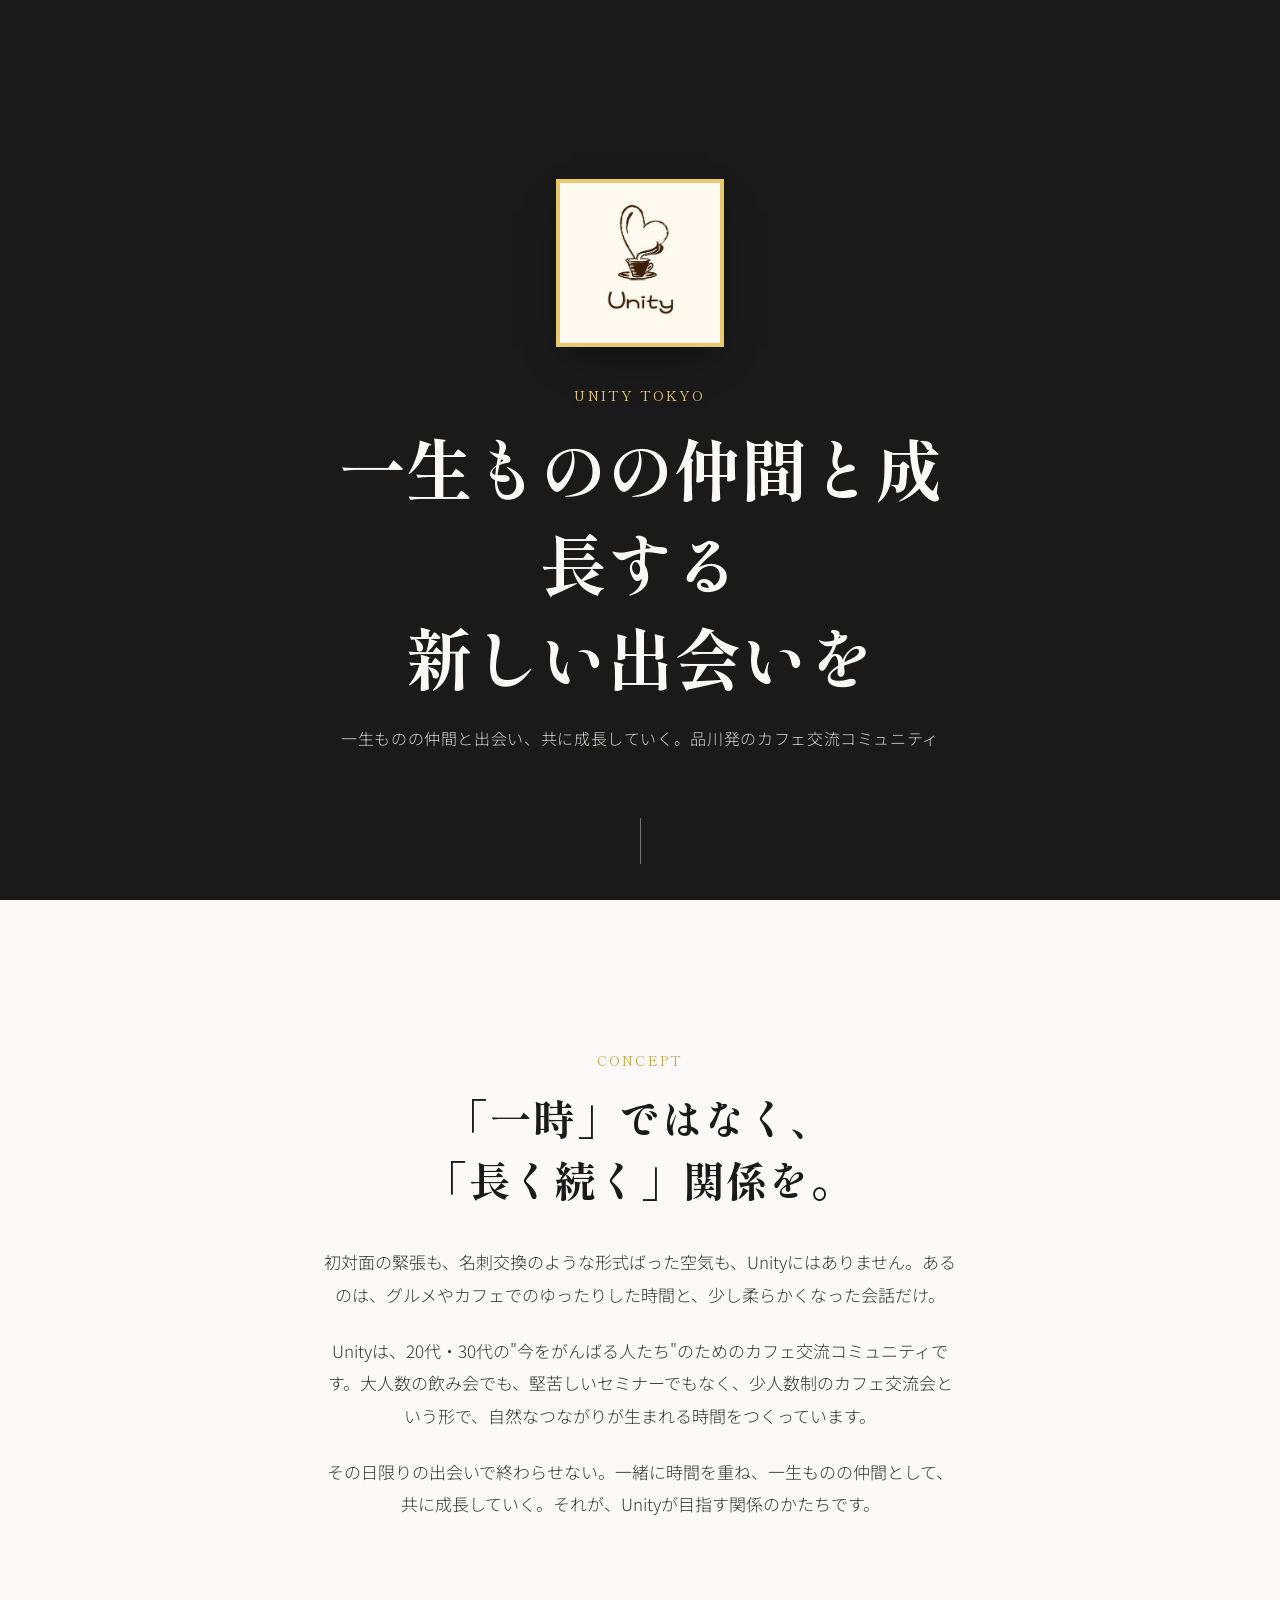
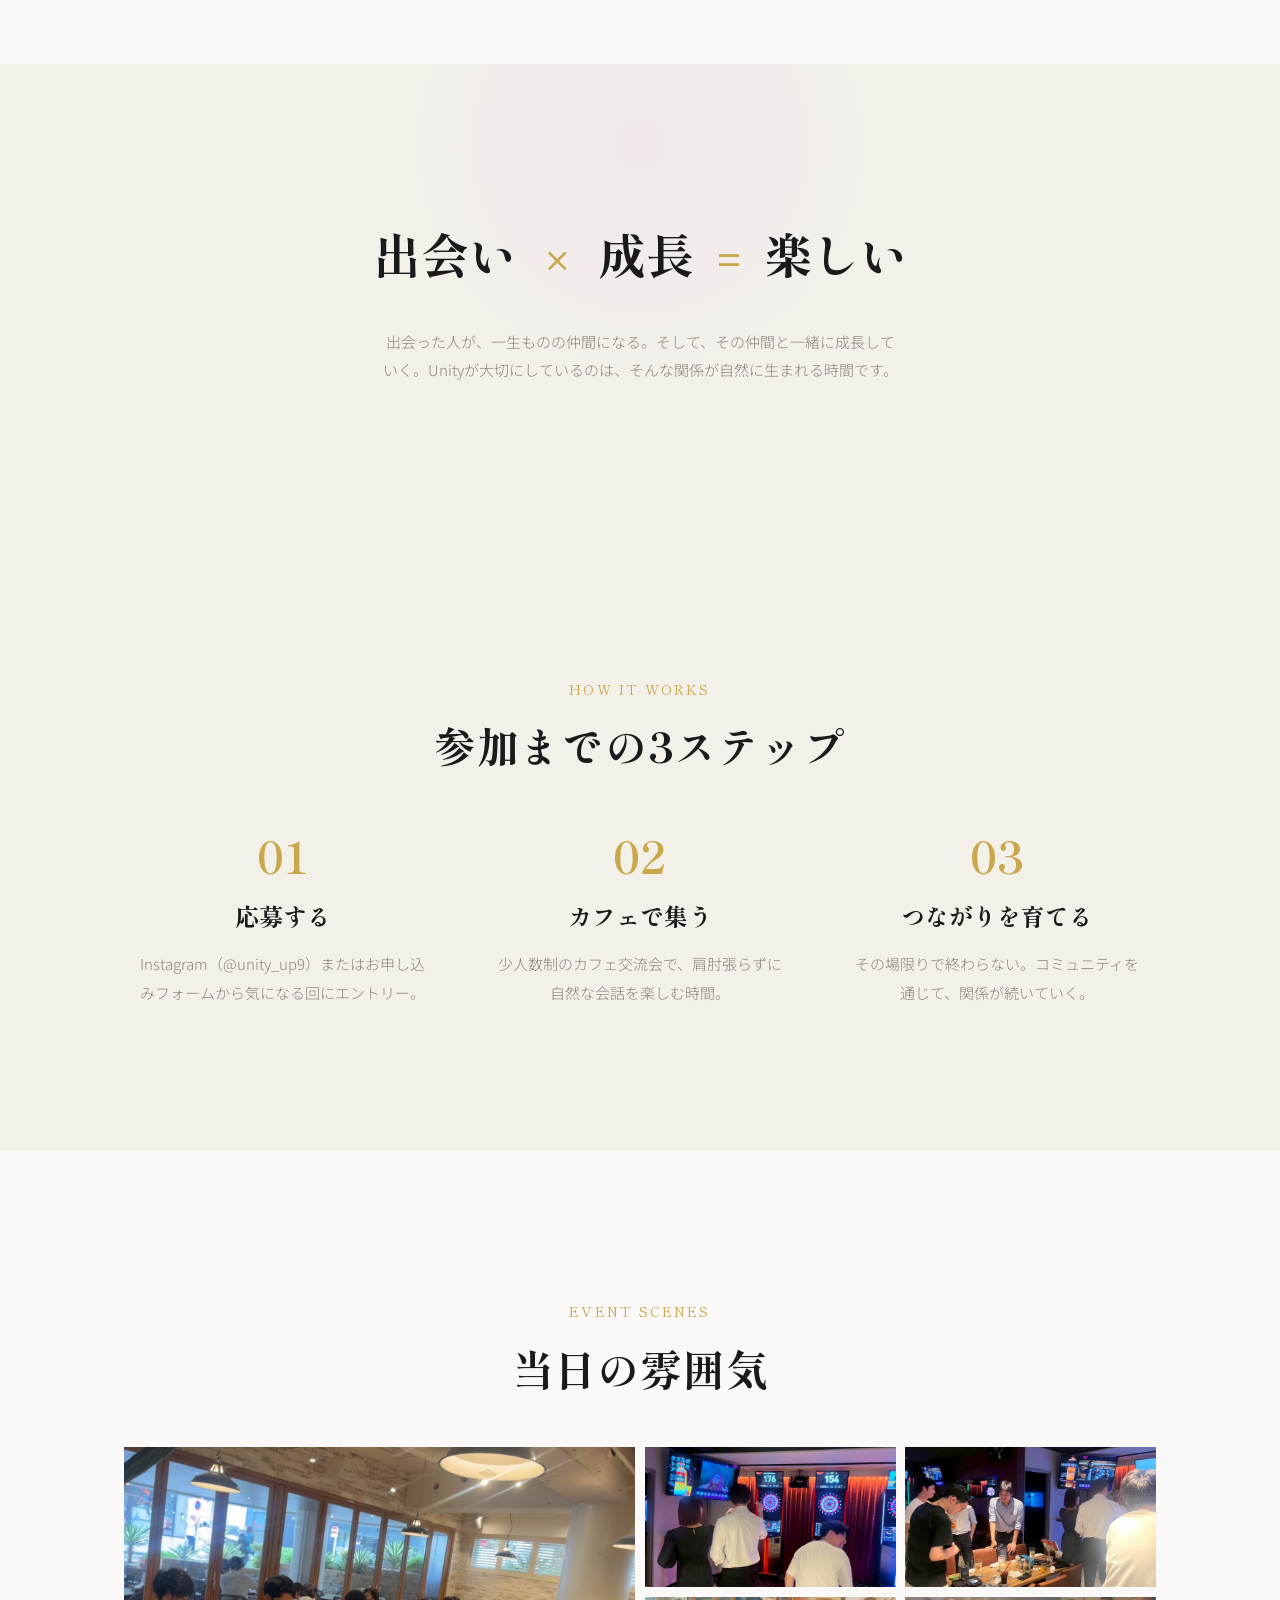
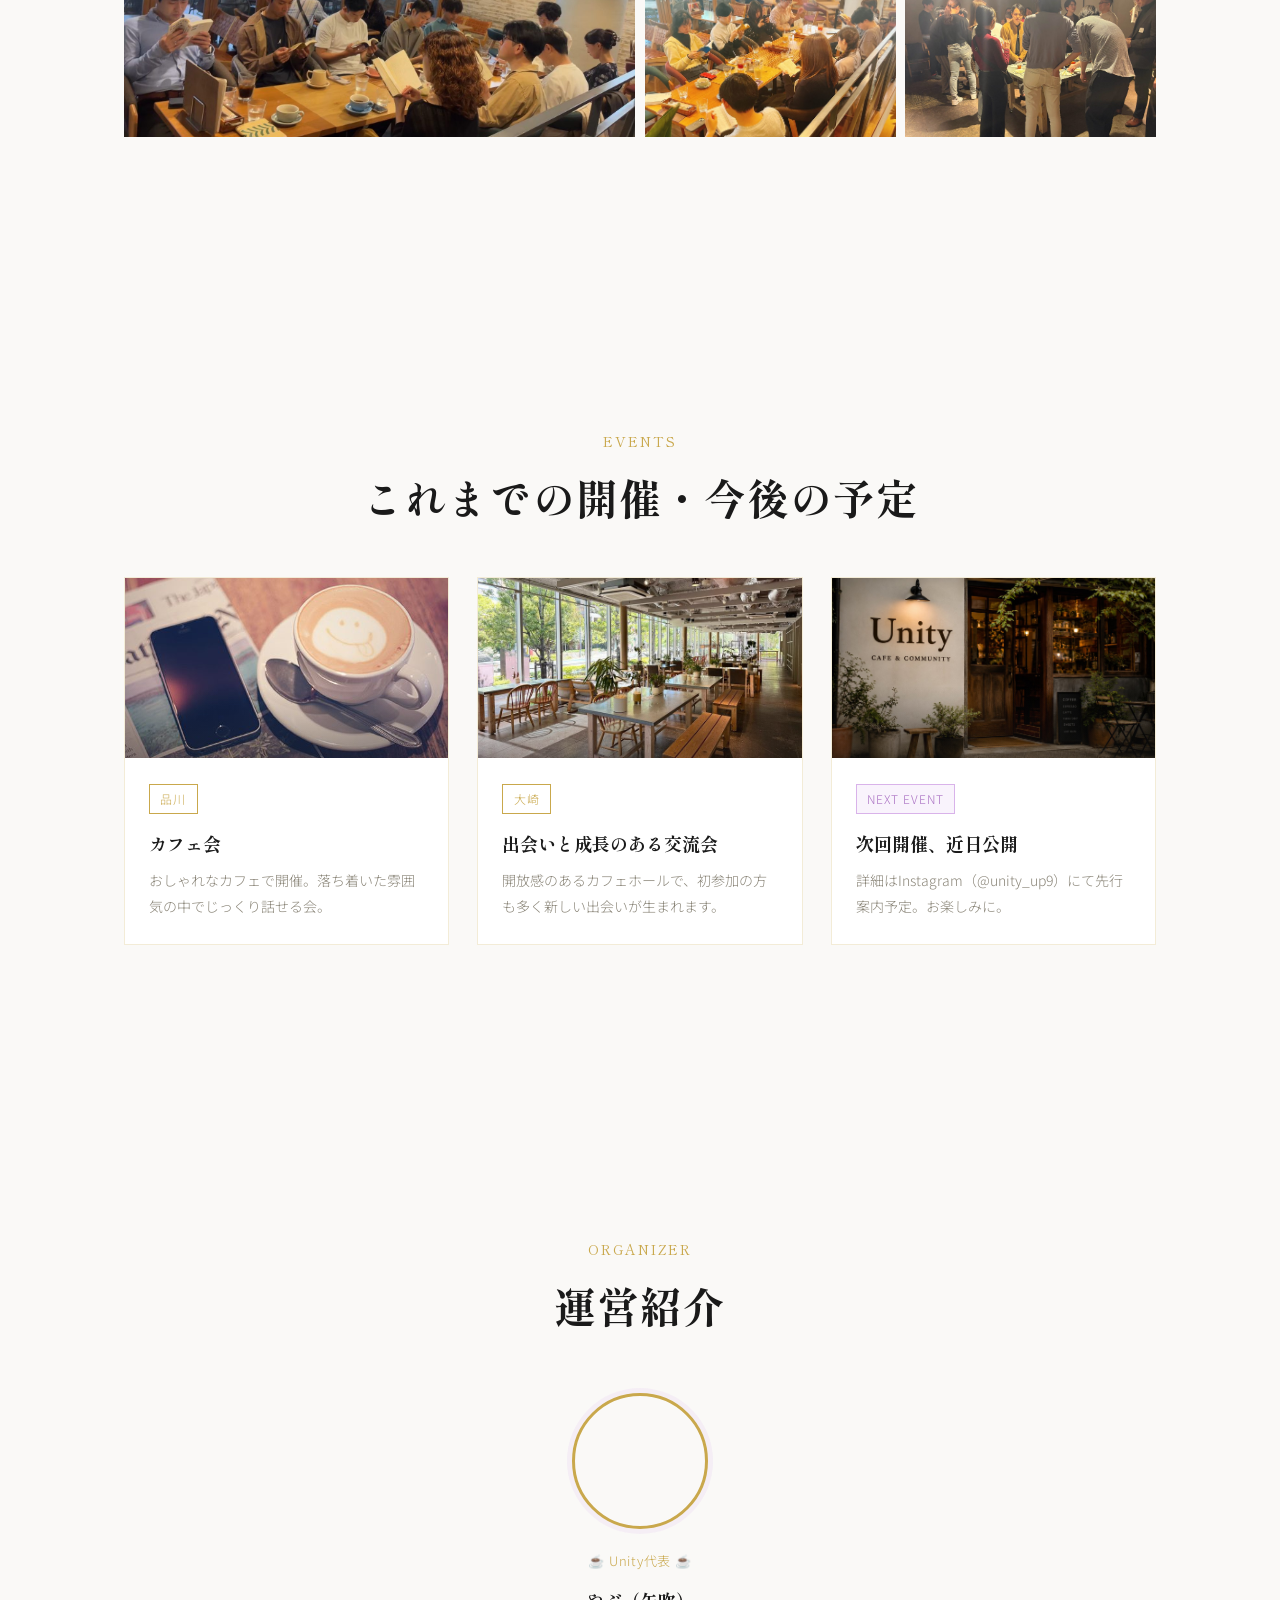
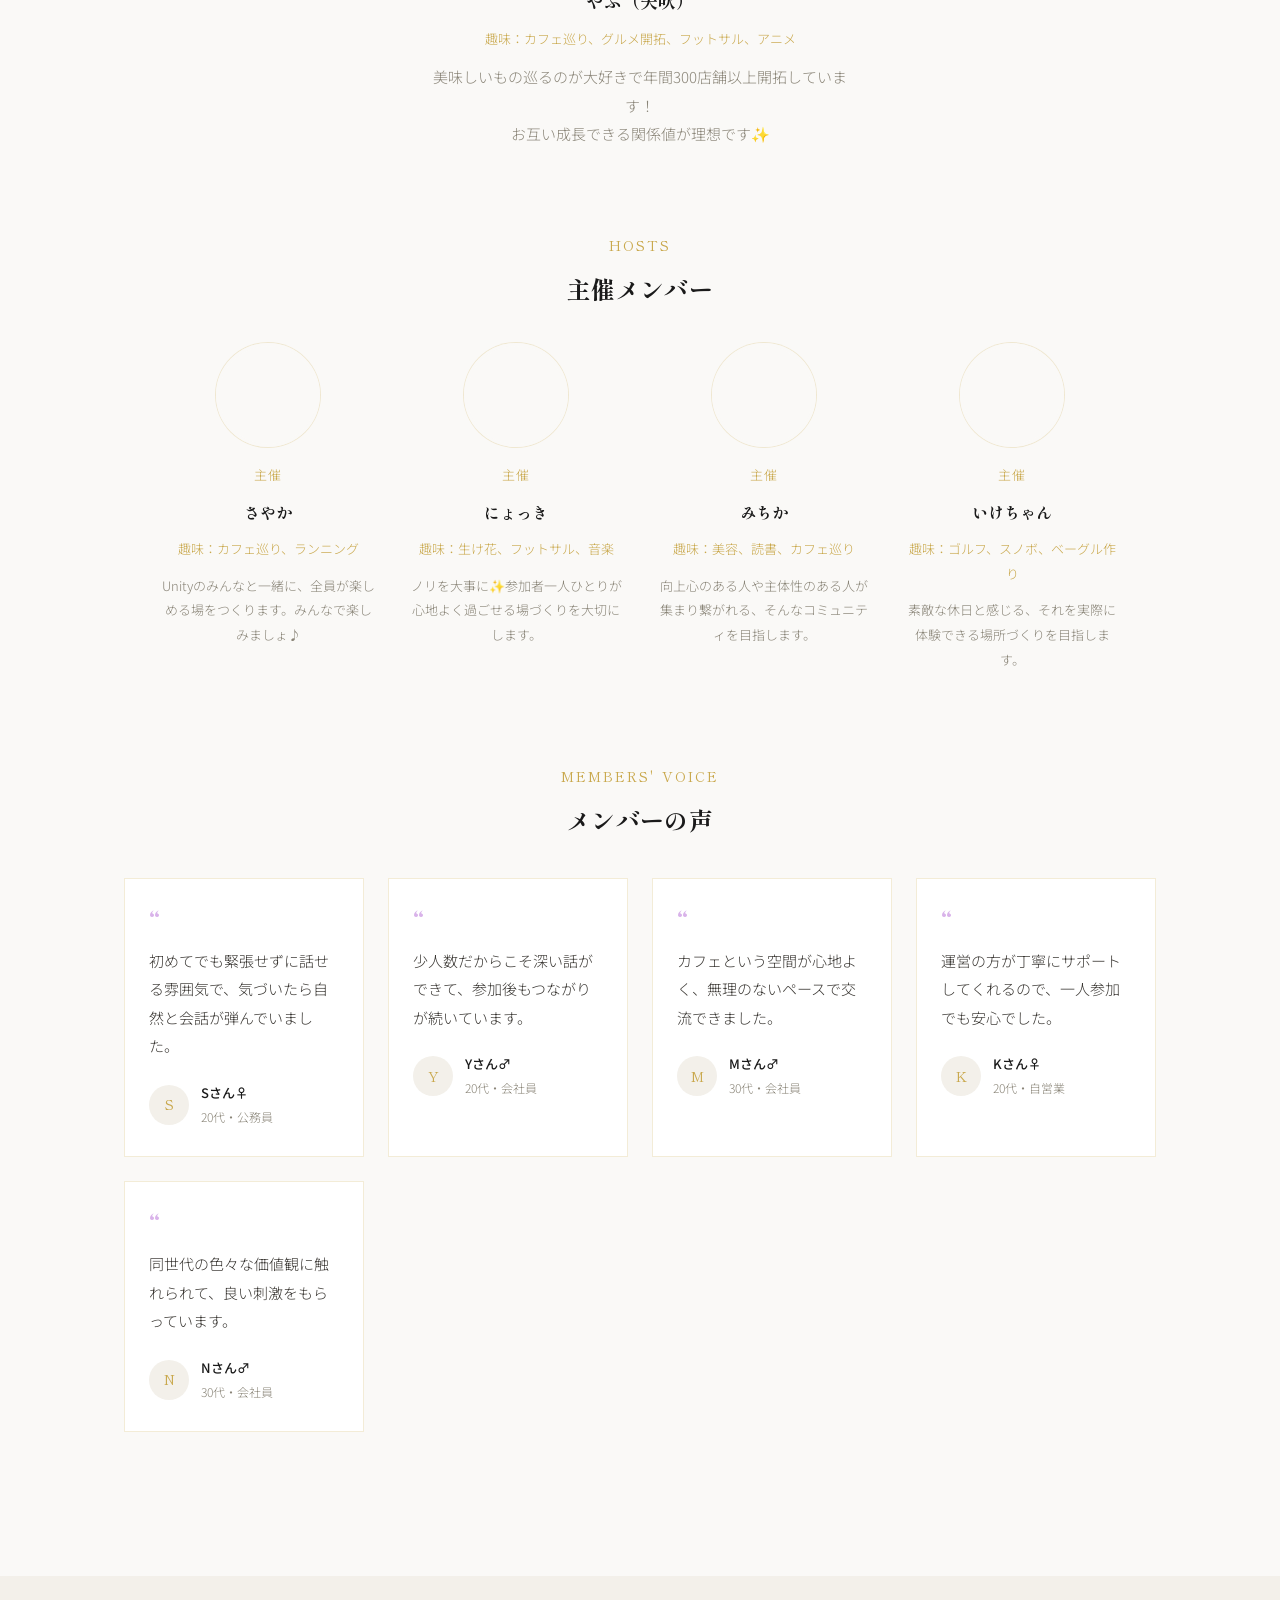
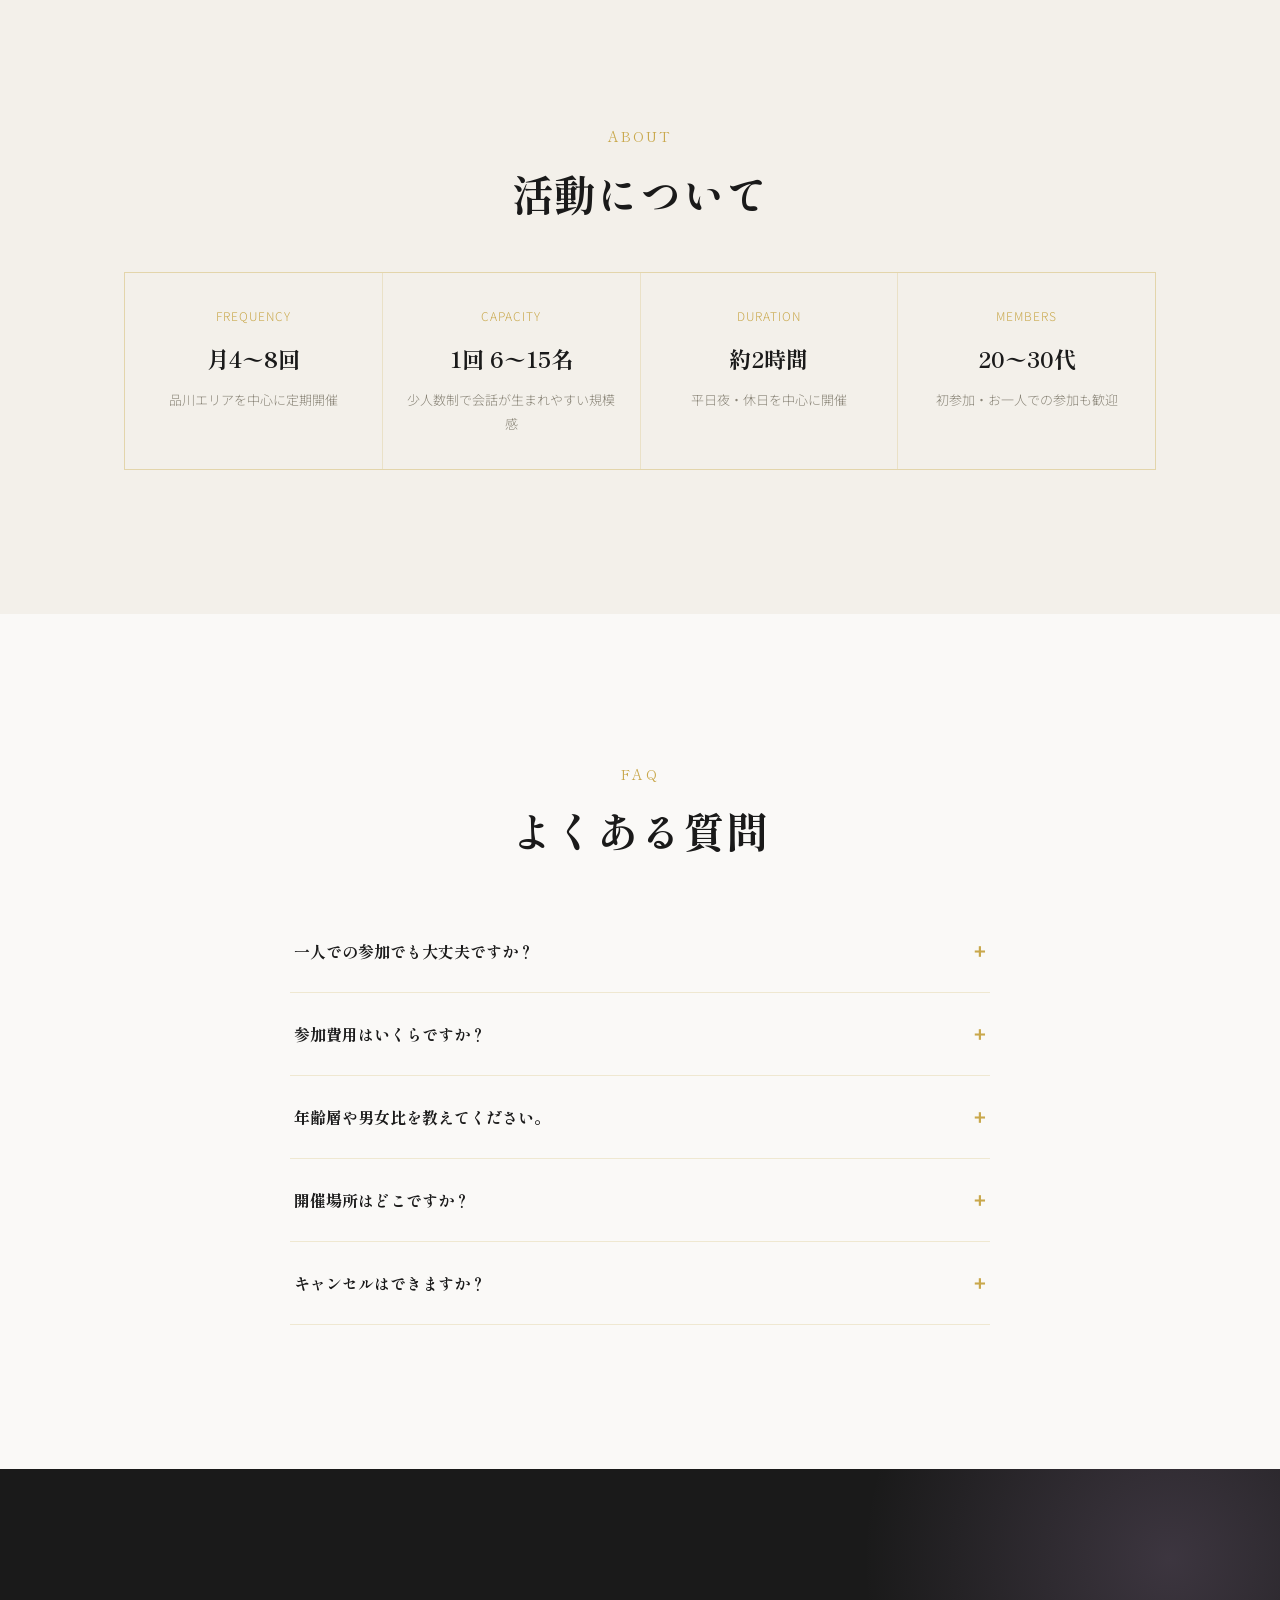
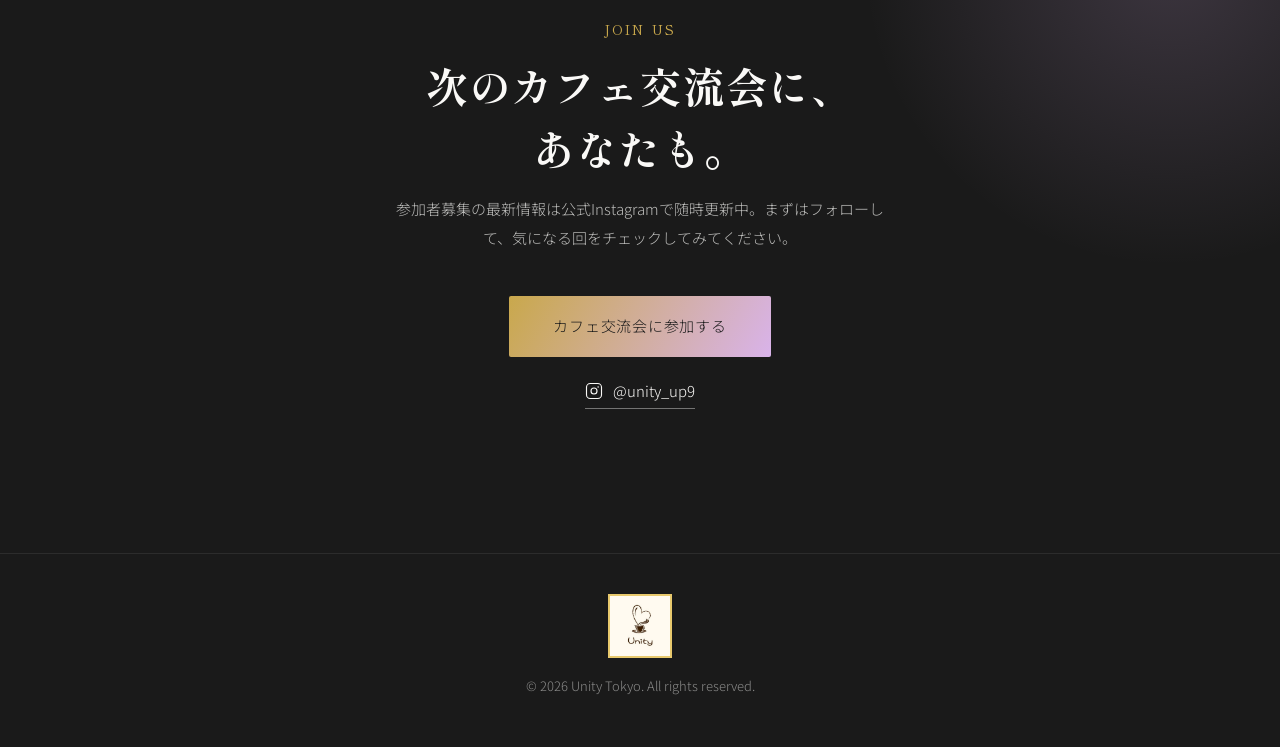
==== index.html @ fd4aeee5 "Update avatar initials in voice comments" ====
<!DOCTYPE html>
<html lang="ja">
<head>
<meta charset="UTF-8" />
<meta name="viewport" content="width=device-width, initial-scale=1.0" />
<title>Unity（カフェコミュニティ） — 一生もののつながりを</title>
<meta name="description" content="Unity（ユニティ）は、20代・30代のためのカフェ交流コミュニティ。品川エリアを中心に、心地よい出会いの場をつくっています。" />

<!-- ============================================================
     フォント読み込み（Google Fonts CDN）
     見出し：Shippori Mincho（上質・カフェらしい落ち着きのある明朝体）
     本文：  Noto Sans JP（可読性の高いゴシック体）
     ============================================================ -->
<link rel="preconnect" href="https://fonts.googleapis.com">
<link rel="preconnect" href="https://fonts.gstatic.com" crossorigin>
<link href="https://fonts.googleapis.com/css2?family=Shippori+Mincho:wght@500;700&family=Noto+Sans+JP:wght@300;400;500;700&display=swap" rel="stylesheet">

<style>

  /* ============================================================
     🎨 デザイントークン（CSS変数）
     ここを書き換えるだけでサイト全体の色・文字サイズを一括変更できます。
     ============================================================ */
  :root {
    /* ---- ベースカラー：温かみのあるオフホワイト × チャコール ---- */
    --color-bg:            #FAF9F7; /* サイト全体の背景色（ベース） */
    --color-bg-soft:       #F3F0EA; /* セクション区切り用のわずかに濃いオフホワイト */
    --color-charcoal:      #1A1A1A; /* メインテキスト・ダーク背景セクション用 */
    --color-charcoal-soft: #2B2A28; /* ダークセクションの背景（純黒より柔らかい） */
    --color-text-muted:    #8A8578; /* 補足テキスト・キャプション用の淡いグレー */

    /* ---- アクセントカラー ---- */
    /* ⚠️ メインアクセント：ボタン・数字・重要アイコンに使用するゴールド */
    --color-gold:        #C9A84C;
    --color-gold-light:  #E8C96D; /* ゴールドの明るいバリエーション（ホバー等） */
    /* ⚠️ サブアクセント：グラデーションやホバーエフェクト、背景の装飾に「さりげなく」使うパープルゴールド */
    --color-purple:       #D9B3EA;
    --color-purple-soft:  rgba(217, 179, 234, 0.16);
    /* メイン×サブの合わせ技グラデーション（CTAボタンやディバイダーに使用） */
    --gradient-accent: linear-gradient(120deg, var(--color-gold) 0%, var(--color-purple) 100%);

    --color-border: rgba(201, 168, 76, 0.22);

    /* ---- タイポグラフィ ---- */
    --font-display: 'Shippori Mincho', serif;   /* 見出し用（上質・カフェらしい雰囲気） */
    --font-body: 'Noto Sans JP', -apple-system, BlinkMacSystemFont, 'Hiragino Kaku Gothic ProN', Meiryo, sans-serif; /* 本文用 */

    /* ⚠️ フォントサイズ：ここを変更すると全ページの見出し・本文サイズが変わります */
    --fs-hero:     clamp(2.4rem, 7vw, 4.2rem);
    --fs-h2:       clamp(1.8rem, 4.5vw, 2.6rem);
    --fs-h3:       clamp(1.2rem, 3vw, 1.5rem);
    --fs-body:     1rem;
    --fs-small:    0.875rem;

    /* ---- レイアウト ---- */
    --max-width: 1080px;
    --space-section: clamp(4rem, 12vw, 9rem); /* セクション間の縦の余白（贅沢に） */
    --radius-soft: 2px; /* 角丸は最小限に留め、上質さを演出 */
  }

  /* ============================================================
     リセット・基本設定
     ============================================================ */
  * { box-sizing: border-box; margin: 0; padding: 0; }
  html { scroll-behavior: smooth; }
  body {
    font-family: var(--font-body);
    font-weight: 300;
    background: var(--color-bg);
    color: var(--color-charcoal);
    line-height: 1.9;
    -webkit-font-smoothing: antialiased;
  }
  img { max-width: 100%; display: block; }
  a { color: inherit; text-decoration: none; }
  ul { list-style: none; }

  /* キーボード操作時のフォーカスを明示（アクセシビリティ配慮） */
  a:focus-visible, button:focus-visible {
    outline: 2px solid var(--color-gold);
    outline-offset: 3px;
  }

  /* 動きを抑えたい設定のユーザーへの配慮 */
  @media (prefers-reduced-motion: reduce) {
    *, *::before, *::after { animation-duration: 0.01ms !important; transition-duration: 0.01ms !important; }
  }

  .wrap {
    max-width: var(--max-width);
    margin: 0 auto;
    padding: 0 1.5rem;
  }

  .section {
    padding: var(--space-section) 0;
  }

  .eyebrow {
    /* ⚠️ セクション上部の小さなラベル文字。色や文字間はここで調整 */
    font-family: var(--font-display);
    font-size: var(--fs-small);
    color: var(--color-gold);
    letter-spacing: 0.15em;
    margin-bottom: 0.75rem;
    display: inline-block;
  }

  .heading {
    font-family: var(--font-display);
    font-weight: 700;
    font-size: var(--fs-h2);
    line-height: 1.5;
    letter-spacing: 0.02em;
  }

  /* ============================================================
     <!-- ここからHeroセクション -->
     画面いっぱいのファーストビュー。カフェ交流会の写真＋キャッチコピー
     ============================================================ */
  #hero {
    position: relative;
    min-height: 100svh;
    display: flex;
    flex-direction: column;
    align-items: center;
    justify-content: center;
    text-align: center;
    padding: 6rem 1.5rem 4rem;
    color: #FAF9F7;
    overflow: hidden;
    background-color: var(--color-charcoal);
  }

  /* ⚠️画像を差し替える場合はここのURLを変更（推奨サイズ：横1600px以上） */
  .hero-bg {
    position: absolute;
    inset: 0;
    background-image:
      linear-gradient(180deg, rgba(26,26,26,0.35) 0%, rgba(26,26,26,0.78) 78%, rgba(26,26,26,0.92) 100%),
      url('https://picsum.photos/1600/2000?grayscale&blur=1');
    background-size: cover;
    background-position: center;
    z-index: 0;
  }

  .hero-content {
    position: relative;
    z-index: 1;
    max-width: 640px;
    /* 段階的なフェードイン用（1回だけの演出） */
    opacity: 0;
    animation: heroReveal 1.4s ease forwards;
    animation-delay: 0.2s;
  }

  @keyframes heroReveal {
    from { opacity: 0; transform: translateY(14px); }
    to   { opacity: 1; transform: translateY(0); }
  }

  .hero-logo {
    /* ⚠️ロゴ画像の表示サイズ。大きく/小さくしたい場合はここの数値を変更 */
    width: 168px;
    height: 168px;
    object-fit: cover;
    margin: 0 auto 2rem;
    /* 縁取り：メインアクセント（ゴールド）の枠でカードのように見せる */
    border: 4px solid var(--color-gold-light);
    box-shadow: 0 16px 40px -16px rgba(0, 0, 0, 0.55);
  }

  .hero-content .eyebrow {
    color: var(--color-gold-light);
  }

  /* ⚠️ここがキャッチコピー（メインの見出し） */
  .hero-title {
    font-family: var(--font-display);
    font-weight: 700;
    font-size: var(--fs-hero);
    line-height: 1.4;
    margin-bottom: 1.25rem;
  }

  /* ⚠️ここがキャッチコピーのサブテキスト */
  .hero-sub {
    font-size: 1rem;
    font-weight: 300;
    color: rgba(250, 249, 247, 0.82);
    letter-spacing: 0.04em;
  }

  .hero-scroll {
    position: absolute;
    bottom: 2.25rem;
    left: 50%;
    transform: translateX(-50%);
    z-index: 1;
    width: 1px;
    height: 46px;
    background: rgba(250, 249, 247, 0.4);
    overflow: hidden;
  }
  .hero-scroll::after {
    content: '';
    position: absolute;
    top: -100%;
    left: 0;
    width: 100%;
    height: 100%;
    background: var(--color-gold-light);
    animation: scrollLine 2.2s ease-in-out infinite;
  }
  @keyframes scrollLine {
    0%   { top: -100%; }
    60%  { top: 100%; }
    100% { top: 100%; }
  }

  /* ============================================================
     <!-- ここからConceptセクション -->
     Unityに込めた想い。中央寄せ・余白を贅沢に使う
     ============================================================ */
  #concept {
    text-align: center;
  }
  #concept .wrap {
    max-width: 680px;
  }
  #concept .heading {
    margin-bottom: 2.25rem;
  }
  /* ⚠️ここがConceptの本文テキスト */
  #concept p {
    font-size: 1.0625rem;
    color: #3A3733;
    margin-bottom: 1.5rem;
  }
  #concept p:last-child { margin-bottom: 0; }

  /* ============================================================
     <!-- ここからFeatures / Systemセクション -->
     参加までの3ステップ（実際に順序のある流れなので数字を使用）
     ============================================================ */
  #features {
    background: var(--color-bg-soft);
  }
  #features .section-head {
    text-align: center;
    margin-bottom: 3.5rem;
  }
  .steps {
    display: grid;
    grid-template-columns: repeat(3, 1fr);
    gap: 2.5rem;
  }
  @media (max-width: 720px) {
    .steps { grid-template-columns: 1fr; gap: 2.75rem; }
  }
  .step {
    text-align: center;
    padding: 0 1rem;
  }
  .step-number {
    /* メインアクセント（ゴールド）を数字に使用 */
    font-family: var(--font-display);
    font-size: 2.75rem;
    font-weight: 700;
    color: var(--color-gold);
    margin-bottom: 1rem;
    line-height: 1;
  }
  .step-title {
    font-family: var(--font-display);
    font-size: var(--fs-h3);
    font-weight: 700;
    margin-bottom: 0.75rem;
  }
  /* ⚠️ここが各ステップの説明文 */
  .step-desc {
    font-size: 0.9375rem;
    color: var(--color-text-muted);
  }

  /* ============================================================
     <!-- ここからEventsセクション -->
     過去の開催実績＋今後の予定
     ============================================================ */
  #events .section-head {
    margin-bottom: 3rem;
  }
  .event-grid {
    display: grid;
    grid-template-columns: repeat(auto-fit, minmax(260px, 1fr));
    gap: 1.75rem;
  }
  .event-card {
    background: #fff;
    border: 1px solid var(--color-border);
    overflow: hidden;
    transition: transform 0.35s ease, box-shadow 0.35s ease;
  }
  /* ホバー：ユーザー操作に応じた変化のみ許可（一律の演出は避ける） */
  .event-card:hover {
    transform: translateY(-4px);
    box-shadow: 0 18px 32px -20px rgba(26, 26, 26, 0.25);
  }
  .event-card-image {
    /* ⚠️画像を差し替える場合はここのURLを変更（イベントごとの写真に置き換え） */
    height: 180px;
    background-size: cover;
    background-position: center;
    position: relative;
  }
  .event-card-image::after {
    content: '';
    position: absolute;
    inset: 0;
    background: linear-gradient(180deg, transparent 60%, rgba(26,26,26,0.35) 100%);
  }
  .event-card-body {
    padding: 1.5rem;
  }
  .event-tag {
    display: inline-block;
    font-size: 0.75rem;
    letter-spacing: 0.08em;
    color: var(--color-gold);
    border: 1px solid var(--color-gold);
    padding: 0.15rem 0.65rem;
    margin-bottom: 0.75rem;
  }
  /* Comingソンカード用：サブアクセント（パープルゴールド）をさりげなく使用 */
  .event-tag.is-upcoming {
    color: #A96FC2;
    border-color: var(--color-purple);
    background: var(--color-purple-soft);
  }
  .event-card-title {
    font-family: var(--font-display);
    font-weight: 700;
    font-size: 1.125rem;
    margin-bottom: 0.4rem;
  }
  /* ⚠️ここが各イベントの一言コメント */
  .event-card-desc {
    font-size: 0.875rem;
    color: var(--color-text-muted);
  }

  /* ============================================================
     <!-- ここからSocial / Joinセクション（CTA） -->
     Instagram導線と参加申し込みボタン
     ============================================================ */
  #join {
    background: var(--color-charcoal);
    color: #FAF9F7;
    text-align: center;
    position: relative;
    overflow: hidden;
  }
  /* サブアクセント（パープルゴールド）の、ごく控えめな背景あしらい */
  #join::before {
    content: '';
    position: absolute;
    width: 620px;
    height: 620px;
    border-radius: 50%;
    background: radial-gradient(circle, var(--color-purple) 0%, transparent 70%);
    opacity: 0.18;
    top: -220px;
    right: -200px;
    pointer-events: none;
  }
  #join .wrap {
    position: relative;
    z-index: 1;
    max-width: 560px;
  }
  #join .heading {
    color: #FAF9F7;
    margin-bottom: 1rem;
  }
  /* ⚠️ここがJoinセクションの説明文 */
  #join p {
    color: rgba(250, 249, 247, 0.72);
    margin-bottom: 2.75rem;
    font-size: 0.9375rem;
  }

  .cta-group {
    display: flex;
    flex-direction: column;
    align-items: center;
    gap: 1.25rem;
  }

  /* 参加申し込みボタン：メインアクセント（ゴールド）＋サブアクセントのグラデーション */
  .btn-primary {
    display: inline-block;
    padding: 1rem 2.75rem;
    font-family: var(--font-body);
    font-size: 0.9375rem;
    letter-spacing: 0.05em;
    color: var(--color-charcoal);
    background: var(--gradient-accent);
    border-radius: var(--radius-soft);
    transition: opacity 0.3s ease, transform 0.3s ease;
  }
  .btn-primary:hover {
    opacity: 0.88;
    transform: translateY(-2px);
  }

  /* Instagramリンク */
  .btn-instagram {
    display: inline-flex;
    align-items: center;
    gap: 0.6rem;
    font-size: 0.9375rem;
    color: #FAF9F7;
    border-bottom: 1px solid rgba(250, 249, 247, 0.4);
    padding-bottom: 0.2rem;
    transition: border-color 0.3s ease, color 0.3s ease;
  }
  .btn-instagram:hover {
    border-color: var(--color-gold-light);
    color: var(--color-gold-light);
  }
  .btn-instagram svg { width: 18px; height: 18px; }

  /* ============================================================
     フッター
     ============================================================ */
  footer {
    background: var(--color-charcoal);
    color: rgba(250, 249, 247, 0.5);
    text-align: center;
    padding: 2.5rem 1.5rem 3rem;
    font-size: 0.8125rem;
    border-top: 1px solid rgba(250, 249, 247, 0.08);
  }
  footer .footer-logo {
    font-family: var(--font-display);
    color: var(--color-gold-light);
    font-size: 1rem;
    margin-bottom: 1rem;
    letter-spacing: 0.08em;
    display: flex;
    align-items: center;
    justify-content: center;
  }
  /* ⚠️フッターのロゴ画像サイズ（画像内に"Unity"の文字も含まれています） */
  footer .footer-logo img {
    width: 64px;
    height: 64px;
    object-fit: cover;
    border: 2px solid var(--color-gold-light);
  }

  /* ============================================================
     <!-- ここからThemeセクション（出会い×成長=楽しい） -->
     コミュニティの合言葉を、ひとつの"式"として大きく見せるセクション
     ============================================================ */
  #theme {
    text-align: center;
    background: var(--color-bg-soft);
    position: relative;
    overflow: hidden;
  }
  /* サブアクセント（パープルゴールド）の、ごく控えめな背景の光 */
  #theme::before {
    content: '';
    position: absolute;
    width: 480px;
    height: 480px;
    border-radius: 50%;
    background: radial-gradient(circle, var(--color-purple) 0%, transparent 70%);
    opacity: 0.14;
    top: -160px;
    left: 50%;
    transform: translateX(-50%);
    pointer-events: none;
  }
  #theme .wrap { position: relative; z-index: 1; }
  /* ⚠️ここが「出会い×成長=楽しい」の式。単語を変える場合はこのspanタグの中身を変更 */
  .theme-equation {
    font-family: var(--font-display);
    font-weight: 700;
    font-size: clamp(1.6rem, 6vw, 3rem);
    display: flex;
    flex-wrap: wrap;
    align-items: baseline;
    justify-content: center;
    gap: 0.5em;
    margin-bottom: 1.75rem;
  }
  .theme-equation .op {
    /* ×・= の記号：メインアクセント（ゴールド）で強調 */
    color: var(--color-gold);
    font-size: 0.75em;
  }
  /* ⚠️ここがテーマの補足説明文 */
  #theme .theme-desc {
    max-width: 520px;
    margin: 0 auto;
    color: var(--color-text-muted);
    font-size: 0.9375rem;
  }

  /* ============================================================
     <!-- ここからイベントシーンセクション（雰囲気が伝わる写真ギャラリー） -->
     ============================================================ */
  #gallery .section-head {
    text-align: center;
    margin-bottom: 3rem;
  }
  .gallery-grid {
    display: grid;
    grid-template-columns: repeat(4, 1fr);
    grid-auto-rows: 140px;
    gap: 0.6rem;
  }
  /* PC表示：一部の写真を大きく見せてリズムをつける */
  .gallery-grid .g-large { grid-column: span 2; grid-row: span 2; }
  @media (max-width: 720px) {
    /* スマホでは2カラムのシンプルなグリッドに切り替え */
    .gallery-grid { grid-template-columns: repeat(2, 1fr); grid-auto-rows: 110px; }
    .gallery-grid .g-large { grid-column: span 2; grid-row: span 1; }
  }
  .gallery-item {
    /* ⚠️画像を差し替える場合はここのURL（style属性内のbackground-image）を変更 */
    background-size: cover;
    background-position: center;
    overflow: hidden;
    position: relative;
  }
  .gallery-item img {
    width: 100%;
    height: 100%;
    object-fit: cover;
    transition: transform 0.5s ease;
  }
  .gallery-item:hover img { transform: scale(1.06); }

  /* ============================================================
     <!-- ここから運営紹介／メンバーの声セクション -->
     ============================================================ */
  #organizer .section-head {
    text-align: center;
    margin-bottom: 3.5rem;
  }

  /* ---- 代表プロフィール（1名・中央に大きめ表示） ---- */
  .organizer-lead {
    text-align: center;
    max-width: 420px;
    margin: 0 auto clamp(3.5rem, 8vw, 5rem);
  }
  .organizer-lead-photo {
    /* ⚠️代表の写真URLはここを変更 */
    width: 136px;
    height: 136px;
    margin: 0 auto 1.25rem;
    border-radius: 50%;
    background-size: cover;
    background-position: center;
    border: 3px solid var(--color-gold);
    box-shadow: 0 0 0 5px var(--color-purple-soft);
  }
  .organizer-role {
    font-size: 0.8125rem;
    color: var(--color-gold);
    letter-spacing: 0.06em;
    margin-bottom: 0.6rem;
    display: block;
  }
  .organizer-name {
    font-family: var(--font-display);
    font-weight: 700;
    font-size: 1.125rem;
    margin-bottom: 0.6rem;
  }
  /* ⚠️ここが趣味の一文 */
  .organizer-hobby {
    font-size: 0.8125rem;
    color: var(--color-gold);
    margin-bottom: 0.75rem;
  }
  /* ⚠️ここが運営メンバーの紹介文（一言コメント） */
  .organizer-bio {
    font-size: 0.9375rem;
    color: var(--color-text-muted);
  }

  /* ---- 主催メンバーの見出し ---- */
  .organizer-sub-heading {
    text-align: center;
    margin-bottom: 2.25rem;
  }
  .organizer-sub-heading .heading { font-size: var(--fs-h3); }

  /* ---- 主催メンバー：カードグリッド（人数が増えたらこのdivを複製） ---- */
  .organizer-grid {
    display: grid;
    grid-template-columns: repeat(auto-fit, minmax(200px, 1fr));
    gap: 2rem;
    max-width: 960px;
    margin: 0 auto clamp(3.5rem, 8vw, 5.5rem);
  }
  .organizer-card {
    text-align: center;
  }
  .organizer-card .organizer-photo {
    /* ⚠️主催メンバーの写真URLはここを変更 */
    width: 104px;
    height: 104px;
    margin: 0 auto 1rem;
    border-radius: 50%;
    background-size: cover;
    background-position: center;
    border: 3px solid var(--color-bg);
    box-shadow: 0 0 0 1px var(--color-border);
  }
  .organizer-card .organizer-name { font-size: 1rem; }
  .organizer-card .organizer-hobby,
  .organizer-card .organizer-bio { font-size: 0.8125rem; }

  /* メンバーの声：カードグリッド（現在5人想定・追加/削除が容易な構造） */
  .voices-heading {
    text-align: center;
    margin-bottom: 2.5rem;
  }
  .voices-heading .heading { font-size: var(--fs-h3); }
  .voice-grid {
    display: grid;
    grid-template-columns: repeat(auto-fit, minmax(240px, 1fr));
    gap: 1.5rem;
  }
  .voice-card {
    background: #fff;
    border: 1px solid var(--color-border);
    padding: 1.75rem 1.5rem;
  }
  .voice-quote-mark {
    font-family: var(--font-display);
    font-size: 2rem;
    color: var(--color-purple);
    line-height: 1;
    margin-bottom: 0.5rem;
    display: block;
  }
  /* ⚠️ここがメンバーのコメント本文 */
  .voice-comment {
    font-size: 0.9375rem;
    color: #3A3733;
    margin-bottom: 1.25rem;
  }
  .voice-person {
    display: flex;
    align-items: center;
    gap: 0.75rem;
  }
  .voice-avatar {
    /* ⚠️メンバー写真のURLはここを変更（用意できない場合はイニシャル表示のままでOK） */
    width: 40px;
    height: 40px;
    border-radius: 50%;
    background: var(--color-bg-soft);
    display: flex;
    align-items: center;
    justify-content: center;
    font-family: var(--font-display);
    font-size: 0.875rem;
    color: var(--color-gold);
    flex-shrink: 0;
  }
  /* ⚠️ここがメンバーの名前・属性 */
  .voice-name { font-size: 0.8125rem; font-weight: 500; }
  .voice-meta { font-size: 0.75rem; color: var(--color-text-muted); }

  /* ============================================================
     <!-- ここから活動についてセクション -->
     ============================================================ */
  #activity {
    background: var(--color-bg-soft);
  }
  #activity .section-head {
    text-align: center;
    margin-bottom: 3rem;
  }
  .activity-list {
    display: grid;
    grid-template-columns: repeat(auto-fit, minmax(220px, 1fr));
    gap: 1px;
    background: var(--color-border);
    border: 1px solid var(--color-border);
  }
  .activity-item {
    background: var(--color-bg-soft);
    padding: 2rem 1.5rem;
    text-align: center;
  }
  .activity-item .activity-label {
    font-size: 0.75rem;
    letter-spacing: 0.08em;
    color: var(--color-gold);
    margin-bottom: 0.6rem;
    display: block;
  }
  /* ⚠️ここが活動内容の数値・見出し（頻度、定員など） */
  .activity-item .activity-value {
    font-family: var(--font-display);
    font-size: 1.375rem;
    font-weight: 700;
    margin-bottom: 0.5rem;
  }
  /* ⚠️ここが活動内容の補足説明 */
  .activity-item .activity-note {
    font-size: 0.8125rem;
    color: var(--color-text-muted);
  }

  /* ============================================================
     <!-- ここからFAQ（よくある質問）セクション -->
     ネイティブの<details>タグを使用（JS不要・アコーディオン開閉） -->
     ============================================================ */
  #faq .section-head {
    text-align: center;
    margin-bottom: 3rem;
  }
  .faq-list {
    max-width: 700px;
    margin: 0 auto;
  }
  .faq-item {
    border-bottom: 1px solid var(--color-border);
  }
  .faq-item summary {
    cursor: pointer;
    padding: 1.375rem 0.25rem;
    font-family: var(--font-display);
    font-weight: 700;
    font-size: 1rem;
    display: flex;
    justify-content: space-between;
    align-items: center;
    list-style: none;
  }
  .faq-item summary::-webkit-details-marker { display: none; }
  /* 「＋」アイコン：開閉状態に応じてメインアクセント色が回転 */
  .faq-item summary::after {
    content: '+';
    color: var(--color-gold);
    font-size: 1.25rem;
    font-family: var(--font-body);
    transition: transform 0.3s ease;
    margin-left: 1rem;
  }
  .faq-item[open] summary::after { transform: rotate(45deg); }
  /* ⚠️ここが回答文 */
  .faq-item .faq-answer {
    padding: 0 0.25rem 1.5rem;
    font-size: 0.9375rem;
    color: var(--color-text-muted);
  }

</style>
</head>
<body>

  <!-- ============================================================
       Hero（ファーストビュー）
       ============================================================ -->
  <section id="hero">
    <div class="hero-bg" aria-hidden="true"></div>
    <div class="hero-content">
      <!-- ⚠️ロゴマーク：添付いただいた画像をそのまま使用（加工なし）。差し替える場合はunity-logo.jpgを変更 -->
      <img class="hero-logo" src="unity-logo.jpg" alt="Unity ロゴ" width="396" height="403" />
      <span class="eyebrow">UNITY TOKYO</span>
      <!-- ⚠️ここがキャッチコピー：メインの見出しテキストを変更する場合はここ -->
      <h1 class="hero-title">一生ものの仲間と成長する<br>新しい出会いを</h1>
      <!-- ⚠️ここがキャッチコピーのサブテキスト -->
      <p class="hero-sub">一生ものの仲間と出会い、共に成長していく。品川発のカフェ交流コミュニティ</p>
    </div>
    <div class="hero-scroll" aria-hidden="true"></div>
  </section>

  <!-- ============================================================
       Concept（想い・価値）
       ============================================================ -->
  <section id="concept" class="section">
    <div class="wrap">
      <span class="eyebrow">CONCEPT</span>
      <h2 class="heading">「一時」ではなく、<br>「長く続く」関係を。</h2>
      <!-- ⚠️ここがConcept本文：Unityの想いを語るテキスト。3〜4段落を想定 -->
      <p>初対面の緊張も、名刺交換のような形式ばった空気も、Unityにはありません。あるのは、グルメやカフェでのゆったりした時間と、少し柔らかくなった会話だけ。</p>
      <p>Unityは、20代・30代の"今をがんばる人たち"のためのカフェ交流コミュニティです。大人数の飲み会でも、堅苦しいセミナーでもなく、少人数制のカフェ交流会という形で、自然なつながりが生まれる時間をつくっています。</p>
      <p>その日限りの出会いで終わらせない。一緒に時間を重ね、一生ものの仲間として、共に成長していく。それが、Unityが目指す関係のかたちです。</p>
    </div>
  </section>

  <!-- ============================================================
       Theme（出会い×成長=楽しい）
       ============================================================ -->
  <section id="theme" class="section">
    <div class="wrap">
      <!-- ⚠️ここが「出会い×成長=楽しい」の式。単語を変える場合はこのspanタグの中身を変更 -->
      <p class="theme-equation">
        <span>出会い</span><span class="op">×</span><span>成長</span><span class="op">=</span><span>楽しい</span>
      </p>
      <!-- ⚠️ここがテーマの補足説明文 -->
      <p class="theme-desc">出会った人が、一生ものの仲間になる。そして、その仲間と一緒に成長していく。Unityが大切にしているのは、そんな関係が自然に生まれる時間です。</p>
    </div>
  </section>

  <!-- ============================================================
       Features / System（参加までのステップ）
       ============================================================ -->
  <section id="features" class="section">
    <div class="wrap">
      <div class="section-head" style="text-align:center;">
        <span class="eyebrow">HOW IT WORKS</span>
        <h2 class="heading">参加までの3ステップ</h2>
      </div>
      <div class="steps">
        <div class="step">
          <div class="step-number">01</div>
          <h3 class="step-title">応募する</h3>
          <!-- ⚠️ここが各ステップの説明文 -->
          <p class="step-desc">Instagram（@unity_up9）またはお申し込みフォームから気になる回にエントリー。</p>
        </div>
        <div class="step">
          <div class="step-number">02</div>
          <h3 class="step-title">カフェで集う</h3>
          <p class="step-desc">少人数制のカフェ交流会で、肩肘張らずに自然な会話を楽しむ時間。</p>
        </div>
        <div class="step">
          <div class="step-number">03</div>
          <h3 class="step-title">つながりを育てる</h3>
          <p class="step-desc">その場限りで終わらない。コミュニティを通じて、関係が続いていく。</p>
        </div>
      </div>
    </div>
  </section>

  <!-- ============================================================
       イベントシーン（雰囲気が伝わる写真ギャラリー）
       ============================================================ -->
  <section id="gallery" class="section">
    <div class="wrap">
      <div class="section-head">
        <span class="eyebrow">EVENT SCENES</span>
        <h2 class="heading">当日の雰囲気</h2>
      </div>
      <div class="gallery-grid">
        <!-- ⚠️画像を差し替える場合は、下の各divのstyle内URLを変更してください -->
        <div class="gallery-item g-large" style="background-image:url('gallery-1.jpg');"></div>
        <div class="gallery-item" style="background-image:url('gallery-2.jpg');"></div>
        <div class="gallery-item" style="background-image:url('gallery-3.jpg');"></div>
        <div class="gallery-item" style="background-image:url('gallery-4.jpg');"></div>
        <div class="gallery-item" style="background-image:url('gallery-5.jpg');"></div>
      </div>
    </div>
  </section>

  <!-- ============================================================
       Events（過去の開催実績・今後の予定）
       ============================================================ -->
  <section id="events" class="section">
    <div class="wrap">
      <div class="section-head" style="text-align:center;">
        <span class="eyebrow">EVENTS</span>
        <h2 class="heading">これまでの開催・今後の予定</h2>
      </div>

      <div class="event-grid">

        <!-- イベントカード：カフェ会 -->
        <div class="event-card">
          <!-- ⚠️画像を差し替える場合はここのURLを変更 -->
          <div class="event-card-image" style="background-image:url('event-cafe-kai.jpg');"></div>
          <div class="event-card-body">
            <span class="event-tag">品川</span>
            <!-- ⚠️ここがイベントタイトル -->
            <h3 class="event-card-title">カフェ会</h3>
            <!-- ⚠️ここがイベントの一言コメント -->
            <p class="event-card-desc">おしゃれなカフェで開催。落ち着いた雰囲気の中でじっくり話せる会。</p>
          </div>
        </div>

        <!-- イベントカード：大崎 -->
        <div class="event-card">
          <!-- ⚠️画像を差し替える場合はここのURLを変更 -->
          <div class="event-card-image" style="background-image:url('event-osaki.jpg');"></div>
          <div class="event-card-body">
            <span class="event-tag">大崎</span>
            <!-- ⚠️ここがイベントタイトル -->
            <h3 class="event-card-title">出会いと成長のある交流会</h3>
            <!-- ⚠️ここがイベントの一言コメント -->
            <p class="event-card-desc">開放感のあるカフェホールで、初参加の方も多く新しい出会いが生まれます。</p>
          </div>
        </div>

        <!-- イベントカード：今後の予定（Coming Soon） -->
        <div class="event-card">
          <!-- ⚠️画像を差し替える場合はここのURLを変更 -->
          <div class="event-card-image" style="background-image:url('event-next.jpg');"></div>
          <div class="event-card-body">
            <span class="event-tag is-upcoming">NEXT EVENT</span>
            <!-- ⚠️ここが次回イベントのタイトル -->
            <h3 class="event-card-title">次回開催、近日公開</h3>
            <!-- ⚠️ここが次回イベントの一言コメント -->
            <p class="event-card-desc">詳細はInstagram（@unity_up9）にて先行案内予定。お楽しみに。</p>
          </div>
        </div>

      </div>
    </div>
  </section>

  <!-- ============================================================
       運営紹介／メンバーの声
       ============================================================ -->
  <section id="organizer" class="section">
    <div class="wrap">
      <div class="section-head">
        <span class="eyebrow">ORGANIZER</span>
        <h2 class="heading">運営紹介</h2>
      </div>

      <!-- 代表プロフィール -->
      <div class="organizer-lead">
        <!-- ⚠️代表の写真URLはここを変更 -->
        <div class="organizer-lead-photo" style="background-image:url('https://images.unsplash.com/photo-1500648767791-00dcc994a43e?w=400&h=400&fit=crop&q=80');"></div>
        <!-- ⚠️ここが肩書き -->
        <span class="organizer-role">☕️ Unity代表 ☕️</span>
        <!-- ⚠️ここが名前 -->
        <h3 class="organizer-name">やぶ（矢吹）</h3>
        <!-- ⚠️ここが趣味 -->
        <p class="organizer-hobby">趣味：カフェ巡り、グルメ開拓、フットサル、アニメ</p>
        <!-- ⚠️ここが一言コメント -->
        <p class="organizer-bio">美味しいもの巡るのが大好きで年間300店舗以上開拓しています！<br>お互い成長できる関係値が理想です✨</p>
      </div>

      <!-- 主催メンバー見出し -->
      <div class="organizer-sub-heading">
        <span class="eyebrow">HOSTS</span>
        <h3 class="heading">主催メンバー</h3>
      </div>

      <!-- 主催メンバー：カードを1つ複製すれば人数を増やせます -->
      <div class="organizer-grid">

        <!-- 主催メンバー：さやか -->
        <div class="organizer-card">
          <!-- ⚠️写真URLはここを変更 -->
          <div class="organizer-photo" style="background-image:url('https://picsum.photos/seed/organizer-sayaka/300/300');"></div>
          <span class="organizer-role">主催</span>
          <h3 class="organizer-name">さやか</h3>
          <p class="organizer-hobby">趣味：カフェ巡り、ランニング</p>
          <p class="organizer-bio">Unityのみんなと一緒に、全員が楽しめる場をつくります。みんなで楽しみましょ♪</p>
        </div>

        <!-- 主催メンバー：にょっき -->
        <div class="organizer-card">
          <!-- ⚠️写真URLはここを変更 -->
          <div class="organizer-photo" style="background-image:url('https://picsum.photos/seed/organizer-nyokki/300/300');"></div>
          <span class="organizer-role">主催</span>
          <h3 class="organizer-name">にょっき</h3>
          <p class="organizer-hobby">趣味：生け花、フットサル、音楽</p>
          <p class="organizer-bio">ノリを大事に✨参加者一人ひとりが心地よく過ごせる場づくりを大切にします。</p>
        </div>

        <!-- 主催メンバー：みちか -->
        <div class="organizer-card">
          <!-- ⚠️写真URLはここを変更 -->
          <div class="organizer-photo" style="background-image:url('https://picsum.photos/seed/organizer-michika/300/300');"></div>
          <span class="organizer-role">主催</span>
          <h3 class="organizer-name">みちか</h3>
          <p class="organizer-hobby">趣味：美容、読書、カフェ巡り</p>
          <p class="organizer-bio">向上心のある人や主体性のある人が集まり繋がれる、そんなコミュニティを目指します。</p>
        </div>

        <!-- 主催メンバー：いけちゃん -->
        <div class="organizer-card">
          <!-- ⚠️写真URLはここを変更 -->
          <div class="organizer-photo" style="background-image:url('https://picsum.photos/seed/organizer-ikechan/300/300');"></div>
          <span class="organizer-role">主催</span>
          <h3 class="organizer-name">いけちゃん</h3>
          <p class="organizer-hobby">趣味：ゴルフ、スノボ、ベーグル作り</p>
          <p class="organizer-bio">素敵な休日と感じる、それを実際に体験できる場所づくりを目指します。</p>
        </div>

      </div>

      <!-- メンバーの声：カードを1つ複製すれば人数を増やせます（現在5人分） -->
      <div class="voices-heading">
        <span class="eyebrow">MEMBERS' VOICE</span>
        <h3 class="heading">メンバーの声</h3>
      </div>
      <div class="voice-grid">

        <!-- ⚠️メンバーの声カード 1人目：このdiv.voice-card全体をコピー＆ペーストすれば人数を追加できます -->
        <div class="voice-card">
          <span class="voice-quote-mark" aria-hidden="true">“</span>
          <!-- ⚠️ここがコメント本文 -->
          <p class="voice-comment">初めてでも緊張せずに話せる雰囲気で、気づいたら自然と会話が弾んでいました。</p>
          <div class="voice-person">
            <!-- ⚠️メンバー写真のURLに差し替え可（未設定ならイニシャルのまま表示） -->
            <div class="voice-avatar">S</div>
            <div>
              <!-- ⚠️ここが名前・属性 -->
              <div class="voice-name">Sさん♀</div>
              <div class="voice-meta">20代・公務員</div>
            </div>
          </div>
        </div>

        <!-- メンバーの声カード 2人目 -->
        <div class="voice-card">
          <span class="voice-quote-mark" aria-hidden="true">“</span>
          <p class="voice-comment">少人数だからこそ深い話ができて、参加後もつながりが続いています。</p>
          <div class="voice-person">
            <div class="voice-avatar">Y</div>
            <div>
              <div class="voice-name">Yさん♂</div>
              <div class="voice-meta">20代・会社員</div>
            </div>
          </div>
        </div>

        <!-- メンバーの声カード 3人目 -->
        <div class="voice-card">
          <span class="voice-quote-mark" aria-hidden="true">“</span>
          <p class="voice-comment">カフェという空間が心地よく、無理のないペースで交流できました。</p>
          <div class="voice-person">
            <div class="voice-avatar">M</div>
            <div>
              <div class="voice-name">Mさん♂</div>
              <div class="voice-meta">30代・会社員</div>
            </div>
          </div>
        </div>

        <!-- メンバーの声カード 4人目 -->
        <div class="voice-card">
          <span class="voice-quote-mark" aria-hidden="true">“</span>
          <p class="voice-comment">運営の方が丁寧にサポートしてくれるので、一人参加でも安心でした。</p>
          <div class="voice-person">
            <div class="voice-avatar">K</div>
            <div>
              <div class="voice-name">Kさん♀</div>
              <div class="voice-meta">20代・自営業</div>
            </div>
          </div>
        </div>

        <!-- メンバーの声カード 5人目 -->
        <div class="voice-card">
          <span class="voice-quote-mark" aria-hidden="true">“</span>
          <p class="voice-comment">同世代の色々な価値観に触れられて、良い刺激をもらっています。</p>
          <div class="voice-person">
            <div class="voice-avatar">N</div>
            <div>
              <div class="voice-name">Nさん♂</div>
              <div class="voice-meta">30代・会社員</div>
            </div>
          </div>
        </div>

      </div>
    </div>
  </section>

  <!-- ============================================================
       活動について
       ============================================================ -->
  <section id="activity" class="section">
    <div class="wrap">
      <div class="section-head">
        <span class="eyebrow">ABOUT</span>
        <h2 class="heading">活動について</h2>
      </div>
      <div class="activity-list">
        <!-- ⚠️各項目の内容はここを変更（頻度・定員・時間・エリアなど自由に増減可） -->
        <div class="activity-item">
          <span class="activity-label">FREQUENCY</span>
          <div class="activity-value">月4〜8回</div>
          <p class="activity-note">品川エリアを中心に定期開催</p>
        </div>
        <div class="activity-item">
          <span class="activity-label">CAPACITY</span>
          <div class="activity-value">1回 6〜15名</div>
          <p class="activity-note">少人数制で会話が生まれやすい規模感</p>
        </div>
        <div class="activity-item">
          <span class="activity-label">DURATION</span>
          <div class="activity-value">約2時間</div>
          <p class="activity-note">平日夜・休日を中心に開催</p>
        </div>
        <div class="activity-item">
          <span class="activity-label">MEMBERS</span>
          <div class="activity-value">20〜30代</div>
          <p class="activity-note">初参加・お一人での参加も歓迎</p>
        </div>
      </div>
    </div>
  </section>

  <!-- ============================================================
       よくある質問（FAQ）
       ============================================================ -->
  <section id="faq" class="section">
    <div class="wrap">
      <div class="section-head">
        <span class="eyebrow">FAQ</span>
        <h2 class="heading">よくある質問</h2>
      </div>
      <div class="faq-list">
        <!-- ⚠️質問・回答を追加する場合は、このdetailsタグごとコピー＆ペーストしてください -->
        <details class="faq-item">
          <summary>一人での参加でも大丈夫ですか？</summary>
          <!-- ⚠️ここが回答文 -->
          <p class="faq-answer">はい、参加者の半数以上が一人参加です。運営が間に入って会話をサポートするので、初めての方でも安心してご参加いただけます。</p>
        </details>
        <details class="faq-item">
          <summary>参加費用はいくらですか？</summary>
          <p class="faq-answer">回によって異なります。詳細は各回の募集案内（Instagram：@unity_up9）に記載しています。</p>
        </details>
        <details class="faq-item">
          <summary>年齢層や男女比を教えてください。</summary>
          <p class="faq-answer">20代〜30代を中心に、男女比はおおよそ半々を目安に調整しています。</p>
        </details>
        <details class="faq-item">
          <summary>開催場所はどこですか？</summary>
          <p class="faq-answer">品川エリアのカフェを中心に、回ごとに会場が変わります。詳細は参加確定後にご案内します。</p>
        </details>
        <details class="faq-item">
          <summary>キャンセルはできますか？</summary>
          <p class="faq-answer">やむを得ない事情の場合はご相談ください。Instagramのメッセージよりご連絡をお願いします。</p>
        </details>
      </div>
    </div>
  </section>

  <!-- ============================================================
       Social / Join（CTA）
       ============================================================ -->
  <section id="join" class="section">
    <div class="wrap">
      <span class="eyebrow">JOIN US</span>
      <!-- ⚠️ここがJoinセクションの見出し -->
      <h2 class="heading">次のカフェ交流会に、<br>あなたも。</h2>
      <!-- ⚠️ここがJoinセクションの説明文 -->
      <p>参加者募集の最新情報は公式Instagramで随時更新中。まずはフォローして、気になる回をチェックしてみてください。</p>
      <div class="cta-group">
        <!-- ⚠️参加申し込みのリンク先URLはここを変更 -->
        <a href="https://nyokki519.github.io/Unity_S/" target="_blank" rel="noopener" class="btn-primary">カフェ交流会に参加する</a>
        <a href="https://www.instagram.com/unity_up9?igsh=MXVzcnlxZWloYmNpZQ%3D%3D&utm_source=qr" target="_blank" rel="noopener" class="btn-instagram">
          <svg viewBox="0 0 24 24" fill="none" stroke="currentColor" stroke-width="1.5" stroke-linecap="round" stroke-linejoin="round" aria-hidden="true">
            <rect x="2" y="2" width="20" height="20" rx="5" ry="5"/>
            <circle cx="12" cy="12" r="4"/>
            <circle cx="17.5" cy="6.5" r="1" fill="currentColor" stroke="none"/>
          </svg>
          @unity_up9
        </a>
      </div>
    </div>
  </section>

  <!-- ============================================================
       フッター
       ============================================================ -->
  <footer>
    <div class="footer-logo">
      <!-- ⚠️ロゴ画像：差し替える場合はunity-logo.jpgを変更（画像内に"Unity"の文字も含まれています） -->
      <img src="unity-logo.jpg" alt="Unity ロゴ" width="396" height="403" />
    </div>
    <p>&copy; 2026 Unity Tokyo. All rights reserved.</p>
  </footer>

</body>
</html>
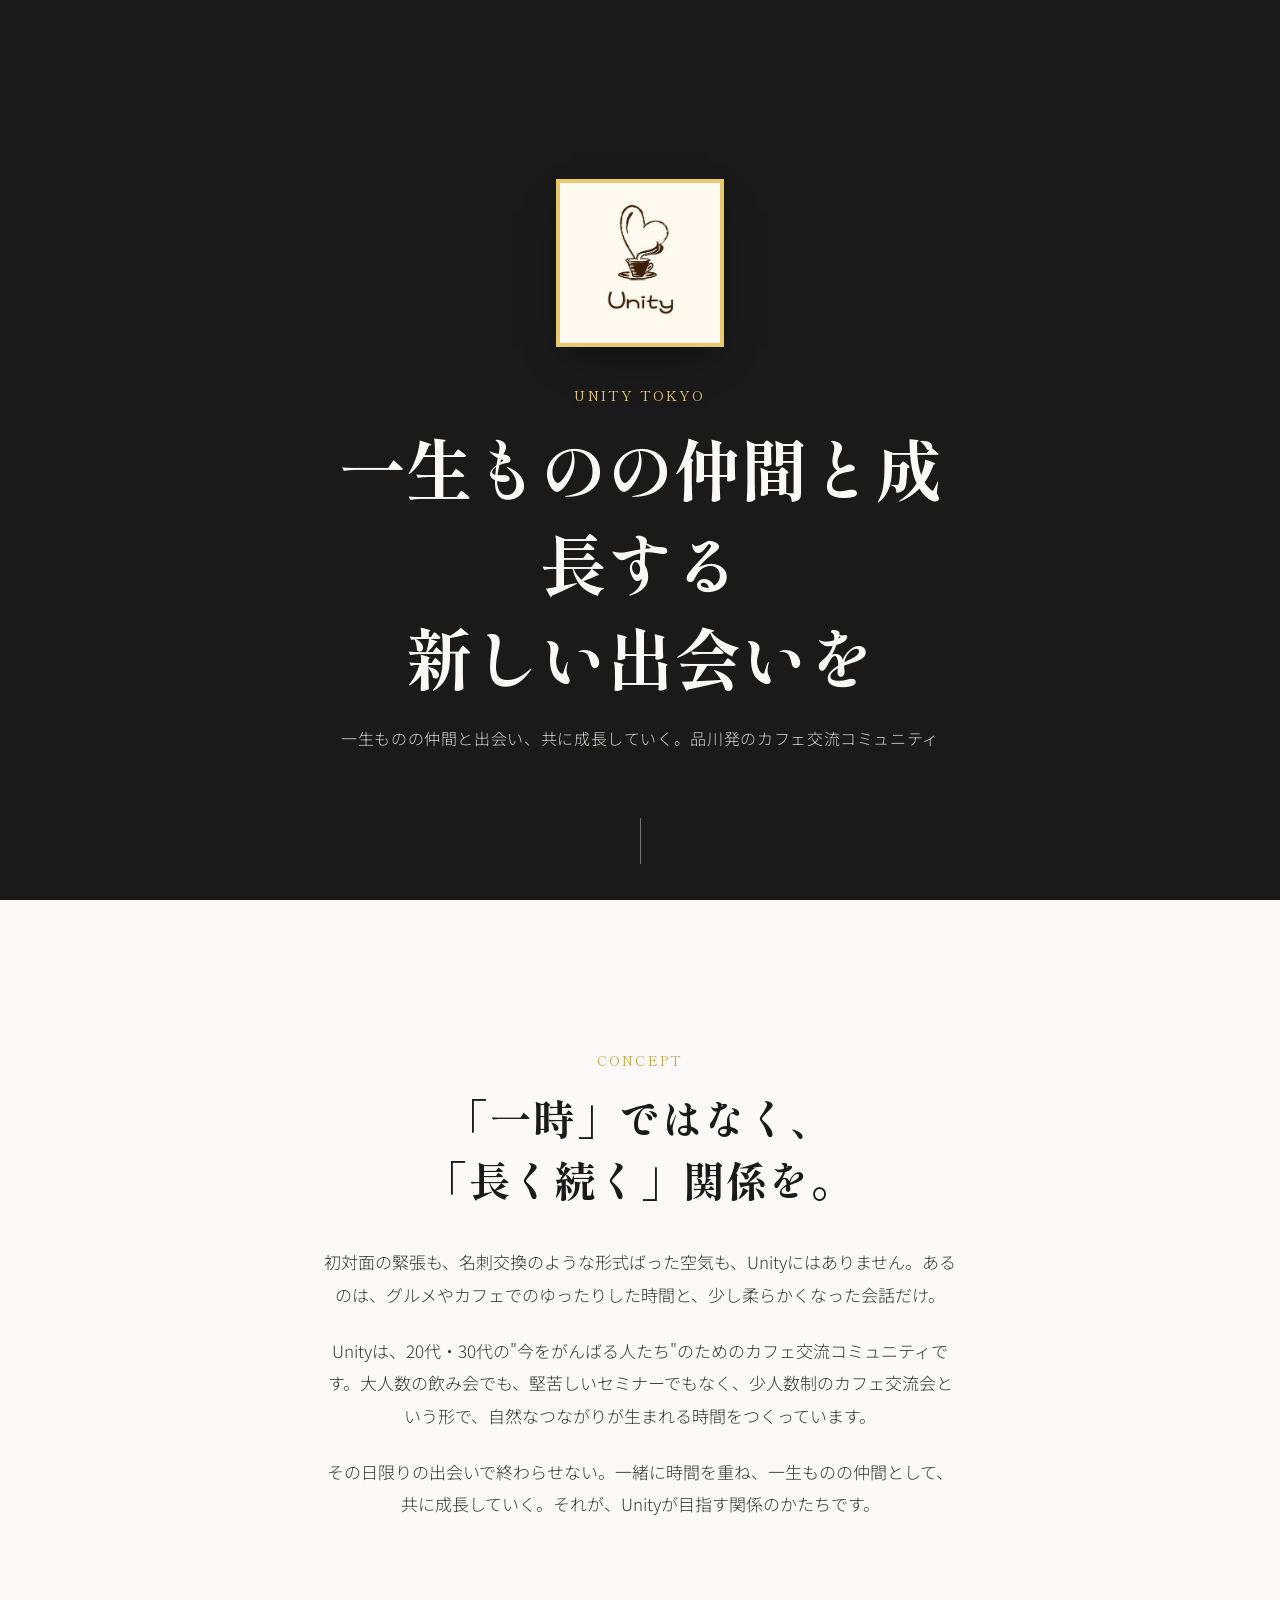
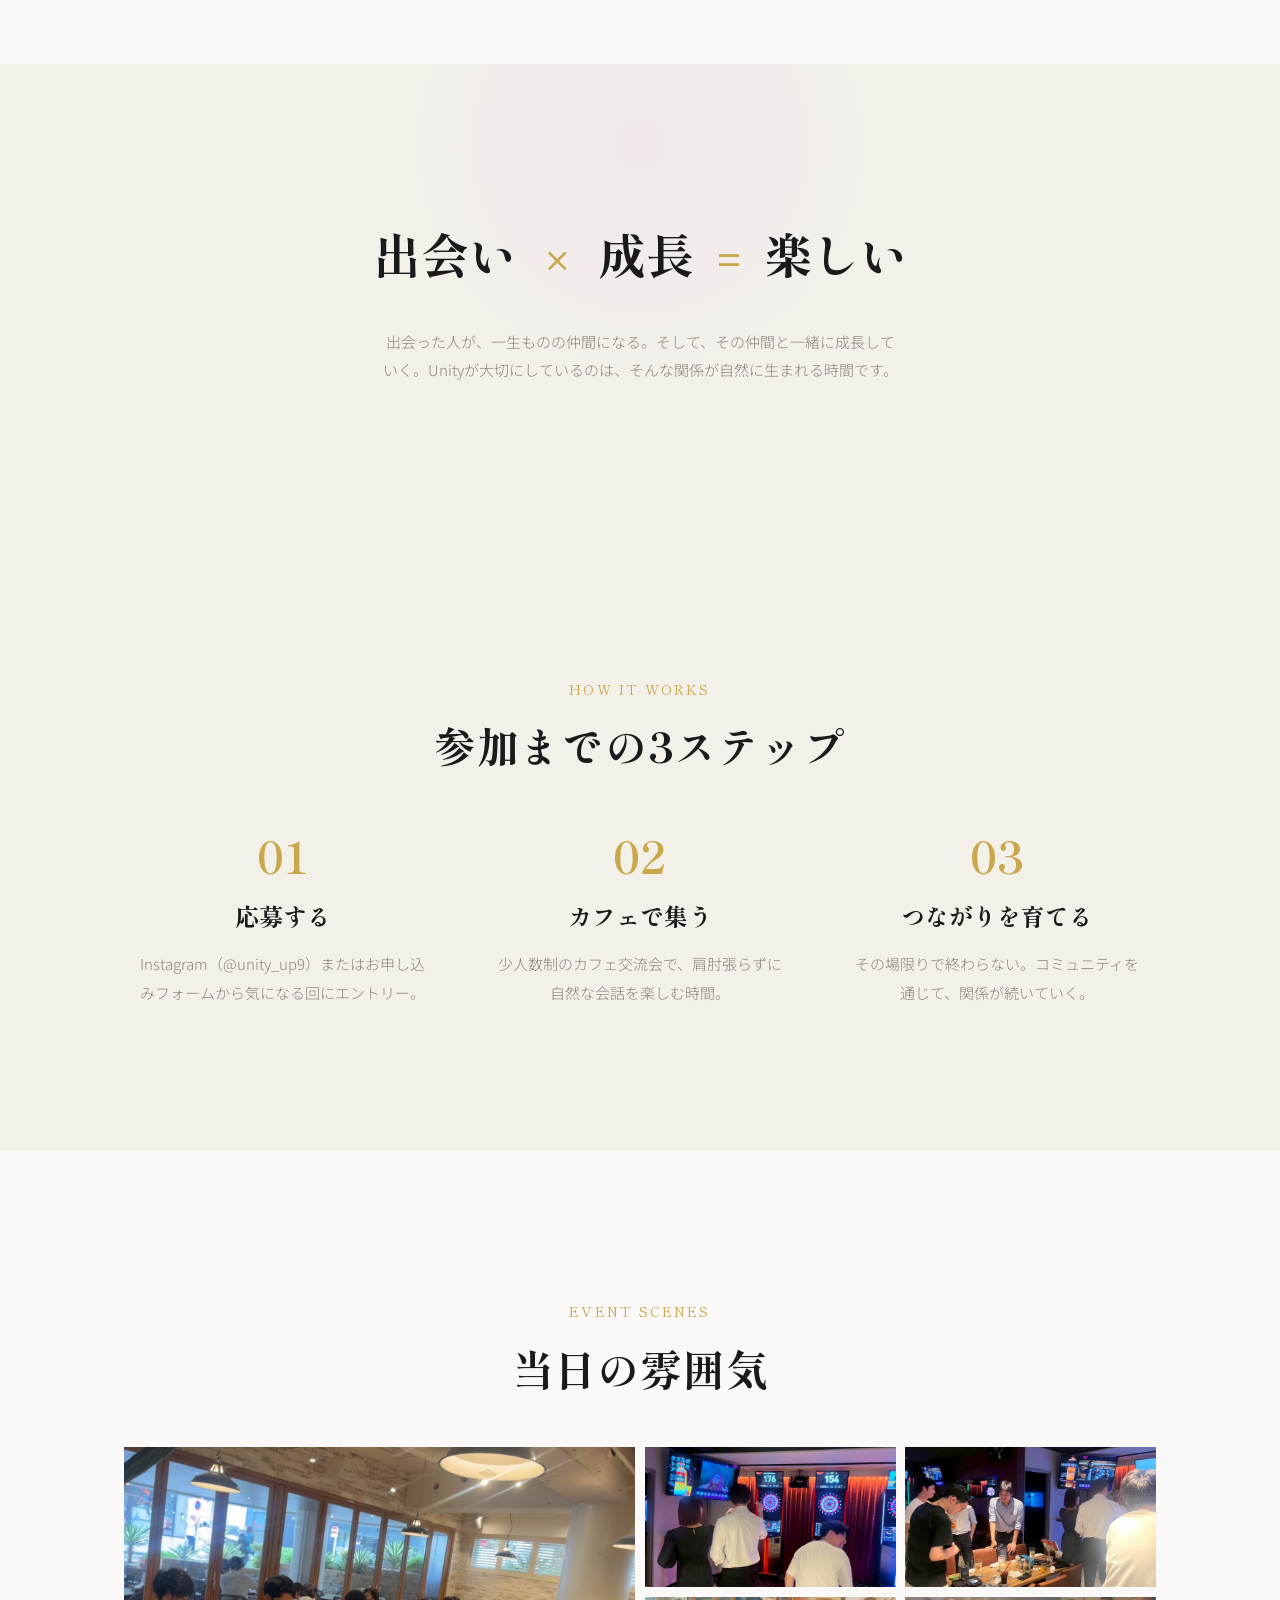
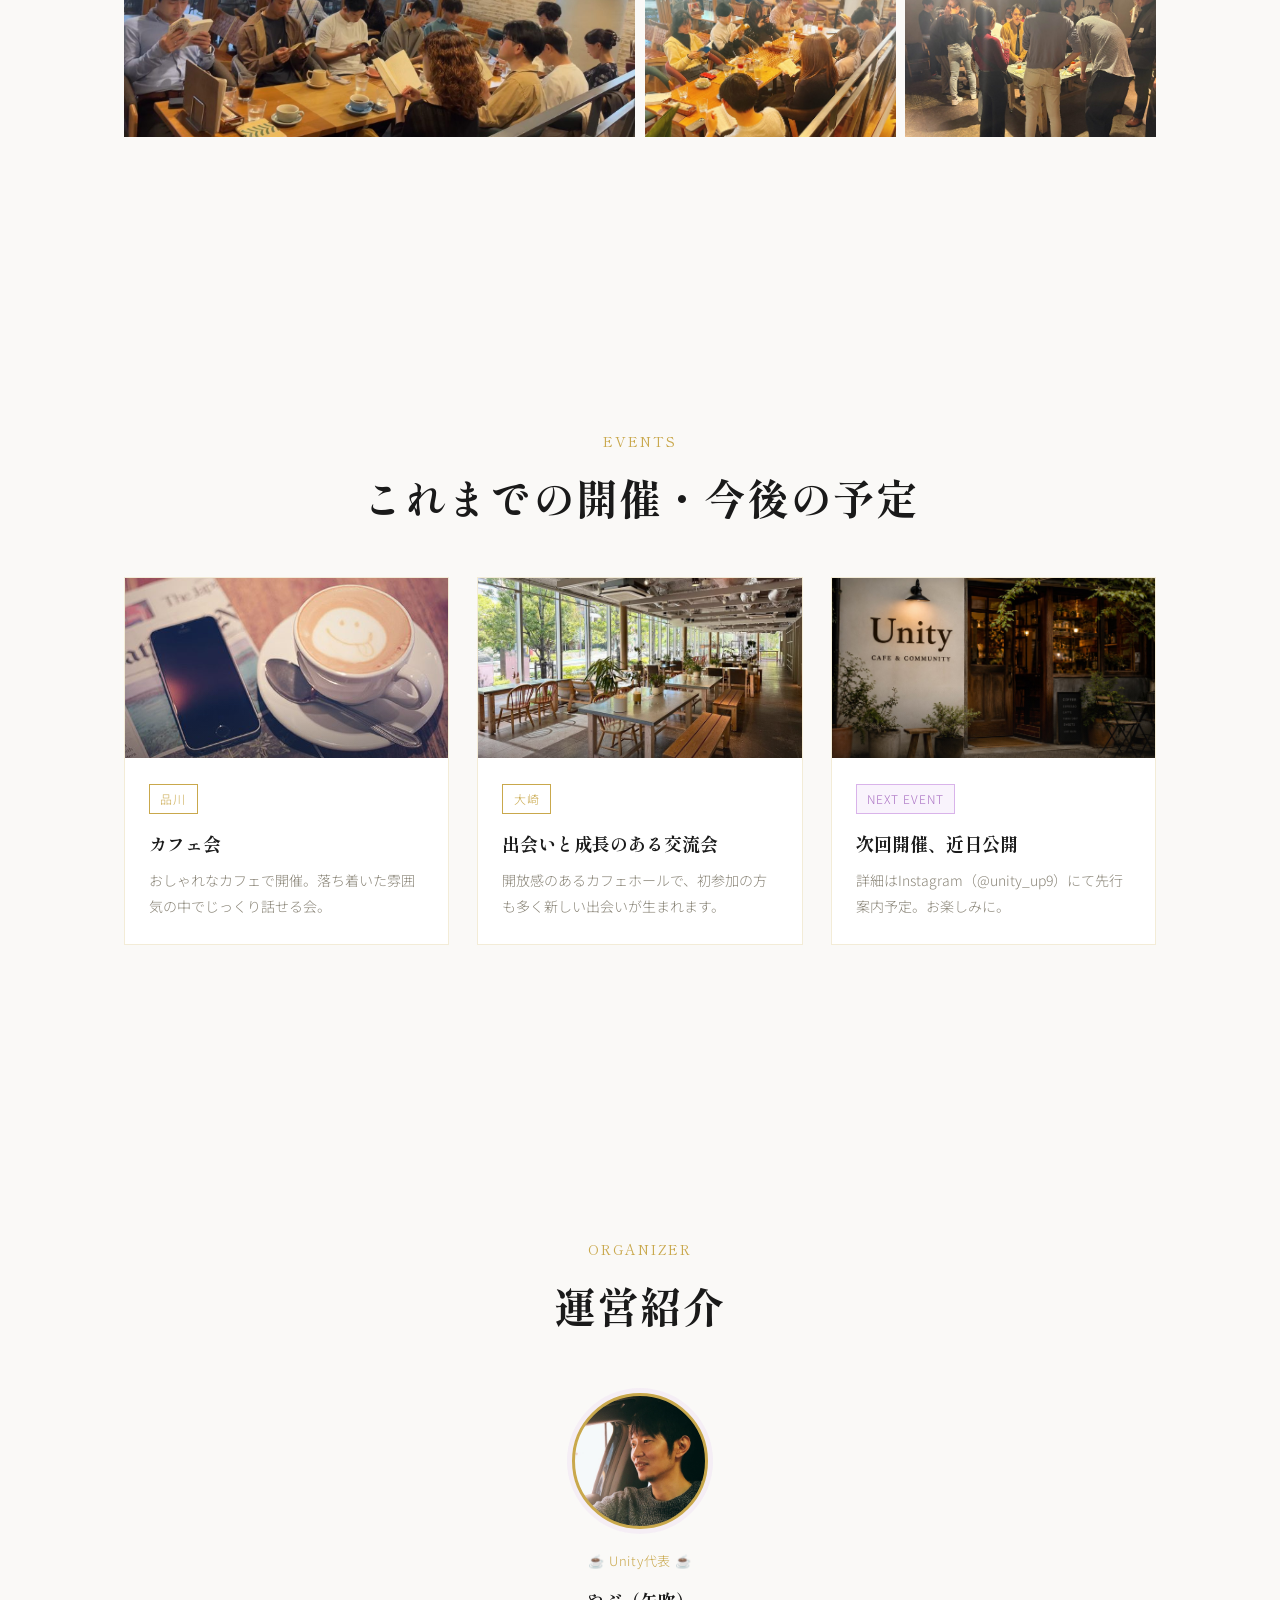
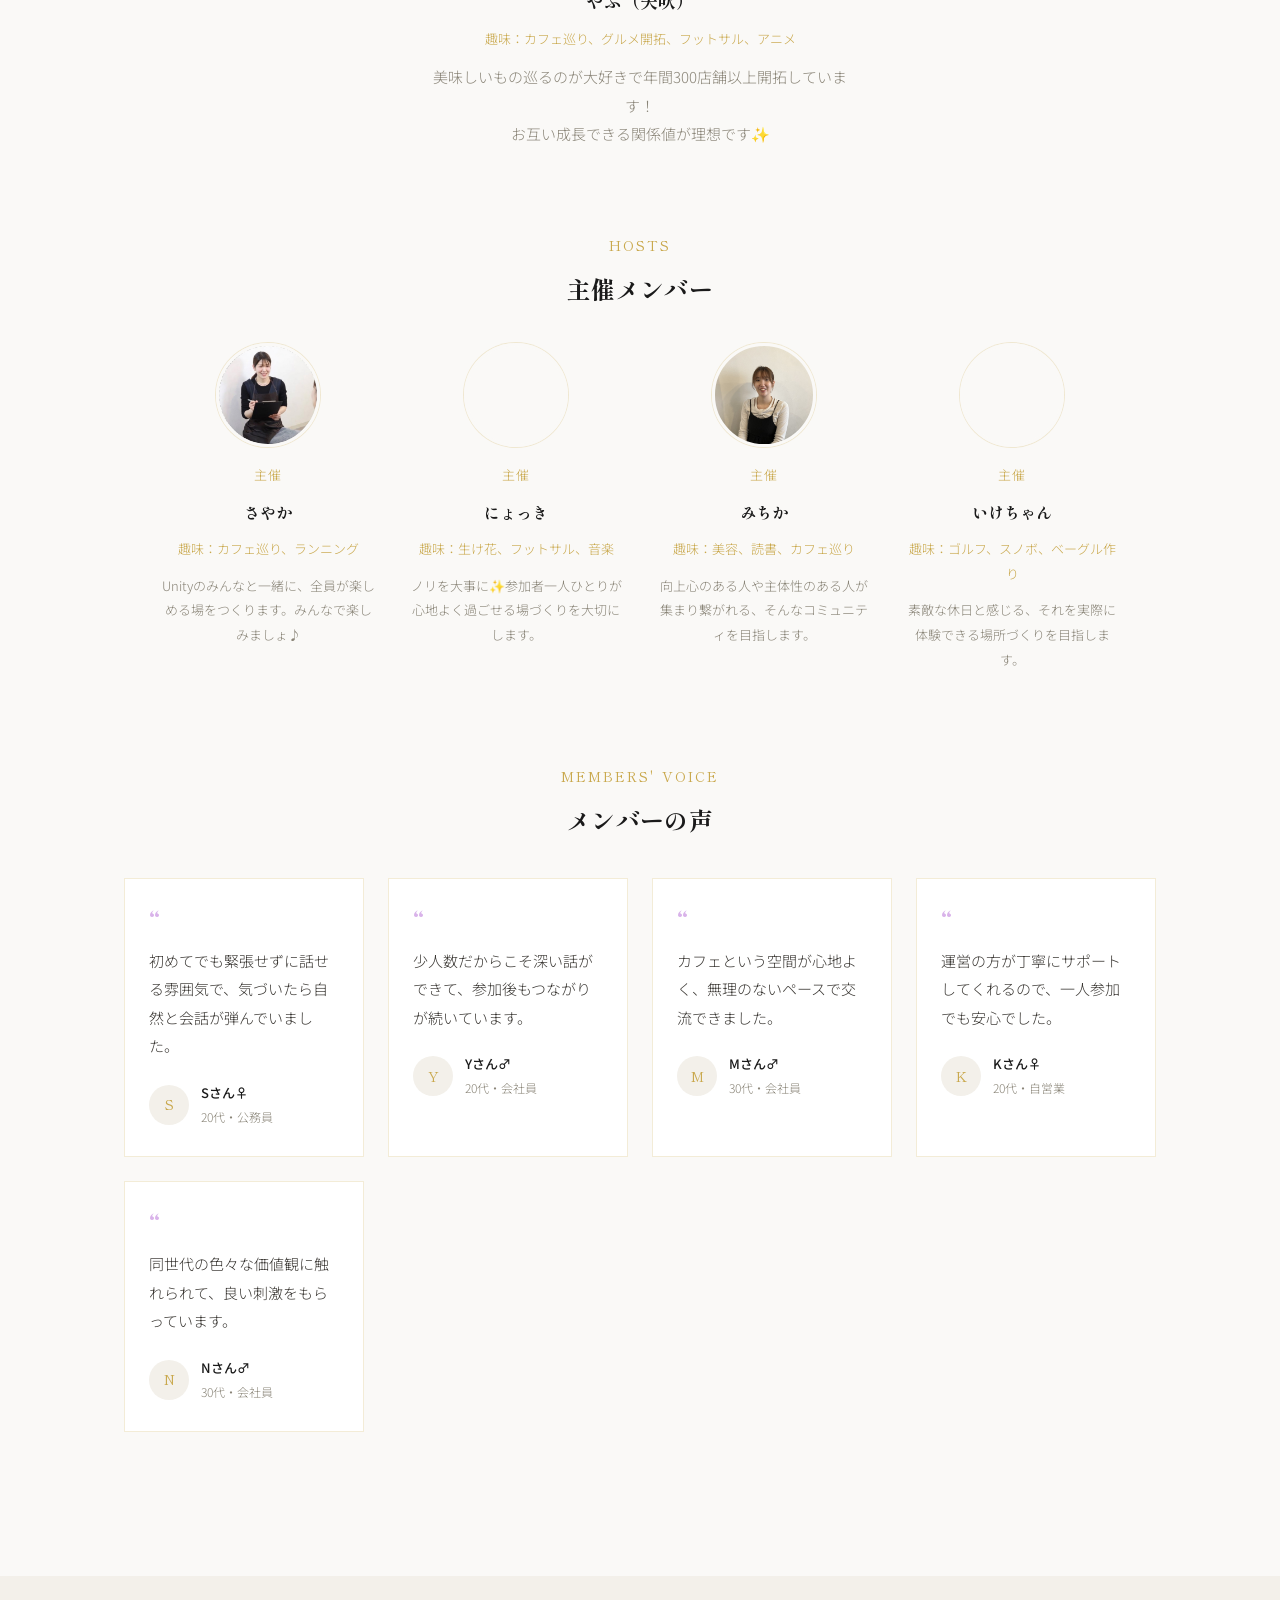
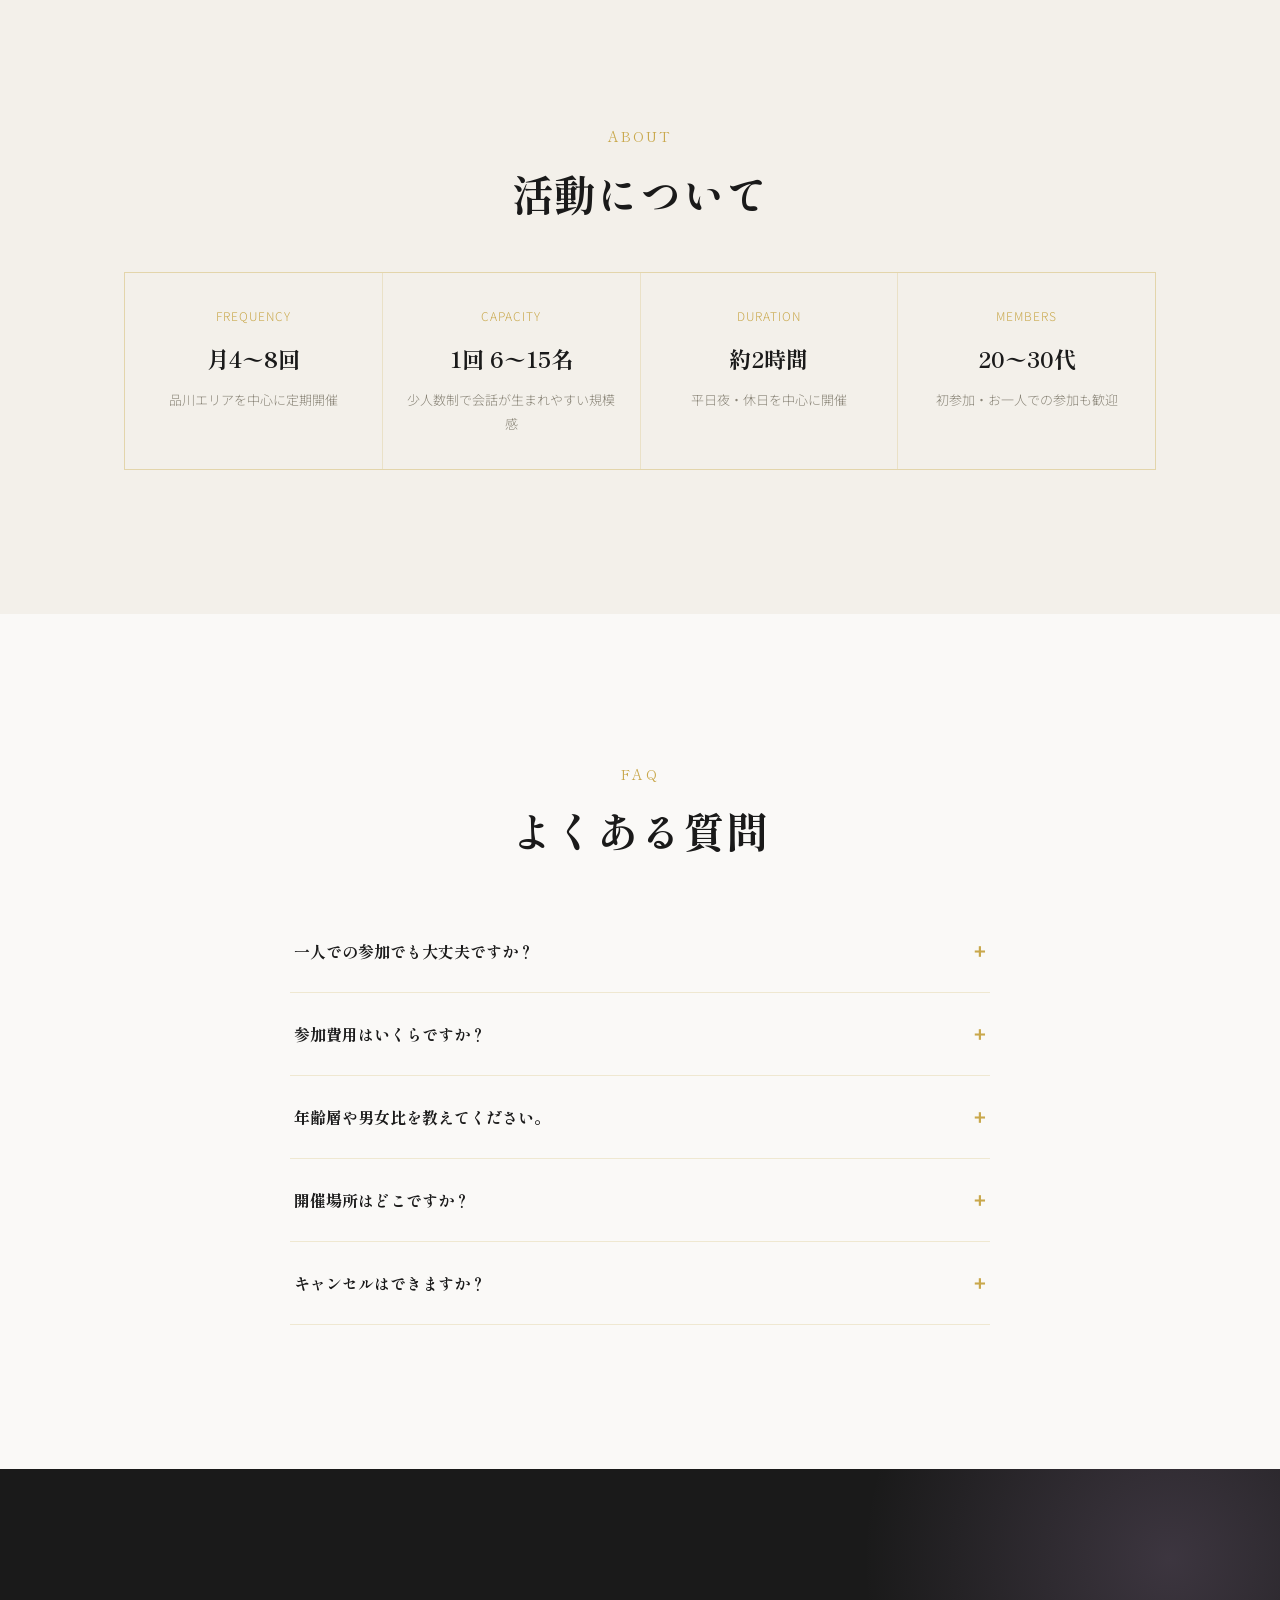
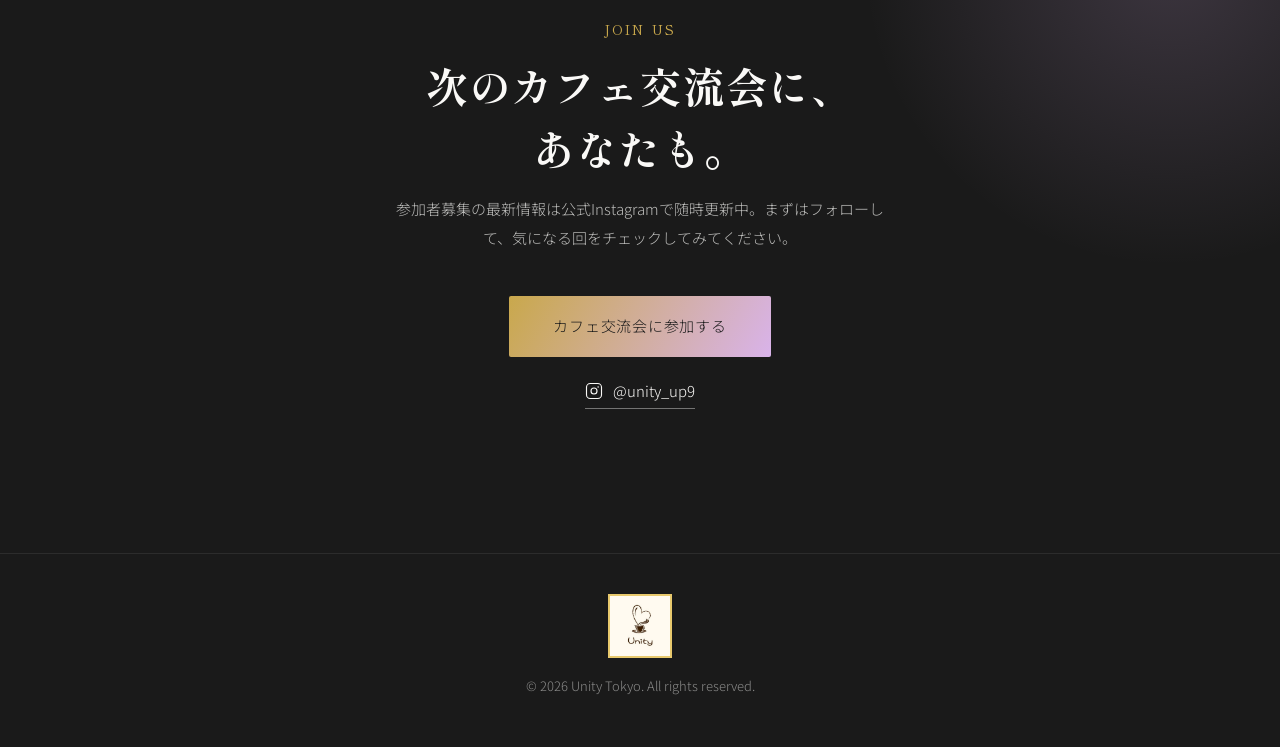
==== commit 17aec3f0: "Add files via upload" ====
--- a/index.html
+++ b/index.html
@@ -933,7 +933,7 @@
       <!-- 代表プロフィール -->
       <div class="organizer-lead">
         <!-- ⚠️代表の写真URLはここを変更 -->
-        <div class="organizer-lead-photo" style="background-image:url('https://images.unsplash.com/photo-1500648767791-00dcc994a43e?w=400&h=400&fit=crop&q=80');"></div>
+        <div class="organizer-lead-photo" style="background-image:url('organizer-yabu.jpg');"></div>
         <!-- ⚠️ここが肩書き -->
         <span class="organizer-role">☕️ Unity代表 ☕️</span>
         <!-- ⚠️ここが名前 -->
@@ -956,7 +956,7 @@
         <!-- 主催メンバー：さやか -->
         <div class="organizer-card">
           <!-- ⚠️写真URLはここを変更 -->
-          <div class="organizer-photo" style="background-image:url('https://picsum.photos/seed/organizer-sayaka/300/300');"></div>
+          <div class="organizer-photo" style="background-image:url('organizer-sayaka.jpg');"></div>
           <span class="organizer-role">主催</span>
           <h3 class="organizer-name">さやか</h3>
           <p class="organizer-hobby">趣味：カフェ巡り、ランニング</p>
@@ -976,7 +976,7 @@
         <!-- 主催メンバー：みちか -->
         <div class="organizer-card">
           <!-- ⚠️写真URLはここを変更 -->
-          <div class="organizer-photo" style="background-image:url('https://picsum.photos/seed/organizer-michika/300/300');"></div>
+          <div class="organizer-photo" style="background-image:url('organizer-michika.jpg');"></div>
           <span class="organizer-role">主催</span>
           <h3 class="organizer-name">みちか</h3>
           <p class="organizer-hobby">趣味：美容、読書、カフェ巡り</p>
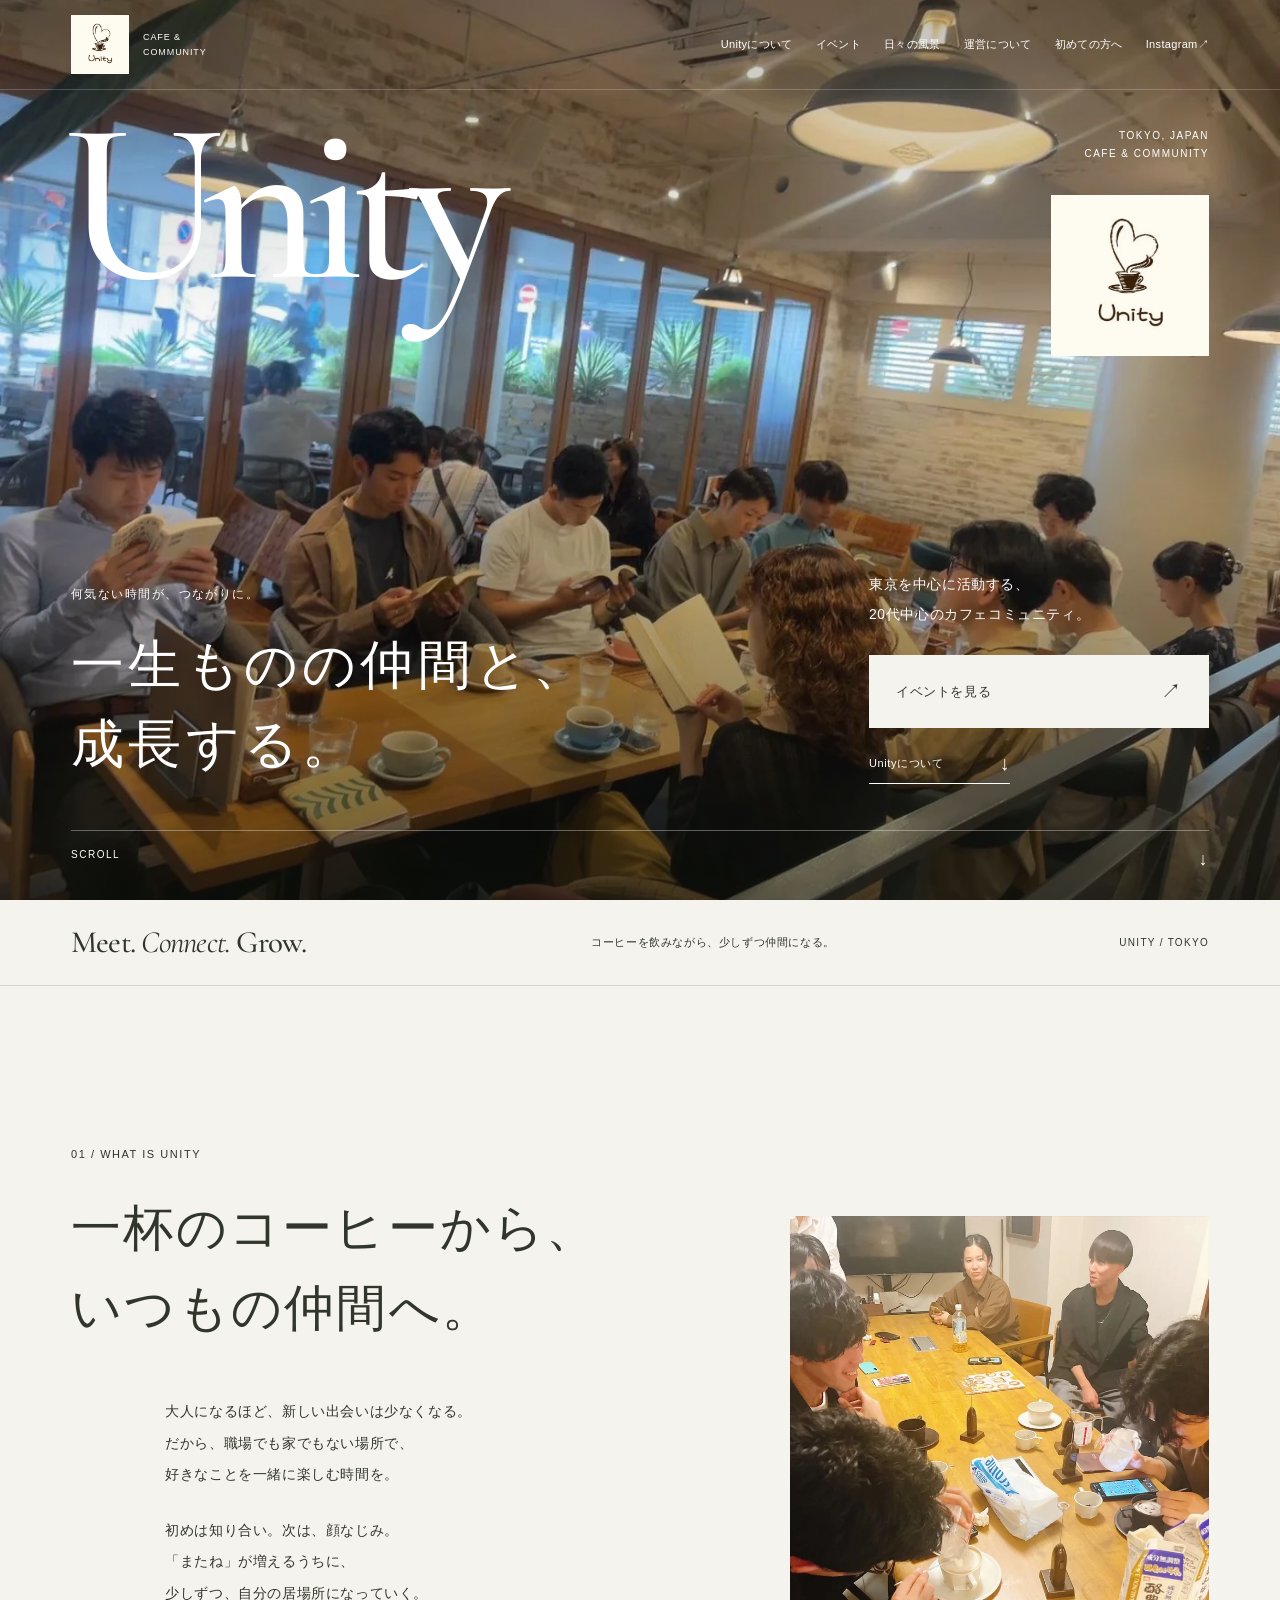
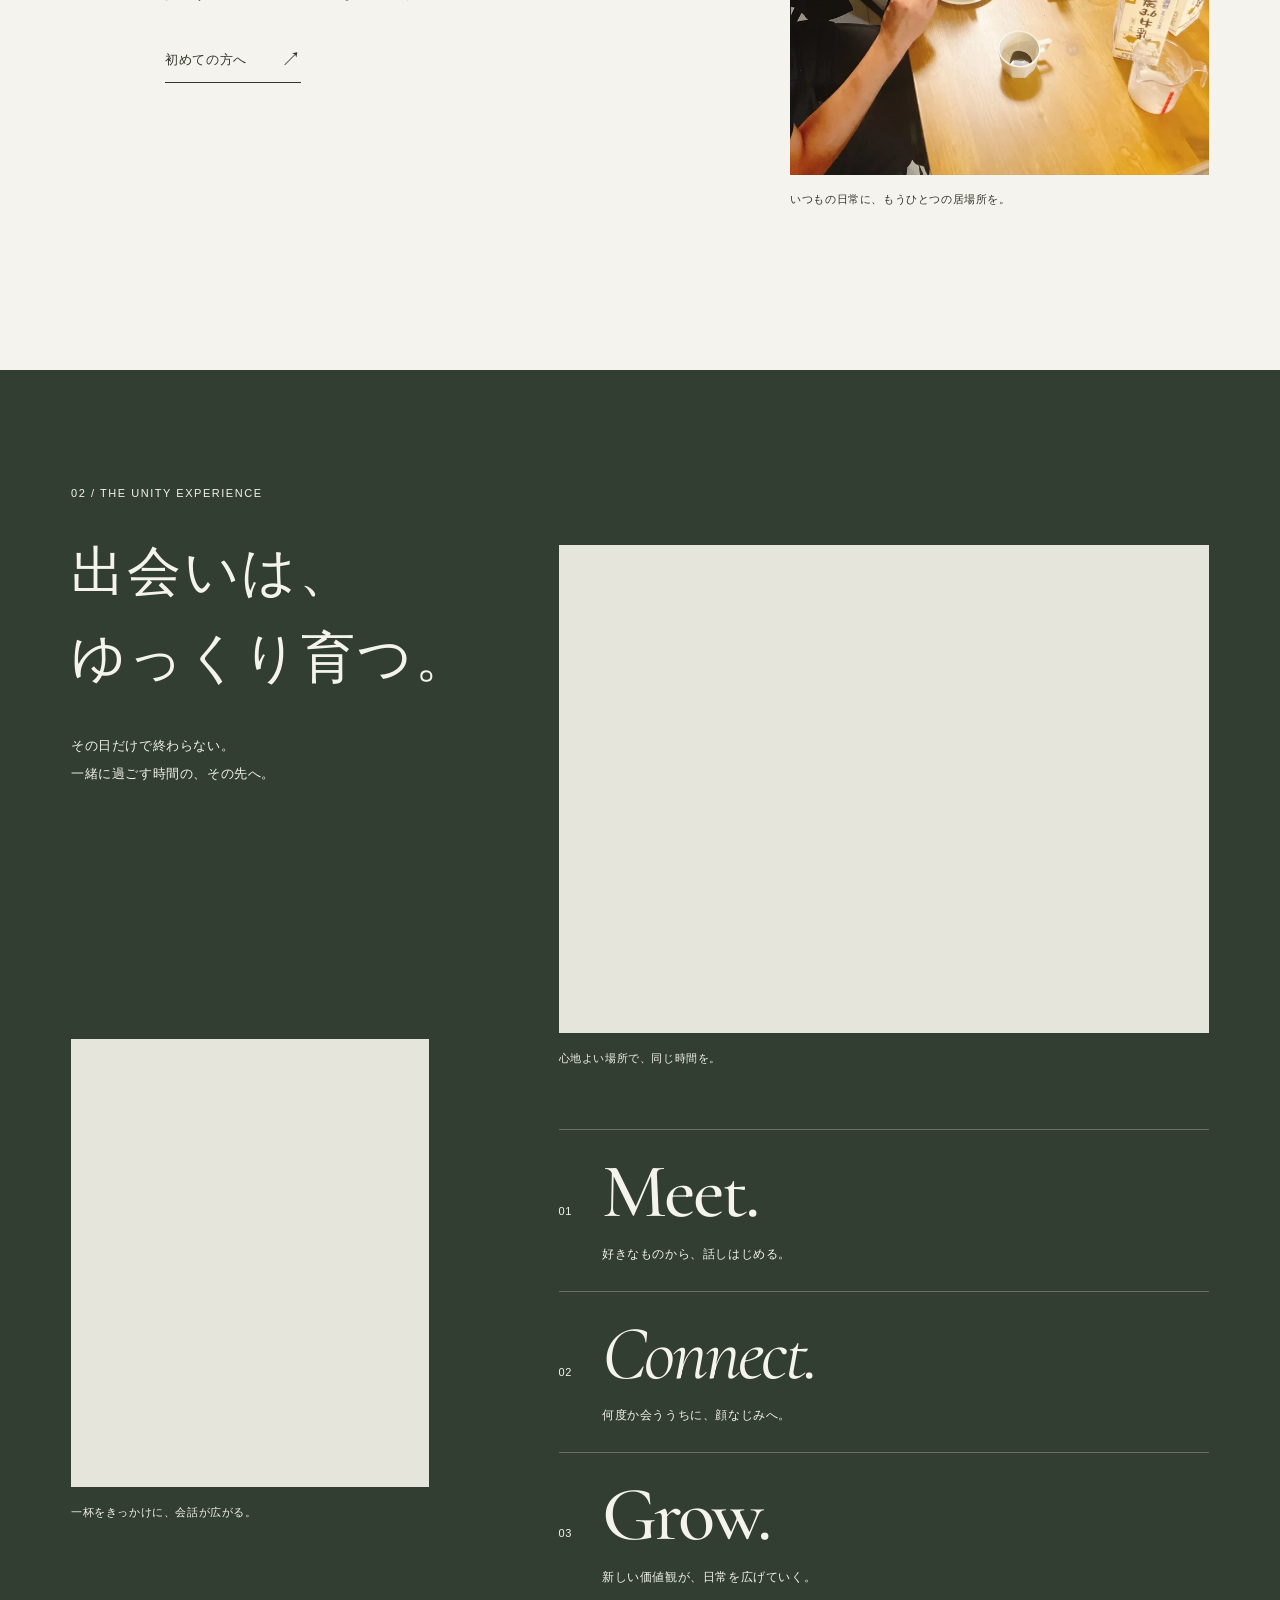
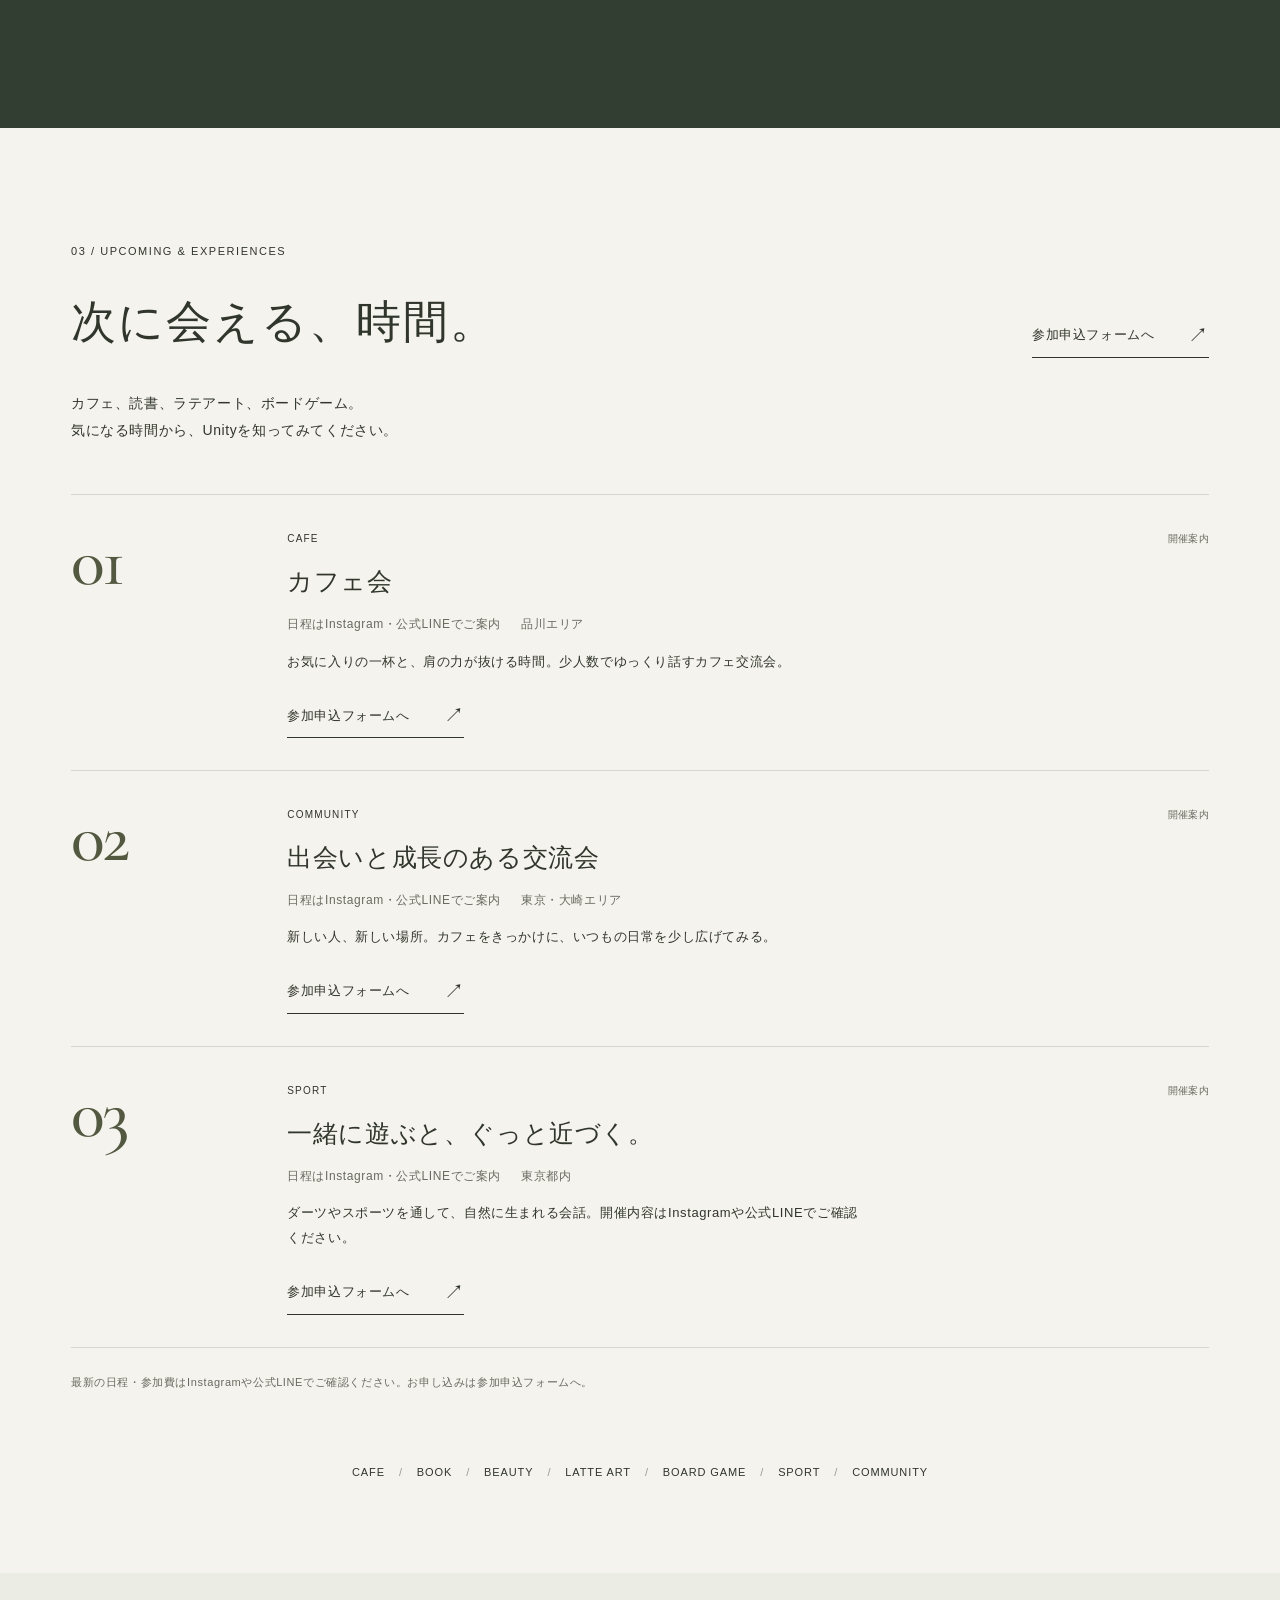
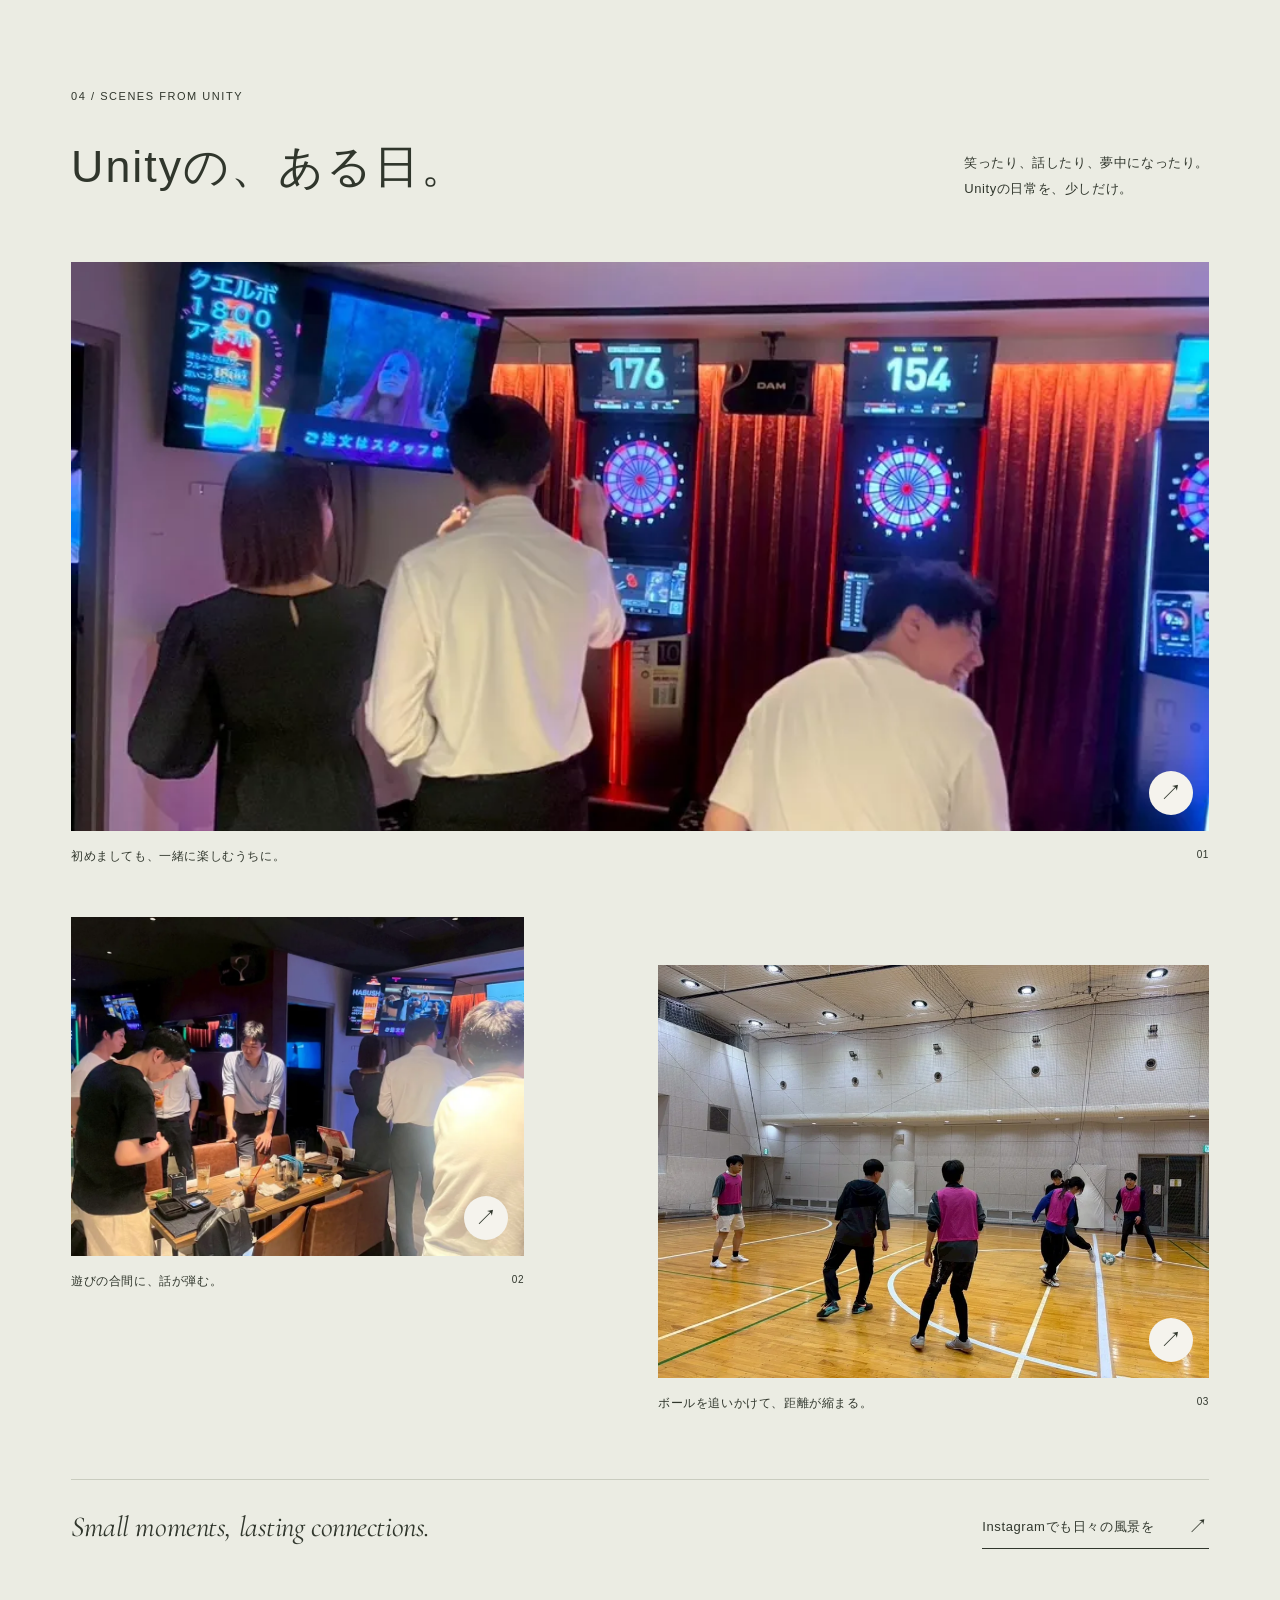
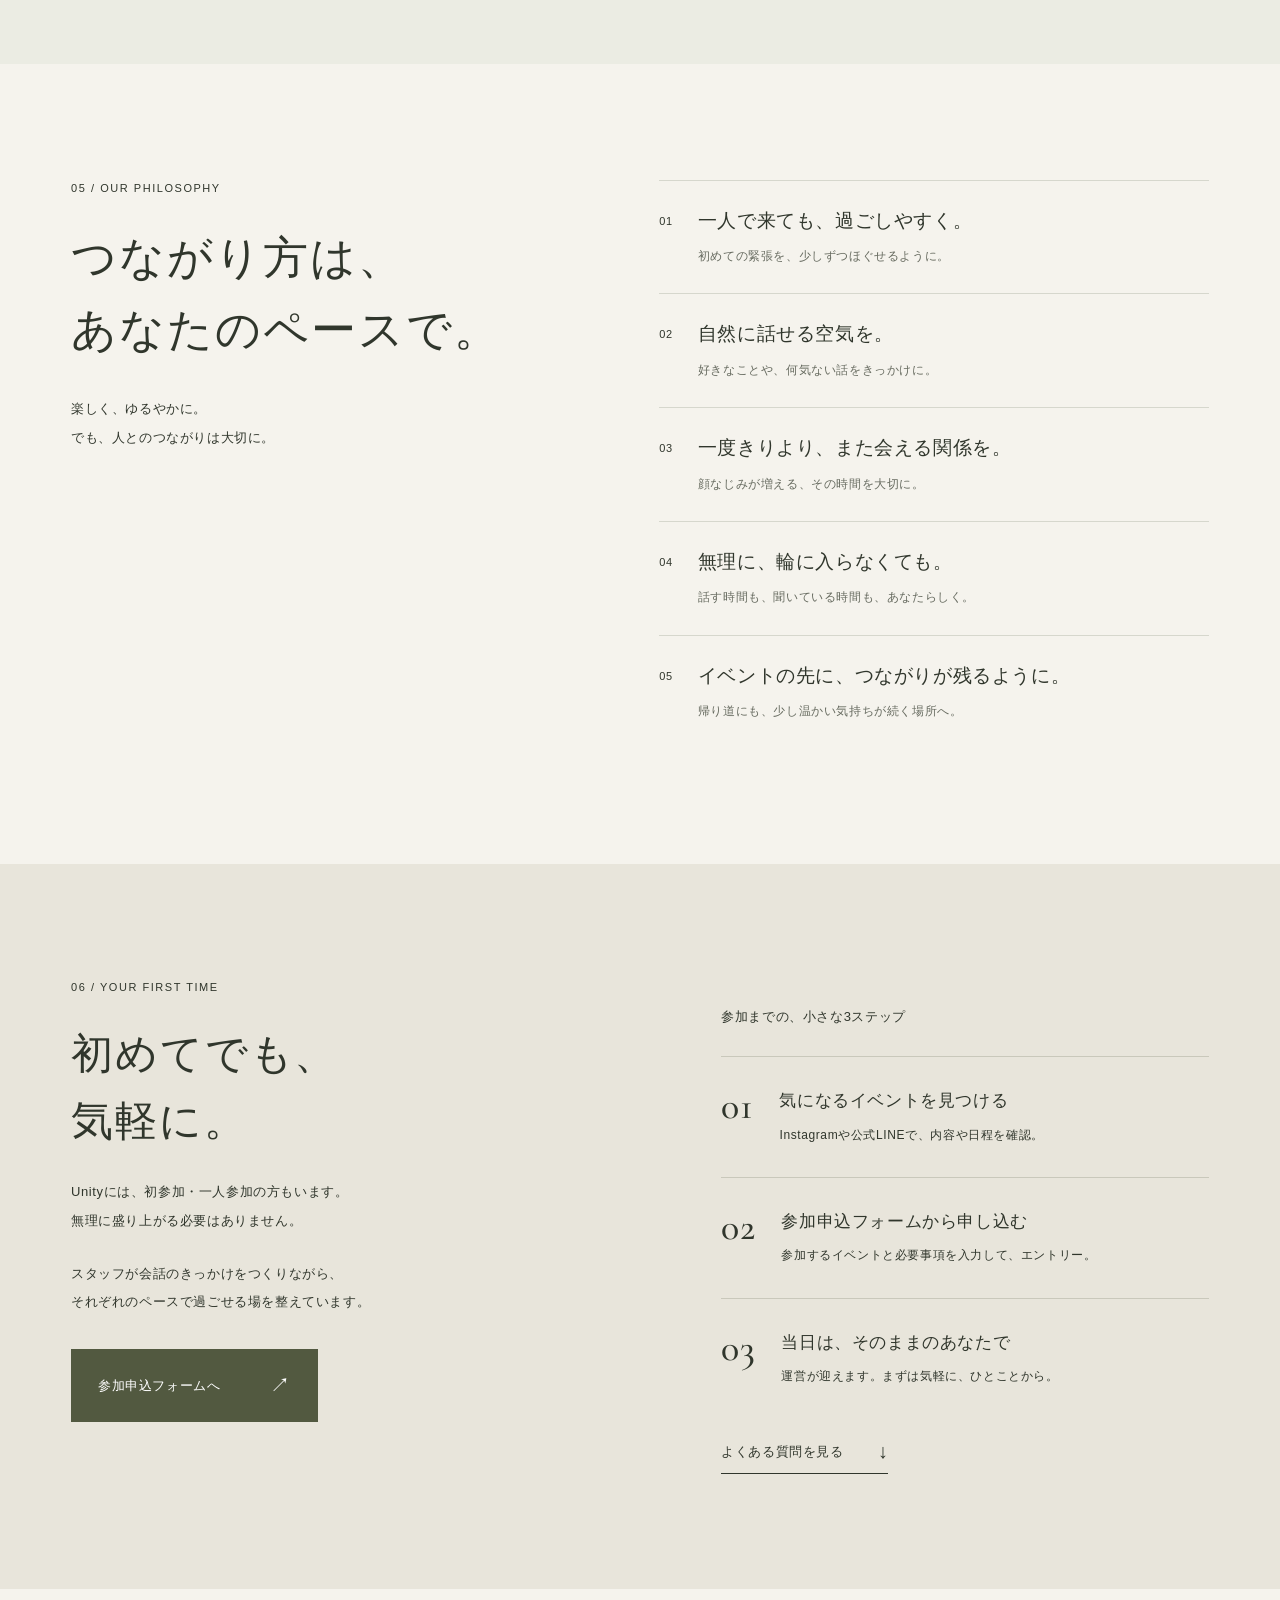
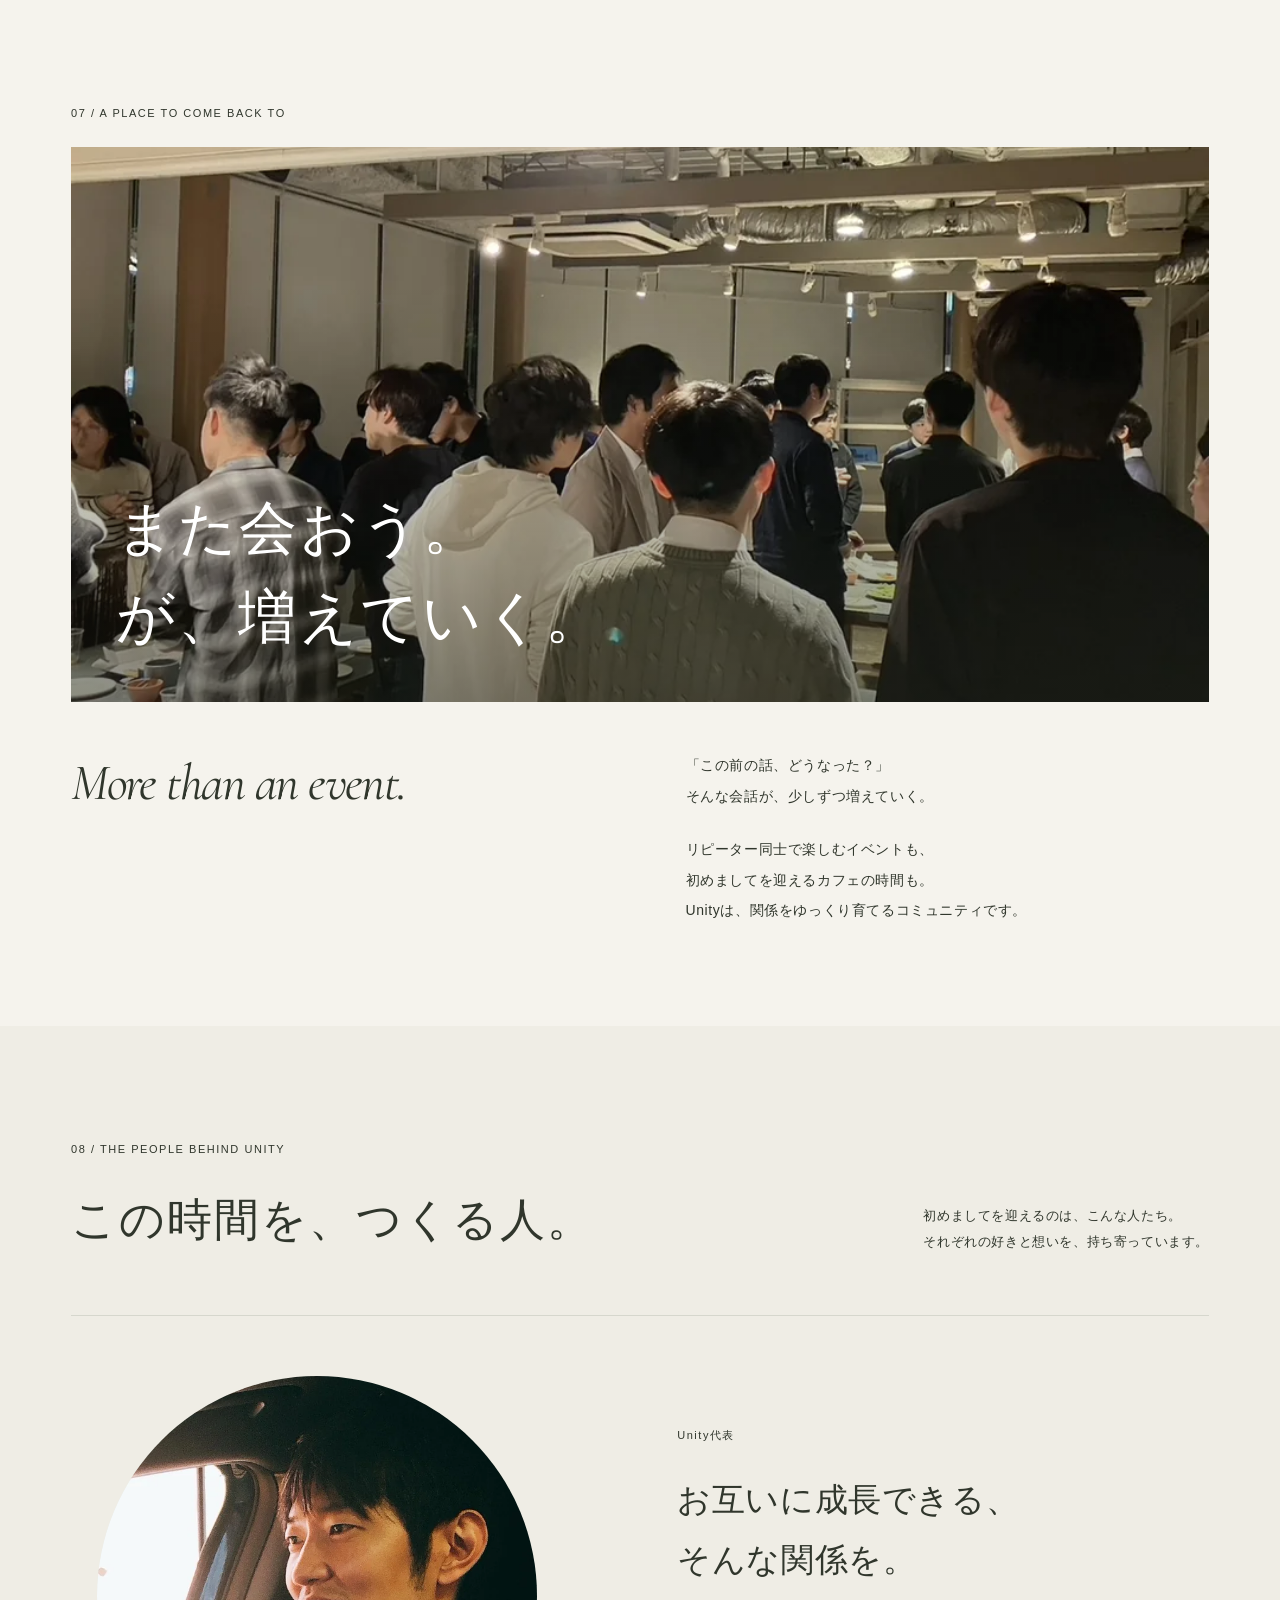
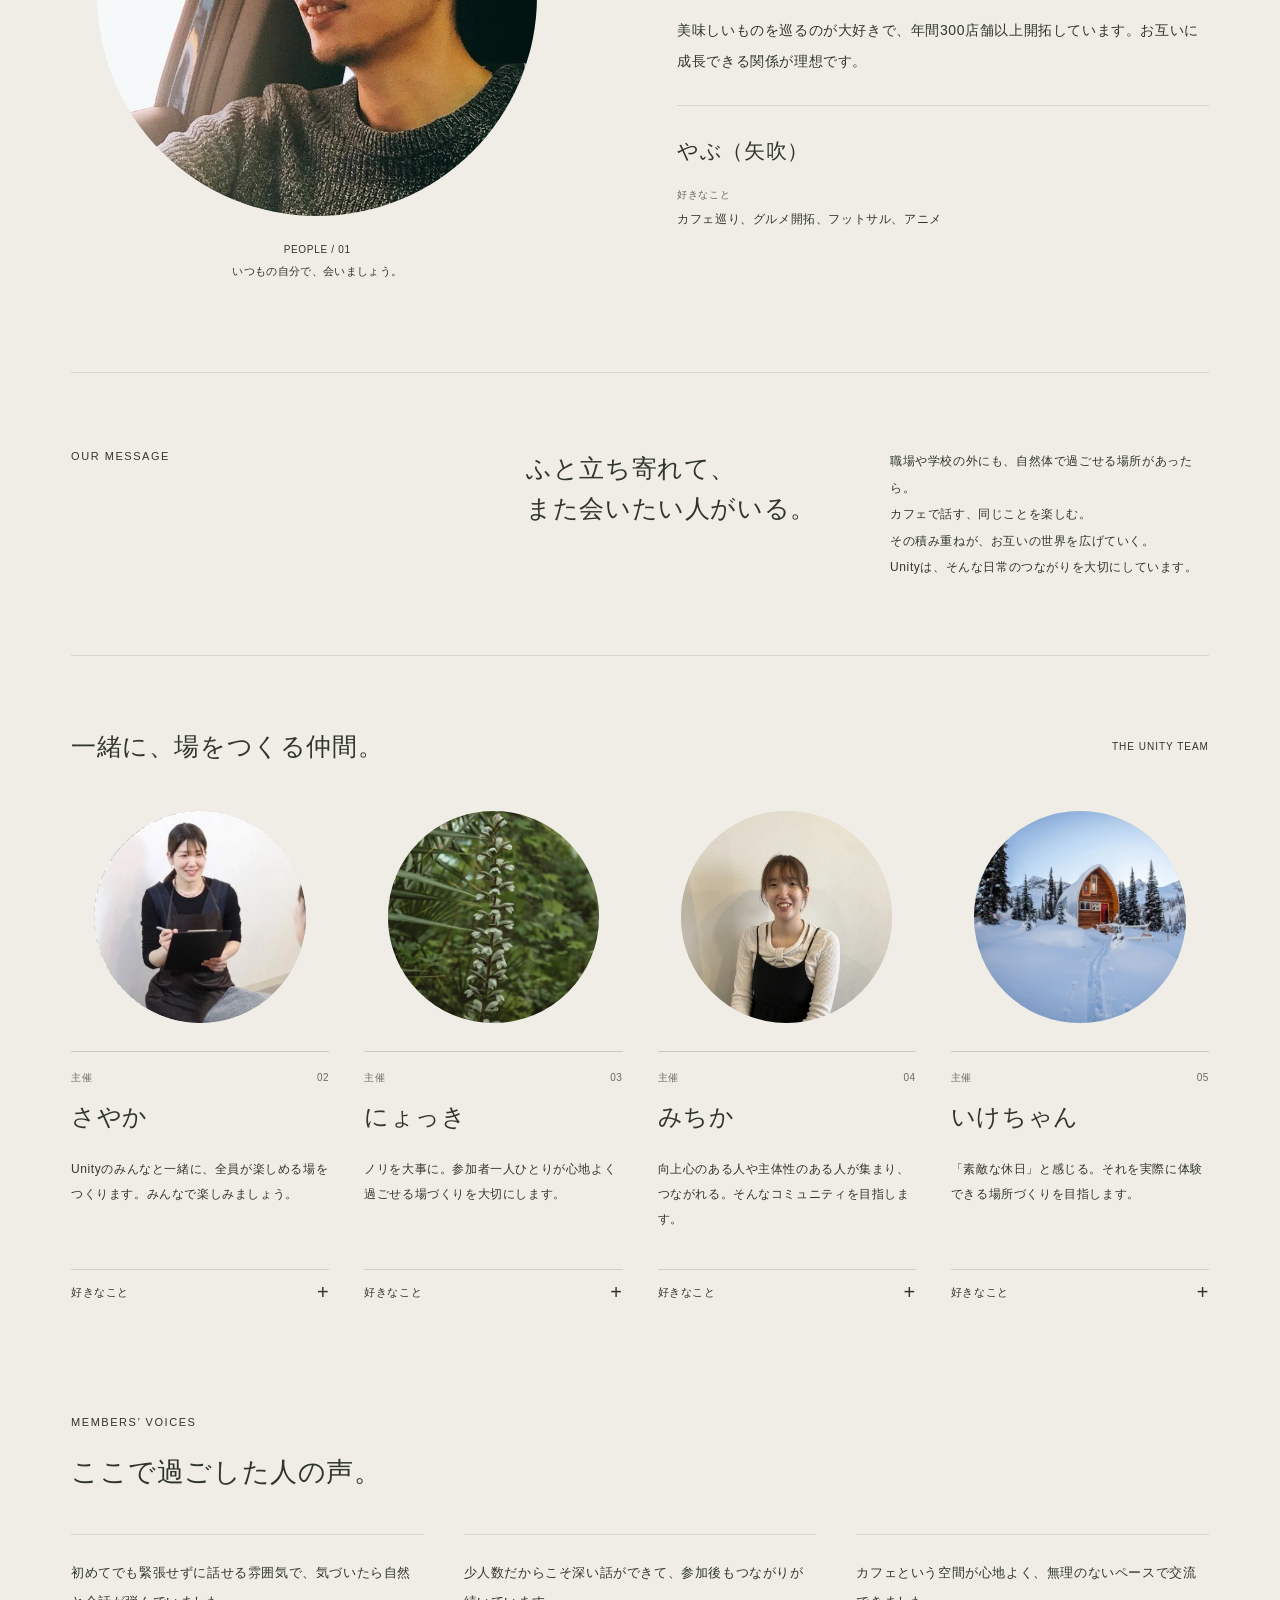
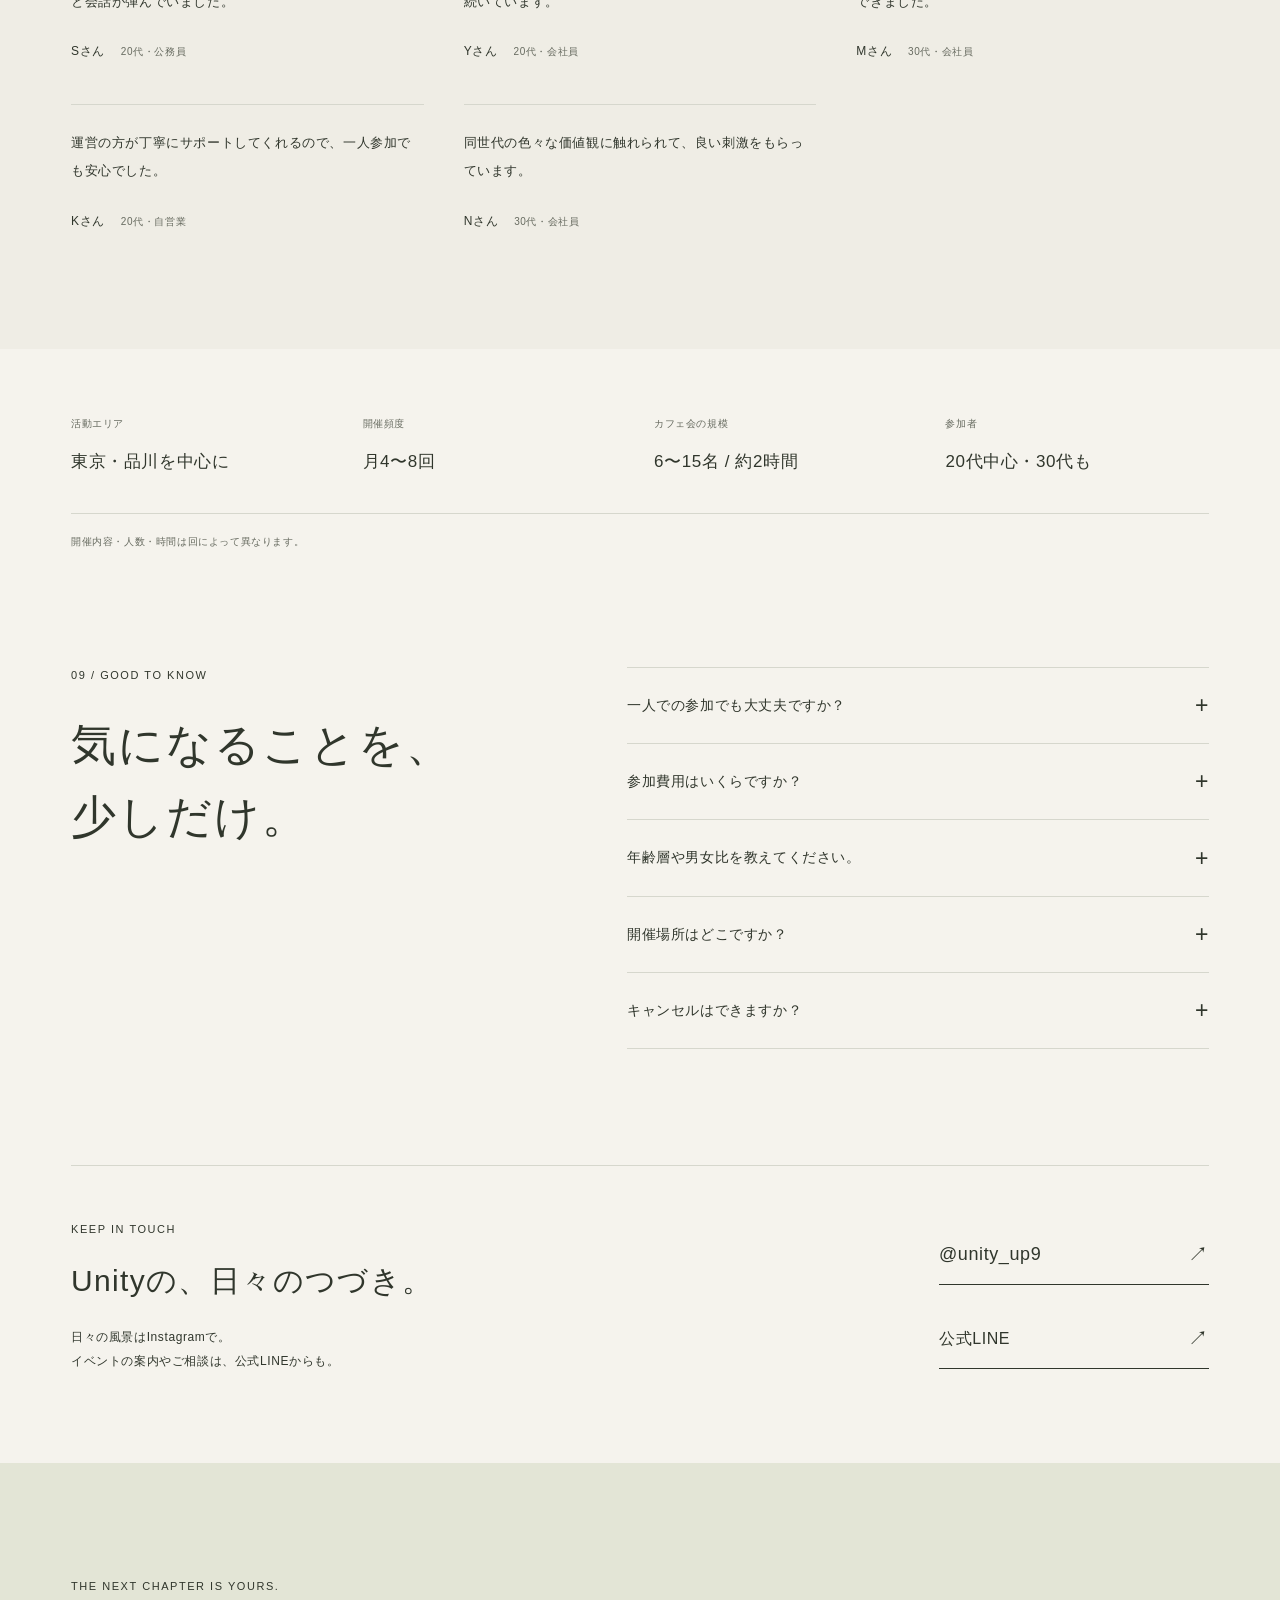
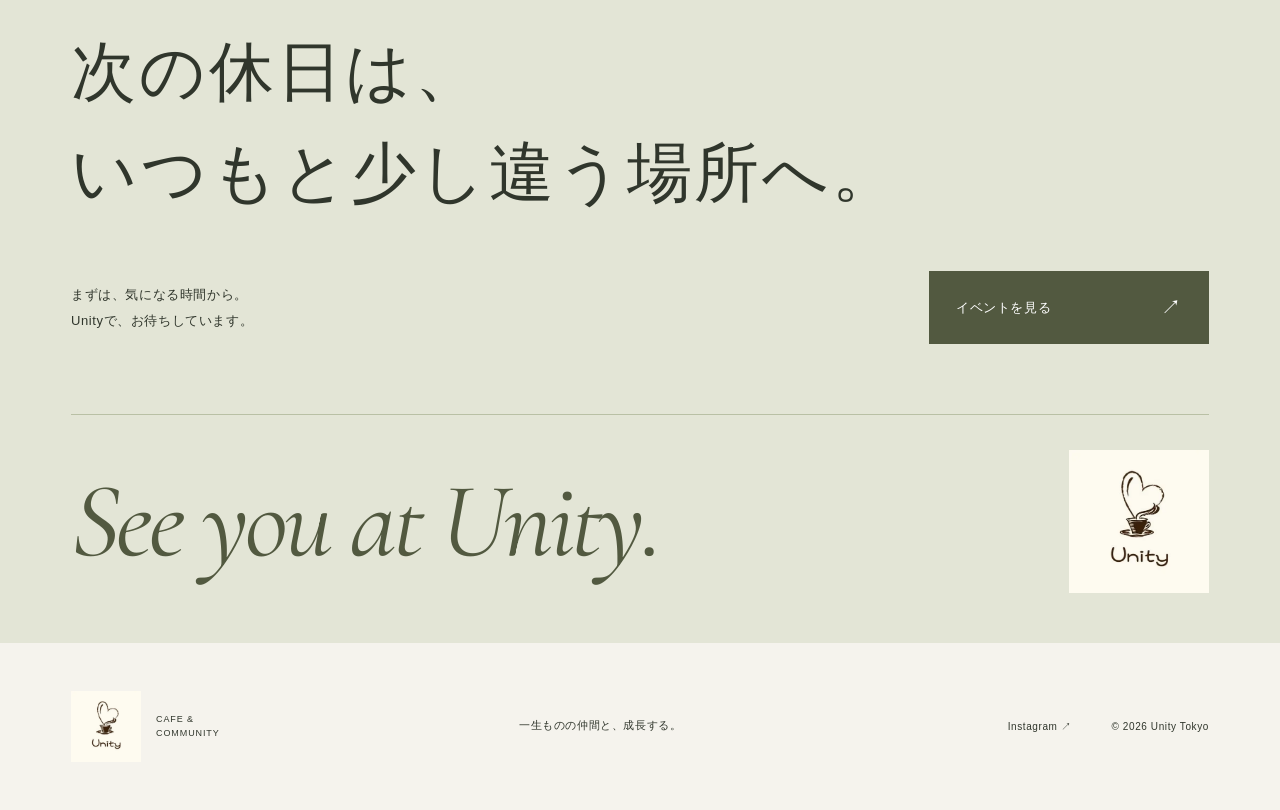
==== commit 744ec17f: "Launch Unity redesign with community photos and mobile refinements" ====
--- a/index.html
+++ b/index.html
@@ -1,1185 +1,632 @@
-<!DOCTYPE html>
+<!doctype html>
 <html lang="ja">
-<head>
-<meta charset="UTF-8" />
-<meta name="viewport" content="width=device-width, initial-scale=1.0" />
-<title>Unity（カフェコミュニティ） — 一生もののつながりを</title>
-<meta name="description" content="Unity（ユニティ）は、20代・30代のためのカフェ交流コミュニティ。品川エリアを中心に、心地よい出会いの場をつくっています。" />
-
-<!-- ============================================================
-     フォント読み込み（Google Fonts CDN）
-     見出し：Shippori Mincho（上質・カフェらしい落ち着きのある明朝体）
-     本文：  Noto Sans JP（可読性の高いゴシック体）
-     ============================================================ -->
-<link rel="preconnect" href="https://fonts.googleapis.com">
-<link rel="preconnect" href="https://fonts.gstatic.com" crossorigin>
-<link href="https://fonts.googleapis.com/css2?family=Shippori+Mincho:wght@500;700&family=Noto+Sans+JP:wght@300;400;500;700&display=swap" rel="stylesheet">
-
-<style>
-
-  /* ============================================================
-     🎨 デザイントークン（CSS変数）
-     ここを書き換えるだけでサイト全体の色・文字サイズを一括変更できます。
-     ============================================================ */
-  :root {
-    /* ---- ベースカラー：温かみのあるオフホワイト × チャコール ---- */
-    --color-bg:            #FAF9F7; /* サイト全体の背景色（ベース） */
-    --color-bg-soft:       #F3F0EA; /* セクション区切り用のわずかに濃いオフホワイト */
-    --color-charcoal:      #1A1A1A; /* メインテキスト・ダーク背景セクション用 */
-    --color-charcoal-soft: #2B2A28; /* ダークセクションの背景（純黒より柔らかい） */
-    --color-text-muted:    #8A8578; /* 補足テキスト・キャプション用の淡いグレー */
-
-    /* ---- アクセントカラー ---- */
-    /* ⚠️ メインアクセント：ボタン・数字・重要アイコンに使用するゴールド */
-    --color-gold:        #C9A84C;
-    --color-gold-light:  #E8C96D; /* ゴールドの明るいバリエーション（ホバー等） */
-    /* ⚠️ サブアクセント：グラデーションやホバーエフェクト、背景の装飾に「さりげなく」使うパープルゴールド */
-    --color-purple:       #D9B3EA;
-    --color-purple-soft:  rgba(217, 179, 234, 0.16);
-    /* メイン×サブの合わせ技グラデーション（CTAボタンやディバイダーに使用） */
-    --gradient-accent: linear-gradient(120deg, var(--color-gold) 0%, var(--color-purple) 100%);
-
-    --color-border: rgba(201, 168, 76, 0.22);
-
-    /* ---- タイポグラフィ ---- */
-    --font-display: 'Shippori Mincho', serif;   /* 見出し用（上質・カフェらしい雰囲気） */
-    --font-body: 'Noto Sans JP', -apple-system, BlinkMacSystemFont, 'Hiragino Kaku Gothic ProN', Meiryo, sans-serif; /* 本文用 */
-
-    /* ⚠️ フォントサイズ：ここを変更すると全ページの見出し・本文サイズが変わります */
-    --fs-hero:     clamp(2.4rem, 7vw, 4.2rem);
-    --fs-h2:       clamp(1.8rem, 4.5vw, 2.6rem);
-    --fs-h3:       clamp(1.2rem, 3vw, 1.5rem);
-    --fs-body:     1rem;
-    --fs-small:    0.875rem;
-
-    /* ---- レイアウト ---- */
-    --max-width: 1080px;
-    --space-section: clamp(4rem, 12vw, 9rem); /* セクション間の縦の余白（贅沢に） */
-    --radius-soft: 2px; /* 角丸は最小限に留め、上質さを演出 */
-  }
-
-  /* ============================================================
-     リセット・基本設定
-     ============================================================ */
-  * { box-sizing: border-box; margin: 0; padding: 0; }
-  html { scroll-behavior: smooth; }
-  body {
-    font-family: var(--font-body);
-    font-weight: 300;
-    background: var(--color-bg);
-    color: var(--color-charcoal);
-    line-height: 1.9;
-    -webkit-font-smoothing: antialiased;
-  }
-  img { max-width: 100%; display: block; }
-  a { color: inherit; text-decoration: none; }
-  ul { list-style: none; }
-
-  /* キーボード操作時のフォーカスを明示（アクセシビリティ配慮） */
-  a:focus-visible, button:focus-visible {
-    outline: 2px solid var(--color-gold);
-    outline-offset: 3px;
-  }
-
-  /* 動きを抑えたい設定のユーザーへの配慮 */
-  @media (prefers-reduced-motion: reduce) {
-    *, *::before, *::after { animation-duration: 0.01ms !important; transition-duration: 0.01ms !important; }
-  }
-
-  .wrap {
-    max-width: var(--max-width);
-    margin: 0 auto;
-    padding: 0 1.5rem;
-  }
-
-  .section {
-    padding: var(--space-section) 0;
-  }
-
-  .eyebrow {
-    /* ⚠️ セクション上部の小さなラベル文字。色や文字間はここで調整 */
-    font-family: var(--font-display);
-    font-size: var(--fs-small);
-    color: var(--color-gold);
-    letter-spacing: 0.15em;
-    margin-bottom: 0.75rem;
-    display: inline-block;
-  }
-
-  .heading {
-    font-family: var(--font-display);
-    font-weight: 700;
-    font-size: var(--fs-h2);
-    line-height: 1.5;
-    letter-spacing: 0.02em;
-  }
-
-  /* ============================================================
-     <!-- ここからHeroセクション -->
-     画面いっぱいのファーストビュー。カフェ交流会の写真＋キャッチコピー
-     ============================================================ */
-  #hero {
-    position: relative;
-    min-height: 100svh;
-    display: flex;
-    flex-direction: column;
-    align-items: center;
-    justify-content: center;
-    text-align: center;
-    padding: 6rem 1.5rem 4rem;
-    color: #FAF9F7;
-    overflow: hidden;
-    background-color: var(--color-charcoal);
-  }
-
-  /* ⚠️画像を差し替える場合はここのURLを変更（推奨サイズ：横1600px以上） */
-  .hero-bg {
-    position: absolute;
-    inset: 0;
-    background-image:
-      linear-gradient(180deg, rgba(26,26,26,0.35) 0%, rgba(26,26,26,0.78) 78%, rgba(26,26,26,0.92) 100%),
-      url('https://picsum.photos/1600/2000?grayscale&blur=1');
-    background-size: cover;
-    background-position: center;
-    z-index: 0;
-  }
-
-  .hero-content {
-    position: relative;
-    z-index: 1;
-    max-width: 640px;
-    /* 段階的なフェードイン用（1回だけの演出） */
-    opacity: 0;
-    animation: heroReveal 1.4s ease forwards;
-    animation-delay: 0.2s;
-  }
-
-  @keyframes heroReveal {
-    from { opacity: 0; transform: translateY(14px); }
-    to   { opacity: 1; transform: translateY(0); }
-  }
-
-  .hero-logo {
-    /* ⚠️ロゴ画像の表示サイズ。大きく/小さくしたい場合はここの数値を変更 */
-    width: 168px;
-    height: 168px;
-    object-fit: cover;
-    margin: 0 auto 2rem;
-    /* 縁取り：メインアクセント（ゴールド）の枠でカードのように見せる */
-    border: 4px solid var(--color-gold-light);
-    box-shadow: 0 16px 40px -16px rgba(0, 0, 0, 0.55);
-  }
-
-  .hero-content .eyebrow {
-    color: var(--color-gold-light);
-  }
-
-  /* ⚠️ここがキャッチコピー（メインの見出し） */
-  .hero-title {
-    font-family: var(--font-display);
-    font-weight: 700;
-    font-size: var(--fs-hero);
-    line-height: 1.4;
-    margin-bottom: 1.25rem;
-  }
-
-  /* ⚠️ここがキャッチコピーのサブテキスト */
-  .hero-sub {
-    font-size: 1rem;
-    font-weight: 300;
-    color: rgba(250, 249, 247, 0.82);
-    letter-spacing: 0.04em;
-  }
-
-  .hero-scroll {
-    position: absolute;
-    bottom: 2.25rem;
-    left: 50%;
-    transform: translateX(-50%);
-    z-index: 1;
-    width: 1px;
-    height: 46px;
-    background: rgba(250, 249, 247, 0.4);
-    overflow: hidden;
-  }
-  .hero-scroll::after {
-    content: '';
-    position: absolute;
-    top: -100%;
-    left: 0;
-    width: 100%;
-    height: 100%;
-    background: var(--color-gold-light);
-    animation: scrollLine 2.2s ease-in-out infinite;
-  }
-  @keyframes scrollLine {
-    0%   { top: -100%; }
-    60%  { top: 100%; }
-    100% { top: 100%; }
-  }
-
-  /* ============================================================
-     <!-- ここからConceptセクション -->
-     Unityに込めた想い。中央寄せ・余白を贅沢に使う
-     ============================================================ */
-  #concept {
-    text-align: center;
-  }
-  #concept .wrap {
-    max-width: 680px;
-  }
-  #concept .heading {
-    margin-bottom: 2.25rem;
-  }
-  /* ⚠️ここがConceptの本文テキスト */
-  #concept p {
-    font-size: 1.0625rem;
-    color: #3A3733;
-    margin-bottom: 1.5rem;
-  }
-  #concept p:last-child { margin-bottom: 0; }
-
-  /* ============================================================
-     <!-- ここからFeatures / Systemセクション -->
-     参加までの3ステップ（実際に順序のある流れなので数字を使用）
-     ============================================================ */
-  #features {
-    background: var(--color-bg-soft);
-  }
-  #features .section-head {
-    text-align: center;
-    margin-bottom: 3.5rem;
-  }
-  .steps {
-    display: grid;
-    grid-template-columns: repeat(3, 1fr);
-    gap: 2.5rem;
-  }
-  @media (max-width: 720px) {
-    .steps { grid-template-columns: 1fr; gap: 2.75rem; }
-  }
-  .step {
-    text-align: center;
-    padding: 0 1rem;
-  }
-  .step-number {
-    /* メインアクセント（ゴールド）を数字に使用 */
-    font-family: var(--font-display);
-    font-size: 2.75rem;
-    font-weight: 700;
-    color: var(--color-gold);
-    margin-bottom: 1rem;
-    line-height: 1;
-  }
-  .step-title {
-    font-family: var(--font-display);
-    font-size: var(--fs-h3);
-    font-weight: 700;
-    margin-bottom: 0.75rem;
-  }
-  /* ⚠️ここが各ステップの説明文 */
-  .step-desc {
-    font-size: 0.9375rem;
-    color: var(--color-text-muted);
-  }
-
-  /* ============================================================
-     <!-- ここからEventsセクション -->
-     過去の開催実績＋今後の予定
-     ============================================================ */
-  #events .section-head {
-    margin-bottom: 3rem;
-  }
-  .event-grid {
-    display: grid;
-    grid-template-columns: repeat(auto-fit, minmax(260px, 1fr));
-    gap: 1.75rem;
-  }
-  .event-card {
-    background: #fff;
-    border: 1px solid var(--color-border);
-    overflow: hidden;
-    transition: transform 0.35s ease, box-shadow 0.35s ease;
-  }
-  /* ホバー：ユーザー操作に応じた変化のみ許可（一律の演出は避ける） */
-  .event-card:hover {
-    transform: translateY(-4px);
-    box-shadow: 0 18px 32px -20px rgba(26, 26, 26, 0.25);
-  }
-  .event-card-image {
-    /* ⚠️画像を差し替える場合はここのURLを変更（イベントごとの写真に置き換え） */
-    height: 180px;
-    background-size: cover;
-    background-position: center;
-    position: relative;
-  }
-  .event-card-image::after {
-    content: '';
-    position: absolute;
-    inset: 0;
-    background: linear-gradient(180deg, transparent 60%, rgba(26,26,26,0.35) 100%);
-  }
-  .event-card-body {
-    padding: 1.5rem;
-  }
-  .event-tag {
-    display: inline-block;
-    font-size: 0.75rem;
-    letter-spacing: 0.08em;
-    color: var(--color-gold);
-    border: 1px solid var(--color-gold);
-    padding: 0.15rem 0.65rem;
-    margin-bottom: 0.75rem;
-  }
-  /* Comingソンカード用：サブアクセント（パープルゴールド）をさりげなく使用 */
-  .event-tag.is-upcoming {
-    color: #A96FC2;
-    border-color: var(--color-purple);
-    background: var(--color-purple-soft);
-  }
-  .event-card-title {
-    font-family: var(--font-display);
-    font-weight: 700;
-    font-size: 1.125rem;
-    margin-bottom: 0.4rem;
-  }
-  /* ⚠️ここが各イベントの一言コメント */
-  .event-card-desc {
-    font-size: 0.875rem;
-    color: var(--color-text-muted);
-  }
-
-  /* ============================================================
-     <!-- ここからSocial / Joinセクション（CTA） -->
-     Instagram導線と参加申し込みボタン
-     ============================================================ */
-  #join {
-    background: var(--color-charcoal);
-    color: #FAF9F7;
-    text-align: center;
-    position: relative;
-    overflow: hidden;
-  }
-  /* サブアクセント（パープルゴールド）の、ごく控えめな背景あしらい */
-  #join::before {
-    content: '';
-    position: absolute;
-    width: 620px;
-    height: 620px;
-    border-radius: 50%;
-    background: radial-gradient(circle, var(--color-purple) 0%, transparent 70%);
-    opacity: 0.18;
-    top: -220px;
-    right: -200px;
-    pointer-events: none;
-  }
-  #join .wrap {
-    position: relative;
-    z-index: 1;
-    max-width: 560px;
-  }
-  #join .heading {
-    color: #FAF9F7;
-    margin-bottom: 1rem;
-  }
-  /* ⚠️ここがJoinセクションの説明文 */
-  #join p {
-    color: rgba(250, 249, 247, 0.72);
-    margin-bottom: 2.75rem;
-    font-size: 0.9375rem;
-  }
-
-  .cta-group {
-    display: flex;
-    flex-direction: column;
-    align-items: center;
-    gap: 1.25rem;
-  }
-
-  /* 参加申し込みボタン：メインアクセント（ゴールド）＋サブアクセントのグラデーション */
-  .btn-primary {
-    display: inline-block;
-    padding: 1rem 2.75rem;
-    font-family: var(--font-body);
-    font-size: 0.9375rem;
-    letter-spacing: 0.05em;
-    color: var(--color-charcoal);
-    background: var(--gradient-accent);
-    border-radius: var(--radius-soft);
-    transition: opacity 0.3s ease, transform 0.3s ease;
-  }
-  .btn-primary:hover {
-    opacity: 0.88;
-    transform: translateY(-2px);
-  }
-
-  /* Instagramリンク */
-  .btn-instagram {
-    display: inline-flex;
-    align-items: center;
-    gap: 0.6rem;
-    font-size: 0.9375rem;
-    color: #FAF9F7;
-    border-bottom: 1px solid rgba(250, 249, 247, 0.4);
-    padding-bottom: 0.2rem;
-    transition: border-color 0.3s ease, color 0.3s ease;
-  }
-  .btn-instagram:hover {
-    border-color: var(--color-gold-light);
-    color: var(--color-gold-light);
-  }
-  .btn-instagram svg { width: 18px; height: 18px; }
-
-  /* ============================================================
-     フッター
-     ============================================================ */
-  footer {
-    background: var(--color-charcoal);
-    color: rgba(250, 249, 247, 0.5);
-    text-align: center;
-    padding: 2.5rem 1.5rem 3rem;
-    font-size: 0.8125rem;
-    border-top: 1px solid rgba(250, 249, 247, 0.08);
-  }
-  footer .footer-logo {
-    font-family: var(--font-display);
-    color: var(--color-gold-light);
-    font-size: 1rem;
-    margin-bottom: 1rem;
-    letter-spacing: 0.08em;
-    display: flex;
-    align-items: center;
-    justify-content: center;
-  }
-  /* ⚠️フッターのロゴ画像サイズ（画像内に"Unity"の文字も含まれています） */
-  footer .footer-logo img {
-    width: 64px;
-    height: 64px;
-    object-fit: cover;
-    border: 2px solid var(--color-gold-light);
-  }
-
-  /* ============================================================
-     <!-- ここからThemeセクション（出会い×成長=楽しい） -->
-     コミュニティの合言葉を、ひとつの"式"として大きく見せるセクション
-     ============================================================ */
-  #theme {
-    text-align: center;
-    background: var(--color-bg-soft);
-    position: relative;
-    overflow: hidden;
-  }
-  /* サブアクセント（パープルゴールド）の、ごく控えめな背景の光 */
-  #theme::before {
-    content: '';
-    position: absolute;
-    width: 480px;
-    height: 480px;
-    border-radius: 50%;
-    background: radial-gradient(circle, var(--color-purple) 0%, transparent 70%);
-    opacity: 0.14;
-    top: -160px;
-    left: 50%;
-    transform: translateX(-50%);
-    pointer-events: none;
-  }
-  #theme .wrap { position: relative; z-index: 1; }
-  /* ⚠️ここが「出会い×成長=楽しい」の式。単語を変える場合はこのspanタグの中身を変更 */
-  .theme-equation {
-    font-family: var(--font-display);
-    font-weight: 700;
-    font-size: clamp(1.6rem, 6vw, 3rem);
-    display: flex;
-    flex-wrap: wrap;
-    align-items: baseline;
-    justify-content: center;
-    gap: 0.5em;
-    margin-bottom: 1.75rem;
-  }
-  .theme-equation .op {
-    /* ×・= の記号：メインアクセント（ゴールド）で強調 */
-    color: var(--color-gold);
-    font-size: 0.75em;
-  }
-  /* ⚠️ここがテーマの補足説明文 */
-  #theme .theme-desc {
-    max-width: 520px;
-    margin: 0 auto;
-    color: var(--color-text-muted);
-    font-size: 0.9375rem;
-  }
-
-  /* ============================================================
-     <!-- ここからイベントシーンセクション（雰囲気が伝わる写真ギャラリー） -->
-     ============================================================ */
-  #gallery .section-head {
-    text-align: center;
-    margin-bottom: 3rem;
-  }
-  .gallery-grid {
-    display: grid;
-    grid-template-columns: repeat(4, 1fr);
-    grid-auto-rows: 140px;
-    gap: 0.6rem;
-  }
-  /* PC表示：一部の写真を大きく見せてリズムをつける */
-  .gallery-grid .g-large { grid-column: span 2; grid-row: span 2; }
-  @media (max-width: 720px) {
-    /* スマホでは2カラムのシンプルなグリッドに切り替え */
-    .gallery-grid { grid-template-columns: repeat(2, 1fr); grid-auto-rows: 110px; }
-    .gallery-grid .g-large { grid-column: span 2; grid-row: span 1; }
-  }
-  .gallery-item {
-    /* ⚠️画像を差し替える場合はここのURL（style属性内のbackground-image）を変更 */
-    background-size: cover;
-    background-position: center;
-    overflow: hidden;
-    position: relative;
-  }
-  .gallery-item img {
-    width: 100%;
-    height: 100%;
-    object-fit: cover;
-    transition: transform 0.5s ease;
-  }
-  .gallery-item:hover img { transform: scale(1.06); }
-
-  /* ============================================================
-     <!-- ここから運営紹介／メンバーの声セクション -->
-     ============================================================ */
-  #organizer .section-head {
-    text-align: center;
-    margin-bottom: 3.5rem;
-  }
-
-  /* ---- 代表プロフィール（1名・中央に大きめ表示） ---- */
-  .organizer-lead {
-    text-align: center;
-    max-width: 420px;
-    margin: 0 auto clamp(3.5rem, 8vw, 5rem);
-  }
-  .organizer-lead-photo {
-    /* ⚠️代表の写真URLはここを変更 */
-    width: 136px;
-    height: 136px;
-    margin: 0 auto 1.25rem;
-    border-radius: 50%;
-    background-size: cover;
-    background-position: center;
-    border: 3px solid var(--color-gold);
-    box-shadow: 0 0 0 5px var(--color-purple-soft);
-  }
-  .organizer-role {
-    font-size: 0.8125rem;
-    color: var(--color-gold);
-    letter-spacing: 0.06em;
-    margin-bottom: 0.6rem;
-    display: block;
-  }
-  .organizer-name {
-    font-family: var(--font-display);
-    font-weight: 700;
-    font-size: 1.125rem;
-    margin-bottom: 0.6rem;
-  }
-  /* ⚠️ここが趣味の一文 */
-  .organizer-hobby {
-    font-size: 0.8125rem;
-    color: var(--color-gold);
-    margin-bottom: 0.75rem;
-  }
-  /* ⚠️ここが運営メンバーの紹介文（一言コメント） */
-  .organizer-bio {
-    font-size: 0.9375rem;
-    color: var(--color-text-muted);
-  }
-
-  /* ---- 主催メンバーの見出し ---- */
-  .organizer-sub-heading {
-    text-align: center;
-    margin-bottom: 2.25rem;
-  }
-  .organizer-sub-heading .heading { font-size: var(--fs-h3); }
-
-  /* ---- 主催メンバー：カードグリッド（人数が増えたらこのdivを複製） ---- */
-  .organizer-grid {
-    display: grid;
-    grid-template-columns: repeat(auto-fit, minmax(200px, 1fr));
-    gap: 2rem;
-    max-width: 960px;
-    margin: 0 auto clamp(3.5rem, 8vw, 5.5rem);
-  }
-  .organizer-card {
-    text-align: center;
-  }
-  .organizer-card .organizer-photo {
-    /* ⚠️主催メンバーの写真URLはここを変更 */
-    width: 104px;
-    height: 104px;
-    margin: 0 auto 1rem;
-    border-radius: 50%;
-    background-size: cover;
-    background-position: center;
-    border: 3px solid var(--color-bg);
-    box-shadow: 0 0 0 1px var(--color-border);
-  }
-  .organizer-card .organizer-name { font-size: 1rem; }
-  .organizer-card .organizer-hobby,
-  .organizer-card .organizer-bio { font-size: 0.8125rem; }
-
-  /* メンバーの声：カードグリッド（現在5人想定・追加/削除が容易な構造） */
-  .voices-heading {
-    text-align: center;
-    margin-bottom: 2.5rem;
-  }
-  .voices-heading .heading { font-size: var(--fs-h3); }
-  .voice-grid {
-    display: grid;
-    grid-template-columns: repeat(auto-fit, minmax(240px, 1fr));
-    gap: 1.5rem;
-  }
-  .voice-card {
-    background: #fff;
-    border: 1px solid var(--color-border);
-    padding: 1.75rem 1.5rem;
-  }
-  .voice-quote-mark {
-    font-family: var(--font-display);
-    font-size: 2rem;
-    color: var(--color-purple);
-    line-height: 1;
-    margin-bottom: 0.5rem;
-    display: block;
-  }
-  /* ⚠️ここがメンバーのコメント本文 */
-  .voice-comment {
-    font-size: 0.9375rem;
-    color: #3A3733;
-    margin-bottom: 1.25rem;
-  }
-  .voice-person {
-    display: flex;
-    align-items: center;
-    gap: 0.75rem;
-  }
-  .voice-avatar {
-    /* ⚠️メンバー写真のURLはここを変更（用意できない場合はイニシャル表示のままでOK） */
-    width: 40px;
-    height: 40px;
-    border-radius: 50%;
-    background: var(--color-bg-soft);
-    display: flex;
-    align-items: center;
-    justify-content: center;
-    font-family: var(--font-display);
-    font-size: 0.875rem;
-    color: var(--color-gold);
-    flex-shrink: 0;
-  }
-  /* ⚠️ここがメンバーの名前・属性 */
-  .voice-name { font-size: 0.8125rem; font-weight: 500; }
-  .voice-meta { font-size: 0.75rem; color: var(--color-text-muted); }
-
-  /* ============================================================
-     <!-- ここから活動についてセクション -->
-     ============================================================ */
-  #activity {
-    background: var(--color-bg-soft);
-  }
-  #activity .section-head {
-    text-align: center;
-    margin-bottom: 3rem;
-  }
-  .activity-list {
-    display: grid;
-    grid-template-columns: repeat(auto-fit, minmax(220px, 1fr));
-    gap: 1px;
-    background: var(--color-border);
-    border: 1px solid var(--color-border);
-  }
-  .activity-item {
-    background: var(--color-bg-soft);
-    padding: 2rem 1.5rem;
-    text-align: center;
-  }
-  .activity-item .activity-label {
-    font-size: 0.75rem;
-    letter-spacing: 0.08em;
-    color: var(--color-gold);
-    margin-bottom: 0.6rem;
-    display: block;
-  }
-  /* ⚠️ここが活動内容の数値・見出し（頻度、定員など） */
-  .activity-item .activity-value {
-    font-family: var(--font-display);
-    font-size: 1.375rem;
-    font-weight: 700;
-    margin-bottom: 0.5rem;
-  }
-  /* ⚠️ここが活動内容の補足説明 */
-  .activity-item .activity-note {
-    font-size: 0.8125rem;
-    color: var(--color-text-muted);
-  }
-
-  /* ============================================================
-     <!-- ここからFAQ（よくある質問）セクション -->
-     ネイティブの<details>タグを使用（JS不要・アコーディオン開閉） -->
-     ============================================================ */
-  #faq .section-head {
-    text-align: center;
-    margin-bottom: 3rem;
-  }
-  .faq-list {
-    max-width: 700px;
-    margin: 0 auto;
-  }
-  .faq-item {
-    border-bottom: 1px solid var(--color-border);
-  }
-  .faq-item summary {
-    cursor: pointer;
-    padding: 1.375rem 0.25rem;
-    font-family: var(--font-display);
-    font-weight: 700;
-    font-size: 1rem;
-    display: flex;
-    justify-content: space-between;
-    align-items: center;
-    list-style: none;
-  }
-  .faq-item summary::-webkit-details-marker { display: none; }
-  /* 「＋」アイコン：開閉状態に応じてメインアクセント色が回転 */
-  .faq-item summary::after {
-    content: '+';
-    color: var(--color-gold);
-    font-size: 1.25rem;
-    font-family: var(--font-body);
-    transition: transform 0.3s ease;
-    margin-left: 1rem;
-  }
-  .faq-item[open] summary::after { transform: rotate(45deg); }
-  /* ⚠️ここが回答文 */
-  .faq-item .faq-answer {
-    padding: 0 0.25rem 1.5rem;
-    font-size: 0.9375rem;
-    color: var(--color-text-muted);
-  }
-
-</style>
-</head>
-<body>
-
-  <!-- ============================================================
-       Hero（ファーストビュー）
-       ============================================================ -->
-  <section id="hero">
-    <div class="hero-bg" aria-hidden="true"></div>
-    <div class="hero-content">
-      <!-- ⚠️ロゴマーク：添付いただいた画像をそのまま使用（加工なし）。差し替える場合はunity-logo.jpgを変更 -->
-      <img class="hero-logo" src="unity-logo.jpg" alt="Unity ロゴ" width="396" height="403" />
-      <span class="eyebrow">UNITY TOKYO</span>
-      <!-- ⚠️ここがキャッチコピー：メインの見出しテキストを変更する場合はここ -->
-      <h1 class="hero-title">一生ものの仲間と成長する<br>新しい出会いを</h1>
-      <!-- ⚠️ここがキャッチコピーのサブテキスト -->
-      <p class="hero-sub">一生ものの仲間と出会い、共に成長していく。品川発のカフェ交流コミュニティ</p>
-    </div>
-    <div class="hero-scroll" aria-hidden="true"></div>
-  </section>
-
-  <!-- ============================================================
-       Concept（想い・価値）
-       ============================================================ -->
-  <section id="concept" class="section">
-    <div class="wrap">
-      <span class="eyebrow">CONCEPT</span>
-      <h2 class="heading">「一時」ではなく、<br>「長く続く」関係を。</h2>
-      <!-- ⚠️ここがConcept本文：Unityの想いを語るテキスト。3〜4段落を想定 -->
-      <p>初対面の緊張も、名刺交換のような形式ばった空気も、Unityにはありません。あるのは、グルメやカフェでのゆったりした時間と、少し柔らかくなった会話だけ。</p>
-      <p>Unityは、20代・30代の"今をがんばる人たち"のためのカフェ交流コミュニティです。大人数の飲み会でも、堅苦しいセミナーでもなく、少人数制のカフェ交流会という形で、自然なつながりが生まれる時間をつくっています。</p>
-      <p>その日限りの出会いで終わらせない。一緒に時間を重ね、一生ものの仲間として、共に成長していく。それが、Unityが目指す関係のかたちです。</p>
-    </div>
-  </section>
-
-  <!-- ============================================================
-       Theme（出会い×成長=楽しい）
-       ============================================================ -->
-  <section id="theme" class="section">
-    <div class="wrap">
-      <!-- ⚠️ここが「出会い×成長=楽しい」の式。単語を変える場合はこのspanタグの中身を変更 -->
-      <p class="theme-equation">
-        <span>出会い</span><span class="op">×</span><span>成長</span><span class="op">=</span><span>楽しい</span>
-      </p>
-      <!-- ⚠️ここがテーマの補足説明文 -->
-      <p class="theme-desc">出会った人が、一生ものの仲間になる。そして、その仲間と一緒に成長していく。Unityが大切にしているのは、そんな関係が自然に生まれる時間です。</p>
-    </div>
-  </section>
-
-  <!-- ============================================================
-       Features / System（参加までのステップ）
-       ============================================================ -->
-  <section id="features" class="section">
-    <div class="wrap">
-      <div class="section-head" style="text-align:center;">
-        <span class="eyebrow">HOW IT WORKS</span>
-        <h2 class="heading">参加までの3ステップ</h2>
-      </div>
-      <div class="steps">
-        <div class="step">
-          <div class="step-number">01</div>
-          <h3 class="step-title">応募する</h3>
-          <!-- ⚠️ここが各ステップの説明文 -->
-          <p class="step-desc">Instagram（@unity_up9）またはお申し込みフォームから気になる回にエントリー。</p>
-        </div>
-        <div class="step">
-          <div class="step-number">02</div>
-          <h3 class="step-title">カフェで集う</h3>
-          <p class="step-desc">少人数制のカフェ交流会で、肩肘張らずに自然な会話を楽しむ時間。</p>
-        </div>
-        <div class="step">
-          <div class="step-number">03</div>
-          <h3 class="step-title">つながりを育てる</h3>
-          <p class="step-desc">その場限りで終わらない。コミュニティを通じて、関係が続いていく。</p>
-        </div>
+  <head>
+    <meta charset="UTF-8" />
+    <meta name="viewport" content="width=device-width, initial-scale=1" />
+    <meta name="theme-color" content="#f5f3ed" />
+    <title>Unity | 東京の20代カフェコミュニティ</title>
+    <meta
+      name="description"
+      content="一生ものの仲間と、成長する。Unityは東京を中心に活動する20代中心のカフェコミュニティ。カフェ会・読書・ボードゲーム・ラテアート・スポーツを通じて、自然なつながりが育つ時間をつくっています。"
+    />
+    <link rel="canonical" href="https://nyokki519.github.io/unityHP/" />
+    <meta property="og:type" content="website" />
+    <meta property="og:locale" content="ja_JP" />
+    <meta property="og:site_name" content="Unity" />
+    <meta property="og:title" content="Unity — 一生ものの仲間と、成長する。" />
+    <meta
+      property="og:description"
+      content="コーヒーを飲みながら、少しずつ仲間になる。東京の20代中心のカフェコミュニティ。"
+    />
+    <meta property="og:url" content="https://nyokki519.github.io/unityHP/" />
+    <meta
+      property="og:image"
+      content="https://nyokki519.github.io/unityHP/assets/images/ogp.jpg"
+    />
+    <meta property="og:image:width" content="1200" />
+    <meta property="og:image:height" content="630" />
+    <meta
+      property="og:image:alt"
+      content="Unity — 一生ものの仲間と、成長する。カフェで過ごす参加者たち"
+    />
+    <meta name="twitter:card" content="summary_large_image" />
+    <meta name="twitter:title" content="Unity — 一生ものの仲間と、成長する。" />
+    <meta
+      name="twitter:description"
+      content="東京の20代中心のカフェコミュニティ。自然なつながりが育つ時間を。"
+    />
+    <meta
+      name="twitter:image"
+      content="https://nyokki519.github.io/unityHP/assets/images/ogp.jpg"
+    />
+    <link
+      rel="icon"
+      href="assets/images/unity-logo-396.webp"
+      type="image/webp"
+    />
+    <script>
+      // The cover is decorative. A failed script must never hide the site.
+      if (
+        !matchMedia("(prefers-reduced-motion: reduce)").matches &&
+        !location.hash
+      ) {
+        document.documentElement.classList.add("intro-pending");
+        window.unityIntroFallback = setTimeout(() => {
+          document.documentElement.classList.remove(
+            "intro-pending",
+            "intro-revealing",
+          );
+          document.querySelector(".intro-screen")?.remove();
+          document.querySelectorAll("[data-intro-inert]").forEach((node) => {
+            node.inert = false;
+            delete node.dataset.introInert;
+          });
+        }, 4000);
+      }
+    </script>
+    <link rel="stylesheet" href="style.css" />
+    <script src="content.js" defer></script>
+    <script src="event-feed.js" defer></script>
+    <script src="script.js" defer></script>
+    <script src="intro.js" defer></script>
+  </head>
+  <body>
+    <div class="intro-screen" aria-hidden="true">
+      <div class="intro-identity">
+        <img
+          class="intro-mark"
+          src="assets/images/unity-logo-396.webp"
+          width="396"
+          height="403"
+          alt=""
+          decoding="async"
+        />
+        <p class="intro-caption">CAFE &amp; COMMUNITY</p>
       </div>
     </div>
-  </section>
-
-  <!-- ============================================================
-       イベントシーン（雰囲気が伝わる写真ギャラリー）
-       ============================================================ -->
-  <section id="gallery" class="section">
-    <div class="wrap">
-      <div class="section-head">
-        <span class="eyebrow">EVENT SCENES</span>
-        <h2 class="heading">当日の雰囲気</h2>
+    <a class="skip-link" href="#main">本文へ移動</a>
+    <header class="site-header">
+      <a class="wordmark" href="#hero" aria-label="Unity トップへ"
+        ><img
+          class="brand-logo"
+          src="assets/images/unity-logo-396.webp"
+          width="396"
+          height="403"
+          alt=""
+          loading="lazy"
+        /><span class="wordmark-label">Unity</span
+        ><span class="wordmark-note">CAFE & COMMUNITY</span></a
+      >
+      <button
+        class="menu-toggle"
+        type="button"
+        aria-expanded="false"
+        aria-controls="navigation"
+        aria-label="メニューを開く"
+      >
+        <span></span><span></span>
+      </button>
+      <nav id="navigation" aria-label="メインナビゲーション">
+        <a href="#concept">Unityについて</a><a href="#events">イベント</a
+        ><a href="#gallery">日々の風景</a><a href="#organizer">運営について</a
+        ><a href="#first-time">初めての方へ</a
+        ><a data-link="instagram" target="_blank" rel="noopener noreferrer"
+          >Instagram <span aria-hidden="true">↗</span></a
+        >
+        <a class="button nav-cta" href="#events"
+          >イベントを見る <span aria-hidden="true">↗</span></a
+        >
+      </nav>
+    </header>
+    <main id="main">
+      <section class="hero" id="hero" aria-labelledby="hero-title">
+        <div class="hero-visual">
+          <div class="hero-photo" data-featured="hero"></div>
+        </div>
+        <div class="hero-masthead" aria-hidden="true">Unity</div>
+        <img
+          class="hero-brand"
+          src="assets/images/unity-logo-396.webp"
+          width="396"
+          height="403"
+          alt="コーヒーカップとハートを描いたUnityのトレードマーク"
+          loading="lazy"
+        />
+        <p class="hero-kicker">TOKYO, JAPAN <span>CAFE & COMMUNITY</span></p>
+        <div class="hero-copy">
+          <div>
+            <p class="eyebrow">何気ない時間が、つながりに。</p>
+            <h1 id="hero-title">
+              <span>一生ものの仲間と、</span><span>成長する。</span>
+            </h1>
+          </div>
+          <div class="hero-invitation">
+            <p class="hero-description">
+              東京を中心に活動する、<br />20代中心のカフェコミュニティ。
+            </p>
+            <div class="hero-actions">
+              <a class="button" href="#events"
+                >イベントを見る <span aria-hidden="true">↗</span></a
+              ><a class="text-link" href="#concept"
+                >Unityについて <span aria-hidden="true">↓</span></a
+              >
+            </div>
+          </div>
+        </div>
+        <a class="hero-scroll" href="#concept" aria-label="Unityについて読む"
+          >SCROLL <span aria-hidden="true">↓</span></a
+        >
+      </section>
+      <div class="brand-strip">
+        <p>Meet. <span>Connect.</span> Grow.</p>
+        <span>コーヒーを飲みながら、少しずつ仲間になる。</span
+        ><span class="strip-location">UNITY / TOKYO</span>
       </div>
-      <div class="gallery-grid">
-        <!-- ⚠️画像を差し替える場合は、下の各divのstyle内URLを変更してください -->
-        <div class="gallery-item g-large" style="background-image:url('gallery-1.jpg');"></div>
-        <div class="gallery-item" style="background-image:url('gallery-2.jpg');"></div>
-        <div class="gallery-item" style="background-image:url('gallery-3.jpg');"></div>
-        <div class="gallery-item" style="background-image:url('gallery-4.jpg');"></div>
-        <div class="gallery-item" style="background-image:url('gallery-5.jpg');"></div>
-      </div>
-    </div>
-  </section>
-
-  <!-- ============================================================
-       Events（過去の開催実績・今後の予定）
-       ============================================================ -->
-  <section id="events" class="section">
-    <div class="wrap">
-      <div class="section-head" style="text-align:center;">
-        <span class="eyebrow">EVENTS</span>
-        <h2 class="heading">これまでの開催・今後の予定</h2>
-      </div>
-
-      <div class="event-grid">
-
-        <!-- イベントカード：カフェ会 -->
-        <div class="event-card">
-          <!-- ⚠️画像を差し替える場合はここのURLを変更 -->
-          <div class="event-card-image" style="background-image:url('event-cafe-kai.jpg');"></div>
-          <div class="event-card-body">
-            <span class="event-tag">品川</span>
-            <!-- ⚠️ここがイベントタイトル -->
-            <h3 class="event-card-title">カフェ会</h3>
-            <!-- ⚠️ここがイベントの一言コメント -->
-            <p class="event-card-desc">おしゃれなカフェで開催。落ち着いた雰囲気の中でじっくり話せる会。</p>
-          </div>
-        </div>
-
-        <!-- イベントカード：大崎 -->
-        <div class="event-card">
-          <!-- ⚠️画像を差し替える場合はここのURLを変更 -->
-          <div class="event-card-image" style="background-image:url('event-osaki.jpg');"></div>
-          <div class="event-card-body">
-            <span class="event-tag">大崎</span>
-            <!-- ⚠️ここがイベントタイトル -->
-            <h3 class="event-card-title">出会いと成長のある交流会</h3>
-            <!-- ⚠️ここがイベントの一言コメント -->
-            <p class="event-card-desc">開放感のあるカフェホールで、初参加の方も多く新しい出会いが生まれます。</p>
-          </div>
-        </div>
-
-        <!-- イベントカード：今後の予定（Coming Soon） -->
-        <div class="event-card">
-          <!-- ⚠️画像を差し替える場合はここのURLを変更 -->
-          <div class="event-card-image" style="background-image:url('event-next.jpg');"></div>
-          <div class="event-card-body">
-            <span class="event-tag is-upcoming">NEXT EVENT</span>
-            <!-- ⚠️ここが次回イベントのタイトル -->
-            <h3 class="event-card-title">次回開催、近日公開</h3>
-            <!-- ⚠️ここが次回イベントの一言コメント -->
-            <p class="event-card-desc">詳細はInstagram（@unity_up9）にて先行案内予定。お楽しみに。</p>
-          </div>
-        </div>
-
-      </div>
-    </div>
-  </section>
-
-  <!-- ============================================================
-       運営紹介／メンバーの声
-       ============================================================ -->
-  <section id="organizer" class="section">
-    <div class="wrap">
-      <div class="section-head">
-        <span class="eyebrow">ORGANIZER</span>
-        <h2 class="heading">運営紹介</h2>
-      </div>
-
-      <!-- 代表プロフィール -->
-      <div class="organizer-lead">
-        <!-- ⚠️代表の写真URLはここを変更 -->
-        <div class="organizer-lead-photo" style="background-image:url('organizer-yabu.jpg');"></div>
-        <!-- ⚠️ここが肩書き -->
-        <span class="organizer-role">☕️ Unity代表 ☕️</span>
-        <!-- ⚠️ここが名前 -->
-        <h3 class="organizer-name">やぶ（矢吹）</h3>
-        <!-- ⚠️ここが趣味 -->
-        <p class="organizer-hobby">趣味：カフェ巡り、グルメ開拓、フットサル、アニメ</p>
-        <!-- ⚠️ここが一言コメント -->
-        <p class="organizer-bio">美味しいもの巡るのが大好きで年間300店舗以上開拓しています！<br>お互い成長できる関係値が理想です✨</p>
-      </div>
-
-      <!-- 主催メンバー見出し -->
-      <div class="organizer-sub-heading">
-        <span class="eyebrow">HOSTS</span>
-        <h3 class="heading">主催メンバー</h3>
-      </div>
-
-      <!-- 主催メンバー：カードを1つ複製すれば人数を増やせます -->
-      <div class="organizer-grid">
-
-        <!-- 主催メンバー：さやか -->
-        <div class="organizer-card">
-          <!-- ⚠️写真URLはここを変更 -->
-          <div class="organizer-photo" style="background-image:url('organizer-sayaka.jpg');"></div>
-          <span class="organizer-role">主催</span>
-          <h3 class="organizer-name">さやか</h3>
-          <p class="organizer-hobby">趣味：カフェ巡り、ランニング</p>
-          <p class="organizer-bio">Unityのみんなと一緒に、全員が楽しめる場をつくります。みんなで楽しみましょ♪</p>
-        </div>
-
-        <!-- 主催メンバー：にょっき -->
-        <div class="organizer-card">
-          <!-- ⚠️写真URLはここを変更 -->
-          <div class="organizer-photo" style="background-image:url('https://picsum.photos/seed/organizer-nyokki/300/300');"></div>
-          <span class="organizer-role">主催</span>
-          <h3 class="organizer-name">にょっき</h3>
-          <p class="organizer-hobby">趣味：生け花、フットサル、音楽</p>
-          <p class="organizer-bio">ノリを大事に✨参加者一人ひとりが心地よく過ごせる場づくりを大切にします。</p>
-        </div>
-
-        <!-- 主催メンバー：みちか -->
-        <div class="organizer-card">
-          <!-- ⚠️写真URLはここを変更 -->
-          <div class="organizer-photo" style="background-image:url('organizer-michika.jpg');"></div>
-          <span class="organizer-role">主催</span>
-          <h3 class="organizer-name">みちか</h3>
-          <p class="organizer-hobby">趣味：美容、読書、カフェ巡り</p>
-          <p class="organizer-bio">向上心のある人や主体性のある人が集まり繋がれる、そんなコミュニティを目指します。</p>
-        </div>
-
-        <!-- 主催メンバー：いけちゃん -->
-        <div class="organizer-card">
-          <!-- ⚠️写真URLはここを変更 -->
-          <div class="organizer-photo" style="background-image:url('https://picsum.photos/seed/organizer-ikechan/300/300');"></div>
-          <span class="organizer-role">主催</span>
-          <h3 class="organizer-name">いけちゃん</h3>
-          <p class="organizer-hobby">趣味：ゴルフ、スノボ、ベーグル作り</p>
-          <p class="organizer-bio">素敵な休日と感じる、それを実際に体験できる場所づくりを目指します。</p>
-        </div>
-
-      </div>
-
-      <!-- メンバーの声：カードを1つ複製すれば人数を増やせます（現在5人分） -->
-      <div class="voices-heading">
-        <span class="eyebrow">MEMBERS' VOICE</span>
-        <h3 class="heading">メンバーの声</h3>
-      </div>
-      <div class="voice-grid">
-
-        <!-- ⚠️メンバーの声カード 1人目：このdiv.voice-card全体をコピー＆ペーストすれば人数を追加できます -->
-        <div class="voice-card">
-          <span class="voice-quote-mark" aria-hidden="true">“</span>
-          <!-- ⚠️ここがコメント本文 -->
-          <p class="voice-comment">初めてでも緊張せずに話せる雰囲気で、気づいたら自然と会話が弾んでいました。</p>
-          <div class="voice-person">
-            <!-- ⚠️メンバー写真のURLに差し替え可（未設定ならイニシャルのまま表示） -->
-            <div class="voice-avatar">S</div>
-            <div>
-              <!-- ⚠️ここが名前・属性 -->
-              <div class="voice-name">Sさん♀</div>
-              <div class="voice-meta">20代・公務員</div>
-            </div>
-          </div>
-        </div>
-
-        <!-- メンバーの声カード 2人目 -->
-        <div class="voice-card">
-          <span class="voice-quote-mark" aria-hidden="true">“</span>
-          <p class="voice-comment">少人数だからこそ深い話ができて、参加後もつながりが続いています。</p>
-          <div class="voice-person">
-            <div class="voice-avatar">Y</div>
-            <div>
-              <div class="voice-name">Yさん♂</div>
-              <div class="voice-meta">20代・会社員</div>
-            </div>
-          </div>
-        </div>
-
-        <!-- メンバーの声カード 3人目 -->
-        <div class="voice-card">
-          <span class="voice-quote-mark" aria-hidden="true">“</span>
-          <p class="voice-comment">カフェという空間が心地よく、無理のないペースで交流できました。</p>
-          <div class="voice-person">
-            <div class="voice-avatar">M</div>
-            <div>
-              <div class="voice-name">Mさん♂</div>
-              <div class="voice-meta">30代・会社員</div>
-            </div>
-          </div>
-        </div>
-
-        <!-- メンバーの声カード 4人目 -->
-        <div class="voice-card">
-          <span class="voice-quote-mark" aria-hidden="true">“</span>
-          <p class="voice-comment">運営の方が丁寧にサポートしてくれるので、一人参加でも安心でした。</p>
-          <div class="voice-person">
-            <div class="voice-avatar">K</div>
-            <div>
-              <div class="voice-name">Kさん♀</div>
-              <div class="voice-meta">20代・自営業</div>
-            </div>
-          </div>
-        </div>
-
-        <!-- メンバーの声カード 5人目 -->
-        <div class="voice-card">
-          <span class="voice-quote-mark" aria-hidden="true">“</span>
-          <p class="voice-comment">同世代の色々な価値観に触れられて、良い刺激をもらっています。</p>
-          <div class="voice-person">
-            <div class="voice-avatar">N</div>
-            <div>
-              <div class="voice-name">Nさん♂</div>
-              <div class="voice-meta">30代・会社員</div>
-            </div>
-          </div>
-        </div>
-
-      </div>
-    </div>
-  </section>
-
-  <!-- ============================================================
-       活動について
-       ============================================================ -->
-  <section id="activity" class="section">
-    <div class="wrap">
-      <div class="section-head">
-        <span class="eyebrow">ABOUT</span>
-        <h2 class="heading">活動について</h2>
-      </div>
-      <div class="activity-list">
-        <!-- ⚠️各項目の内容はここを変更（頻度・定員・時間・エリアなど自由に増減可） -->
-        <div class="activity-item">
-          <span class="activity-label">FREQUENCY</span>
-          <div class="activity-value">月4〜8回</div>
-          <p class="activity-note">品川エリアを中心に定期開催</p>
-        </div>
-        <div class="activity-item">
-          <span class="activity-label">CAPACITY</span>
-          <div class="activity-value">1回 6〜15名</div>
-          <p class="activity-note">少人数制で会話が生まれやすい規模感</p>
-        </div>
-        <div class="activity-item">
-          <span class="activity-label">DURATION</span>
-          <div class="activity-value">約2時間</div>
-          <p class="activity-note">平日夜・休日を中心に開催</p>
-        </div>
-        <div class="activity-item">
-          <span class="activity-label">MEMBERS</span>
-          <div class="activity-value">20〜30代</div>
-          <p class="activity-note">初参加・お一人での参加も歓迎</p>
-        </div>
-      </div>
-    </div>
-  </section>
-
-  <!-- ============================================================
-       よくある質問（FAQ）
-       ============================================================ -->
-  <section id="faq" class="section">
-    <div class="wrap">
-      <div class="section-head">
-        <span class="eyebrow">FAQ</span>
-        <h2 class="heading">よくある質問</h2>
-      </div>
-      <div class="faq-list">
-        <!-- ⚠️質問・回答を追加する場合は、このdetailsタグごとコピー＆ペーストしてください -->
-        <details class="faq-item">
-          <summary>一人での参加でも大丈夫ですか？</summary>
-          <!-- ⚠️ここが回答文 -->
-          <p class="faq-answer">はい、参加者の半数以上が一人参加です。運営が間に入って会話をサポートするので、初めての方でも安心してご参加いただけます。</p>
-        </details>
-        <details class="faq-item">
-          <summary>参加費用はいくらですか？</summary>
-          <p class="faq-answer">回によって異なります。詳細は各回の募集案内（Instagram：@unity_up9）に記載しています。</p>
-        </details>
-        <details class="faq-item">
-          <summary>年齢層や男女比を教えてください。</summary>
-          <p class="faq-answer">20代〜30代を中心に、男女比はおおよそ半々を目安に調整しています。</p>
-        </details>
-        <details class="faq-item">
-          <summary>開催場所はどこですか？</summary>
-          <p class="faq-answer">品川エリアのカフェを中心に、回ごとに会場が変わります。詳細は参加確定後にご案内します。</p>
-        </details>
-        <details class="faq-item">
-          <summary>キャンセルはできますか？</summary>
-          <p class="faq-answer">やむを得ない事情の場合はご相談ください。Instagramのメッセージよりご連絡をお願いします。</p>
-        </details>
-      </div>
-    </div>
-  </section>
-
-  <!-- ============================================================
-       Social / Join（CTA）
-       ============================================================ -->
-  <section id="join" class="section">
-    <div class="wrap">
-      <span class="eyebrow">JOIN US</span>
-      <!-- ⚠️ここがJoinセクションの見出し -->
-      <h2 class="heading">次のカフェ交流会に、<br>あなたも。</h2>
-      <!-- ⚠️ここがJoinセクションの説明文 -->
-      <p>参加者募集の最新情報は公式Instagramで随時更新中。まずはフォローして、気になる回をチェックしてみてください。</p>
-      <div class="cta-group">
-        <!-- ⚠️参加申し込みのリンク先URLはここを変更 -->
-        <a href="https://nyokki519.github.io/Unity_S/" target="_blank" rel="noopener" class="btn-primary">カフェ交流会に参加する</a>
-        <a href="https://www.instagram.com/unity_up9?igsh=MXVzcnlxZWloYmNpZQ%3D%3D&utm_source=qr" target="_blank" rel="noopener" class="btn-instagram">
-          <svg viewBox="0 0 24 24" fill="none" stroke="currentColor" stroke-width="1.5" stroke-linecap="round" stroke-linejoin="round" aria-hidden="true">
-            <rect x="2" y="2" width="20" height="20" rx="5" ry="5"/>
-            <circle cx="12" cy="12" r="4"/>
-            <circle cx="17.5" cy="6.5" r="1" fill="currentColor" stroke="none"/>
-          </svg>
-          @unity_up9
-        </a>
-      </div>
-    </div>
-  </section>
-
-  <!-- ============================================================
-       フッター
-       ============================================================ -->
-  <footer>
-    <div class="footer-logo">
-      <!-- ⚠️ロゴ画像：差し替える場合はunity-logo.jpgを変更（画像内に"Unity"の文字も含まれています） -->
-      <img src="unity-logo.jpg" alt="Unity ロゴ" width="396" height="403" />
-    </div>
-    <p>&copy; 2026 Unity Tokyo. All rights reserved.</p>
-  </footer>
-
-</body>
+      <section
+        class="intro section container"
+        id="concept"
+        aria-labelledby="intro-title"
+      >
+        <div class="intro-copy">
+          <p class="eyebrow">01 / WHAT IS UNITY</p>
+          <h2 id="intro-title">一杯のコーヒーから、<br />いつもの仲間へ。</h2>
+          <div class="intro-story">
+            <p>
+              大人になるほど、新しい出会いは少なくなる。<br />だから、職場でも家でもない場所で、<br />好きなことを一緒に楽しむ時間を。
+            </p>
+            <p>
+              初めは知り合い。次は、顔なじみ。<br />「またね」が増えるうちに、<br />少しずつ、自分の居場所になっていく。
+            </p>
+            <a class="text-link" href="#first-time"
+              >初めての方へ <span aria-hidden="true">↗</span></a
+            >
+          </div>
+        </div>
+        <figure class="intro-visual">
+          <div class="intro-photo" data-featured="introduction"></div>
+          <figcaption>いつもの日常に、もうひとつの居場所を。</figcaption>
+        </figure>
+      </section>
+      <section
+        class="experience section"
+        id="features"
+        aria-labelledby="experience-title"
+      >
+        <div class="container experience-editorial">
+          <div class="experience-heading">
+            <p class="eyebrow">02 / THE UNITY EXPERIENCE</p>
+            <h2 id="experience-title">出会いは、<br />ゆっくり育つ。</h2>
+            <p>その日だけで終わらない。<br />一緒に過ごす時間の、その先へ。</p>
+          </div>
+          <div class="experience-image-main">
+            <div class="experience-photo" data-photo="venue"></div>
+            <p>心地よい場所で、同じ時間を。</p>
+          </div>
+          <div class="experience-image-small">
+            <div class="experience-photo" data-photo="coffee"></div>
+            <p>一杯をきっかけに、会話が広がる。</p>
+          </div>
+          <div class="experience-chapters">
+            <article>
+              <span>01</span>
+              <div>
+                <h3>Meet.</h3>
+                <p>好きなものから、話しはじめる。</p>
+              </div>
+            </article>
+            <article>
+              <span>02</span>
+              <div>
+                <h3>Connect.</h3>
+                <p>何度か会ううちに、顔なじみへ。</p>
+              </div>
+            </article>
+            <article>
+              <span>03</span>
+              <div>
+                <h3>Grow.</h3>
+                <p>新しい価値観が、日常を広げていく。</p>
+              </div>
+            </article>
+          </div>
+        </div>
+      </section>
+      <section
+        class="events section container"
+        id="events"
+        aria-labelledby="events-title"
+      >
+        <div class="section-heading">
+          <div>
+            <p class="eyebrow">03 / UPCOMING & EXPERIENCES</p>
+            <h2 id="events-title">次に会える、時間。</h2>
+          </div>
+          <a
+            class="text-link"
+            data-link="registration"
+            target="_blank"
+            rel="noopener noreferrer"
+            >参加申込フォームへ <span aria-hidden="true">↗</span></a
+          >
+        </div>
+        <p class="section-lead">
+          カフェ、読書、ラテアート、ボードゲーム。<br />気になる時間から、Unityを知ってみてください。
+        </p>
+        <div class="event-grid" id="event-list"></div>
+        <p
+          class="event-note"
+          id="event-feed-status"
+          role="status"
+          aria-live="polite"
+        >
+          日程・参加費はInstagramや公式LINEでご確認のうえ、参加申込フォームからお申し込みください。
+        </p>
+        <div class="event-types" aria-label="Unityの活動">
+          CAFE <span>/</span> BOOK <span>/</span> BEAUTY <span>/</span> LATTE
+          ART <span>/</span> BOARD GAME <span>/</span> SPORT
+          <span>/</span> COMMUNITY
+        </div>
+      </section>
+      <section
+        class="scenes section"
+        id="gallery"
+        aria-labelledby="scenes-title"
+      >
+        <div class="container">
+          <div class="section-heading">
+            <div>
+              <p class="eyebrow">04 / SCENES FROM UNITY</p>
+              <h2 id="scenes-title">Unityの、ある日。</h2>
+            </div>
+            <p>
+              笑ったり、話したり、夢中になったり。<br />Unityの日常を、少しだけ。
+            </p>
+          </div>
+          <div id="gallery-list" class="gallery-grid"></div>
+          <div class="scenes-footer">
+            <span>Small moments, lasting connections.</span
+            ><a
+              class="text-link"
+              data-link="instagram"
+              target="_blank"
+              rel="noopener noreferrer"
+              >Instagramでも日々の風景を <span aria-hidden="true">↗</span></a
+            >
+          </div>
+        </div>
+      </section>
+      <section
+        class="values section container"
+        id="theme"
+        aria-labelledby="values-title"
+      >
+        <div class="values-title">
+          <p class="eyebrow">05 / OUR PHILOSOPHY</p>
+          <h2 id="values-title">つながり方は、<br />あなたのペースで。</h2>
+          <p>楽しく、ゆるやかに。<br />でも、人とのつながりは大切に。</p>
+        </div>
+        <ol class="values-list">
+          <li>
+            <span>01</span>
+            <div>
+              <h3>一人で来ても、過ごしやすく。</h3>
+              <p>初めての緊張を、少しずつほぐせるように。</p>
+            </div>
+          </li>
+          <li>
+            <span>02</span>
+            <div>
+              <h3>自然に話せる空気を。</h3>
+              <p>好きなことや、何気ない話をきっかけに。</p>
+            </div>
+          </li>
+          <li>
+            <span>03</span>
+            <div>
+              <h3>一度きりより、また会える関係を。</h3>
+              <p>顔なじみが増える、その時間を大切に。</p>
+            </div>
+          </li>
+          <li>
+            <span>04</span>
+            <div>
+              <h3>無理に、輪に入らなくても。</h3>
+              <p>話す時間も、聞いている時間も、あなたらしく。</p>
+            </div>
+          </li>
+          <li>
+            <span>05</span>
+            <div>
+              <h3>イベントの先に、つながりが残るように。</h3>
+              <p>帰り道にも、少し温かい気持ちが続く場所へ。</p>
+            </div>
+          </li>
+        </ol>
+      </section>
+      <section
+        class="first-time section"
+        id="first-time"
+        aria-labelledby="first-title"
+      >
+        <div class="container first-grid">
+          <div>
+            <p class="eyebrow">06 / YOUR FIRST TIME</p>
+            <h2 id="first-title">初めてでも、<br />気軽に。</h2>
+            <p>
+              Unityには、初参加・一人参加の方もいます。<br />無理に盛り上がる必要はありません。
+            </p>
+            <p>
+              スタッフが会話のきっかけをつくりながら、<br
+                class="desktop-break"
+              />それぞれのペースで過ごせる場を整えています。
+            </p>
+            <a
+              class="button"
+              data-link="registration"
+              target="_blank"
+              rel="noopener noreferrer"
+              >参加申込フォームへ <span aria-hidden="true">↗</span></a
+            >
+          </div>
+          <div class="first-guide">
+            <p class="guide-heading">参加までの、小さな3ステップ</p>
+            <ol>
+              <li>
+                <span>01</span>
+                <div>
+                  <h3>気になるイベントを見つける</h3>
+                  <p>Instagramや公式LINEで、内容や日程を確認。</p>
+                </div>
+              </li>
+              <li>
+                <span>02</span>
+                <div>
+                  <h3>参加申込フォームから申し込む</h3>
+                  <p>参加するイベントと必要事項を入力して、エントリー。</p>
+                </div>
+              </li>
+              <li>
+                <span>03</span>
+                <div>
+                  <h3>当日は、そのままのあなたで</h3>
+                  <p>運営が迎えます。まずは気軽に、ひとことから。</p>
+                </div>
+              </li>
+            </ol>
+            <a class="text-link" href="#faq"
+              >よくある質問を見る <span aria-hidden="true">↓</span></a
+            >
+          </div>
+        </div>
+      </section>
+      <section
+        class="community section"
+        id="community"
+        aria-labelledby="community-title"
+      >
+        <div class="container">
+          <p class="eyebrow">07 / A PLACE TO COME BACK TO</p>
+          <div class="community-stage">
+            <div class="community-visual" data-featured="community"></div>
+            <h2 id="community-title">また会おう。<br />が、増えていく。</h2>
+          </div>
+          <div class="community-story">
+            <p class="serif-note">More than an event.</p>
+            <div>
+              <p>
+                「この前の話、どうなった？」<br />そんな会話が、少しずつ増えていく。
+              </p>
+              <p>
+                リピーター同士で楽しむイベントも、<br />初めましてを迎えるカフェの時間も。<br />Unityは、関係をゆっくり育てるコミュニティです。
+              </p>
+            </div>
+          </div>
+        </div>
+      </section>
+      <section
+        class="people section"
+        id="organizer"
+        aria-labelledby="people-title"
+      >
+        <div class="container">
+          <div class="section-heading people-heading">
+            <div>
+              <p class="eyebrow">08 / THE PEOPLE BEHIND UNITY</p>
+              <h2 id="people-title">この時間を、つくる人。</h2>
+            </div>
+            <p>
+              初めましてを迎えるのは、こんな人たち。<br />それぞれの好きと想いを、持ち寄っています。
+            </p>
+          </div>
+          <article class="message-grid" aria-labelledby="representative-name">
+            <figure class="representative-visual">
+              <div class="representative-photo" id="representative-photo"></div>
+              <figcaption>
+                PEOPLE / 01 <span>いつもの自分で、会いましょう。</span>
+              </figcaption>
+            </figure>
+            <div class="representative-copy">
+              <p class="eyebrow" id="representative-role"></p>
+              <h3
+                class="representative-heading"
+                id="representative-heading"
+              ></h3>
+              <p class="representative-message" id="representative-message"></p>
+              <div class="representative-profile">
+                <p class="representative-name" id="representative-name"></p>
+                <p class="profile-label">好きなこと</p>
+                <p class="representative-hobby" id="representative-hobby"></p>
+              </div>
+            </div>
+          </article>
+          <div class="people-message">
+            <p class="eyebrow">OUR MESSAGE</p>
+            <div>
+              <h3>ふと立ち寄れて、<br />また会いたい人がいる。</h3>
+              <p>
+                職場や学校の外にも、自然体で過ごせる場所があったら。<br />カフェで話す、同じことを楽しむ。<br />その積み重ねが、お互いの世界を広げていく。<br />Unityは、そんな日常のつながりを大切にしています。
+              </p>
+            </div>
+          </div>
+          <div class="hosts-heading">
+            <h3>一緒に、場をつくる仲間。</h3>
+            <span>THE UNITY TEAM</span>
+          </div>
+          <div class="hosts-grid" id="host-list"></div>
+          <div class="voices-heading">
+            <p class="eyebrow">MEMBERS’ VOICES</p>
+            <h3>ここで過ごした人の声。</h3>
+          </div>
+          <div class="voice-grid" id="voice-list"></div>
+        </div>
+      </section>
+      <section
+        class="activity container"
+        id="activity"
+        aria-label="Unityの活動について"
+      >
+        <dl>
+          <div>
+            <dt>活動エリア</dt>
+            <dd>東京・品川を中心に</dd>
+          </div>
+          <div>
+            <dt>開催頻度</dt>
+            <dd>月4〜8回</dd>
+          </div>
+          <div>
+            <dt>カフェ会の規模</dt>
+            <dd>6〜15名 / 約2時間</dd>
+          </div>
+          <div>
+            <dt>参加者</dt>
+            <dd>20代中心・30代も</dd>
+          </div>
+        </dl>
+        <p class="small">開催内容・人数・時間は回によって異なります。</p>
+      </section>
+      <section
+        class="faq section container"
+        id="faq"
+        aria-labelledby="faq-title"
+      >
+        <div>
+          <p class="eyebrow">09 / GOOD TO KNOW</p>
+          <h2 id="faq-title">気になることを、<br />少しだけ。</h2>
+        </div>
+        <div class="faq-list">
+          <details>
+            <summary>一人での参加でも大丈夫ですか？</summary>
+            <p>
+              はい。一人で参加される方もいます。運営が会話のきっかけをサポートしますので、ご自身のペースで過ごしてください。
+            </p>
+          </details>
+          <details>
+            <summary>参加費用はいくらですか？</summary>
+            <p>
+              イベントによって異なります。Instagram（@unity_up9）の各回の案内、または公式LINEでご確認ください。
+            </p>
+          </details>
+          <details>
+            <summary>年齢層や男女比を教えてください。</summary>
+            <p>
+              20代を中心に、30代の方も参加されています。男女比はおおよそ半々を目安に調整しています。各回の募集条件をご確認ください。
+            </p>
+          </details>
+          <details>
+            <summary>開催場所はどこですか？</summary>
+            <p>
+              品川エリアのカフェを中心に、回ごとに会場が変わります。詳細は参加確定後にご案内します。
+            </p>
+          </details>
+          <details>
+            <summary>キャンセルはできますか？</summary>
+            <p>
+              各回の募集案内をご確認ください。やむを得ない事情がある場合は、公式Instagramのメッセージから運営へご相談ください。
+            </p>
+          </details>
+        </div>
+      </section>
+      <section
+        class="instagram container"
+        id="instagram"
+        aria-labelledby="social-title"
+      >
+        <div>
+          <p class="eyebrow">KEEP IN TOUCH</p>
+          <h2 id="social-title">Unityの、日々のつづき。</h2>
+          <p>
+            日々の風景はInstagramで。<br />イベントの案内やご相談は、公式LINEからも。
+          </p>
+        </div>
+        <div class="social-links">
+          <a
+            class="text-link"
+            data-link="instagram"
+            target="_blank"
+            rel="noopener noreferrer"
+            >@unity_up9 <span aria-hidden="true">↗</span></a
+          ><a
+            class="text-link line-link"
+            data-link="line"
+            target="_blank"
+            rel="noopener noreferrer"
+            hidden
+            >公式LINE <span aria-hidden="true">↗</span></a
+          >
+        </div>
+      </section>
+      <section class="join section" id="join" aria-labelledby="join-title">
+        <div class="container">
+          <p class="eyebrow">THE NEXT CHAPTER IS YOURS.</p>
+          <h2 id="join-title">次の休日は、<br />いつもと少し違う場所へ。</h2>
+          <div class="join-bottom">
+            <p>まずは、気になる時間から。<br />Unityで、お待ちしています。</p>
+            <a class="button" href="#events"
+              >イベントを見る <span aria-hidden="true">↗</span></a
+            >
+          </div>
+          <div class="join-signoff">
+            <p class="join-signature" aria-hidden="true">See you at Unity.</p>
+            <img
+              class="closing-brand"
+              src="assets/images/unity-logo-396.webp"
+              width="396"
+              height="403"
+              alt="Unity"
+              loading="lazy"
+            />
+          </div>
+        </div>
+      </section>
+    </main>
+    <footer class="site-footer container">
+      <a class="wordmark" href="#hero" aria-label="Unity トップへ"
+        ><img
+          class="brand-logo"
+          src="assets/images/unity-logo-396.webp"
+          width="396"
+          height="403"
+          alt=""
+          loading="lazy"
+        /><span class="wordmark-label">Unity</span
+        ><span class="wordmark-note">CAFE & COMMUNITY</span></a
+      >
+      <p>一生ものの仲間と、成長する。</p>
+      <a data-link="instagram" target="_blank" rel="noopener noreferrer"
+        >Instagram ↗</a
+      ><small>© 2026 Unity Tokyo</small>
+    </footer>
+    <noscript
+      ><div class="noscript-note">
+        写真とイベント一覧を表示するにはJavaScriptを有効にしてください。参加のお申し込みは<a
+          href="https://nyokki519.github.io/Unity_S/"
+          >参加申込フォーム</a
+        >、お問い合わせは<a href="https://lin.ee/vRZi9Rf">公式LINE</a>または<a
+          href="https://www.instagram.com/unity_up9/"
+          >Instagram</a
+        >をご覧ください。
+      </div></noscript
+    >
+  </body>
 </html>
--- a/style.css
+++ b/style.css
@@ -0,0 +1,2391 @@
+@font-face {
+  font-family: Unity Serif;
+  src: url("assets/fonts/cormorant-garamond-latin-500-normal.woff2")
+    format("woff2");
+  font-weight: 500;
+  font-style: normal;
+  font-display: swap;
+}
+@font-face {
+  font-family: Unity Serif;
+  src: url("assets/fonts/cormorant-garamond-latin-400-italic.woff2")
+    format("woff2");
+  font-weight: 400;
+  font-style: italic;
+  font-display: swap;
+}
+:root {
+  --paper: #f5f3ed;
+  --ink: #30362c;
+  --olive: #525940;
+  --muted: #676b60;
+  --line: #d6d7cd;
+  --serif: "Unity Serif", Georgia, serif;
+  --space: clamp(80px, 9vw, 144px);
+  --gutter: clamp(24px, 5.55vw, 80px);
+}
+* {
+  box-sizing: border-box;
+}
+html {
+  scroll-behavior: smooth;
+  scroll-padding-top: 100px;
+}
+body {
+  margin: 0;
+  background: var(--paper);
+  color: var(--ink);
+  font-family:
+    "Noto Sans JP", "Hiragino Kaku Gothic ProN", "Yu Gothic", Meiryo, sans-serif;
+  font-size: 15px;
+  line-height: 1.95;
+  letter-spacing: 0.04em;
+  -webkit-font-smoothing: antialiased;
+}
+body.lightbox-open {
+  overflow: hidden;
+}
+h1,
+h2,
+h3,
+h4,
+p,
+figure,
+blockquote,
+dl,
+dd {
+  margin: 0;
+}
+h1,
+h2,
+h3,
+h4 {
+  font-weight: 500;
+}
+h2 {
+  font-size: clamp(30px, 3.5vw, 50px);
+  line-height: 1.6;
+  letter-spacing: 0.045em;
+}
+h3 {
+  line-height: 1.6;
+}
+a {
+  color: inherit;
+  text-decoration: none;
+}
+a,
+button,
+summary {
+  -webkit-tap-highlight-color: transparent;
+}
+button {
+  font: inherit;
+  color: inherit;
+}
+button,
+summary {
+  cursor: pointer;
+}
+img {
+  display: block;
+  width: 100%;
+  height: 100%;
+  object-fit: cover;
+  object-position: var(--photo-position, 50% 50%);
+}
+[hidden] {
+  display: none !important;
+}
+:focus-visible {
+  outline: 2px solid #8e7754;
+  outline-offset: 6px;
+}
+::selection {
+  background: #d6ddbd;
+  color: var(--ink);
+}
+.container {
+  width: calc(100% - var(--gutter) * 2);
+  max-width: 1280px;
+  margin-inline: auto;
+}
+.section {
+  padding-block: var(--space);
+}
+.eyebrow {
+  font-family: Arial, sans-serif;
+  font-size: 11px;
+  font-weight: 500;
+  line-height: 1.5;
+  letter-spacing: 0.14em;
+  margin-bottom: 26px;
+}
+.section-heading {
+  display: flex;
+  align-items: flex-end;
+  justify-content: space-between;
+  gap: 40px;
+  margin-bottom: 32px;
+}
+.section-heading > p {
+  font-size: 13px;
+  line-height: 2;
+}
+.section-lead {
+  font-size: 14px;
+  margin-bottom: 50px;
+}
+.photo-frame {
+  position: relative;
+  overflow: hidden;
+  background: #e5e5dc;
+}
+.photo-missing {
+  display: grid;
+  place-items: center;
+  height: 100%;
+  font-family: var(--serif);
+  font-size: clamp(50px, 8vw, 110px);
+  color: var(--olive);
+}
+.text-link {
+  display: inline-flex;
+  justify-content: space-between;
+  align-items: center;
+  gap: 34px;
+  min-height: 44px;
+  border-bottom: 1px solid currentColor;
+  font-size: 13px;
+  transition: opacity 0.2s;
+}
+.text-link:hover {
+  opacity: 0.65;
+}
+.text-link span,
+.button span {
+  font-family: Arial, sans-serif;
+  font-size: 20px;
+}
+.button {
+  display: inline-flex;
+  align-items: center;
+  justify-content: space-between;
+  gap: 50px;
+  min-height: 60px;
+  padding: 16px 26px;
+  background: var(--olive);
+  color: white;
+  border: 1px solid var(--olive);
+  font-size: 13px;
+  transition:
+    background 0.2s,
+    color 0.2s;
+}
+.button:hover {
+  background: var(--ink);
+  border-color: var(--ink);
+}
+.skip-link {
+  position: fixed;
+  top: 0;
+  left: 20px;
+  z-index: 100;
+  background: var(--paper);
+  padding: 12px 18px;
+  transform: translateY(-130%);
+}
+.skip-link:focus {
+  transform: none;
+}
+/* A photographic cover, followed by quiet editorial pages. */
+.site-header {
+  position: fixed;
+  inset: 0 0 auto;
+  z-index: 30;
+  display: flex;
+  align-items: center;
+  justify-content: space-between;
+  padding: 20px var(--gutter);
+  height: 90px;
+  color: white;
+  border-bottom: 1px solid #ffffff35;
+  transition:
+    background 0.25s,
+    color 0.25s,
+    height 0.25s;
+}
+.site-header.scrolled {
+  background: var(--paper);
+  color: var(--ink);
+  height: 76px;
+  border-color: var(--line);
+}
+.wordmark {
+  display: flex;
+  align-items: center;
+  gap: 18px;
+  font-family: var(--serif);
+  font-size: 44px;
+  letter-spacing: -0.06em;
+  line-height: 1;
+}
+.wordmark-note {
+  font-family: Arial, sans-serif;
+  font-size: 9px;
+  letter-spacing: 0.1em;
+  line-height: 1.6;
+  max-width: 90px;
+}
+.site-header #navigation {
+  display: flex;
+  align-items: center;
+  gap: 23px;
+  font-size: 11px;
+  letter-spacing: 0.03em;
+}
+.site-header #navigation > a:not(.button) {
+  display: flex;
+  align-items: center;
+  min-height: 44px;
+}
+.site-header #navigation > a:hover {
+  text-decoration: underline;
+  text-underline-offset: 6px;
+}
+.nav-cta {
+  display: none;
+}
+.menu-toggle {
+  display: none;
+}
+.hero {
+  height: min(950px, 100svh);
+  min-height: 760px;
+  position: relative;
+  color: white;
+  isolation: isolate;
+}
+.hero-visual,
+.hero-photo {
+  position: absolute;
+  inset: 0;
+}
+.hero-visual {
+  z-index: -2;
+}
+.hero-photo:after {
+  content: "";
+  position: absolute;
+  inset: 0;
+  background: linear-gradient(
+    180deg,
+    #10150e40 0%,
+    transparent 40%,
+    #10150e99 100%
+  );
+}
+.hero-photo img {
+  object-position: 50% 52%;
+}
+.hero-masthead {
+  position: absolute;
+  left: calc(var(--gutter) - 8px);
+  top: 104px;
+  font-family: var(--serif);
+  font-size: clamp(150px, 18vw, 270px);
+  line-height: 0.87;
+  letter-spacing: -0.075em;
+}
+.hero-kicker {
+  position: absolute;
+  right: var(--gutter);
+  top: 127px;
+  font:
+    10px/1.8 Arial,
+    sans-serif;
+  letter-spacing: 0.15em;
+  text-align: right;
+}
+.hero-kicker span {
+  display: block;
+}
+.hero-copy {
+  position: absolute;
+  inset: auto var(--gutter) 116px;
+  display: grid;
+  grid-template-columns: 1fr 340px;
+  gap: 40px;
+  align-items: end;
+}
+.hero-copy .eyebrow {
+  font-family: inherit;
+  font-size: 12px;
+  letter-spacing: 0.12em;
+  margin-bottom: 22px;
+}
+.hero h1 {
+  font-size: clamp(36px, 4.15vw, 60px);
+  line-height: 1.5;
+  letter-spacing: 0.08em;
+}
+.hero h1 span {
+  display: block;
+}
+.hero-description {
+  font-size: 14px;
+  line-height: 2.1;
+}
+.hero-actions {
+  display: flex;
+  flex-direction: column;
+  align-items: stretch;
+  gap: 16px;
+  margin-top: 26px;
+}
+.hero-actions .button {
+  background: var(--paper);
+  border-color: var(--paper);
+  color: var(--ink);
+}
+.hero-actions .button:hover {
+  background: #dddccf;
+}
+.hero-actions .text-link {
+  align-self: flex-start;
+  min-height: 36px;
+  font-size: 11px;
+  gap: 56px;
+}
+.hero-scroll {
+  position: absolute;
+  bottom: 30px;
+  left: var(--gutter);
+  right: var(--gutter);
+  display: flex;
+  justify-content: space-between;
+  border-top: 1px solid #ffffff55;
+  padding-top: 18px;
+  font:
+    10px Arial,
+    sans-serif;
+  letter-spacing: 0.15em;
+}
+.hero-scroll span {
+  font-size: 18px;
+}
+.brand-strip {
+  padding: 24px var(--gutter);
+  display: flex;
+  align-items: center;
+  justify-content: space-between;
+  gap: 24px;
+  border-bottom: 1px solid var(--line);
+}
+.brand-strip p {
+  font-family: var(--serif);
+  font-size: 31px;
+  letter-spacing: -0.025em;
+  line-height: 1.2;
+}
+.brand-strip p span {
+  font-style: italic;
+}
+.brand-strip > span {
+  font-size: 11px;
+}
+.brand-strip .strip-location {
+  font:
+    10px Arial,
+    sans-serif;
+  letter-spacing: 0.13em;
+}
+.intro {
+  display: grid;
+  grid-template-columns: 1.2fr 0.8fr;
+  gap: 8%;
+  padding-block: 160px;
+}
+.intro h2 {
+  font-size: clamp(32px, 3.9vw, 56px);
+}
+.intro-story {
+  margin-top: 48px;
+  margin-left: 15%;
+  font-size: 14px;
+  line-height: 2.25;
+}
+.intro-story p + p {
+  margin-top: 24px;
+}
+.intro-story .text-link {
+  margin-top: 28px;
+}
+.intro-visual {
+  padding-top: 70px;
+}
+.intro-photo {
+  aspect-ratio: 3/4;
+}
+.intro-visual figcaption {
+  font-size: 11px;
+  margin-top: 14px;
+}
+.experience {
+  background: #333e32;
+  color: var(--paper);
+}
+.experience-editorial {
+  display: grid;
+  grid-template-columns: repeat(12, minmax(0, 1fr));
+  column-gap: 32px;
+  row-gap: 70px;
+}
+.experience-heading {
+  grid-column: 1/6;
+  grid-row: 1;
+}
+.experience-heading h2 {
+  font-size: clamp(36px, 4.2vw, 60px);
+}
+.experience-heading > p:last-child {
+  margin-top: 32px;
+  font-size: 13px;
+  line-height: 2.2;
+}
+.experience-image-main {
+  grid-column: 6/13;
+  grid-row: 1;
+  align-self: start;
+  margin-top: 60px;
+}
+.experience-image-main .experience-photo {
+  aspect-ratio: 4/3;
+}
+.experience-image-main > p,
+.experience-image-small > p {
+  font-size: 11px;
+  margin-top: 15px;
+}
+.experience-image-small {
+  grid-column: 1/5;
+  grid-row: 2;
+  margin-top: -100px;
+  align-self: start;
+}
+.experience-image-small .experience-photo {
+  aspect-ratio: 4/5;
+}
+.experience-chapters {
+  grid-column: 6/13;
+  grid-row: 2;
+  margin-top: -10px;
+}
+.experience-chapters article {
+  display: flex;
+  align-items: center;
+  gap: 30px;
+  border-top: 1px solid #f5f3ed44;
+  padding: 24px 0;
+}
+.experience-chapters article > span {
+  font:
+    11px Arial,
+    sans-serif;
+}
+.experience-chapters h3 {
+  font-family: var(--serif);
+  font-size: clamp(54px, 6vw, 86px);
+  line-height: 1;
+  letter-spacing: -0.04em;
+}
+.experience-chapters article:nth-child(2) h3 {
+  font-style: italic;
+  font-weight: 400;
+}
+.experience-chapters p {
+  font-size: 12px;
+  margin-top: 12px;
+}
+.events {
+  padding-bottom: 90px;
+}
+.event-grid {
+  counter-reset: events;
+}
+.event-card {
+  position: relative;
+  display: grid;
+  grid-template-columns: 32% 1fr;
+  grid-template-rows: auto auto auto auto 1fr;
+  column-gap: 7%;
+  border-top: 1px solid var(--line);
+  padding: 32px 0;
+}
+.event-photo {
+  grid-row: 1/6;
+  grid-column: 1;
+  aspect-ratio: 4/3;
+}
+.event-category {
+  grid-column: 2;
+  display: flex;
+  align-items: center;
+  justify-content: space-between;
+  font:
+    10px/1.5 Arial,
+    sans-serif;
+  letter-spacing: 0.12em;
+  padding-top: 4px;
+}
+.event-category span:last-child {
+  font-family: inherit;
+  color: var(--muted);
+  letter-spacing: 0.03em;
+}
+.event-card h3 {
+  grid-column: 2;
+  font-size: 25px;
+  margin-top: 15px;
+}
+.event-meta {
+  grid-column: 2;
+  display: flex;
+  flex-wrap: wrap;
+  gap: 5px 20px;
+  font-size: 12px;
+  margin-top: 12px;
+  color: var(--muted);
+}
+.event-card > p {
+  grid-column: 2;
+  font-size: 13px;
+  margin-top: 12px;
+  max-width: 580px;
+}
+.event-card > .text-link {
+  grid-column: 2;
+  justify-self: start;
+  align-self: end;
+  margin-top: 20px;
+}
+.event-note {
+  border-top: 1px solid var(--line);
+  padding-top: 24px;
+  font-size: 11px;
+  color: var(--muted);
+}
+.event-types {
+  display: flex;
+  flex-wrap: wrap;
+  justify-content: center;
+  gap: 14px;
+  margin-top: 70px;
+  font:
+    11px/1.8 Arial,
+    sans-serif;
+  letter-spacing: 0.08em;
+}
+.event-types span {
+  color: #999d90;
+}
+.scenes {
+  background: #ebece3;
+}
+.gallery-grid {
+  display: grid;
+  grid-template-columns: repeat(12, minmax(0, 1fr));
+  gap: 48px 36px;
+  margin-top: 60px;
+}
+.gallery-item {
+  grid-column: span 6;
+  min-width: 0;
+}
+.gallery-item:first-child {
+  grid-column: 1/13;
+}
+.gallery-item:nth-child(2) {
+  grid-column: 1/6;
+}
+.gallery-item:nth-child(3) {
+  grid-column: 7/13;
+  margin-top: 48px;
+}
+.gallery-photo {
+  aspect-ratio: 4/3;
+}
+.gallery-item:first-child .gallery-photo {
+  aspect-ratio: 2/1;
+}
+.gallery-item.portrait .gallery-photo {
+  aspect-ratio: 3/4;
+}
+.gallery-open {
+  display: block;
+  position: relative;
+  width: 100%;
+  padding: 0;
+  border: 0;
+  background: none;
+  text-align: left;
+}
+.gallery-open:after {
+  content: "↗";
+  position: absolute;
+  right: 16px;
+  bottom: 16px;
+  display: grid;
+  place-items: center;
+  width: 44px;
+  height: 44px;
+  background: var(--paper);
+  color: var(--ink);
+  font:
+    22px Arial,
+    sans-serif;
+  border-radius: 50%;
+  transition: transform 0.25s;
+}
+.gallery-open:hover:after {
+  transform: rotate(45deg);
+}
+.gallery-open img {
+  transition: transform 0.5s;
+}
+.gallery-open:hover img {
+  transform: scale(1.025);
+}
+.gallery-item figcaption {
+  display: flex;
+  justify-content: space-between;
+  gap: 20px;
+  padding-top: 14px;
+  font-size: 12px;
+}
+.gallery-item figcaption > span {
+  font:
+    10px/2 Arial,
+    sans-serif;
+}
+.scenes-footer {
+  display: flex;
+  align-items: center;
+  justify-content: space-between;
+  gap: 24px;
+  border-top: 1px solid #c9ccbf;
+  margin-top: 64px;
+  padding-top: 25px;
+}
+.scenes-footer > span {
+  font: italic 400 29px/1.3 var(--serif);
+  letter-spacing: -0.015em;
+}
+.gallery-dialog {
+  width: 100%;
+  max-width: none;
+  height: 100%;
+  max-height: none;
+  inset: 0;
+  margin: 0;
+  padding: 32px;
+  background: #20271ffc;
+  color: var(--paper);
+  border: 0;
+}
+.gallery-dialog::backdrop {
+  background: #20271f;
+}
+.lightbox-bar {
+  display: flex;
+  justify-content: space-between;
+  align-items: center;
+  height: 44px;
+  font:
+    12px Arial,
+    sans-serif;
+  letter-spacing: 0.08em;
+}
+.lightbox-close,
+.lightbox-arrow {
+  border: 1px solid #f5f3ed66;
+  background: transparent;
+  color: var(--paper);
+  min-width: 48px;
+  min-height: 48px;
+  font-size: 24px;
+  display: grid;
+  place-items: center;
+}
+.lightbox-layout {
+  display: grid;
+  grid-template-columns: 48px minmax(0, 1fr) 48px;
+  gap: 24px;
+  align-items: center;
+  height: calc(100% - 100px);
+  margin-top: 20px;
+}
+.lightbox-image {
+  width: 100%;
+  height: 100%;
+  object-fit: contain;
+  min-height: 0;
+}
+.lightbox-caption {
+  font-size: 13px;
+  text-align: center;
+  margin-top: 16px;
+}
+.values {
+  display: grid;
+  grid-template-columns: 0.95fr 1.05fr;
+  gap: 8%;
+}
+.values-title > p:last-child {
+  font-size: 13px;
+  line-height: 2.2;
+  margin-top: 30px;
+}
+.values-list,
+.first-guide ol {
+  list-style: none;
+  margin: 0;
+  padding: 0;
+}
+.values-list li {
+  display: flex;
+  gap: 25px;
+  padding: 25px 0;
+  border-top: 1px solid var(--line);
+}
+.values-list li > span {
+  font:
+    11px/2 Arial,
+    sans-serif;
+  padding-top: 4px;
+}
+.values-list h3 {
+  font-size: 19px;
+}
+.values-list p {
+  font-size: 12px;
+  color: var(--muted);
+  margin-top: 9px;
+}
+.first-time {
+  background: #e8e5db;
+}
+.first-grid {
+  display: grid;
+  grid-template-columns: 1.1fr 1fr;
+  gap: 10%;
+}
+.first-grid h2 {
+  font-size: clamp(30px, 3.25vw, 46px);
+}
+.first-grid > div > p:not(.eyebrow) {
+  font-size: 13px;
+  margin-top: 24px;
+  line-height: 2.2;
+}
+.first-grid .button {
+  margin-top: 32px;
+}
+.guide-heading {
+  font-size: 14px;
+  margin-bottom: 24px;
+}
+.first-guide ol {
+  margin-top: 25px;
+}
+.first-guide li {
+  display: flex;
+  gap: 26px;
+  border-top: 1px solid #c9c8bb;
+  padding: 30px 0;
+}
+.first-guide li > span {
+  font-family: var(--serif);
+  font-size: 38px;
+  line-height: 1;
+}
+.first-guide h3 {
+  font-size: 17px;
+}
+.first-guide li p {
+  font-size: 12px;
+  margin-top: 9px;
+}
+.first-guide > .text-link {
+  margin-top: 12px;
+}
+.community {
+  padding-bottom: 100px;
+}
+.community-stage {
+  position: relative;
+  isolation: isolate;
+}
+.community-visual {
+  aspect-ratio: 2.05/1;
+}
+.community-visual:after {
+  content: "";
+  position: absolute;
+  inset: 0;
+  background: linear-gradient(transparent 25%, #161c1480);
+}
+.community-stage h2 {
+  position: absolute;
+  bottom: 40px;
+  left: 45px;
+  color: white;
+  font-size: clamp(32px, 4.5vw, 64px);
+  line-height: 1.55;
+}
+.community-story {
+  display: grid;
+  grid-template-columns: 1fr 1fr;
+  gap: 8%;
+  padding: 48px 0 0;
+}
+.serif-note {
+  font: italic 400 clamp(34px, 4vw, 55px)/1.3 var(--serif);
+  letter-spacing: -0.03em;
+}
+.community-story > div {
+  font-size: 14px;
+  line-height: 2.2;
+}
+.community-story > div p + p {
+  margin-top: 22px;
+}
+/* Every member portrait uses its original circular presentation. */
+.people {
+  background: #efede5;
+}
+.people-heading {
+  padding-bottom: 60px;
+  margin-bottom: 60px;
+  border-bottom: 1px solid var(--line);
+}
+.message-grid {
+  display: grid;
+  grid-template-columns: 1fr 1.08fr;
+  gap: 10%;
+  align-items: center;
+}
+.representative-visual {
+  width: 100%;
+  max-width: 440px;
+  justify-self: center;
+}
+.representative-photo {
+  aspect-ratio: 1;
+  border-radius: 50%;
+  width: 100%;
+}
+.representative-visual figcaption {
+  margin-top: 24px;
+  text-align: center;
+  font:
+    10px/2 Arial,
+    sans-serif;
+  letter-spacing: 0.07em;
+}
+.representative-visual figcaption span {
+  display: block;
+  font-family: inherit;
+  font-size: 11px;
+  letter-spacing: 0.03em;
+}
+.representative-heading {
+  white-space: pre-line;
+  font-size: clamp(25px, 2.6vw, 38px);
+  line-height: 1.8;
+}
+.representative-message {
+  font-size: 14px;
+  margin-top: 26px;
+  line-height: 2.2;
+}
+.representative-profile {
+  border-top: 1px solid var(--line);
+  padding-top: 25px;
+  margin-top: 28px;
+}
+.representative-name {
+  font-size: 21px;
+}
+.profile-label {
+  font-size: 10px;
+  color: var(--muted);
+  margin-top: 13px;
+}
+.representative-hobby {
+  font-size: 12px;
+  margin-top: 4px;
+}
+.people-message {
+  display: grid;
+  grid-template-columns: 1fr 2fr;
+  gap: 10%;
+  padding: 75px 0;
+  border-top: 1px solid var(--line);
+  border-bottom: 1px solid var(--line);
+  margin-top: 90px;
+}
+.people-message > div {
+  display: grid;
+  grid-template-columns: 1fr 1fr;
+  gap: 45px;
+}
+.people-message h3 {
+  font-size: 25px;
+}
+.people-message > div > p {
+  font-size: 12px;
+  line-height: 2.2;
+}
+.hosts-heading {
+  display: flex;
+  justify-content: space-between;
+  align-items: center;
+  gap: 20px;
+  margin: 70px 0 45px;
+}
+.hosts-heading h3 {
+  font-size: 25px;
+}
+.hosts-heading > span {
+  font:
+    10px Arial,
+    sans-serif;
+  letter-spacing: 0.1em;
+}
+.hosts-grid {
+  display: grid;
+  grid-template-columns: repeat(4, minmax(0, 1fr));
+  gap: 35px;
+}
+.host {
+  min-width: 0;
+}
+.host-photo {
+  aspect-ratio: 1;
+  border-radius: 50%;
+  width: 82%;
+  margin: auto;
+  background: #deded0;
+}
+.host-role {
+  display: flex;
+  justify-content: space-between;
+  border-top: 1px solid #c9cabd;
+  padding-top: 16px;
+  margin-top: 28px;
+  font-size: 10px;
+  color: var(--muted);
+}
+.host-role > span {
+  font-family: Arial, sans-serif;
+}
+.host-name {
+  font-size: 24px;
+  margin-top: 6px;
+}
+.host-message {
+  font-size: 12px;
+  margin-top: 17px;
+  line-height: 2.05;
+  min-height: 100px;
+}
+.host-details {
+  margin-top: 12px;
+  border-top: 1px solid #d1d2c7;
+}
+.host-details summary {
+  min-height: 44px;
+  display: flex;
+  align-items: center;
+  justify-content: space-between;
+  font-size: 11px;
+  list-style: none;
+}
+.host-details summary:after {
+  content: "+";
+  font:
+    20px Arial,
+    sans-serif;
+}
+.host-details[open] summary:after {
+  content: "−";
+}
+.host-details summary::-webkit-details-marker {
+  display: none;
+}
+.host-hobby {
+  font-size: 12px;
+  padding: 0 0 15px;
+}
+.voices-heading {
+  margin-top: 100px;
+}
+.voices-heading h3 {
+  font-size: 27px;
+}
+.voices-heading .eyebrow {
+  margin-bottom: 20px;
+}
+.voice-grid {
+  display: grid;
+  grid-template-columns: repeat(3, minmax(0, 1fr));
+  gap: 40px;
+  margin-top: 40px;
+}
+.voice-grid figure {
+  padding-top: 24px;
+  border-top: 1px solid var(--line);
+}
+.voice-grid blockquote {
+  font-size: 13px;
+  line-height: 2.2;
+}
+.voice-grid figcaption {
+  display: flex;
+  gap: 16px;
+  align-items: center;
+  margin-top: 24px;
+  font-size: 12px;
+}
+.voice-grid figcaption span {
+  font-size: 10px;
+  color: var(--muted);
+}
+.activity {
+  padding-top: 65px;
+}
+.activity dl {
+  display: grid;
+  grid-template-columns: repeat(4, 1fr);
+  gap: 28px;
+  padding-bottom: 35px;
+  border-bottom: 1px solid var(--line);
+}
+.activity dt {
+  font-size: 10px;
+  color: var(--muted);
+  margin-bottom: 12px;
+}
+.activity dd {
+  font-size: 17px;
+}
+.small {
+  font-size: 10px;
+  color: var(--muted);
+  margin-top: 18px;
+}
+.faq {
+  display: grid;
+  grid-template-columns: 0.9fr 1.1fr;
+  gap: 7%;
+}
+.faq-list details {
+  border-top: 1px solid var(--line);
+}
+.faq-list details:last-child {
+  border-bottom: 1px solid var(--line);
+}
+.faq-list summary {
+  display: flex;
+  align-items: center;
+  justify-content: space-between;
+  gap: 24px;
+  padding: 24px 0;
+  min-height: 70px;
+  font-size: 14px;
+  list-style: none;
+}
+.faq-list summary:after {
+  content: "+";
+  font:
+    23px Arial,
+    sans-serif;
+  flex-shrink: 0;
+}
+.faq-list details[open] summary:after {
+  content: "−";
+}
+.faq-list summary::-webkit-details-marker {
+  display: none;
+}
+.faq-list details > p {
+  font-size: 13px;
+  padding: 0 35px 26px 0;
+  line-height: 2.2;
+}
+.instagram {
+  display: flex;
+  justify-content: space-between;
+  gap: 40px;
+  align-items: center;
+  border-top: 1px solid var(--line);
+  padding-block: 55px 90px;
+}
+.instagram h2 {
+  font-size: 30px;
+}
+.instagram p:not(.eyebrow) {
+  font-size: 12px;
+  line-height: 2;
+  margin-top: 20px;
+}
+.instagram .eyebrow {
+  margin-bottom: 20px;
+}
+.social-links {
+  display: flex;
+  flex-direction: column;
+  min-width: 270px;
+  gap: 24px;
+}
+.social-links a {
+  font-size: 18px;
+  min-height: 60px;
+}
+.social-links .line-link {
+  font-size: 16px;
+}
+.join {
+  background: #e3e5d6;
+  padding-bottom: 50px;
+}
+.join h2 {
+  font-size: clamp(32px, 5.1vw, 73px);
+  line-height: 1.55;
+}
+.join-bottom {
+  display: flex;
+  align-items: center;
+  justify-content: space-between;
+  gap: 40px;
+  margin-top: 48px;
+}
+.join-bottom p {
+  font-size: 13px;
+}
+.join-bottom .button {
+  min-width: 280px;
+}
+.join-signature {
+  font: italic 400 clamp(65px, 10.6vw, 152px)/1.1 var(--serif);
+  letter-spacing: -0.035em;
+  color: var(--olive);
+  border-top: 1px solid #b9c0a5;
+  margin-top: 70px;
+  padding-top: 35px;
+}
+.site-footer {
+  display: grid;
+  grid-template-columns: 1fr 1.1fr auto auto;
+  gap: 40px;
+  align-items: center;
+  padding-block: 48px;
+}
+.site-footer .wordmark {
+  font-size: 45px;
+}
+.site-footer > p {
+  font-size: 11px;
+}
+.site-footer > a:not(.wordmark),
+.site-footer small {
+  font:
+    10px/1.5 Arial,
+    sans-serif;
+}
+noscript {
+  display: block;
+  padding: 40px var(--gutter);
+  font-size: 14px;
+}
+@media (min-width: 1600px) {
+  .hero-copy,
+  .hero-scroll {
+    max-width: 1280px;
+    margin-inline: auto;
+  }
+  .hero-masthead {
+    left: calc((100% - 1280px) / 2 - 8px);
+  }
+}
+@media (max-width: 1100px) {
+  .site-header #navigation {
+    gap: 14px;
+    font-size: 10px;
+  }
+  .wordmark-note {
+    display: none;
+  }
+  .hero-copy {
+    grid-template-columns: 1fr 280px;
+  }
+  .intro {
+    padding-block: 115px;
+  }
+  .people-message {
+    grid-template-columns: 1fr 3fr;
+    gap: 5%;
+  }
+  .people-message > div {
+    gap: 24px;
+  }
+  .hosts-grid {
+    gap: 24px;
+  }
+  .host-photo {
+    width: 90%;
+  }
+  .host-message {
+    min-height: 125px;
+  }
+  .site-footer {
+    gap: 24px;
+  }
+}
+@media (max-width: 900px) {
+  .site-header {
+    height: 78px;
+    padding-block: 16px;
+  }
+  .site-header.scrolled {
+    height: 70px;
+  }
+  .wordmark {
+    font-size: 40px;
+  }
+  .wordmark-note {
+    display: block;
+    font-size: 8px;
+  }
+  .menu-toggle {
+    display: flex;
+    flex-direction: column;
+    justify-content: center;
+    gap: 7px;
+    width: 48px;
+    height: 48px;
+    padding: 10px;
+    border: 0;
+    background: transparent;
+    color: inherit;
+    z-index: 2;
+  }
+  .menu-toggle span {
+    display: block;
+    width: 28px;
+    height: 1px;
+    background: currentColor;
+    transition: transform 0.2s;
+  }
+  .menu-toggle[aria-expanded="true"] span:first-child {
+    transform: translateY(4px) rotate(45deg);
+  }
+  .menu-toggle[aria-expanded="true"] span:last-child {
+    transform: translateY(-4px) rotate(-45deg);
+  }
+  .site-header:has(.open) {
+    background: var(--paper);
+    color: var(--ink);
+  }
+  .site-header #navigation {
+    display: none;
+    position: absolute;
+    top: 100%;
+    left: 0;
+    right: 0;
+    background: var(--paper);
+    color: var(--ink);
+    padding: 22px var(--gutter) 36px;
+    border-bottom: 1px solid var(--line);
+    font-size: 14px;
+    gap: 0;
+    max-height: calc(100svh - 78px);
+    overflow: auto;
+  }
+  .site-header #navigation.open {
+    display: flex;
+    flex-direction: column;
+    align-items: stretch;
+  }
+  .site-header #navigation > a:not(.button) {
+    padding: 10px 0;
+    min-height: 53px;
+    border-top: 1px solid var(--line);
+  }
+  .site-header #navigation .nav-cta {
+    display: flex;
+    margin-top: 20px;
+  }
+  .hero {
+    height: 90svh;
+    min-height: 730px;
+  }
+  .hero-masthead {
+    font-size: 180px;
+    top: 120px;
+  }
+  .hero-copy {
+    grid-template-columns: 1fr 240px;
+    gap: 24px;
+    bottom: 110px;
+  }
+  .hero h1 {
+    font-size: 36px;
+  }
+  .hero-description {
+    font-size: 12px;
+  }
+  .hero-actions .button {
+    gap: 24px;
+  }
+  .hero-kicker {
+    top: 126px;
+  }
+  .brand-strip .strip-location {
+    display: none;
+  }
+  .brand-strip > span {
+    font-size: 10px;
+  }
+  .intro {
+    gap: 6%;
+    grid-template-columns: 1.12fr 0.88fr;
+  }
+  .intro h2 {
+    font-size: 32px;
+  }
+  .intro-story {
+    margin-left: 0;
+    font-size: 14px;
+  }
+  .experience-editorial {
+    column-gap: 22px;
+  }
+  .experience-heading h2 {
+    font-size: 36px;
+  }
+  .experience-image-main {
+    margin-top: 45px;
+  }
+  .experience-image-small {
+    margin-top: -10px;
+  }
+  .experience-chapters h3 {
+    font-size: 62px;
+  }
+  .experience-chapters article {
+    gap: 20px;
+  }
+  .event-card {
+    column-gap: 5%;
+    grid-template-columns: 36% 1fr;
+  }
+  .event-card h3 {
+    font-size: 21px;
+  }
+  .event-photo {
+    height: 100%;
+    min-height: 240px;
+  }
+  .event-card > p {
+    font-size: 12px;
+  }
+  .section-heading {
+    gap: 25px;
+  }
+  .section-heading > p {
+    font-size: 11px;
+  }
+  .gallery-grid {
+    gap: 45px 25px;
+  }
+  .gallery-item:nth-child(3) {
+    margin-top: 90px;
+  }
+  .scenes-footer > span {
+    font-size: 23px;
+  }
+  .scenes-footer .text-link {
+    font-size: 11px;
+    gap: 15px;
+  }
+  .values,
+  .first-grid {
+    gap: 6%;
+    grid-template-columns: 1fr 1fr;
+  }
+  .values-title h2 {
+    font-size: 29px;
+  }
+  .values-list h3 {
+    font-size: 16px;
+  }
+  .values-list li {
+    gap: 18px;
+  }
+  .first-grid h2 {
+    font-size: 28px;
+  }
+  .first-guide h3 {
+    font-size: 15px;
+  }
+  .first-guide li {
+    gap: 17px;
+  }
+  .community-stage h2 {
+    left: 30px;
+    bottom: 28px;
+    font-size: 40px;
+  }
+  .community-story {
+    gap: 6%;
+  }
+  .community-story > div {
+    font-size: 12px;
+  }
+  .message-grid {
+    gap: 7%;
+  }
+  .representative-heading {
+    font-size: 25px;
+  }
+  .representative-message {
+    font-size: 13px;
+  }
+  .people-heading {
+    padding-bottom: 40px;
+    margin-bottom: 45px;
+  }
+  .people-message {
+    grid-template-columns: 1fr;
+    gap: 20px;
+    padding-block: 45px;
+    margin-top: 60px;
+  }
+  .people-message .eyebrow {
+    margin: 0;
+  }
+  .people-message > div {
+    gap: 40px;
+  }
+  .hosts-grid {
+    grid-template-columns: repeat(2, minmax(0, 1fr));
+    gap: 55px 50px;
+  }
+  .host-photo {
+    width: 72%;
+  }
+  .host-message {
+    min-height: 0;
+  }
+  .voice-grid {
+    grid-template-columns: repeat(2, minmax(0, 1fr));
+    gap: 36px;
+  }
+  .activity dl {
+    grid-template-columns: repeat(2, 1fr);
+    gap: 30px;
+  }
+  .faq {
+    gap: 6%;
+  }
+  .faq-list summary {
+    font-size: 13px;
+  }
+  .instagram h2 {
+    font-size: 26px;
+  }
+  .social-links {
+    min-width: 230px;
+  }
+  .site-footer {
+    grid-template-columns: 1fr auto;
+  }
+  .site-footer > p {
+    grid-column: 1;
+    grid-row: 2;
+  }
+  .site-footer small {
+    text-align: right;
+  }
+}
+@media (max-width: 600px) {
+  :root {
+    --gutter: 24px;
+    --space: 80px;
+  }
+  body {
+    font-size: 14px;
+  }
+  html {
+    scroll-padding-top: 85px;
+  }
+  h2 {
+    font-size: 29px;
+    line-height: 1.65;
+  }
+  .eyebrow {
+    font-size: 10px;
+    margin-bottom: 22px;
+  }
+  .section-heading {
+    display: block;
+    margin-bottom: 28px;
+  }
+  .section-heading > p {
+    margin-top: 23px;
+    font-size: 12px;
+  }
+  .section-heading > .text-link {
+    margin-top: 23px;
+  }
+  .hero {
+    height: 94svh;
+    min-height: 760px;
+    max-height: 1000px;
+  }
+  .hero-masthead {
+    top: 132px;
+    left: 20px;
+    font-size: 158px;
+  }
+  .hero-kicker {
+    top: 97px;
+    font-size: 8px;
+    left: var(--gutter);
+    right: var(--gutter);
+    display: flex;
+    justify-content: space-between;
+    text-align: left;
+  }
+  .hero-copy {
+    bottom: 88px;
+    display: block;
+    inset-inline: var(--gutter);
+  }
+  .hero h1 {
+    font-size: 33px;
+    line-height: 1.6;
+    letter-spacing: 0.06em;
+  }
+  .hero-copy .eyebrow {
+    font-size: 10px;
+    margin-bottom: 16px;
+  }
+  .hero-invitation {
+    margin-top: 26px;
+  }
+  .hero-description {
+    font-size: 12px;
+    line-height: 1.9;
+  }
+  .hero-actions {
+    margin-top: 22px;
+    flex-direction: row;
+    align-items: center;
+    gap: 22px;
+  }
+  .hero-actions .button {
+    padding: 13px 18px;
+    min-height: 56px;
+    gap: 27px;
+    font-size: 12px;
+  }
+  .hero-actions .text-link {
+    font-size: 10px;
+    gap: 12px;
+    align-self: center;
+    min-height: 44px;
+  }
+  .hero-scroll {
+    bottom: 24px;
+    padding-top: 15px;
+    font-size: 9px;
+  }
+  .hero-photo img {
+    object-position: var(--photo-mobile-position, 47% 50%);
+  }
+  .brand-strip {
+    display: block;
+    padding-block: 23px;
+  }
+  .brand-strip p {
+    font-size: 31px;
+  }
+  .brand-strip > span {
+    display: block;
+    font-size: 10px;
+    margin-top: 12px;
+  }
+  .brand-strip .strip-location {
+    display: none;
+  }
+  .intro {
+    grid-template-columns: 1fr;
+    gap: 44px;
+    padding-block: 90px;
+  }
+  .intro h2 {
+    font-size: 31px;
+  }
+  .intro-story {
+    margin: 30px 0 0 25px;
+    font-size: 13px;
+    line-height: 2.2;
+  }
+  .intro-story p + p {
+    margin-top: 24px;
+  }
+  .intro-story .text-link {
+    margin-top: 18px;
+  }
+  .intro-visual {
+    padding: 0;
+    margin-left: 24px;
+  }
+  .intro-photo {
+    aspect-ratio: 4/5;
+  }
+  .intro-visual figcaption {
+    font-size: 10px;
+  }
+  .experience-editorial {
+    display: flex;
+    flex-direction: column;
+    gap: 38px;
+  }
+  .experience-heading h2 {
+    font-size: 35px;
+  }
+  .experience-heading > p:last-child {
+    font-size: 12px;
+    margin-top: 23px;
+  }
+  .experience-image-main {
+    margin: 0;
+  }
+  .experience-image-main .experience-photo {
+    aspect-ratio: 4/3;
+  }
+  .experience-image-main > p,
+  .experience-image-small > p {
+    font-size: 10px;
+    margin-top: 12px;
+  }
+  .experience-chapters {
+    margin: 0;
+    order: 2;
+  }
+  .experience-chapters article {
+    padding: 21px 0;
+    gap: 22px;
+  }
+  .experience-chapters h3 {
+    font-size: 67px;
+  }
+  .experience-chapters p {
+    font-size: 11px;
+    margin-top: 10px;
+  }
+  .experience-image-small {
+    margin: 0 0 0 12%;
+    order: 3;
+  }
+  .experience-image-small .experience-photo {
+    aspect-ratio: 4/5;
+  }
+  .events {
+    padding-bottom: 70px;
+  }
+  .section-lead {
+    font-size: 12px;
+    line-height: 2.1;
+    margin-bottom: 30px;
+  }
+  .event-card {
+    grid-template-columns: 1fr;
+    gap: 0;
+    padding: 25px 0 35px;
+  }
+  .event-photo {
+    grid-row: 1;
+    grid-column: 1;
+    height: auto;
+    min-height: 0;
+    aspect-ratio: 16/10;
+  }
+  .event-category {
+    grid-column: 1;
+    margin-top: 21px;
+    padding: 0;
+  }
+  .event-card h3 {
+    grid-column: 1;
+    font-size: 22px;
+    margin-top: 13px;
+  }
+  .event-meta {
+    grid-column: 1;
+    font-size: 11px;
+    margin-top: 12px;
+  }
+  .event-card > p {
+    grid-column: 1;
+    font-size: 12px;
+    margin-top: 13px;
+    line-height: 2;
+  }
+  .event-card > .text-link {
+    grid-column: 1;
+    margin-top: 17px;
+    font-size: 12px;
+  }
+  .event-note {
+    font-size: 10px;
+    line-height: 2;
+  }
+  .event-types {
+    font-size: 9px;
+    gap: 8px;
+    margin-top: 40px;
+  }
+  .gallery-grid {
+    grid-template-columns: repeat(2, minmax(0, 1fr));
+    gap: 38px 16px;
+    margin-top: 40px;
+  }
+  .gallery-item,
+  .gallery-item:first-child,
+  .gallery-item:nth-child(2),
+  .gallery-item:nth-child(3) {
+    grid-column: 1/3;
+    margin: 0;
+  }
+  .gallery-item:first-child .gallery-photo {
+    aspect-ratio: 4/3;
+  }
+  .gallery-item:nth-child(2) {
+    grid-column: 1/3;
+    margin-right: 0;
+  }
+  .gallery-item:nth-child(3) {
+    grid-column: 1/3;
+    margin-left: 0;
+  }
+  .gallery-item:nth-child(4),
+  .gallery-item:nth-child(5) {
+    grid-column: 1/3;
+  }
+  .gallery-item.portrait .gallery-photo {
+    aspect-ratio: 3/4;
+  }
+  .gallery-item figcaption {
+    font-size: 11px;
+    gap: 12px;
+    padding-top: 12px;
+    line-height: 1.8;
+  }
+  .gallery-open:after {
+    width: 36px;
+    height: 36px;
+    right: 12px;
+    bottom: 12px;
+    font-size: 18px;
+  }
+  .scenes-footer {
+    display: block;
+    margin-top: 40px;
+    padding-top: 24px;
+  }
+  .scenes-footer > span {
+    font-size: 25px;
+  }
+  .scenes-footer > .text-link {
+    margin-top: 20px;
+    font-size: 12px;
+  }
+  .gallery-dialog {
+    padding: 18px;
+  }
+  .lightbox-layout {
+    gap: 8px;
+    grid-template-columns: 40px minmax(0, 1fr) 40px;
+    height: calc(100% - 140px);
+  }
+  .lightbox-arrow,
+  .lightbox-close {
+    min-width: 44px;
+    min-height: 44px;
+  }
+  .lightbox-caption {
+    font-size: 11px;
+    line-height: 1.8;
+  }
+  .values,
+  .first-grid,
+  .community-story,
+  .message-grid,
+  .faq {
+    grid-template-columns: 1fr;
+    gap: 40px;
+  }
+  .values-title h2 {
+    font-size: 30px;
+  }
+  .values-title > p:last-child {
+    margin-top: 23px;
+    font-size: 12px;
+  }
+  .values-list li {
+    padding: 23px 0;
+    gap: 20px;
+  }
+  .values-list h3 {
+    font-size: 16px;
+  }
+  .values-list p {
+    font-size: 11px;
+    margin-top: 8px;
+  }
+  .first-grid h2 {
+    font-size: 28px;
+  }
+  .first-grid > div > p:not(.eyebrow) {
+    font-size: 12px;
+    margin-top: 22px;
+  }
+  .first-grid .button {
+    margin-top: 27px;
+    padding-inline: 23px;
+    font-size: 12px;
+  }
+  .first-guide .guide-heading {
+    margin-top: 0;
+  }
+  .first-guide li {
+    padding-block: 24px;
+    gap: 22px;
+  }
+  .first-guide h3 {
+    font-size: 15px;
+  }
+  .first-guide li p {
+    font-size: 11px;
+  }
+  .community {
+    padding-block: 80px;
+  }
+  .community-visual {
+    aspect-ratio: 1;
+  }
+  .community-stage h2 {
+    font-size: 35px;
+    left: 24px;
+    bottom: 24px;
+  }
+  .community-story {
+    padding-top: 30px;
+    gap: 25px;
+  }
+  .community-story .serif-note {
+    font-size: 38px;
+  }
+  .community-story > div {
+    font-size: 13px;
+  }
+  .people-heading {
+    padding-bottom: 35px;
+    margin-bottom: 42px;
+  }
+  .message-grid {
+    gap: 32px;
+  }
+  .representative-visual {
+    max-width: 285px;
+  }
+  .representative-visual figcaption {
+    font-size: 9px;
+    margin-top: 18px;
+  }
+  .representative-visual figcaption span {
+    font-size: 10px;
+  }
+  .representative-copy .eyebrow {
+    margin-bottom: 17px;
+  }
+  .representative-heading {
+    font-size: 26px;
+    line-height: 1.7;
+  }
+  .representative-message {
+    margin-top: 22px;
+    font-size: 13px;
+  }
+  .representative-profile {
+    margin-top: 24px;
+    padding-top: 22px;
+  }
+  .representative-name {
+    font-size: 20px;
+  }
+  .people-message {
+    padding-block: 40px;
+    margin-top: 45px;
+    gap: 22px;
+  }
+  .people-message > div {
+    grid-template-columns: 1fr;
+    gap: 22px;
+  }
+  .people-message h3 {
+    font-size: 25px;
+  }
+  .people-message > div > p {
+    font-size: 12px;
+    line-height: 2.2;
+  }
+  .hosts-heading {
+    display: block;
+    margin: 45px 0 35px;
+  }
+  .hosts-heading h3 {
+    font-size: 23px;
+  }
+  .hosts-heading > span {
+    display: block;
+    margin-top: 13px;
+    font-size: 9px;
+  }
+  .hosts-grid {
+    gap: 38px 22px;
+  }
+  .host-photo {
+    width: 100%;
+    max-width: 180px;
+  }
+  .host-role {
+    margin-top: 19px;
+    padding-top: 12px;
+    font-size: 9px;
+  }
+  .host-name {
+    font-size: 21px;
+  }
+  .host-message {
+    font-size: 13px;
+    margin-top: 12px;
+    line-height: 2;
+  }
+  .host-details {
+    margin-top: 13px;
+  }
+  .host-details summary {
+    font-size: 10px;
+  }
+  .host-hobby {
+    font-size: 13px;
+  }
+  .voices-heading {
+    margin-top: 65px;
+  }
+  .voices-heading h3 {
+    font-size: 25px;
+  }
+  .voice-grid {
+    grid-template-columns: 1fr;
+    gap: 26px;
+    margin-top: 30px;
+  }
+  .voice-grid figure {
+    padding-top: 20px;
+  }
+  .voice-grid blockquote {
+    font-size: 12px;
+  }
+  .voice-grid figcaption {
+    margin-top: 15px;
+    font-size: 11px;
+  }
+  .activity {
+    padding-top: 45px;
+  }
+  .activity dl {
+    gap: 27px 20px;
+  }
+  .activity dd {
+    font-size: 14px;
+  }
+  .activity dt {
+    font-size: 10px;
+    margin-bottom: 8px;
+  }
+  .small {
+    font-size: 9px;
+  }
+  .faq {
+    gap: 30px;
+  }
+  .faq-list summary {
+    padding: 22px 0;
+    font-size: 14px;
+    min-height: 70px;
+    gap: 14px;
+  }
+  .faq-list details > p {
+    font-size: 14px;
+    padding-right: 20px;
+  }
+  .instagram {
+    display: block;
+    padding-block: 40px 65px;
+  }
+  .instagram h2 {
+    font-size: 25px;
+  }
+  .instagram p:not(.eyebrow) {
+    font-size: 12px;
+  }
+  .social-links {
+    margin-top: 30px;
+    gap: 18px;
+  }
+  .social-links a {
+    min-height: 55px;
+    font-size: 19px;
+  }
+  .join {
+    padding-bottom: 35px;
+  }
+  .join h2 {
+    font-size: 29px;
+    letter-spacing: 0.01em;
+    line-height: 1.7;
+  }
+  .join-bottom {
+    display: block;
+    margin-top: 30px;
+  }
+  .join-bottom p {
+    font-size: 12px;
+  }
+  .join-bottom .button {
+    margin-top: 25px;
+    min-width: 0;
+    width: 100%;
+    font-size: 13px;
+  }
+  .join-signature {
+    font-size: clamp(54px, 14.5vw, 87px);
+    margin-top: 45px;
+    padding-top: 28px;
+    white-space: nowrap;
+  }
+  .site-footer {
+    gap: 25px 12px;
+    padding-block: 35px;
+  }
+  .site-footer .wordmark {
+    font-size: 40px;
+    gap: 12px;
+  }
+  .site-footer .wordmark-note {
+    font-size: 7px;
+  }
+  .site-footer > p {
+    font-size: 10px;
+  }
+  .site-footer > a:not(.wordmark),
+  .site-footer small {
+    font-size: 9px;
+  }
+  .desktop-break {
+    display: none;
+  }
+}
+@media (prefers-reduced-motion: reduce) {
+  html {
+    scroll-behavior: auto;
+  }
+  *,
+  *:before,
+  *:after {
+    animation: none !important;
+    transition: none !important;
+  }
+}
+/* The supplied coffee-and-heart trademark stays intact, including its lettering. */
+.brand-logo {
+  width: 58px;
+  height: 59px;
+  object-fit: contain;
+  flex-shrink: 0;
+}
+.site-header .wordmark {
+  gap: 14px;
+}
+.site-header .wordmark-label {
+  display: none;
+}
+.site-header .wordmark-note {
+  max-width: 80px;
+}
+.hero-brand {
+  position: absolute;
+  width: 158px;
+  height: auto;
+  right: var(--gutter);
+  top: 195px;
+  object-fit: contain;
+}
+.join-signoff {
+  display: flex;
+  align-items: center;
+  justify-content: space-between;
+  border-top: 1px solid #b9c0a5;
+  margin-top: 70px;
+  padding-top: 35px;
+  gap: 35px;
+}
+.join-signature {
+  border: 0;
+  margin: 0;
+  padding: 0;
+  font-size: clamp(64px, 8.3vw, 120px);
+}
+.closing-brand {
+  width: 140px;
+  height: auto;
+  object-fit: contain;
+}
+.site-footer .brand-logo {
+  width: 70px;
+  height: auto;
+}
+.site-footer .wordmark-label {
+  display: none;
+}
+.site-footer .wordmark {
+  gap: 15px;
+}
+@media (max-width: 900px) {
+  .brand-logo {
+    width: 49px;
+    height: 50px;
+  }
+  .hero-brand {
+    width: 115px;
+    top: 203px;
+  }
+  .closing-brand {
+    width: 105px;
+  }
+  .join-signature {
+    font-size: 8.5vw;
+  }
+  .site-header .wordmark-note {
+    display: block;
+  }
+}
+@media (max-width: 600px) {
+  .hero-brand {
+    width: 83px;
+    right: 24px;
+    top: 285px;
+  }
+  .join-signoff {
+    margin-top: 45px;
+    padding-top: 26px;
+    gap: 18px;
+  }
+  .join-signature {
+    font-size: 12vw;
+    white-space: normal;
+    max-width: 72%;
+    line-height: 1.1;
+  }
+  .closing-brand {
+    width: 78px;
+  }
+  .site-footer .brand-logo {
+    width: 55px;
+  }
+  .site-footer .wordmark {
+    gap: 11px;
+  }
+  .brand-logo {
+    width: 49px;
+    height: 50px;
+  }
+}
+.gallery-dialog[open] {
+  display: flex;
+  flex-direction: column;
+}
+.lightbox-bar {
+  flex: 0 0 48px;
+}
+.lightbox-layout {
+  flex: 1;
+  min-height: 0;
+  height: auto;
+}
+.lightbox-caption {
+  flex-shrink: 0;
+}
+/* Opening trademark: fade in, a brief pause, then reveal the photographic cover. */
+.intro-screen {
+  display: none;
+  position: fixed;
+  inset: 0;
+  width: 100vw;
+  height: 100dvh;
+  z-index: 1000;
+  background: #fefaf1;
+  align-items: center;
+  justify-content: center;
+  opacity: 1;
+  transition: opacity 900ms cubic-bezier(0.2, 0.65, 0.25, 1);
+}
+.intro-pending .intro-screen {
+  display: flex;
+}
+.intro-identity {
+  text-align: center;
+  padding: 24px;
+}
+.intro-mark {
+  width: clamp(165px, 21vw, 240px);
+  height: auto;
+  object-fit: contain;
+  opacity: 0;
+  transform: translateY(9px) scale(0.965);
+  transition:
+    opacity 850ms ease,
+    transform 1200ms cubic-bezier(0.16, 0.75, 0.3, 1);
+}
+.intro-caption {
+  margin-top: 28px;
+  color: #5e4935;
+  font:
+    9px/1.5 Arial,
+    sans-serif;
+  letter-spacing: 0.21em;
+  opacity: 0;
+  transition: opacity 650ms ease 250ms;
+}
+.intro-screen.is-ready .intro-mark {
+  opacity: 1;
+  transform: none;
+}
+.intro-screen.is-ready .intro-caption {
+  opacity: 1;
+}
+.intro-screen.is-leaving {
+  opacity: 0;
+  pointer-events: none;
+}
+.intro-pending .site-header,
+.intro-pending main,
+.intro-pending .site-footer {
+  opacity: 0;
+  transform: translateY(6px);
+  transition:
+    opacity 750ms ease 100ms,
+    transform 850ms ease;
+}
+.intro-pending .hero {
+  filter: blur(3px);
+  transition: filter 850ms ease;
+}
+.intro-revealing .site-header,
+.intro-revealing main,
+.intro-revealing .site-footer {
+  opacity: 1;
+  transform: none;
+}
+.intro-revealing .hero {
+  filter: none;
+}
+@media (prefers-reduced-motion: reduce) {
+  .intro-screen {
+    display: none !important;
+  }
+  .intro-pending .site-header,
+  .intro-pending main,
+  .intro-pending .site-footer {
+    opacity: 1;
+    filter: none;
+    transform: none;
+  }
+  .intro-pending .hero {
+    filter: none;
+  }
+}
+/* Give each activity photo one place in the story; the event list uses type. */
+.event-card {
+  grid-template-columns: 14% 1fr;
+  column-gap: 5%;
+}
+.event-index {
+  grid-column: 1;
+  grid-row: 1/6;
+  align-self: start;
+  font: 500 clamp(48px, 5.5vw, 76px)/1 var(--serif);
+  color: var(--olive);
+  letter-spacing: -0.045em;
+}
+.gallery-grid.compact-gallery {
+  grid-template-columns: repeat(2, minmax(0, 1fr));
+}
+.compact-gallery .gallery-item,
+.compact-gallery .gallery-item:first-child,
+.compact-gallery .gallery-item:nth-child(2) {
+  grid-column: auto;
+  margin: 0;
+}
+.compact-gallery .gallery-photo,
+.compact-gallery .gallery-item:first-child .gallery-photo {
+  aspect-ratio: 4/3;
+}
+.host-role {
+  margin-top: 28px;
+}
+@media (max-width: 600px) {
+  .event-card {
+    grid-template-columns: 38px minmax(0, 1fr);
+    column-gap: 18px;
+  }
+  .event-index {
+    font-size: 37px;
+  }
+  .event-category {
+    grid-column: 2;
+    margin-top: 0;
+  }
+  .event-card h3,
+  .event-meta,
+  .event-card > p,
+  .event-card > .text-link {
+    grid-column: 2;
+  }
+  .event-card h3 {
+    font-size: 20px;
+  }
+  .gallery-grid.compact-gallery {
+    grid-template-columns: 1fr;
+  }
+  .host-role {
+    margin-top: 19px;
+  }
+}
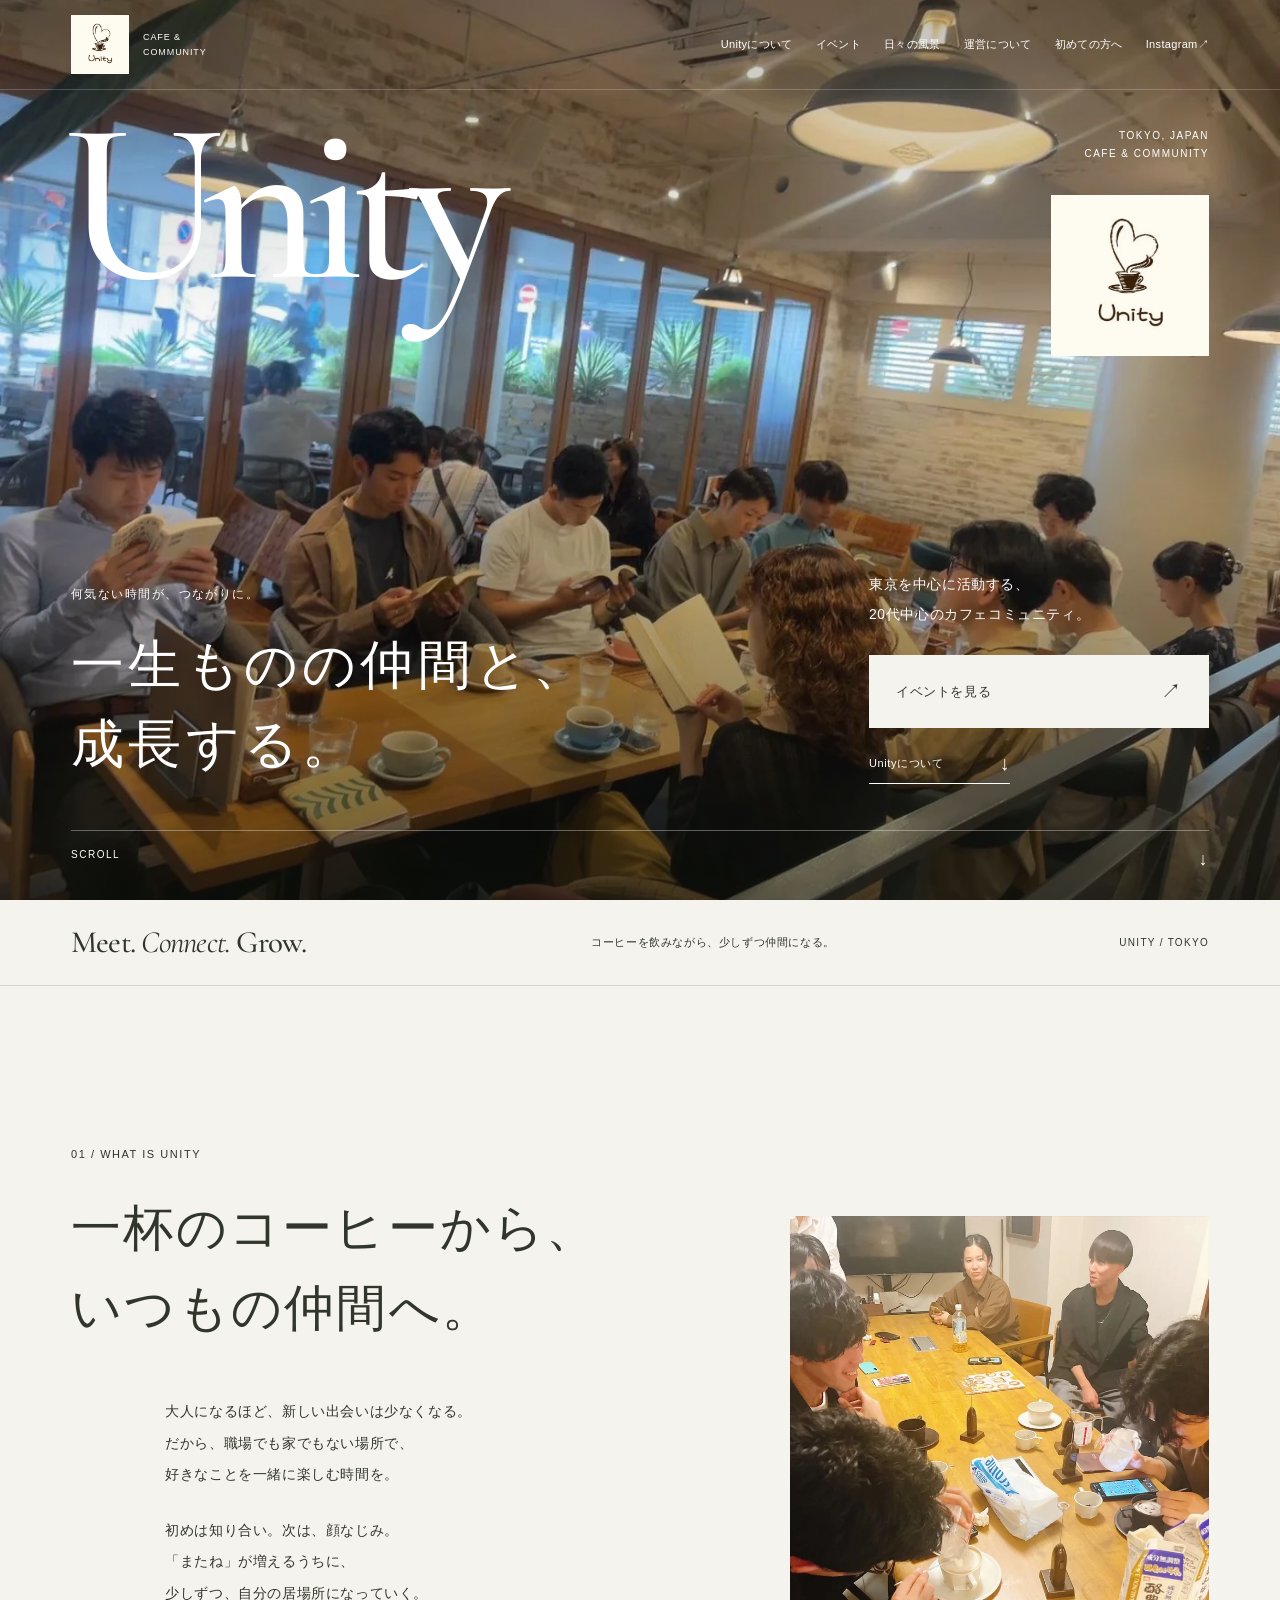
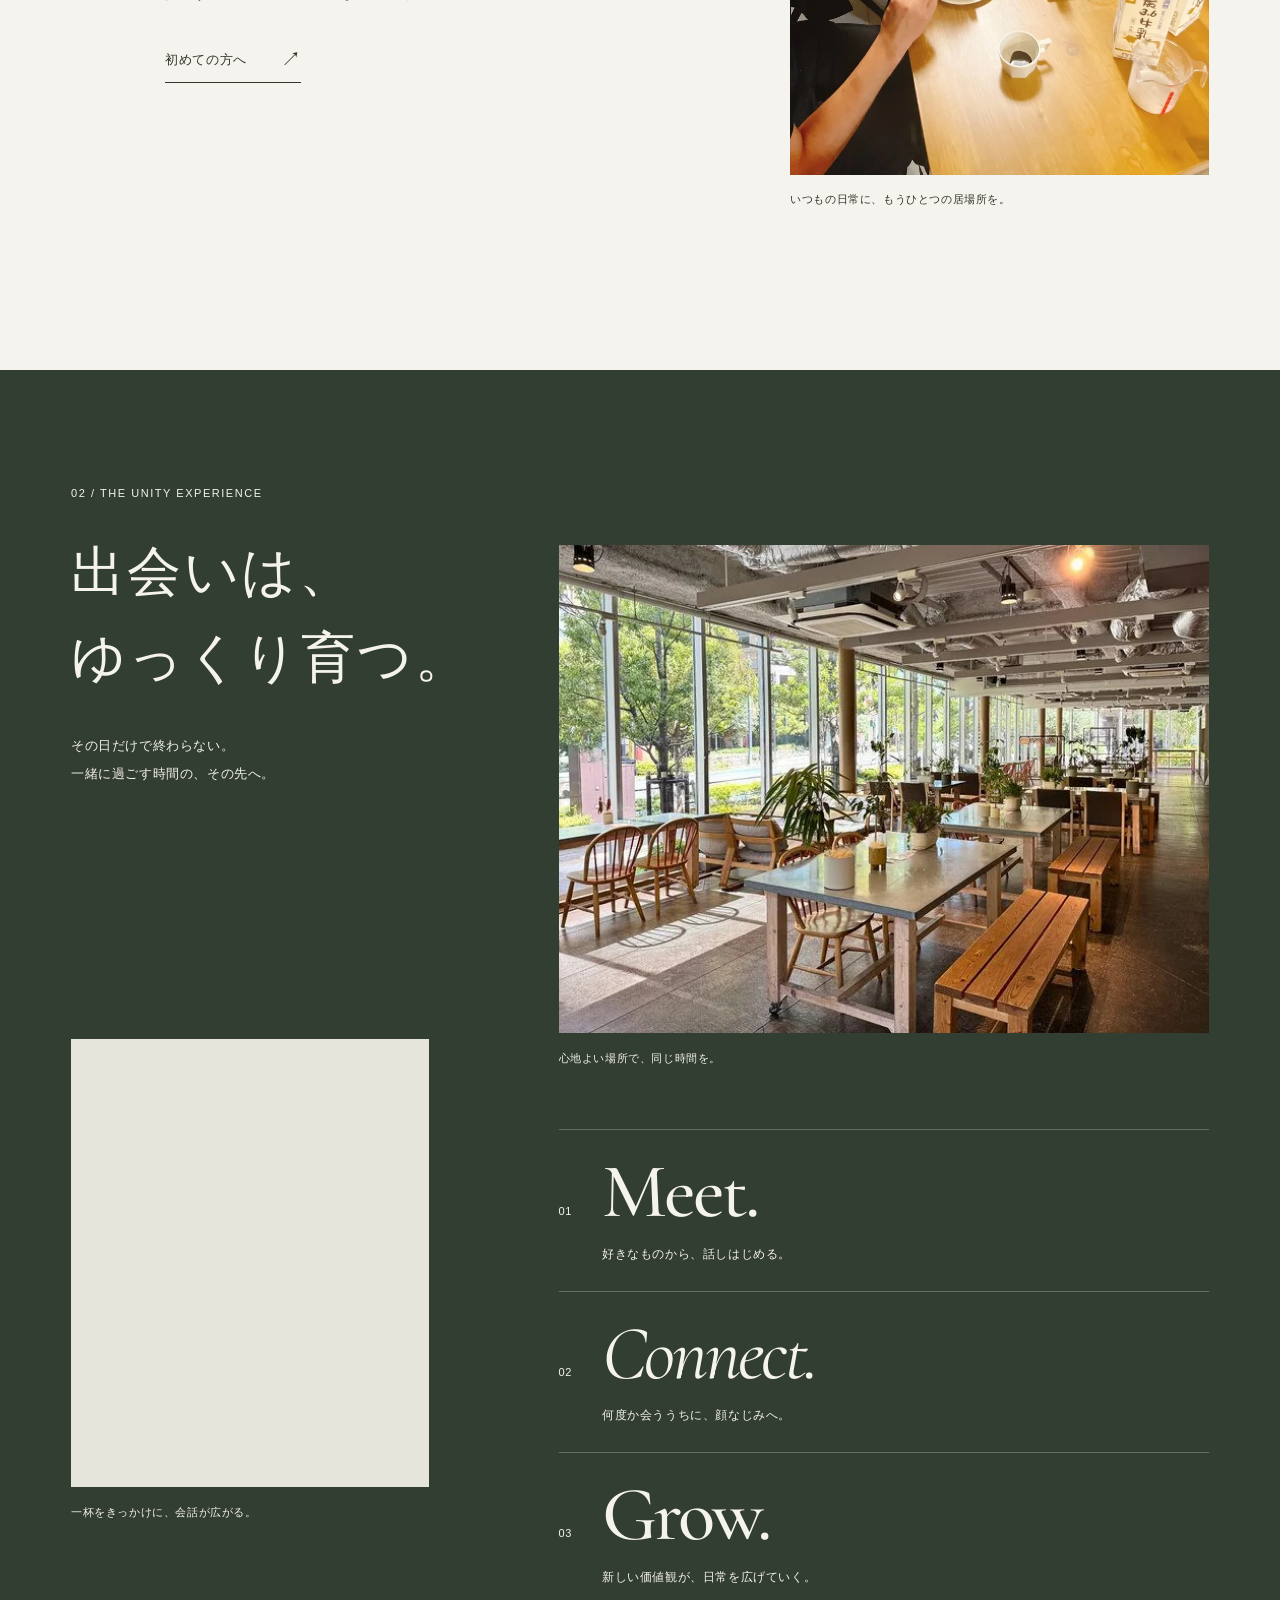
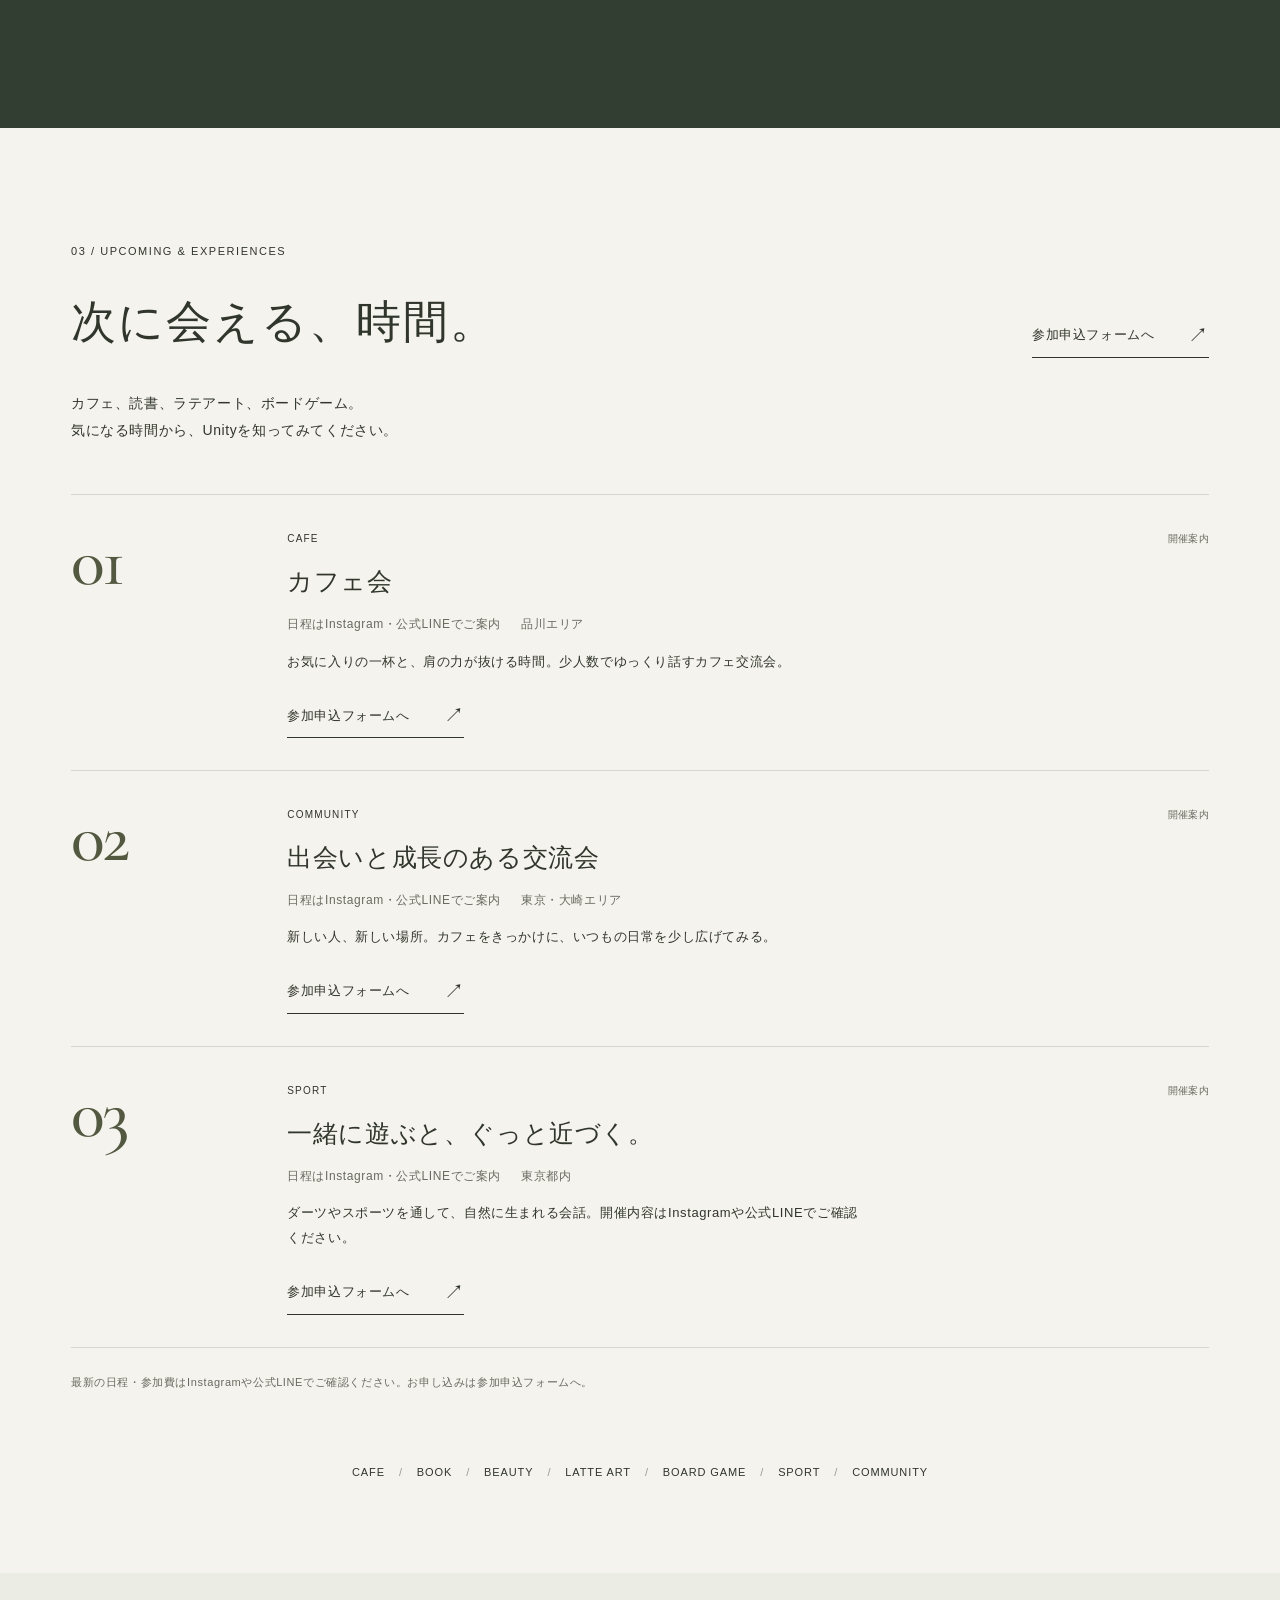
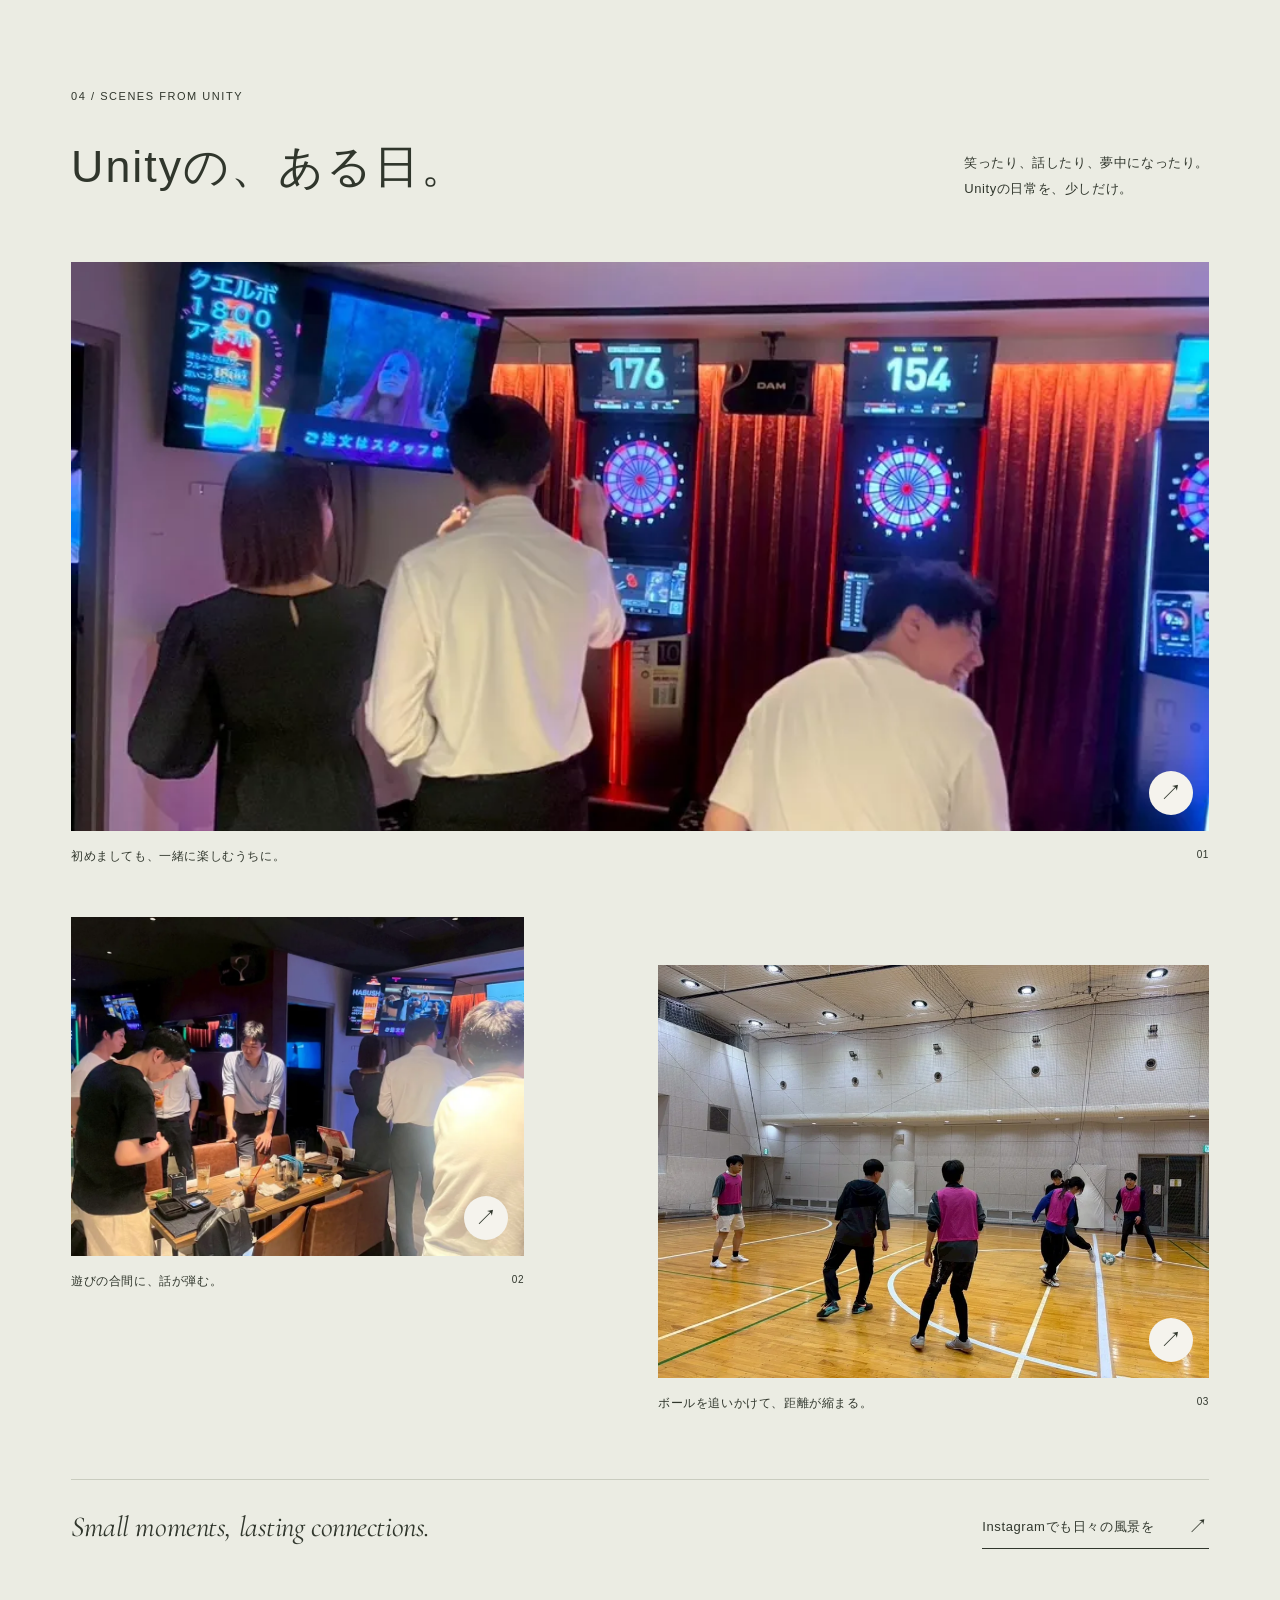
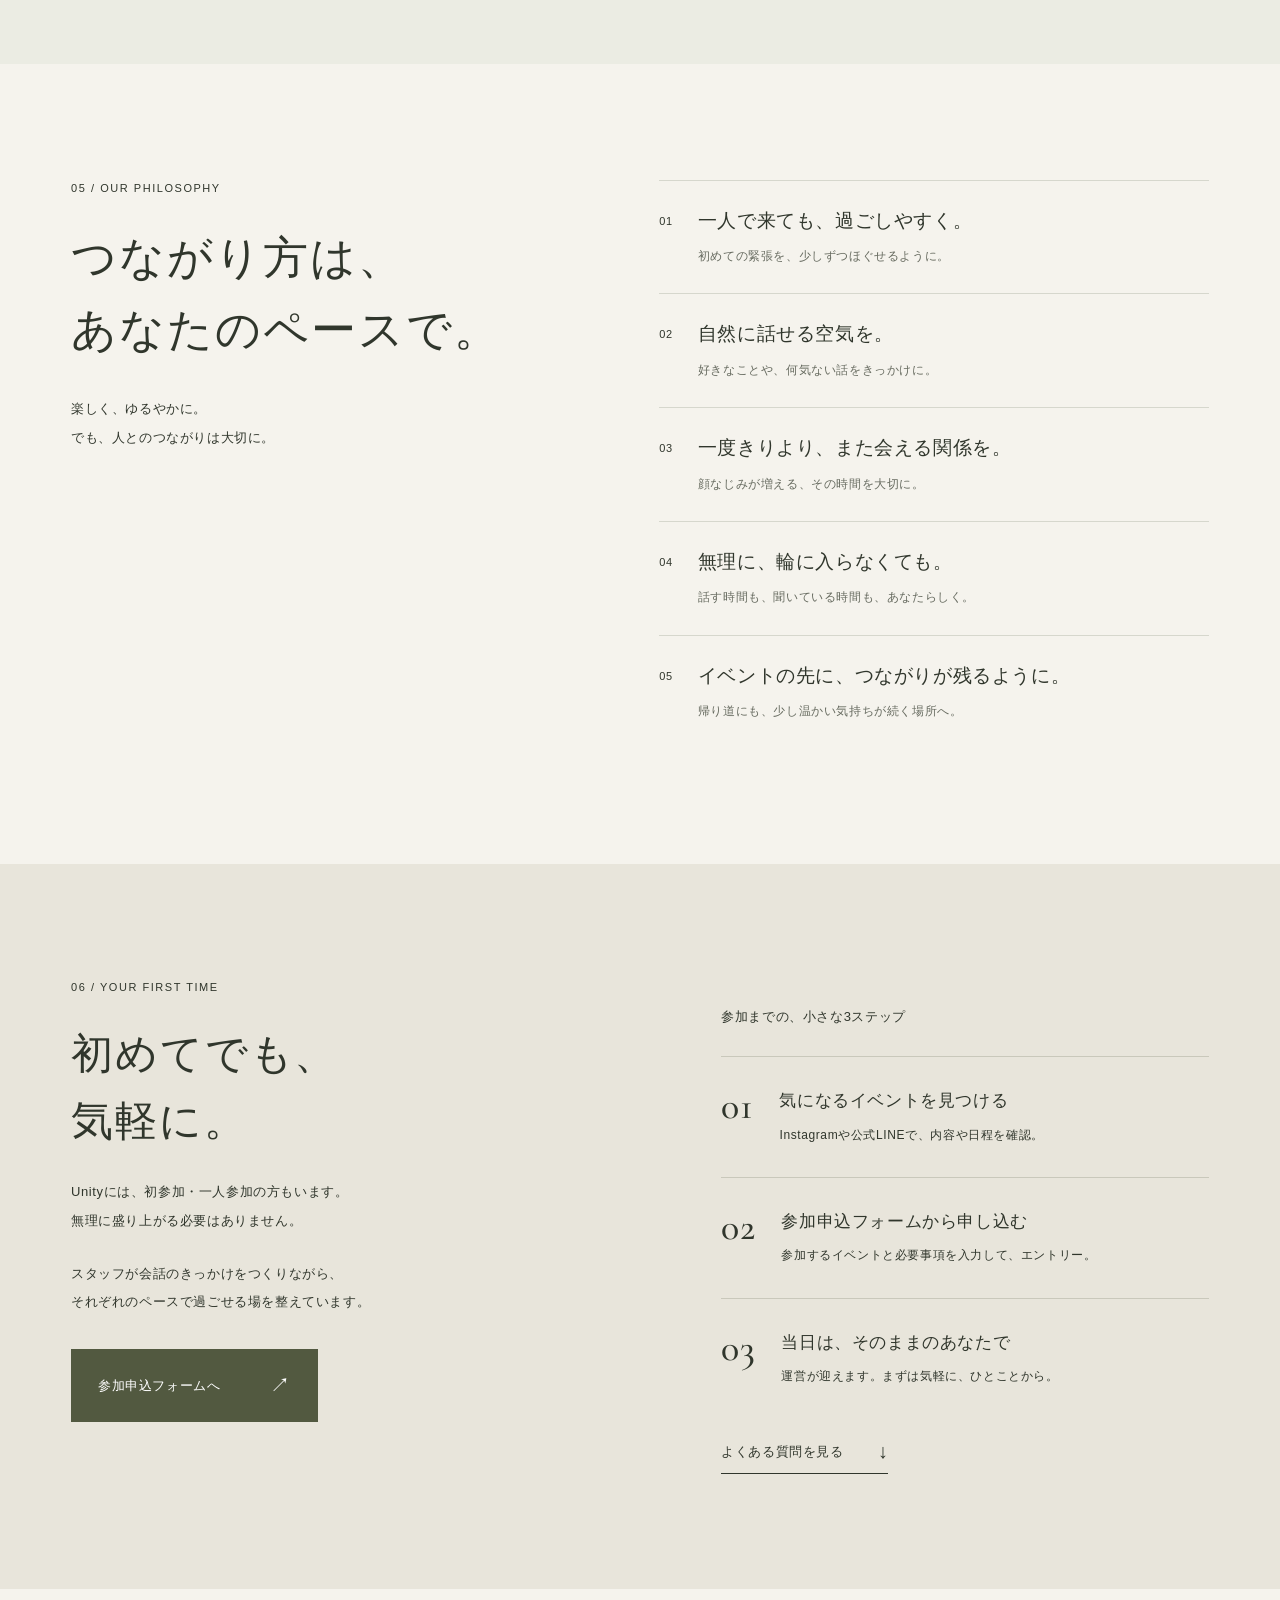
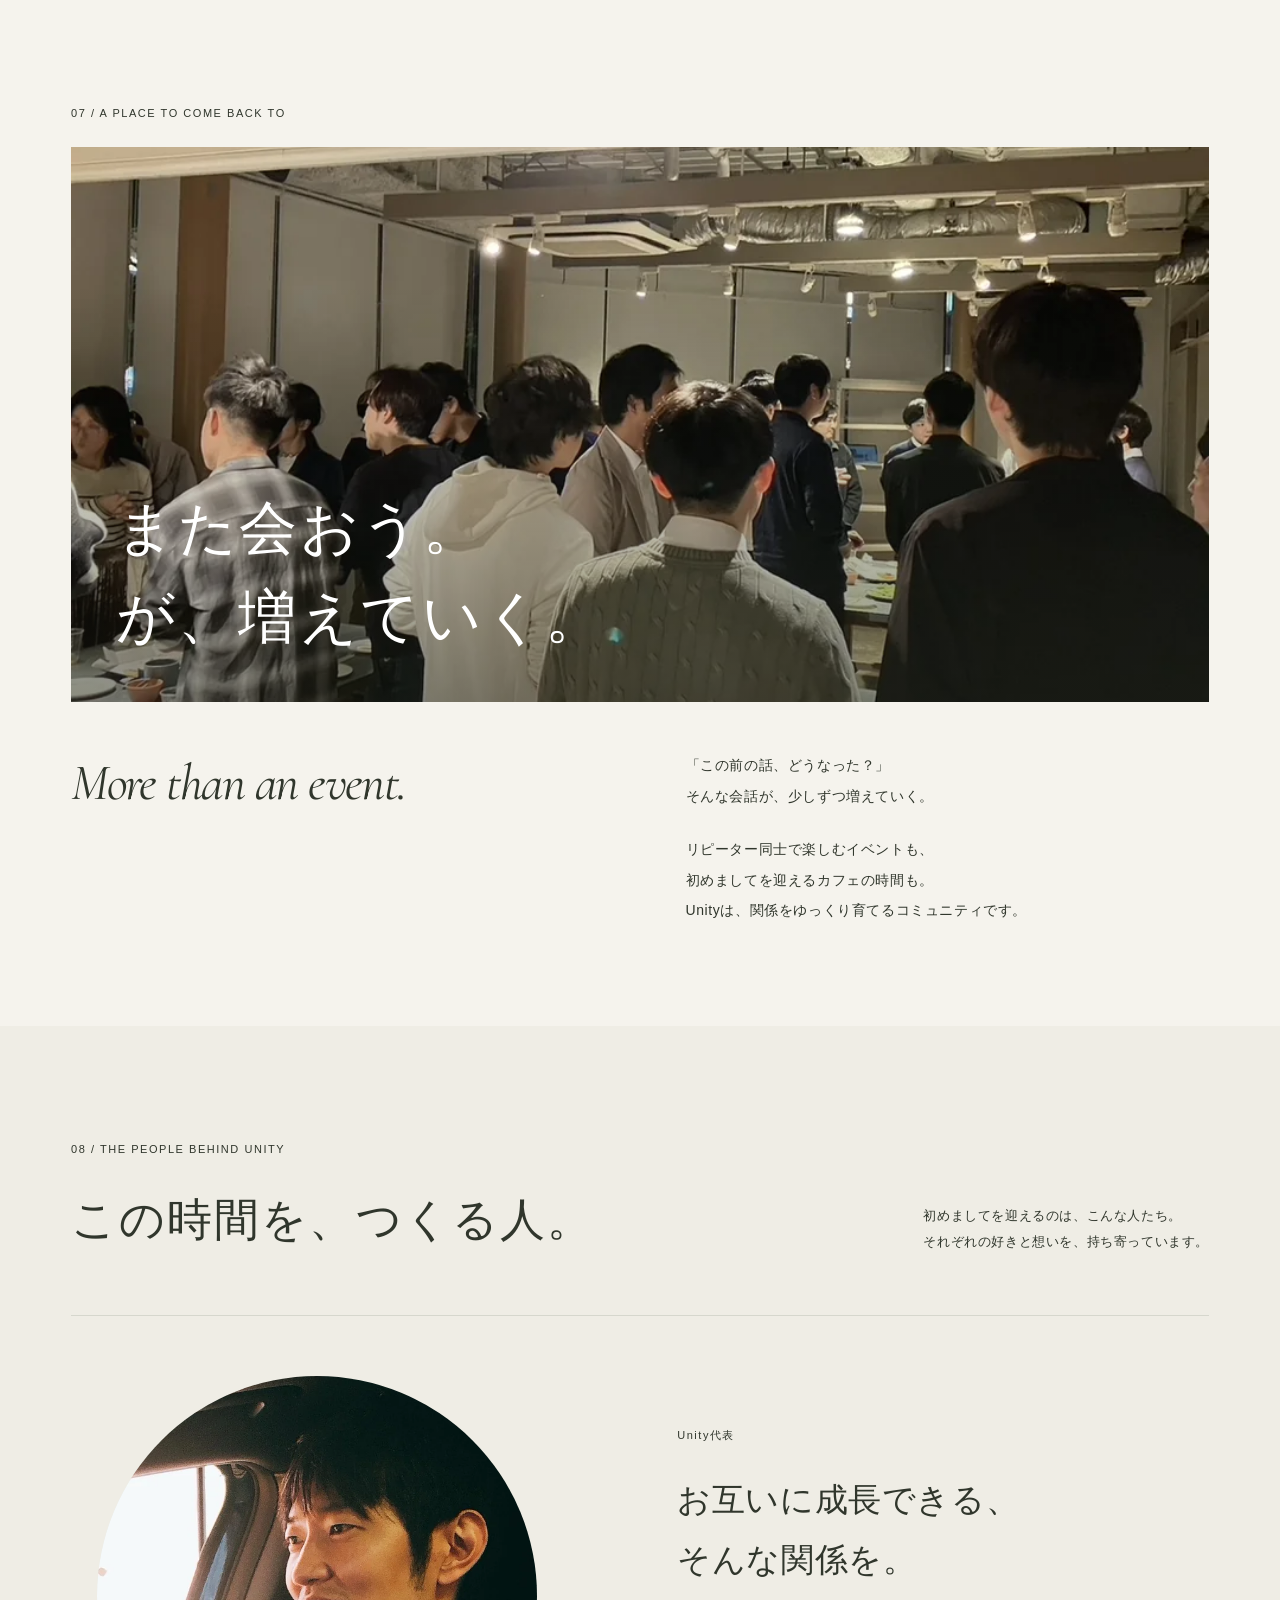
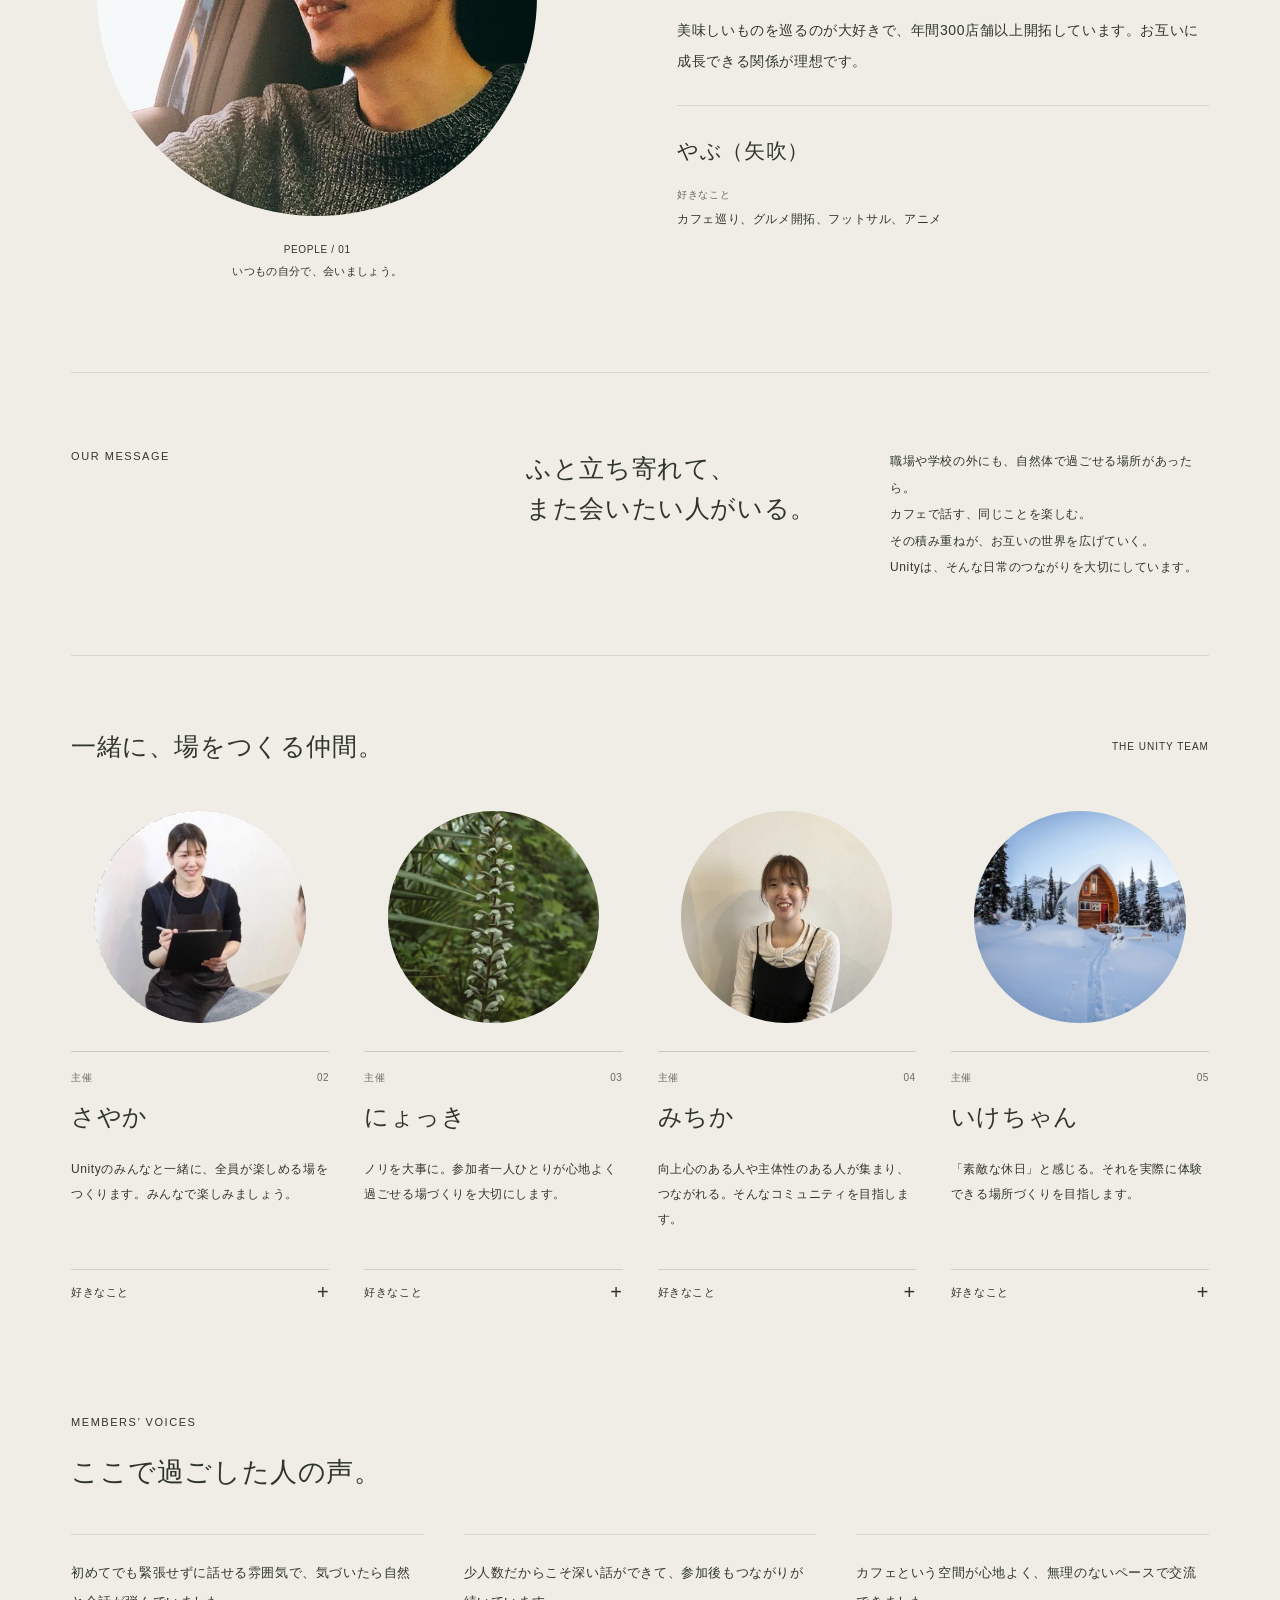
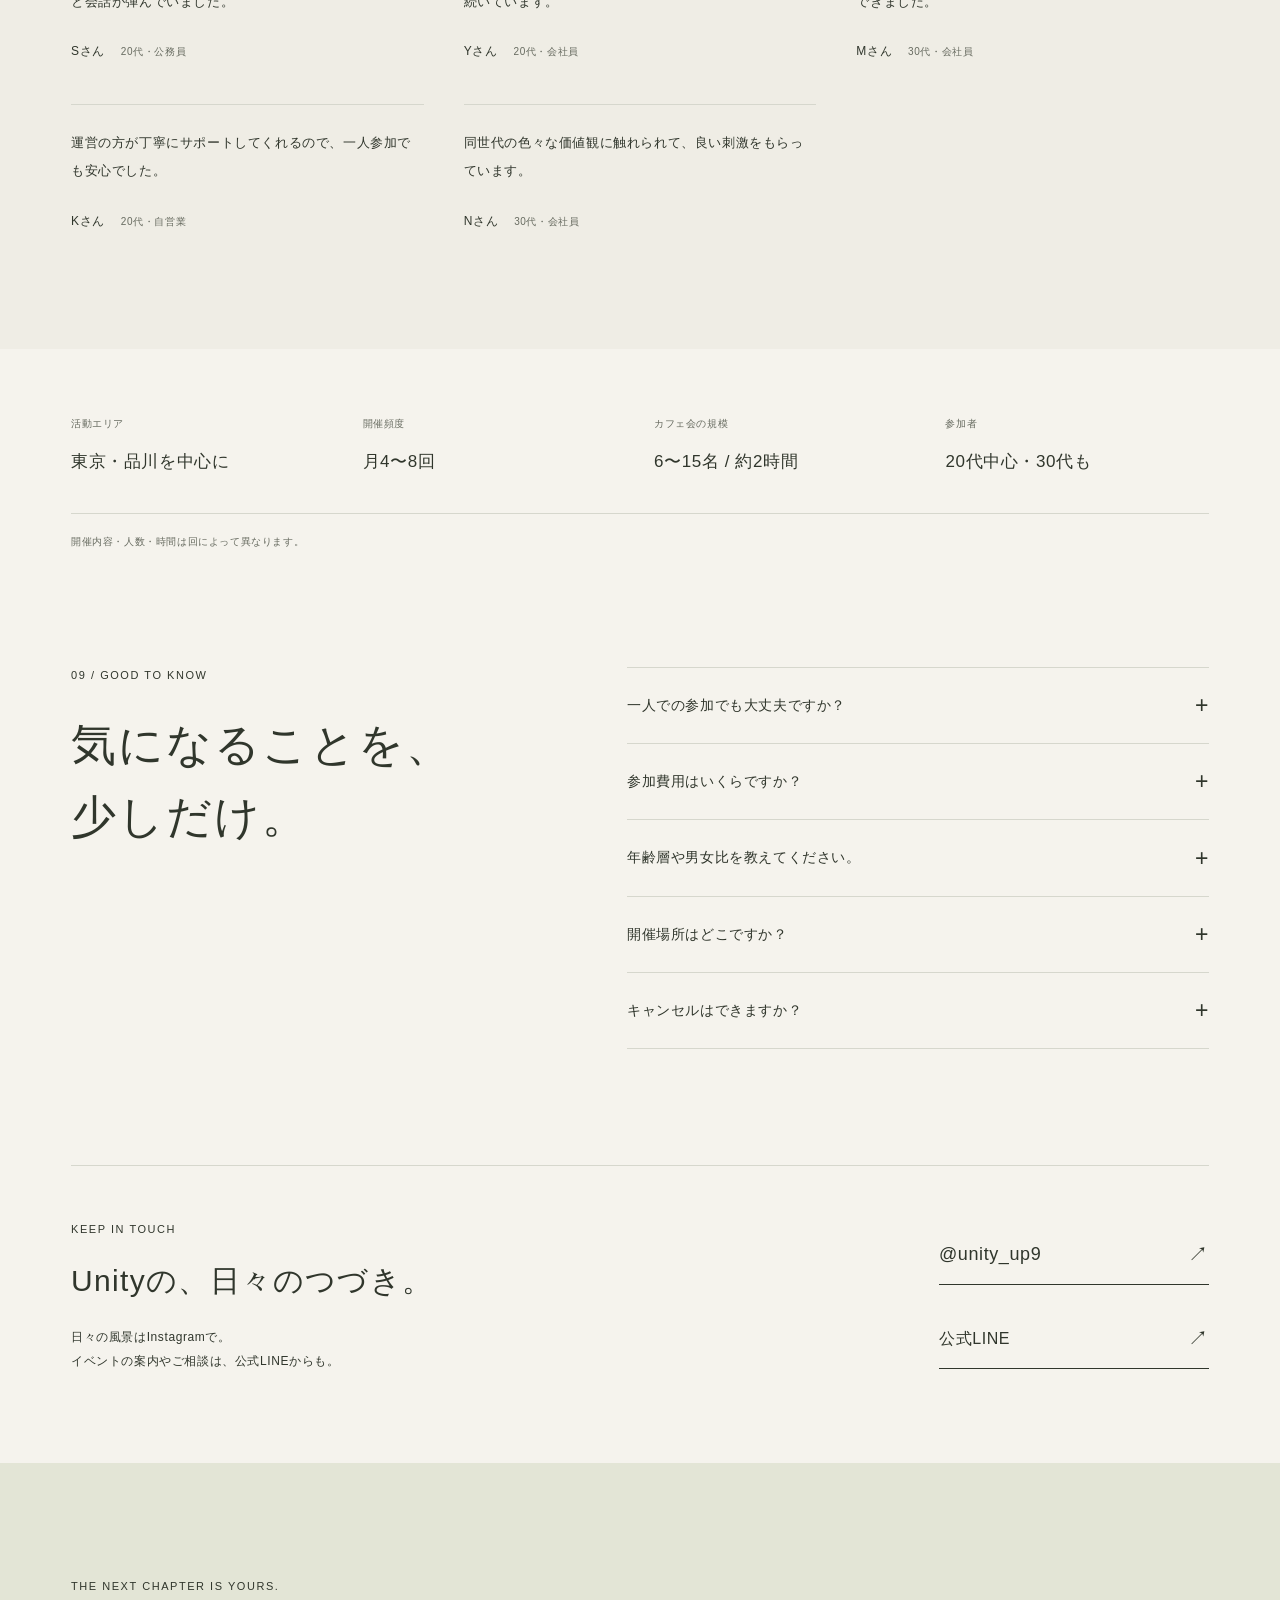
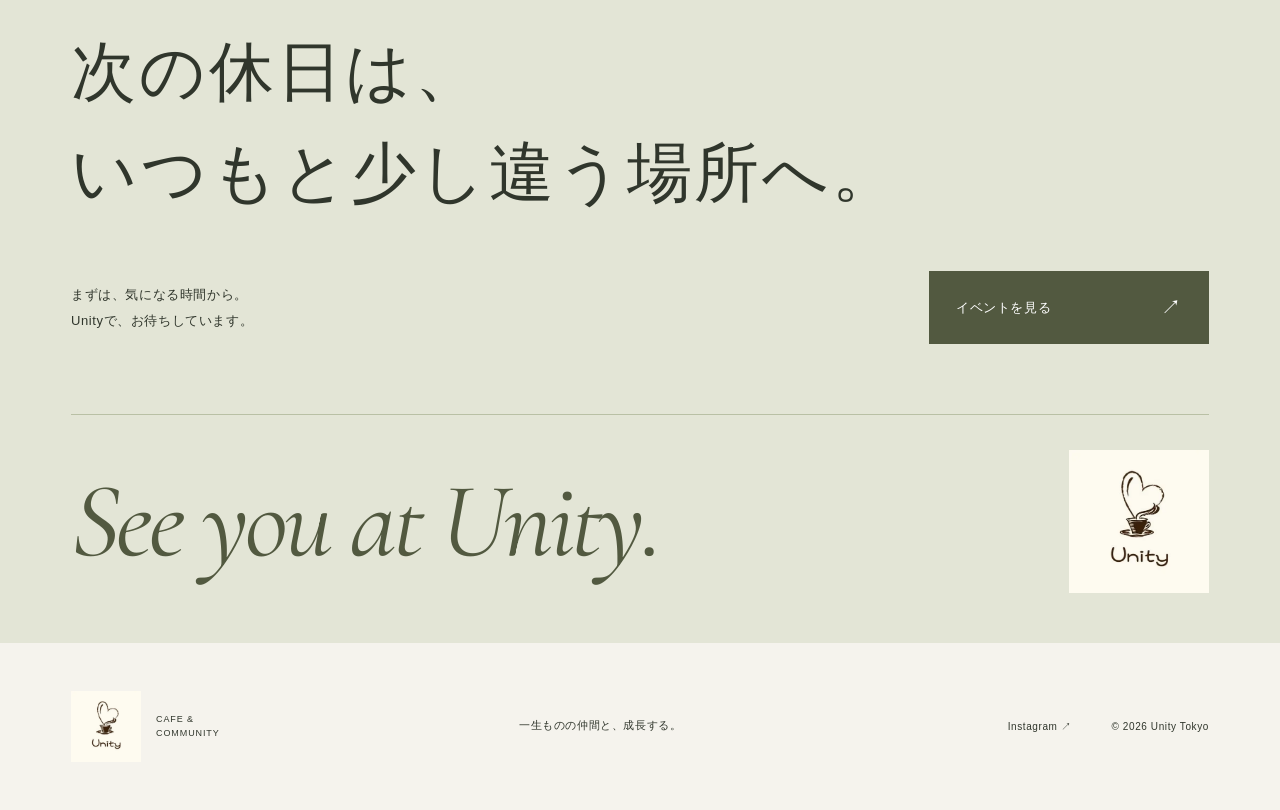
==== commit 0212b55e: "Fix mobile opening startup under slow loading and reduced motion" ====
--- a/index.html
+++ b/index.html
@@ -45,30 +45,40 @@
       type="image/webp"
     />
     <script>
-      // The cover is decorative. A failed script must never hide the site.
-      if (
-        !matchMedia("(prefers-reduced-motion: reduce)").matches &&
-        !location.hash
-      ) {
+      // Start the safety timeout after CSS can show the cover, not during download.
+      if (!location.hash) {
         document.documentElement.classList.add("intro-pending");
-        window.unityIntroFallback = setTimeout(() => {
-          document.documentElement.classList.remove(
-            "intro-pending",
-            "intro-revealing",
-          );
-          document.querySelector(".intro-screen")?.remove();
-          document.querySelectorAll("[data-intro-inert]").forEach((node) => {
-            node.inert = false;
-            delete node.dataset.introInert;
-          });
-        }, 4000);
+        window.unityStartIntroFallback = () => {
+          if (window.unityIntroFallback) return;
+          window.unityIntroFallback = setTimeout(() => {
+            document.documentElement.classList.remove(
+              "intro-pending",
+              "intro-revealing",
+            );
+            document.querySelector(".intro-screen")?.remove();
+            document.querySelectorAll("[data-intro-inert]").forEach((node) => {
+              node.inert = false;
+              delete node.dataset.introInert;
+            });
+          }, 4000);
+        };
+        document.addEventListener(
+          "load",
+          function stylesheetReady(event) {
+            if (event.target.matches?.('link[rel="stylesheet"]')) {
+              window.unityStartIntroFallback();
+              document.removeEventListener("load", stylesheetReady, true);
+            }
+          },
+          true,
+        );
       }
     </script>
-    <link rel="stylesheet" href="style.css" />
+    <link rel="preload" href="assets/images/unity-logo-396.webp" as="image" />
+    <link rel="stylesheet" href="style.css?v=mobile-opening-2" />
     <script src="content.js" defer></script>
     <script src="event-feed.js" defer></script>
     <script src="script.js" defer></script>
-    <script src="intro.js" defer></script>
   </head>
   <body>
     <div class="intro-screen" aria-hidden="true">
@@ -80,6 +90,7 @@
           height="403"
           alt=""
           decoding="async"
+          fetchpriority="high"
         />
         <p class="intro-caption">CAFE &amp; COMMUNITY</p>
       </div>
@@ -628,5 +639,6 @@
         >をご覧ください。
       </div></noscript
     >
+    <script src="intro.js?v=mobile-opening-2" async></script>
   </body>
 </html>
--- a/style.css
+++ b/style.css
@@ -2249,6 +2249,7 @@
   position: fixed;
   inset: 0;
   width: 100vw;
+  height: 100vh;
   height: 100dvh;
   z-index: 1000;
   background: #fefaf1;
@@ -2318,12 +2319,19 @@
   filter: none;
 }
 @media (prefers-reduced-motion: reduce) {
-  .intro-screen {
-    display: none !important;
-  }
-  .intro-pending .site-header,
-  .intro-pending main,
-  .intro-pending .site-footer {
+  .intro-screen,
+  .intro-mark,
+  .intro-caption {
+    transition: none;
+  }
+  .intro-screen.is-ready .intro-mark,
+  .intro-screen.is-ready .intro-caption {
+    opacity: 1;
+    transform: none;
+  }
+  .intro-revealing .site-header,
+  .intro-revealing main,
+  .intro-revealing .site-footer {
     opacity: 1;
     filter: none;
     transform: none;
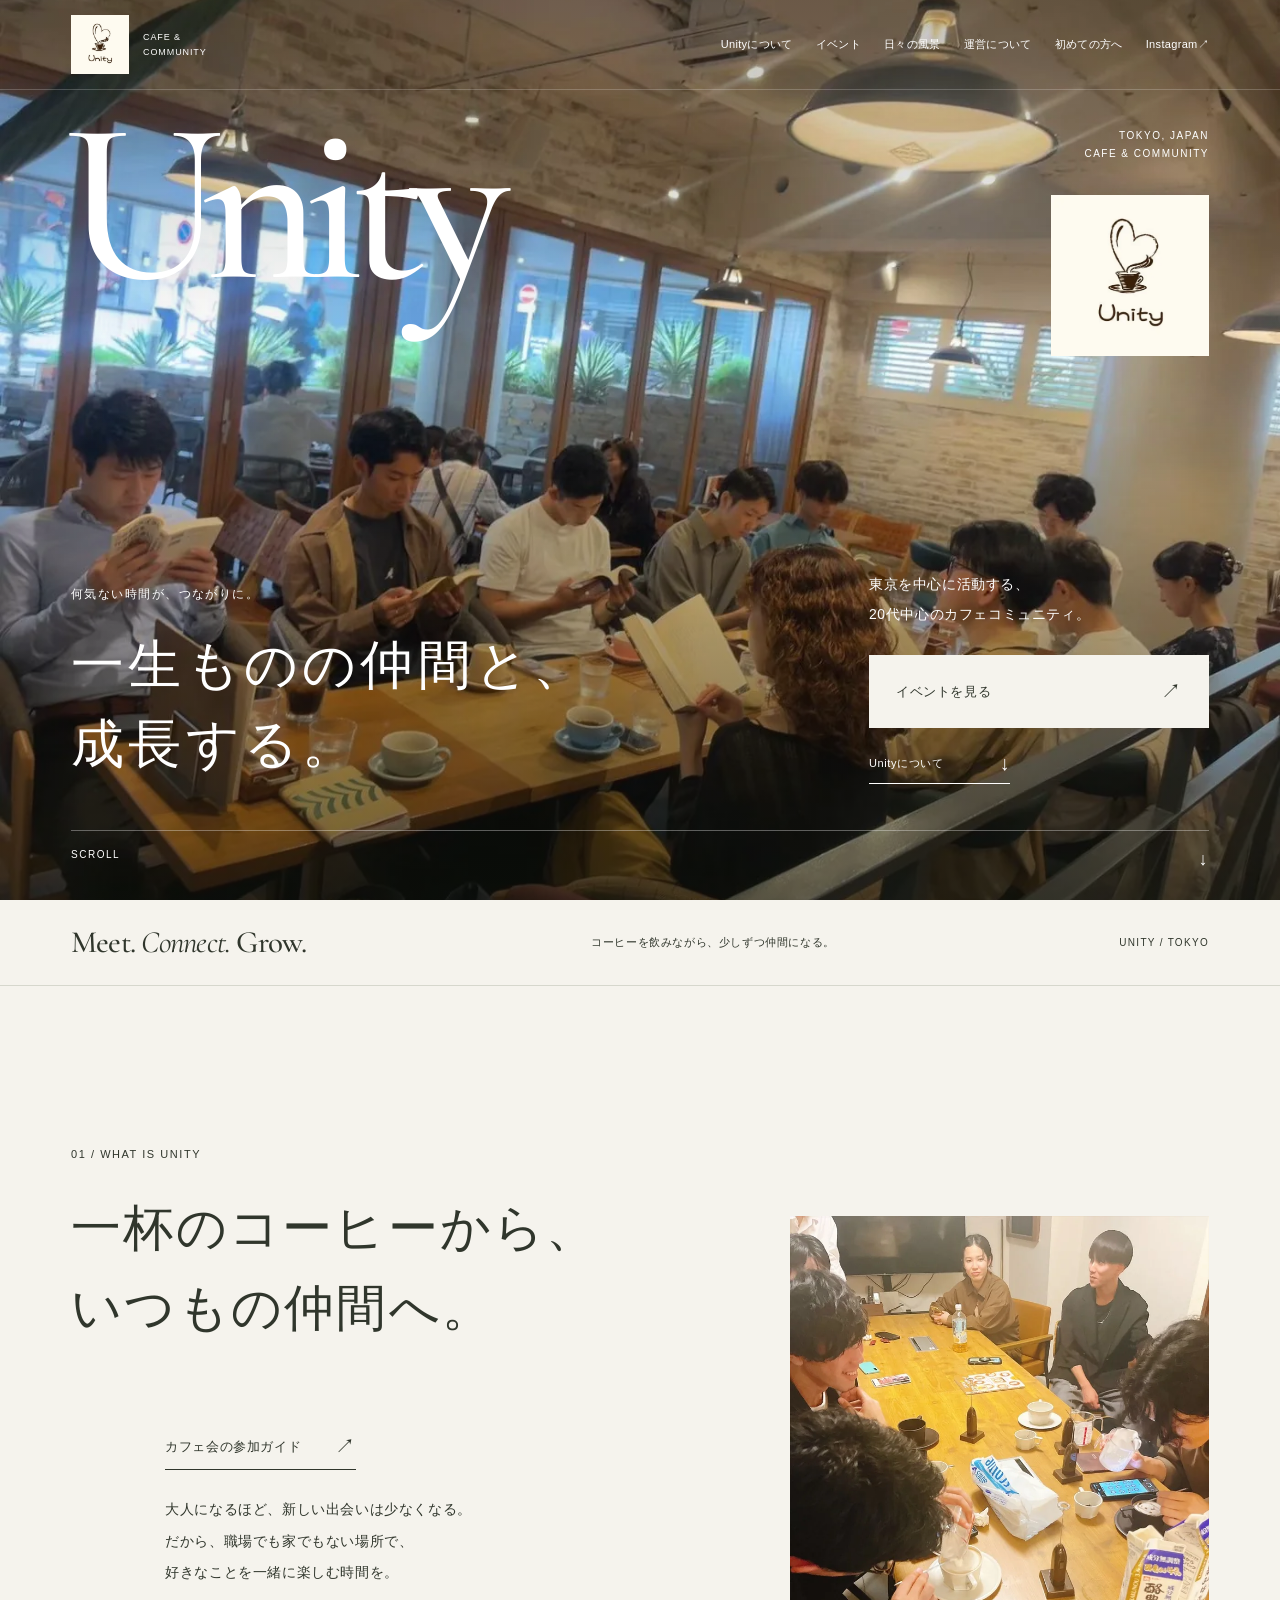
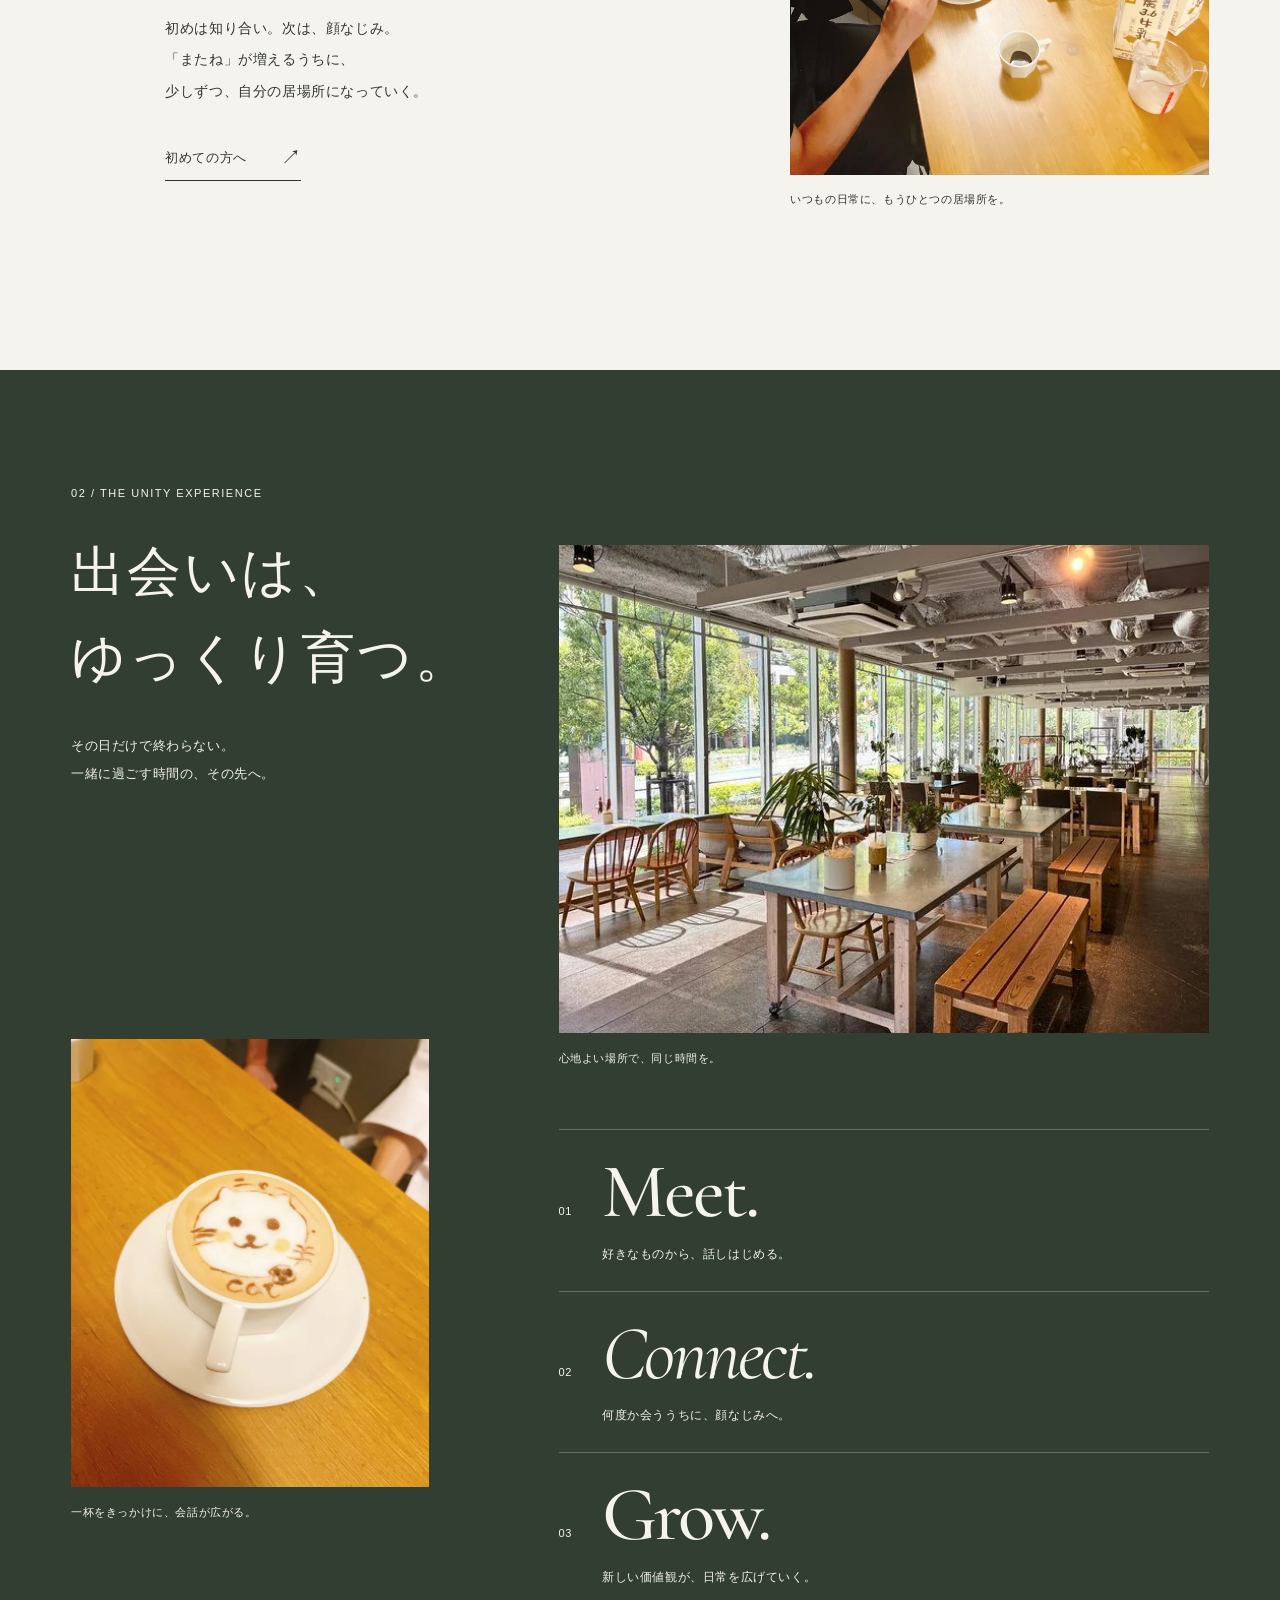
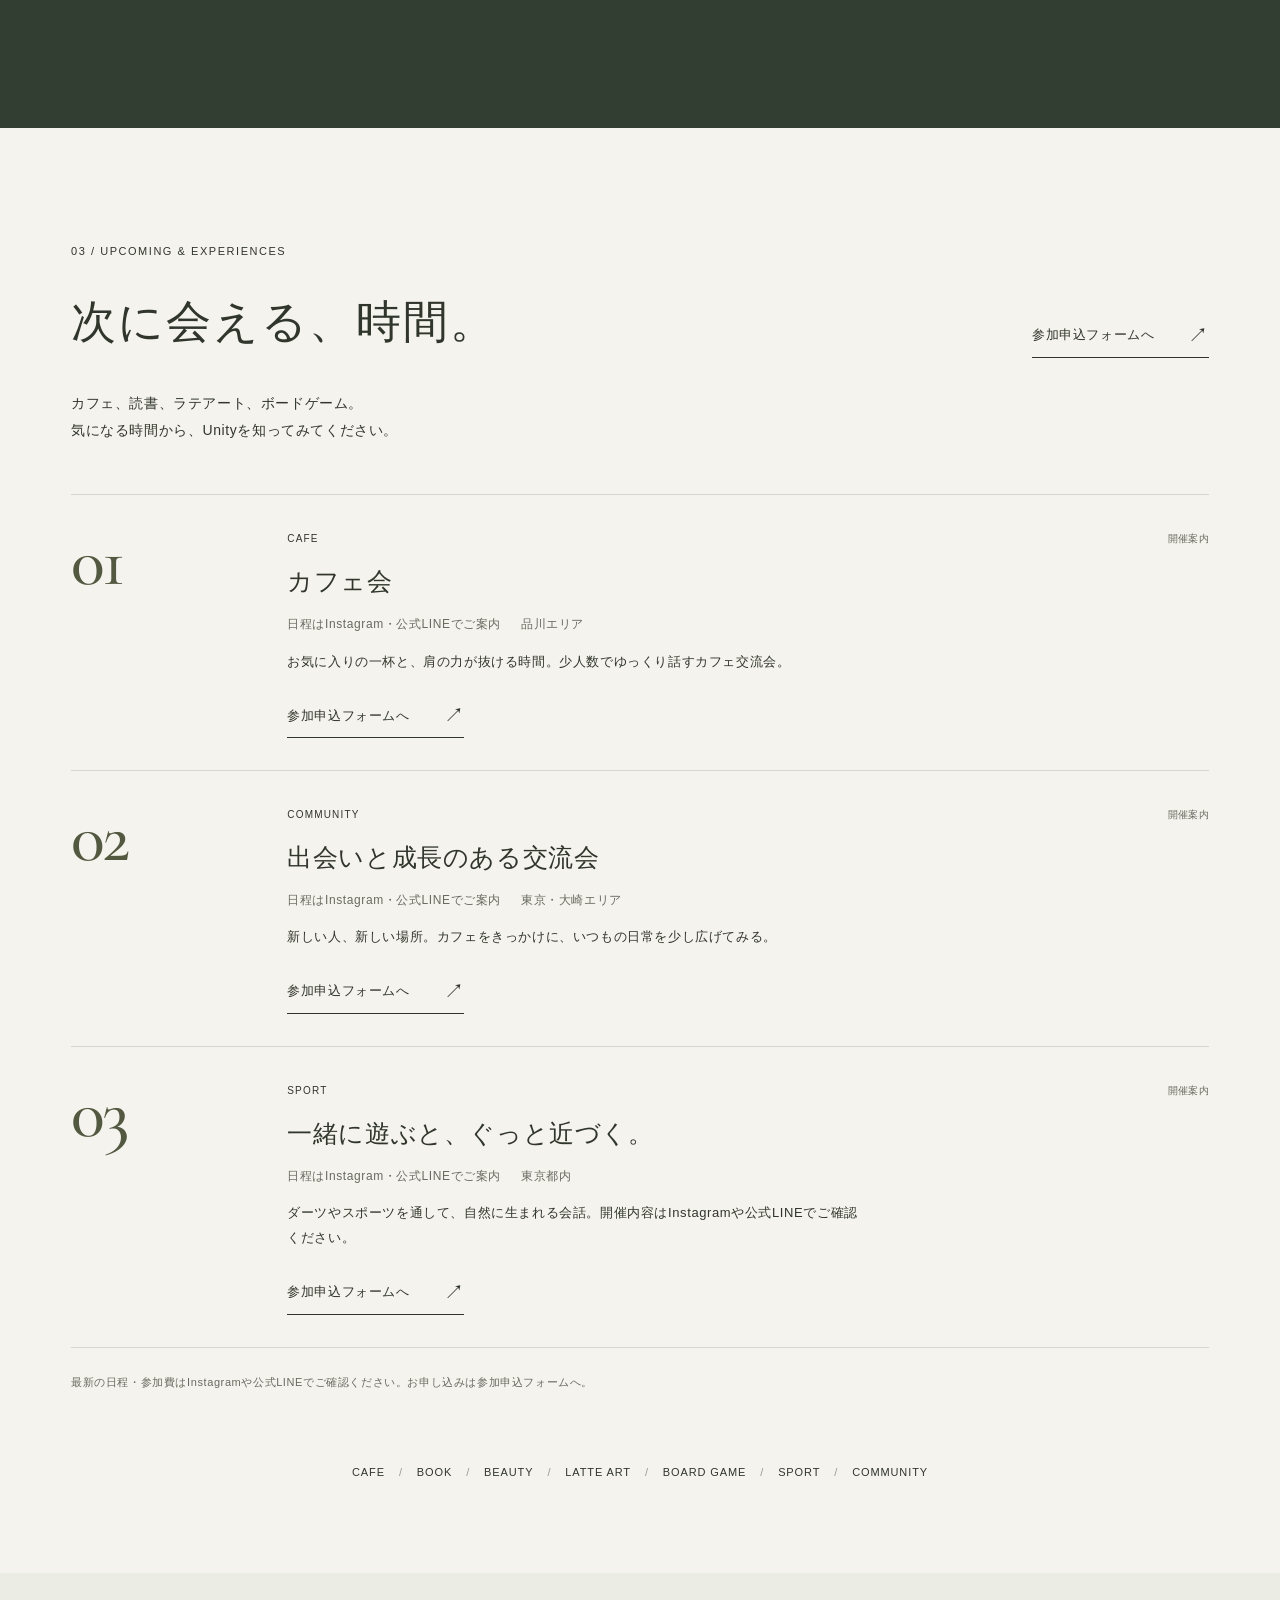
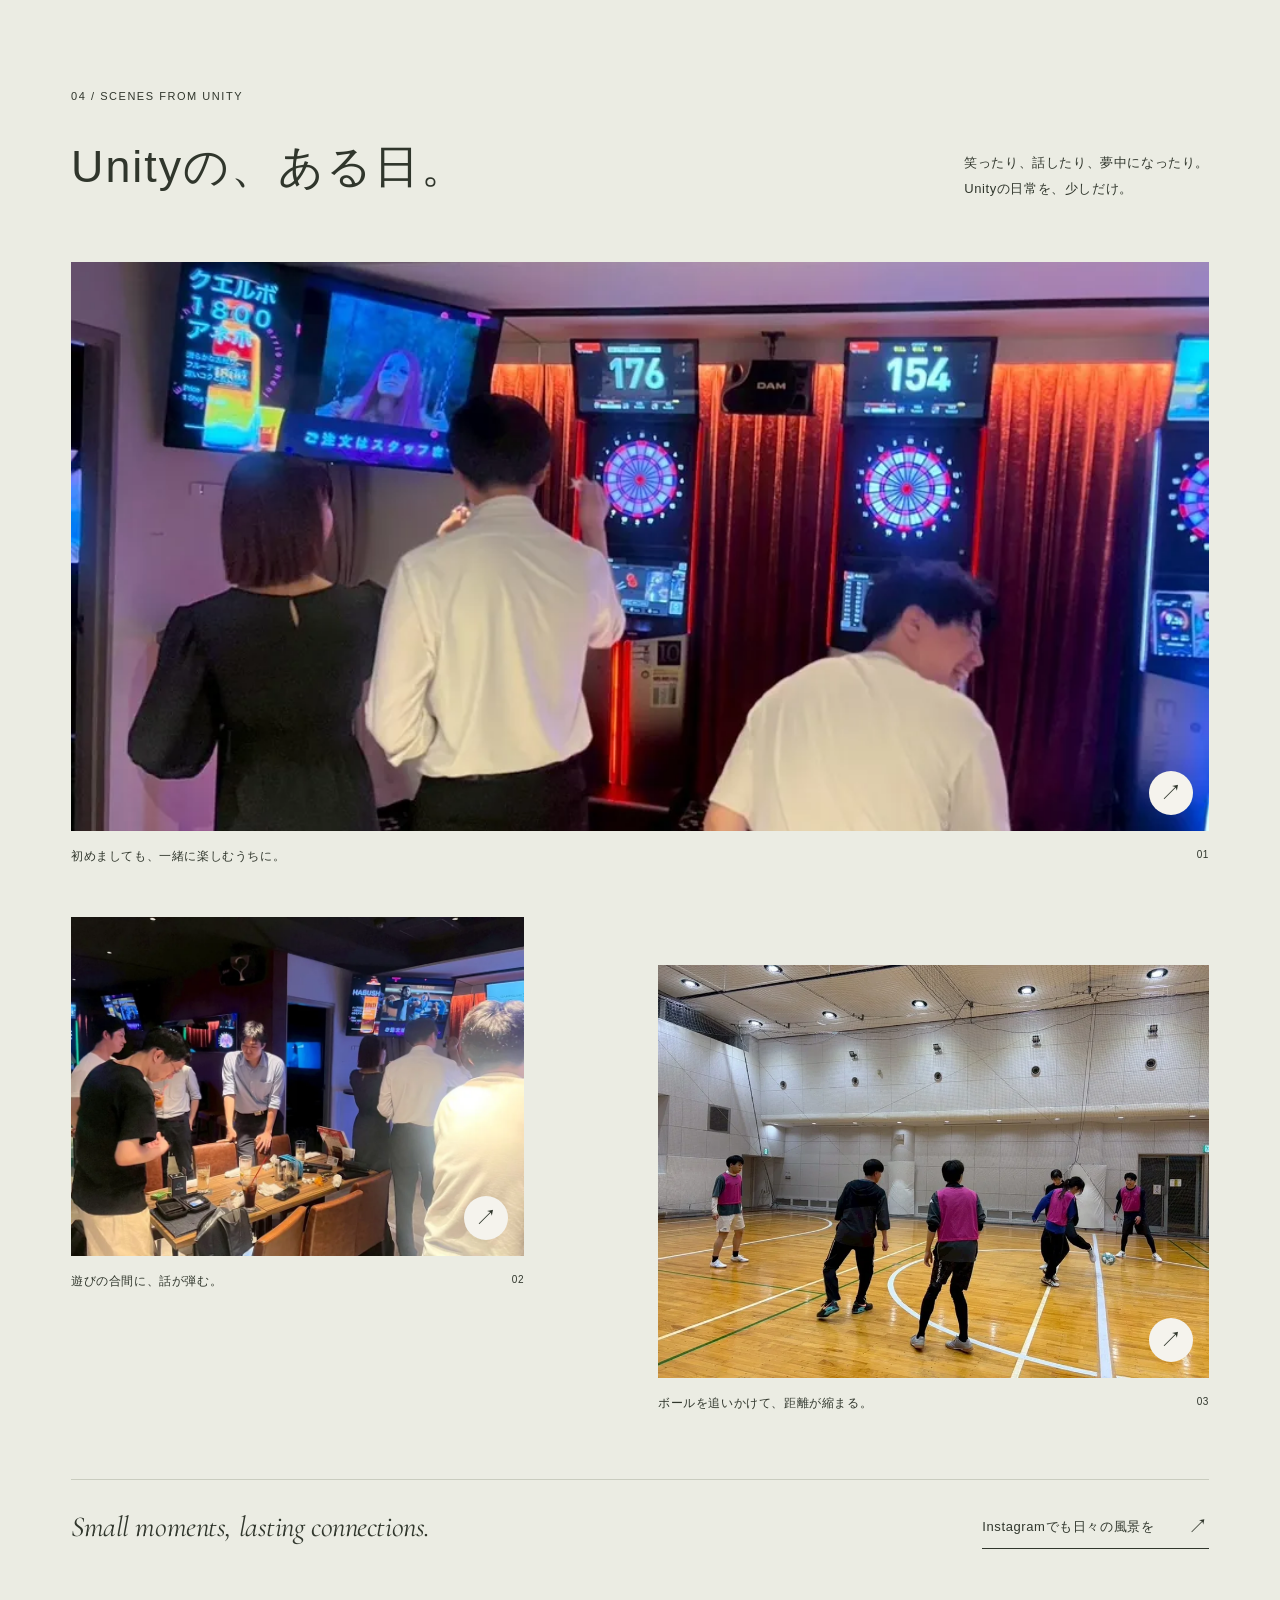
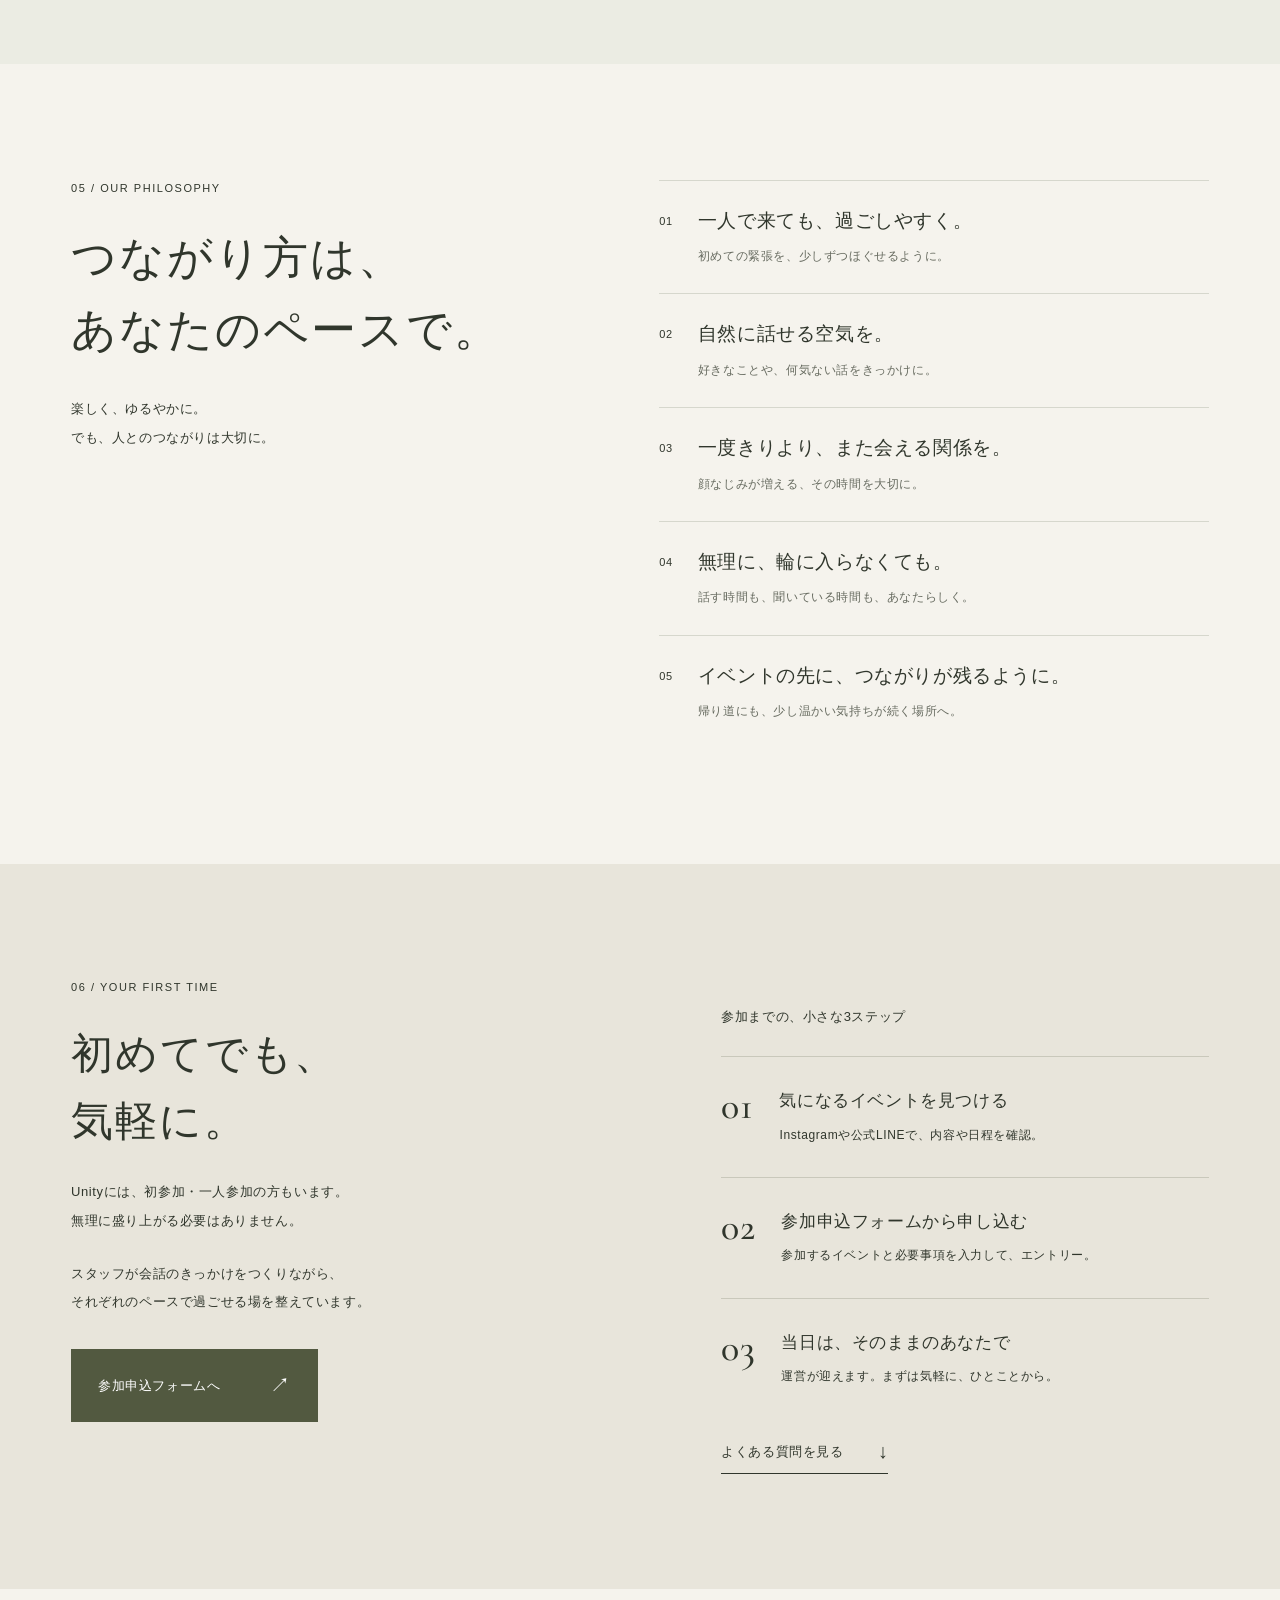
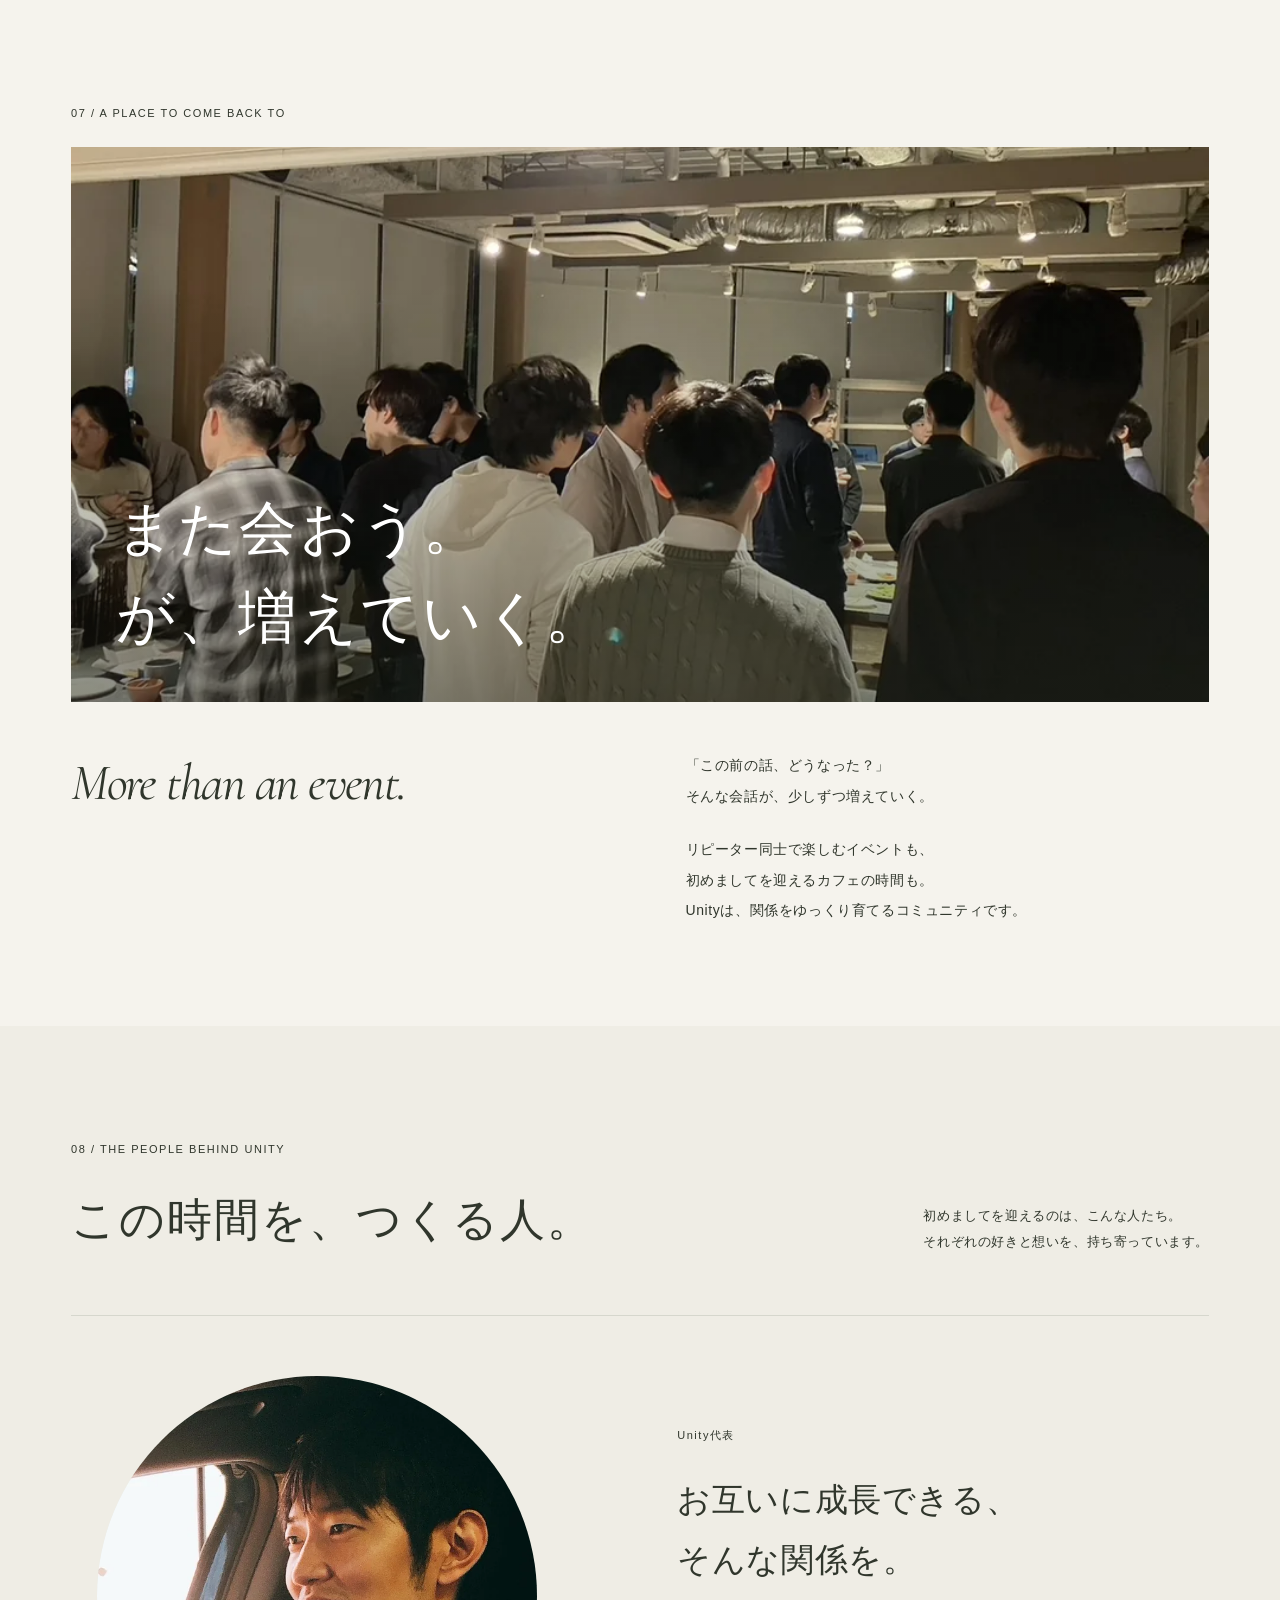
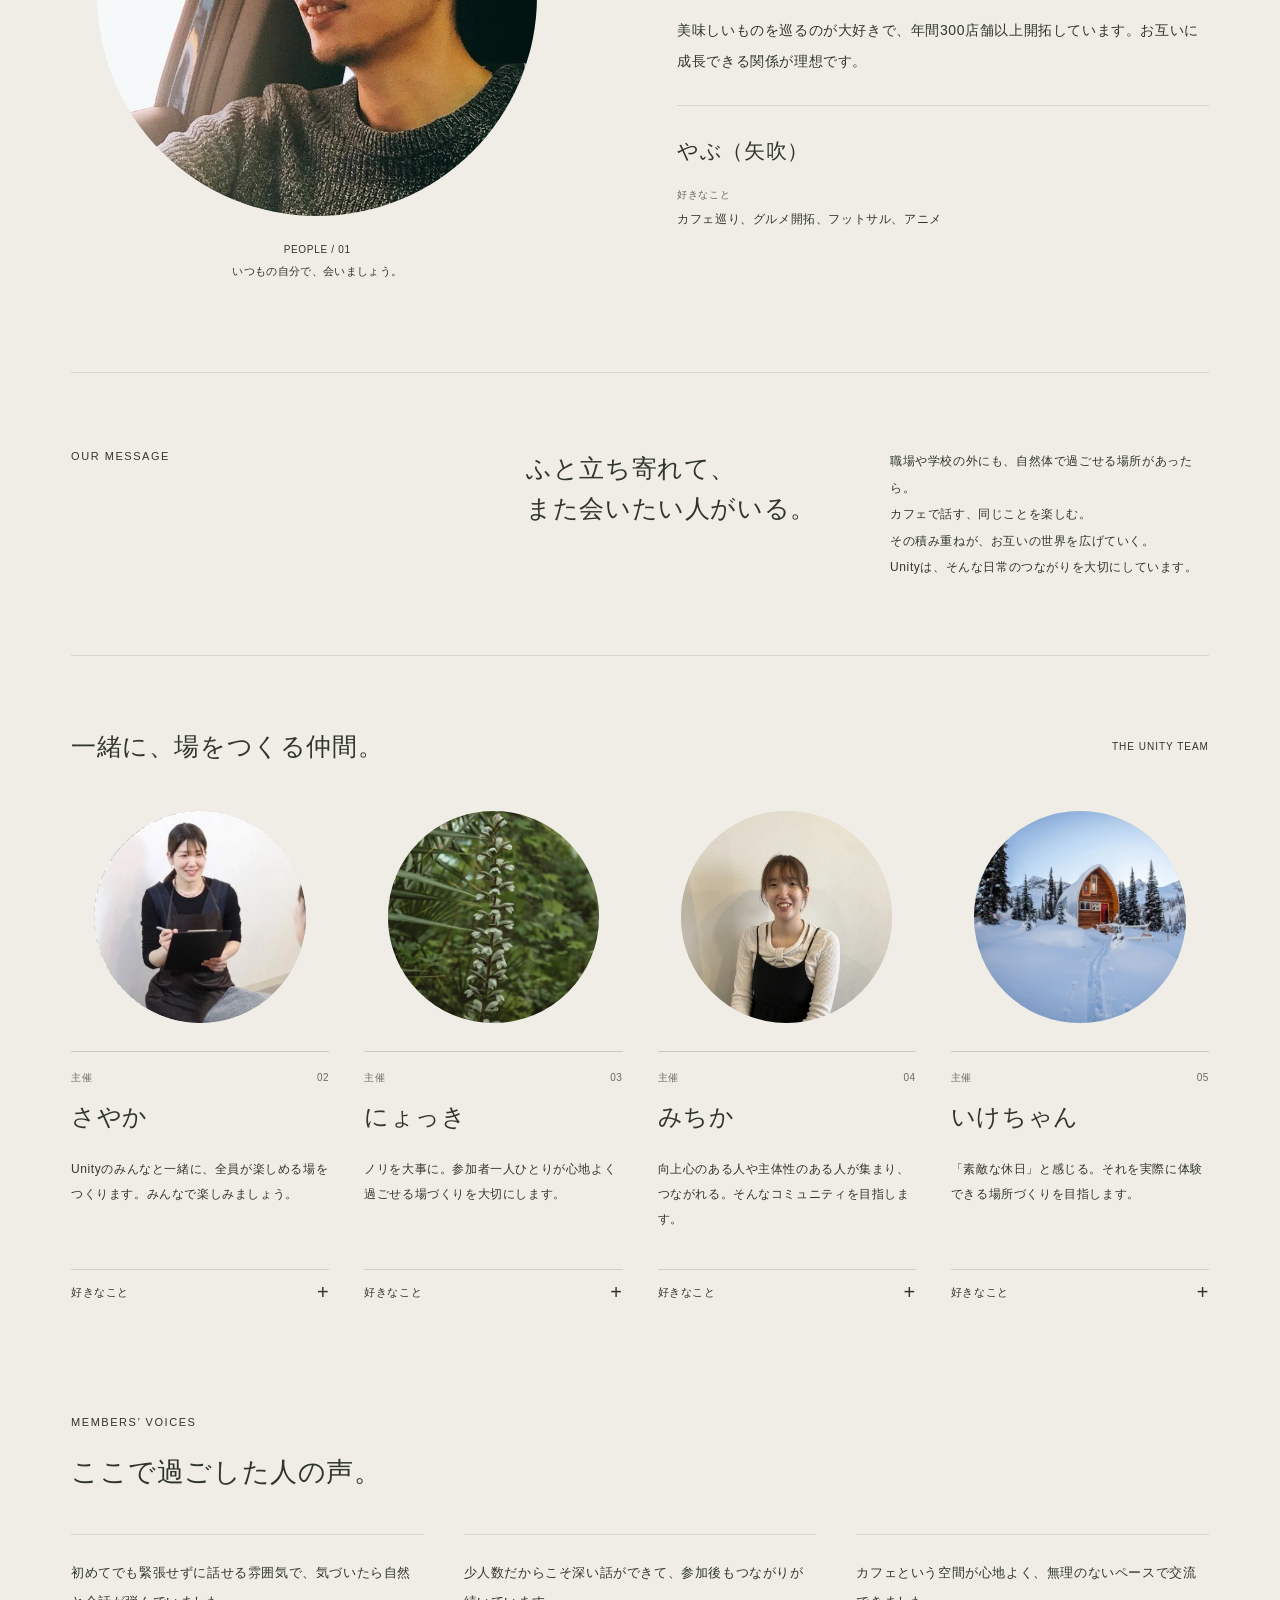
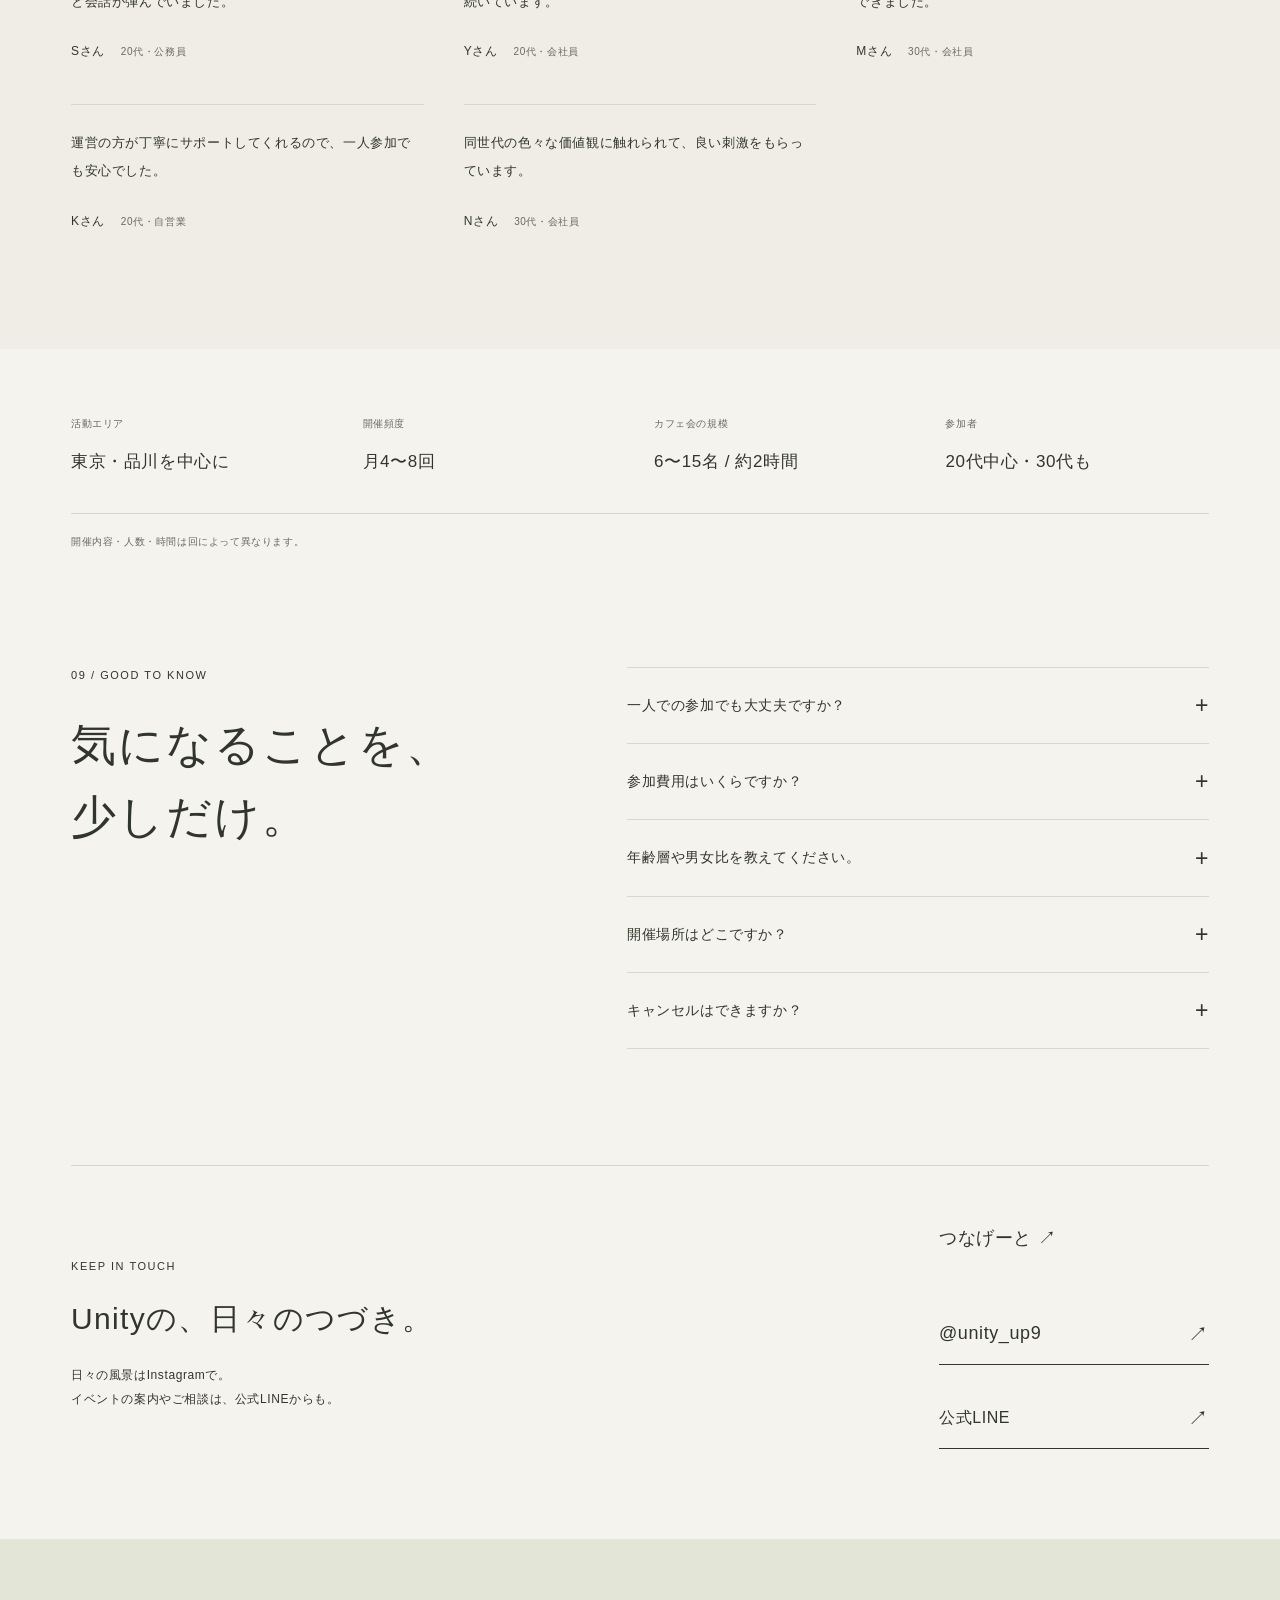
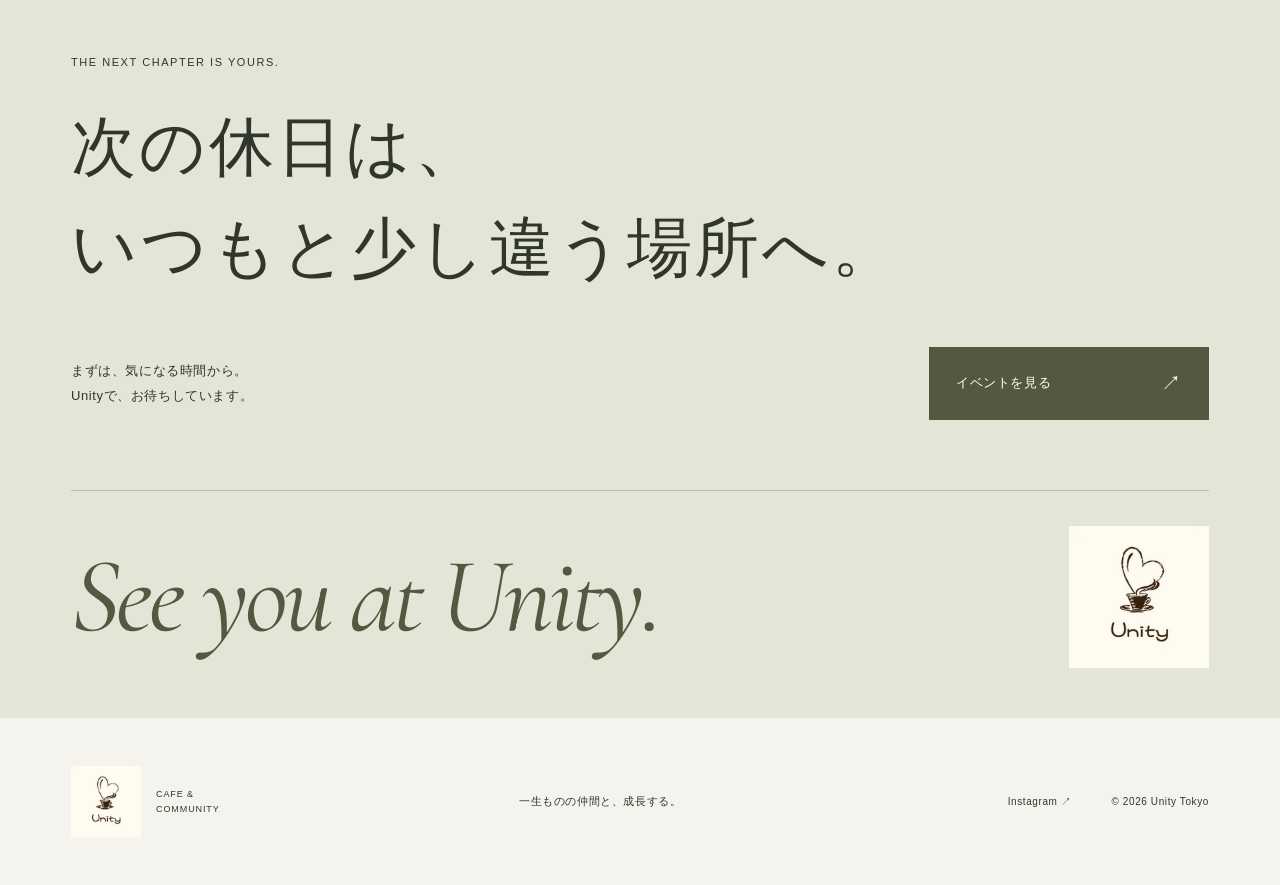
==== commit a68b3d35: "feat(seo): make Unity crawlable and add a useful participation guide" ====
--- a/index.html
+++ b/index.html
@@ -4,10 +4,10 @@
     <meta charset="UTF-8" />
     <meta name="viewport" content="width=device-width, initial-scale=1" />
     <meta name="theme-color" content="#f5f3ed" />
-    <title>Unity | 東京の20代カフェコミュニティ</title>
+    <title>東京・品川の20代カフェ会・社会人コミュニティ｜Unity</title>
     <meta
       name="description"
-      content="一生ものの仲間と、成長する。Unityは東京を中心に活動する20代中心のカフェコミュニティ。カフェ会・読書・ボードゲーム・ラテアート・スポーツを通じて、自然なつながりが育つ時間をつくっています。"
+      content="東京・品川を中心に、20代が集まるカフェコミュニティUnity。カフェ会・読書・ラテアート・交流を通じて仲間とつながる時間を。ひとり参加・初参加も歓迎。活動の雰囲気、運営紹介、参加方法をご案内します。"
     />
     <link rel="canonical" href="https://nyokki519.github.io/unityHP/" />
     <meta property="og:type" content="website" />
@@ -44,48 +44,321 @@
       href="assets/images/unity-logo-396.webp"
       type="image/webp"
     />
-    <script>
-      // Start the safety timeout after CSS can show the cover, not during download.
-      if (!location.hash) {
-        document.documentElement.classList.add("intro-pending");
-        window.unityStartIntroFallback = () => {
-          if (window.unityIntroFallback) return;
-          window.unityIntroFallback = setTimeout(() => {
-            document.documentElement.classList.remove(
-              "intro-pending",
-              "intro-revealing",
-            );
-            document.querySelector(".intro-screen")?.remove();
-            document.querySelectorAll("[data-intro-inert]").forEach((node) => {
-              node.inert = false;
-              delete node.dataset.introInert;
-            });
-          }, 4000);
+    <!-- UNITY_OPENING_START -->
+<style id="unity-opening-style">
+/* Opening trademark: fade in, a brief pause, then reveal the photographic cover. */
+.intro-screen {
+  display: none;
+  position: fixed;
+  inset: 0;
+  width: 100vw;
+  height: 100vh;
+  height: 100dvh;
+  z-index: 1000;
+  background: #fefaf1;
+  align-items: center;
+  justify-content: center;
+  opacity: 1;
+  transition: opacity var(--intro-exit, 900ms) cubic-bezier(0.2, 0.65, 0.25, 1);
+}
+.intro-pending .intro-screen {
+  display: flex;
+}
+.intro-identity {
+  text-align: center;
+  padding: 24px;
+}
+.intro-mark {
+  display: block;
+  margin: 0 auto;
+  width: clamp(165px, 21vw, 240px);
+  height: auto;
+  object-fit: contain;
+  opacity: 0;
+  transform: translateY(9px) scale(0.965);
+  transition:
+    opacity var(--intro-enter, 850ms) ease,
+    transform var(--intro-enter, 1200ms) cubic-bezier(0.16, 0.75, 0.3, 1);
+}
+.intro-caption {
+  margin: 28px 0 0;
+  color: #5e4935;
+  font:
+    9px/1.5 Arial,
+    sans-serif;
+  letter-spacing: 0.21em;
+  opacity: 0;
+  transition: opacity 650ms ease 250ms;
+}
+.intro-screen.is-ready .intro-mark {
+  opacity: 1;
+  transform: none;
+}
+.intro-screen.is-ready .intro-caption {
+  opacity: 1;
+}
+.intro-screen.is-leaving {
+  opacity: 0;
+  pointer-events: none;
+}
+/* Fade only the viewport-sized cover; keep the long page out of a GPU layer. */
+.intro-pending .site-header,
+.intro-pending main,
+.intro-pending .site-footer {
+  visibility: hidden;
+}
+.intro-revealing .site-header,
+.intro-revealing main,
+.intro-revealing .site-footer {
+  visibility: visible;
+}
+@media (max-width: 900px), (pointer: coarse) {
+  :root {
+    --intro-enter: 1400ms;
+    --intro-exit: 1800ms;
+  }
+  .intro-mark {
+    width: clamp(180px, 46vw, 250px);
+  }
+  .intro-caption {
+    transition-duration: 1000ms;
+  }
+}
+@media (prefers-reduced-motion: reduce) {
+  .intro-mark {
+    transform: none !important;
+    transition: opacity var(--intro-enter, 850ms) ease !important;
+  }
+  .intro-screen {
+    transition: opacity var(--intro-exit, 900ms) ease !important;
+  }
+  .intro-caption {
+    transition: opacity 800ms ease !important;
+  }
+}
+
+</style>
+<script id="unity-opening-runtime">
+"use strict";
+/* Inlined before network dependencies. Every document entry gets an opening. */
+(function () {
+  var root = document.documentElement;
+  var current = null;
+  var template = null;
+  var wasHidden = document.hidden;
+  var mobile =
+    window.innerWidth <= 900 ||
+    (window.matchMedia &&
+      window.matchMedia("(max-width: 900px), (pointer: coarse)").matches);
+  var hold = mobile ? 3000 : 1250;
+  var fade = mobile ? 1800 : 950;
+  root.classList.add("intro-pending");
+
+  function start(screen) {
+    if (current) return;
+    if (!template) template = screen.cloneNode(true);
+    var regions = [];
+    var timers = [];
+    var finished = false;
+    var launched = false;
+    var revealing = false;
+    var visibleAt = 0;
+    var mark = screen.querySelector("img");
+    var observer;
+    var state = { finish: finish, resume: launch, pause: pause };
+    current = state;
+    root.classList.add("intro-pending");
+    root.classList.remove("intro-revealing");
+
+    function later(callback, delay) {
+      var id = setTimeout(callback, delay);
+      timers.push(id);
+    }
+    function clearTimers() {
+      timers.forEach(clearTimeout);
+      timers = [];
+    }
+    function lockRegions() {
+      if (finished) return;
+      document
+        .querySelectorAll(".site-header, main, .site-footer")
+        .forEach(function (node) {
+          if (regions.indexOf(node) < 0 && !node.inert) {
+            node.inert = true;
+            node.setAttribute("data-intro-inert", "");
+            regions.push(node);
+          }
+        });
+    }
+    function finish() {
+      if (finished) return;
+      finished = true;
+      clearTimers();
+      if (observer) observer.disconnect();
+      root.classList.remove("intro-pending", "intro-revealing");
+      screen.remove();
+      regions.forEach(function (node) {
+        node.inert = false;
+        node.removeAttribute("data-intro-inert");
+      });
+      document.removeEventListener("keydown", skipOnKey);
+      document.removeEventListener("wheel", preventScroll);
+      document.removeEventListener("touchmove", preventScroll);
+      current = null;
+    }
+    function preventScroll(event) {
+      event.preventDefault();
+    }
+    function skipOnKey(event) {
+      if (
+        [
+          "Escape",
+          "Tab",
+          "ArrowDown",
+          "ArrowUp",
+          "PageDown",
+          "PageUp",
+          "Home",
+          "End",
+          " ",
+        ].indexOf(event.key) >= 0
+      )
+        finish();
+    }
+    function siteReady() {
+      var css = document.getElementById("site-styles");
+      var hero = document.querySelector(".hero-photo img");
+      // Older in-app browsers may not apply a preload link's load handler.
+      if (css && css.rel !== "stylesheet") css.rel = "stylesheet";
+      return (
+        document.readyState !== "loading" &&
+        (!css || (css.rel === "stylesheet" && css.sheet)) &&
+        hero &&
+        hero.complete &&
+        hero.naturalWidth > 0
+      );
+    }
+    function leave() {
+      if (finished || document.hidden || revealing) return;
+      // Decode the first photograph underneath the logo before the crossfade.
+      if (!siteReady() && Date.now() - visibleAt < 10000) {
+        later(leave, 100);
+        return;
+      }
+      revealing = true;
+      var hero = document.querySelector(".hero-photo img");
+      var begin = function () {
+        if (finished || document.hidden) return;
+        root.classList.add("intro-revealing");
+        screen.classList.add("is-leaving");
+        later(finish, fade + 80);
+      };
+      var begun = false;
+      var once = function () {
+        if (!begun) {
+          begun = true;
+          begin();
+        }
+      };
+      if (hero && typeof hero.decode === "function") {
+        hero.decode().then(once, once);
+        later(once, 300);
+      } else once();
+    }
+    function launch() {
+      if (finished || launched || document.hidden) return;
+      launched = true;
+      visibleAt = Date.now();
+      var raf =
+        window.requestAnimationFrame ||
+        function (callback) {
+          setTimeout(callback, 16);
         };
-        document.addEventListener(
-          "load",
-          function stylesheetReady(event) {
-            if (event.target.matches?.('link[rel="stylesheet"]')) {
-              window.unityStartIntroFallback();
-              document.removeEventListener("load", stylesheetReady, true);
-            }
-          },
-          true,
-        );
-      }
-    </script>
-    <link rel="preload" href="assets/images/unity-logo-396.webp" as="image" />
-    <link rel="stylesheet" href="style.css?v=mobile-opening-2" />
+      // Two frames preserve the fade even with a fully cached, embedded logo.
+      raf(function () {
+        raf(function () {
+          if (finished || document.hidden) {
+            launched = false;
+            return;
+          }
+          screen.classList.add("is-ready");
+          later(leave, hold);
+          later(finish, 14000);
+        });
+      });
+    }
+    function pause() {
+      if (finished) return;
+      clearTimers();
+      launched = false;
+      revealing = false;
+      root.classList.remove("intro-revealing");
+      screen.classList.remove("is-ready", "is-leaving");
+    }
+    lockRegions();
+    observer = new MutationObserver(lockRegions);
+    observer.observe(document.documentElement, {
+      childList: true,
+      subtree: true,
+    });
+    document.addEventListener("keydown", skipOnKey);
+    document.addEventListener("wheel", preventScroll, { passive: false });
+    document.addEventListener("touchmove", preventScroll, { passive: false });
+    // The trademark is embedded in the document: no image or JS fetch can skip it.
+    mark.addEventListener("load", launch, { once: true });
+    mark.addEventListener("error", launch, { once: true });
+    if (mark.complete) launch();
+    else later(launch, 300);
+  }
+
+  function replay() {
+    if (current) {
+      current.pause();
+      current.resume();
+      return;
+    }
+    if (!template || !document.body) return;
+    var screen = template.cloneNode(true);
+    document.body.insertBefore(screen, document.body.firstChild);
+    start(screen);
+  }
+  var boot = new MutationObserver(function () {
+    var screen = document.querySelector(".intro-screen");
+    if (screen && screen.querySelector(".intro-caption")) {
+      boot.disconnect();
+      start(screen);
+    }
+  });
+  boot.observe(document.documentElement, { childList: true, subtree: true });
+  window.addEventListener("pageshow", function (event) {
+    if (event.persisted) replay();
+  });
+  document.addEventListener("visibilitychange", function () {
+    if (document.hidden) {
+      wasHidden = true;
+      if (current) current.pause();
+    } else if (wasHidden) {
+      wasHidden = false;
+      replay();
+    }
+  });
+})();
+
+</script>
+<!-- UNITY_OPENING_END -->
+    <link id="site-styles" rel="preload" as="style" href="style.css?v=line-opening-3" onload="this.onload=null;this.rel='stylesheet'" />
+    <noscript><link rel="stylesheet" href="style.css?v=line-opening-3" /></noscript>
     <script src="content.js" defer></script>
     <script src="event-feed.js" defer></script>
     <script src="script.js" defer></script>
-  </head>
+  <!-- SEO_GRAPH --><script type="application/ld+json">{"@context":"https://schema.org","@graph":[{"@type":"Organization","@id":"https://nyokki519.github.io/unityHP/#organization","name":"Unity","alternateName":"カフェコミュニティUnity","url":"https://nyokki519.github.io/unityHP/","description":"東京・品川を中心に活動する20代中心のカフェコミュニティ。","logo":"https://nyokki519.github.io/unityHP/assets/images/unity-logo-396.webp","sameAs":["https://www.instagram.com/unity_up9/","https://tunagate.com/circle/93279"]},{"@type":"WebSite","@id":"https://nyokki519.github.io/unityHP/#website","url":"https://nyokki519.github.io/unityHP/","name":"カフェコミュニティUnity","inLanguage":"ja","publisher":{"@id":"https://nyokki519.github.io/unityHP/#organization"}},{"@type":"WebPage","@id":"https://nyokki519.github.io/unityHP/#webpage","url":"https://nyokki519.github.io/unityHP/","name":"東京・品川の20代カフェコミュニティ Unity","inLanguage":"ja","isPartOf":{"@id":"https://nyokki519.github.io/unityHP/#website"},"about":{"@id":"https://nyokki519.github.io/unityHP/#organization"}}]}</script><!-- END_SEO_GRAPH -->
+</head>
   <body>
     <div class="intro-screen" aria-hidden="true">
       <div class="intro-identity">
         <img
           class="intro-mark"
-          src="assets/images/unity-logo-396.webp"
+          src="[data-uri]"
           width="396"
           height="403"
           alt=""
@@ -121,7 +394,7 @@
         <a href="#concept">Unityについて</a><a href="#events">イベント</a
         ><a href="#gallery">日々の風景</a><a href="#organizer">運営について</a
         ><a href="#first-time">初めての方へ</a
-        ><a data-link="instagram" target="_blank" rel="noopener noreferrer"
+        ><a href="https://www.instagram.com/unity_up9/" data-link="instagram" target="_blank" rel="noopener noreferrer"
           >Instagram <span aria-hidden="true">↗</span></a
         >
         <a class="button nav-cta" href="#events"
@@ -132,7 +405,7 @@
     <main id="main">
       <section class="hero" id="hero" aria-labelledby="hero-title">
         <div class="hero-visual">
-          <div class="hero-photo" data-featured="hero"></div>
+          <div class="hero-photo photo-frame" data-featured="hero"><!-- STATIC:featured-hero:START --><img src="assets/images/gallery-1-1400.webp" srcset="assets/images/gallery-1-480.webp 480w, assets/images/gallery-1-960.webp 960w, assets/images/gallery-1-1400.webp 1400w" sizes="100vw" width="1400" height="1050" alt="カフェのテーブルを囲み、本を読むUnityの参加者たち" loading="eager" decoding="async" fetchpriority="high"><!-- STATIC:featured-hero:END --></div>
         </div>
         <div class="hero-masthead" aria-hidden="true">Unity</div>
         <img
@@ -181,7 +454,7 @@
         <div class="intro-copy">
           <p class="eyebrow">01 / WHAT IS UNITY</p>
           <h2 id="intro-title">一杯のコーヒーから、<br />いつもの仲間へ。</h2>
-          <div class="intro-story">
+          <div class="intro-story"><p><!-- SEO_GUIDE_LINK --><a class="text-link" href="cafe-community/">カフェ会の参加ガイド <span aria-hidden="true">↗</span></a></p>
             <p>
               大人になるほど、新しい出会いは少なくなる。<br />だから、職場でも家でもない場所で、<br />好きなことを一緒に楽しむ時間を。
             </p>
@@ -194,7 +467,7 @@
           </div>
         </div>
         <figure class="intro-visual">
-          <div class="intro-photo" data-featured="introduction"></div>
+          <div class="intro-photo photo-frame" data-featured="introduction"><!-- STATIC:featured-introduction:START --><img src="assets/images/latte-workshop-768.webp" srcset="assets/images/latte-workshop-480.webp 480w, assets/images/latte-workshop-768.webp 768w" sizes="(max-width: 600px) 90vw, 55vw" width="768" height="1024" alt="同じテーブルを囲んでラテアートを体験する参加者たち" loading="lazy" decoding="async"><!-- STATIC:featured-introduction:END --></div>
           <figcaption>いつもの日常に、もうひとつの居場所を。</figcaption>
         </figure>
       </section>
@@ -210,11 +483,11 @@
             <p>その日だけで終わらない。<br />一緒に過ごす時間の、その先へ。</p>
           </div>
           <div class="experience-image-main">
-            <div class="experience-photo" data-photo="venue"></div>
+            <div class="experience-photo photo-frame" data-photo="venue"><!-- STATIC:photo-venue:START --><img src="assets/images/event-osaki-720.webp" srcset="assets/images/event-osaki-480.webp 480w, assets/images/event-osaki-720.webp 720w" sizes="(max-width: 600px) 90vw, 40vw" width="720" height="480" alt="大きな窓と木のテーブルがあるカフェの店内" loading="lazy" decoding="async"><!-- STATIC:photo-venue:END --></div>
             <p>心地よい場所で、同じ時間を。</p>
           </div>
           <div class="experience-image-small">
-            <div class="experience-photo" data-photo="coffee"></div>
+            <div class="experience-photo photo-frame" data-photo="coffee"><!-- STATIC:photo-coffee:START --><img src="assets/images/latte-art-768.webp" srcset="assets/images/latte-art-480.webp 480w, assets/images/latte-art-768.webp 768w" sizes="(max-width: 600px) 90vw, 40vw" width="768" height="1024" alt="木のテーブルに置かれた猫のラテアート" loading="lazy" decoding="async"><!-- STATIC:photo-coffee:END --></div>
             <p>一杯をきっかけに、会話が広がる。</p>
           </div>
           <div class="experience-chapters">
@@ -263,7 +536,7 @@
         <p class="section-lead">
           カフェ、読書、ラテアート、ボードゲーム。<br />気になる時間から、Unityを知ってみてください。
         </p>
-        <div class="event-grid" id="event-list"></div>
+        <div class="event-grid" id="event-list"><!-- STATIC:event-list:START --><article class="event-card"><span class="event-index" aria-hidden="true">01</span><div class="event-category"><span>CAFE</span><span>開催案内</span></div><h3>カフェ会</h3><div class="event-meta"><span>日程はInstagram・公式LINEでご案内</span><span>品川エリア</span></div><p>お気に入りの一杯と、肩の力が抜ける時間。少人数でゆっくり話すカフェ交流会。</p><a class="text-link" href="https://nyokki519.github.io/Unity_S/" target="_blank" rel="noopener noreferrer">参加申込フォームへ<span aria-hidden="true">↗</span></a></article><article class="event-card"><span class="event-index" aria-hidden="true">02</span><div class="event-category"><span>COMMUNITY</span><span>開催案内</span></div><h3>出会いと成長のある交流会</h3><div class="event-meta"><span>日程はInstagram・公式LINEでご案内</span><span>東京・大崎エリア</span></div><p>新しい人、新しい場所。カフェをきっかけに、いつもの日常を少し広げてみる。</p><a class="text-link" href="https://nyokki519.github.io/Unity_S/" target="_blank" rel="noopener noreferrer">参加申込フォームへ<span aria-hidden="true">↗</span></a></article><article class="event-card"><span class="event-index" aria-hidden="true">03</span><div class="event-category"><span>SPORT</span><span>開催案内</span></div><h3>一緒に遊ぶと、ぐっと近づく。</h3><div class="event-meta"><span>日程はInstagram・公式LINEでご案内</span><span>東京都内</span></div><p>ダーツやスポーツを通して、自然に生まれる会話。開催内容はInstagramや公式LINEでご確認ください。</p><a class="text-link" href="https://nyokki519.github.io/Unity_S/" target="_blank" rel="noopener noreferrer">参加申込フォームへ<span aria-hidden="true">↗</span></a></article><!-- STATIC:event-list:END --></div>
         <p
           class="event-note"
           id="event-feed-status"
@@ -293,7 +566,7 @@
               笑ったり、話したり、夢中になったり。<br />Unityの日常を、少しだけ。
             </p>
           </div>
-          <div id="gallery-list" class="gallery-grid"></div>
+          <div id="gallery-list" class="gallery-grid"><!-- STATIC:gallery-list:START --><figure class="gallery-item landscape"><a class="gallery-open" href="assets/images/gallery-2-1400.webp" aria-label="写真を拡大：初めましても、一緒に楽しむうちに。"><div class="gallery-photo photo-frame"><img src="assets/images/gallery-2-1400.webp" srcset="assets/images/gallery-2-480.webp 480w, assets/images/gallery-2-960.webp 960w, assets/images/gallery-2-1400.webp 1400w" sizes="(max-width: 600px) 90vw, 40vw" width="1400" height="1050" alt="ダーツを楽しむUnityの参加者たち" loading="lazy" decoding="async"></div></a><figcaption><div>初めましても、一緒に楽しむうちに。</div><span>01</span></figcaption></figure><figure class="gallery-item landscape"><a class="gallery-open" href="assets/images/gallery-3-1400.webp" aria-label="写真を拡大：遊びの合間に、話が弾む。"><div class="gallery-photo photo-frame"><img src="assets/images/gallery-3-1400.webp" srcset="assets/images/gallery-3-480.webp 480w, assets/images/gallery-3-960.webp 960w, assets/images/gallery-3-1400.webp 1400w" sizes="(max-width: 600px) 90vw, 40vw" width="1400" height="1050" alt="ゲームの合間に、飲み物を囲んで話す参加者たち" loading="lazy" decoding="async"></div></a><figcaption><div>遊びの合間に、話が弾む。</div><span>02</span></figcaption></figure><figure class="gallery-item landscape"><a class="gallery-open" href="assets/images/futsal-1024.webp" aria-label="写真を拡大：ボールを追いかけて、距離が縮まる。"><div class="gallery-photo photo-frame"><img src="assets/images/futsal-1024.webp" srcset="assets/images/futsal-480.webp 480w, assets/images/futsal-960.webp 960w, assets/images/futsal-1024.webp 1024w" sizes="(max-width: 600px) 90vw, 40vw" width="1024" height="768" alt="体育館でフットサルを楽しむUnityの参加者たち" loading="lazy" decoding="async"></div></a><figcaption><div>ボールを追いかけて、距離が縮まる。</div><span>03</span></figcaption></figure><!-- STATIC:gallery-list:END --></div>
           <div class="scenes-footer">
             <span>Small moments, lasting connections.</span
             ><a
@@ -418,7 +691,7 @@
         <div class="container">
           <p class="eyebrow">07 / A PLACE TO COME BACK TO</p>
           <div class="community-stage">
-            <div class="community-visual" data-featured="community"></div>
+            <div class="community-visual photo-frame" data-featured="community"><!-- STATIC:featured-community:START --><img src="assets/images/community-gathering-1024.webp" srcset="assets/images/community-gathering-480.webp 480w, assets/images/community-gathering-960.webp 960w, assets/images/community-gathering-1024.webp 1024w" sizes="(max-width: 600px) 90vw, 55vw" width="1024" height="768" alt="会場に集まり、交流を楽しむUnityの参加者たち" loading="lazy" decoding="async"><!-- STATIC:featured-community:END --></div>
             <h2 id="community-title">また会おう。<br />が、増えていく。</h2>
           </div>
           <div class="community-story">
@@ -451,22 +724,23 @@
           </div>
           <article class="message-grid" aria-labelledby="representative-name">
             <figure class="representative-visual">
-              <div class="representative-photo" id="representative-photo"></div>
+              <div class="representative-photo photo-frame" id="representative-photo"><!-- STATIC:representative-photo:START --><img src="assets/images/organizer-yabu-700.webp"  width="700" height="700" alt="Unity代表のやぶ" loading="lazy" decoding="async"><!-- STATIC:representative-photo:END --></div>
               <figcaption>
                 PEOPLE / 01 <span>いつもの自分で、会いましょう。</span>
               </figcaption>
             </figure>
             <div class="representative-copy">
-              <p class="eyebrow" id="representative-role"></p>
+              <p class="eyebrow" id="representative-role"><!-- STATIC:representative-role:START -->Unity代表<!-- STATIC:representative-role:END --></p>
               <h3
                 class="representative-heading"
                 id="representative-heading"
-              ></h3>
-              <p class="representative-message" id="representative-message"></p>
+              ><!-- STATIC:representative-heading:START -->お互いに成長できる、
+そんな関係を。<!-- STATIC:representative-heading:END --></h3>
+              <p class="representative-message" id="representative-message"><!-- STATIC:representative-message:START -->美味しいものを巡るのが大好きで、年間300店舗以上開拓しています。お互いに成長できる関係が理想です。<!-- STATIC:representative-message:END --></p>
               <div class="representative-profile">
-                <p class="representative-name" id="representative-name"></p>
+                <p class="representative-name" id="representative-name"><!-- STATIC:representative-name:START -->やぶ（矢吹）<!-- STATIC:representative-name:END --></p>
                 <p class="profile-label">好きなこと</p>
-                <p class="representative-hobby" id="representative-hobby"></p>
+                <p class="representative-hobby" id="representative-hobby"><!-- STATIC:representative-hobby:START -->カフェ巡り、グルメ開拓、フットサル、アニメ<!-- STATIC:representative-hobby:END --></p>
               </div>
             </div>
           </article>
@@ -483,12 +757,12 @@
             <h3>一緒に、場をつくる仲間。</h3>
             <span>THE UNITY TEAM</span>
           </div>
-          <div class="hosts-grid" id="host-list"></div>
+          <div class="hosts-grid" id="host-list"><!-- STATIC:host-list:START --><article class="host"><div class="host-photo photo-frame"><img src="assets/images/organizer-sayaka-700.webp"  width="700" height="700" alt="運営メンバーのさやか" loading="lazy" decoding="async"></div><p class="host-role">主催<span>02</span></p><h4 class="host-name">さやか</h4><p class="host-message">Unityのみんなと一緒に、全員が楽しめる場をつくります。みんなで楽しみましょう。</p><details class="host-details"><summary>好きなこと</summary><p class="host-hobby">カフェ巡り、ランニング</p></details></article><article class="host"><div class="host-photo photo-frame"><img src="assets/images/hobby-flowers-1200.webp" srcset="assets/images/hobby-flowers-480.webp 480w, assets/images/hobby-flowers-960.webp 960w, assets/images/hobby-flowers-1200.webp 1200w" sizes="(max-width: 900px) 42vw, 22vw" width="1200" height="1600" alt="緑の葉の間に咲く白い花" loading="lazy" decoding="async"></div><p class="host-role">主催<span>03</span></p><h4 class="host-name">にょっき</h4><p class="host-message">ノリを大事に。参加者一人ひとりが心地よく過ごせる場づくりを大切にします。</p><details class="host-details"><summary>好きなこと</summary><p class="host-hobby">生け花、フットサル、音楽</p></details></article><article class="host"><div class="host-photo photo-frame"><img src="assets/images/organizer-michika-700.webp"  width="700" height="700" alt="運営メンバーのみちか" loading="lazy" decoding="async"></div><p class="host-role">主催<span>04</span></p><h4 class="host-name">みちか</h4><p class="host-message">向上心のある人や主体性のある人が集まり、つながれる。そんなコミュニティを目指します。</p><details class="host-details"><summary>好きなこと</summary><p class="host-hobby">美容、読書、カフェ巡り</p></details></article><article class="host"><div class="host-photo photo-frame"><img src="assets/images/hobby-snow-1200.webp" srcset="assets/images/hobby-snow-480.webp 480w, assets/images/hobby-snow-960.webp 960w, assets/images/hobby-snow-1200.webp 1200w" sizes="(max-width: 900px) 42vw, 22vw" width="1200" height="1200" alt="雪山に囲まれた木造の小屋" loading="lazy" decoding="async"></div><p class="host-role">主催<span>05</span></p><h4 class="host-name">いけちゃん</h4><p class="host-message">「素敵な休日」と感じる。それを実際に体験できる場所づくりを目指します。</p><details class="host-details"><summary>好きなこと</summary><p class="host-hobby">ゴルフ、スノボ、ベーグル作り</p></details></article><!-- STATIC:host-list:END --></div>
           <div class="voices-heading">
             <p class="eyebrow">MEMBERS’ VOICES</p>
             <h3>ここで過ごした人の声。</h3>
           </div>
-          <div class="voice-grid" id="voice-list"></div>
+          <div class="voice-grid" id="voice-list"><!-- STATIC:voice-list:START --><figure><blockquote>初めてでも緊張せずに話せる雰囲気で、気づいたら自然と会話が弾んでいました。</blockquote><figcaption>Sさん<span>20代・公務員</span></figcaption></figure><figure><blockquote>少人数だからこそ深い話ができて、参加後もつながりが続いています。</blockquote><figcaption>Yさん<span>20代・会社員</span></figcaption></figure><figure><blockquote>カフェという空間が心地よく、無理のないペースで交流できました。</blockquote><figcaption>Mさん<span>30代・会社員</span></figcaption></figure><figure><blockquote>運営の方が丁寧にサポートしてくれるので、一人参加でも安心でした。</blockquote><figcaption>Kさん<span>20代・自営業</span></figcaption></figure><figure><blockquote>同世代の色々な価値観に触れられて、良い刺激をもらっています。</blockquote><figcaption>Nさん<span>30代・会社員</span></figcaption></figure><!-- STATIC:voice-list:END --></div>
         </div>
       </section>
       <section
@@ -570,7 +844,7 @@
             日々の風景はInstagramで。<br />イベントの案内やご相談は、公式LINEからも。
           </p>
         </div>
-        <div class="social-links">
+        <div class="social-links"><a href="https://tunagate.com/circle/93279" data-link="tunagate" target="_blank" rel="noopener noreferrer">つなげーと <span aria-hidden="true">↗</span></a>
           <a
             class="text-link"
             data-link="instagram"
@@ -624,21 +898,10 @@
         ><span class="wordmark-note">CAFE & COMMUNITY</span></a
       >
       <p>一生ものの仲間と、成長する。</p>
-      <a data-link="instagram" target="_blank" rel="noopener noreferrer"
+      <a href="https://www.instagram.com/unity_up9/" data-link="instagram" target="_blank" rel="noopener noreferrer"
         >Instagram ↗</a
       ><small>© 2026 Unity Tokyo</small>
     </footer>
-    <noscript
-      ><div class="noscript-note">
-        写真とイベント一覧を表示するにはJavaScriptを有効にしてください。参加のお申し込みは<a
-          href="https://nyokki519.github.io/Unity_S/"
-          >参加申込フォーム</a
-        >、お問い合わせは<a href="https://lin.ee/vRZi9Rf">公式LINE</a>または<a
-          href="https://www.instagram.com/unity_up9/"
-          >Instagram</a
-        >をご覧ください。
-      </div></noscript
-    >
-    <script src="intro.js?v=mobile-opening-2" async></script>
+    <noscript><div class="noscript-note">開催日時・参加費は<a href="https://nyokki519.github.io/Unity_S/">参加申込フォーム</a>でご確認ください。お問い合わせは<a href="https://lin.ee/vRZi9Rf">公式LINE</a>へ。</div></noscript>
   </body>
 </html>
--- a/style.css
+++ b/style.css
@@ -2243,103 +2243,6 @@
 .lightbox-caption {
   flex-shrink: 0;
 }
-/* Opening trademark: fade in, a brief pause, then reveal the photographic cover. */
-.intro-screen {
-  display: none;
-  position: fixed;
-  inset: 0;
-  width: 100vw;
-  height: 100vh;
-  height: 100dvh;
-  z-index: 1000;
-  background: #fefaf1;
-  align-items: center;
-  justify-content: center;
-  opacity: 1;
-  transition: opacity 900ms cubic-bezier(0.2, 0.65, 0.25, 1);
-}
-.intro-pending .intro-screen {
-  display: flex;
-}
-.intro-identity {
-  text-align: center;
-  padding: 24px;
-}
-.intro-mark {
-  width: clamp(165px, 21vw, 240px);
-  height: auto;
-  object-fit: contain;
-  opacity: 0;
-  transform: translateY(9px) scale(0.965);
-  transition:
-    opacity 850ms ease,
-    transform 1200ms cubic-bezier(0.16, 0.75, 0.3, 1);
-}
-.intro-caption {
-  margin-top: 28px;
-  color: #5e4935;
-  font:
-    9px/1.5 Arial,
-    sans-serif;
-  letter-spacing: 0.21em;
-  opacity: 0;
-  transition: opacity 650ms ease 250ms;
-}
-.intro-screen.is-ready .intro-mark {
-  opacity: 1;
-  transform: none;
-}
-.intro-screen.is-ready .intro-caption {
-  opacity: 1;
-}
-.intro-screen.is-leaving {
-  opacity: 0;
-  pointer-events: none;
-}
-.intro-pending .site-header,
-.intro-pending main,
-.intro-pending .site-footer {
-  opacity: 0;
-  transform: translateY(6px);
-  transition:
-    opacity 750ms ease 100ms,
-    transform 850ms ease;
-}
-.intro-pending .hero {
-  filter: blur(3px);
-  transition: filter 850ms ease;
-}
-.intro-revealing .site-header,
-.intro-revealing main,
-.intro-revealing .site-footer {
-  opacity: 1;
-  transform: none;
-}
-.intro-revealing .hero {
-  filter: none;
-}
-@media (prefers-reduced-motion: reduce) {
-  .intro-screen,
-  .intro-mark,
-  .intro-caption {
-    transition: none;
-  }
-  .intro-screen.is-ready .intro-mark,
-  .intro-screen.is-ready .intro-caption {
-    opacity: 1;
-    transform: none;
-  }
-  .intro-revealing .site-header,
-  .intro-revealing main,
-  .intro-revealing .site-footer {
-    opacity: 1;
-    filter: none;
-    transform: none;
-  }
-  .intro-pending .hero {
-    filter: none;
-  }
-}
 /* Give each activity photo one place in the story; the event list uses type. */
 .event-card {
   grid-template-columns: 14% 1fr;
--- a/style.css
+++ b/style.css
@@ -2243,103 +2243,6 @@
 .lightbox-caption {
   flex-shrink: 0;
 }
-/* Opening trademark: fade in, a brief pause, then reveal the photographic cover. */
-.intro-screen {
-  display: none;
-  position: fixed;
-  inset: 0;
-  width: 100vw;
-  height: 100vh;
-  height: 100dvh;
-  z-index: 1000;
-  background: #fefaf1;
-  align-items: center;
-  justify-content: center;
-  opacity: 1;
-  transition: opacity 900ms cubic-bezier(0.2, 0.65, 0.25, 1);
-}
-.intro-pending .intro-screen {
-  display: flex;
-}
-.intro-identity {
-  text-align: center;
-  padding: 24px;
-}
-.intro-mark {
-  width: clamp(165px, 21vw, 240px);
-  height: auto;
-  object-fit: contain;
-  opacity: 0;
-  transform: translateY(9px) scale(0.965);
-  transition:
-    opacity 850ms ease,
-    transform 1200ms cubic-bezier(0.16, 0.75, 0.3, 1);
-}
-.intro-caption {
-  margin-top: 28px;
-  color: #5e4935;
-  font:
-    9px/1.5 Arial,
-    sans-serif;
-  letter-spacing: 0.21em;
-  opacity: 0;
-  transition: opacity 650ms ease 250ms;
-}
-.intro-screen.is-ready .intro-mark {
-  opacity: 1;
-  transform: none;
-}
-.intro-screen.is-ready .intro-caption {
-  opacity: 1;
-}
-.intro-screen.is-leaving {
-  opacity: 0;
-  pointer-events: none;
-}
-.intro-pending .site-header,
-.intro-pending main,
-.intro-pending .site-footer {
-  opacity: 0;
-  transform: translateY(6px);
-  transition:
-    opacity 750ms ease 100ms,
-    transform 850ms ease;
-}
-.intro-pending .hero {
-  filter: blur(3px);
-  transition: filter 850ms ease;
-}
-.intro-revealing .site-header,
-.intro-revealing main,
-.intro-revealing .site-footer {
-  opacity: 1;
-  transform: none;
-}
-.intro-revealing .hero {
-  filter: none;
-}
-@media (prefers-reduced-motion: reduce) {
-  .intro-screen,
-  .intro-mark,
-  .intro-caption {
-    transition: none;
-  }
-  .intro-screen.is-ready .intro-mark,
-  .intro-screen.is-ready .intro-caption {
-    opacity: 1;
-    transform: none;
-  }
-  .intro-revealing .site-header,
-  .intro-revealing main,
-  .intro-revealing .site-footer {
-    opacity: 1;
-    filter: none;
-    transform: none;
-  }
-  .intro-pending .hero {
-    filter: none;
-  }
-}
 /* Give each activity photo one place in the story; the event list uses type. */
 .event-card {
   grid-template-columns: 14% 1fr;
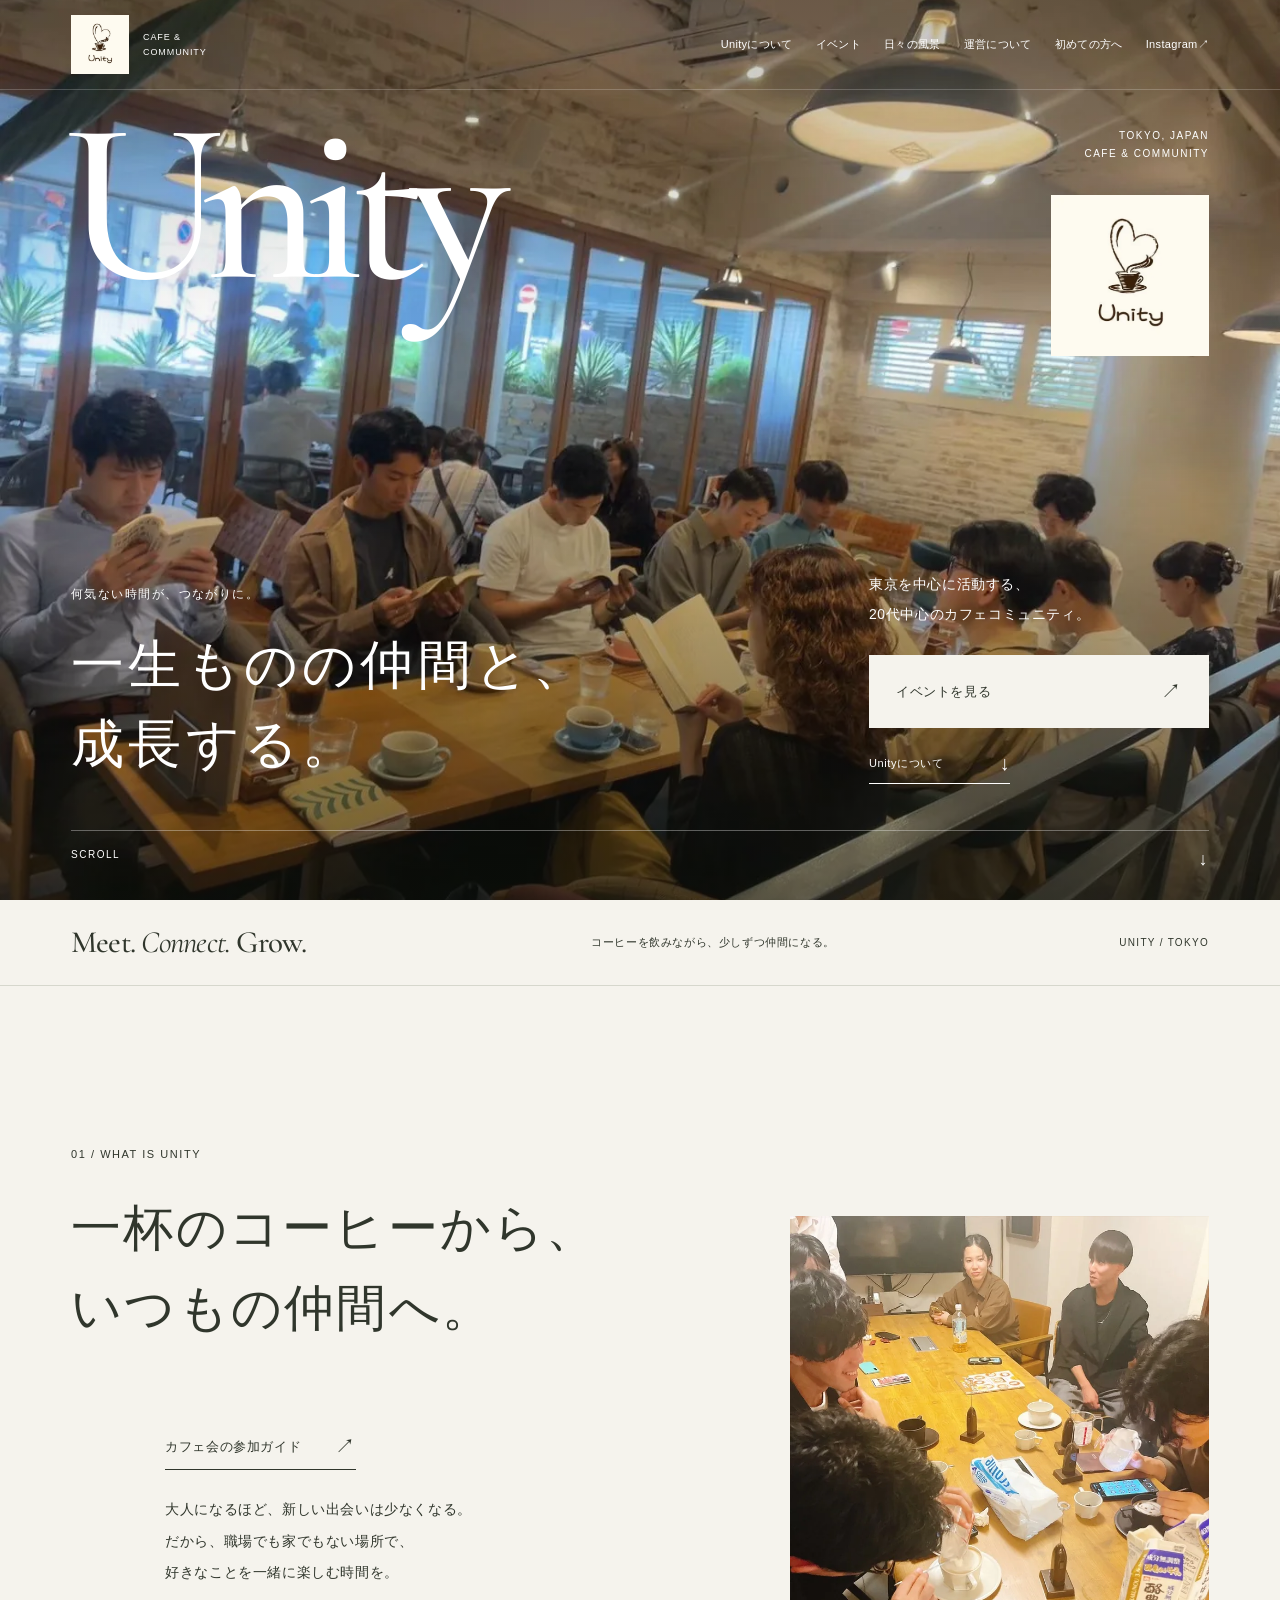
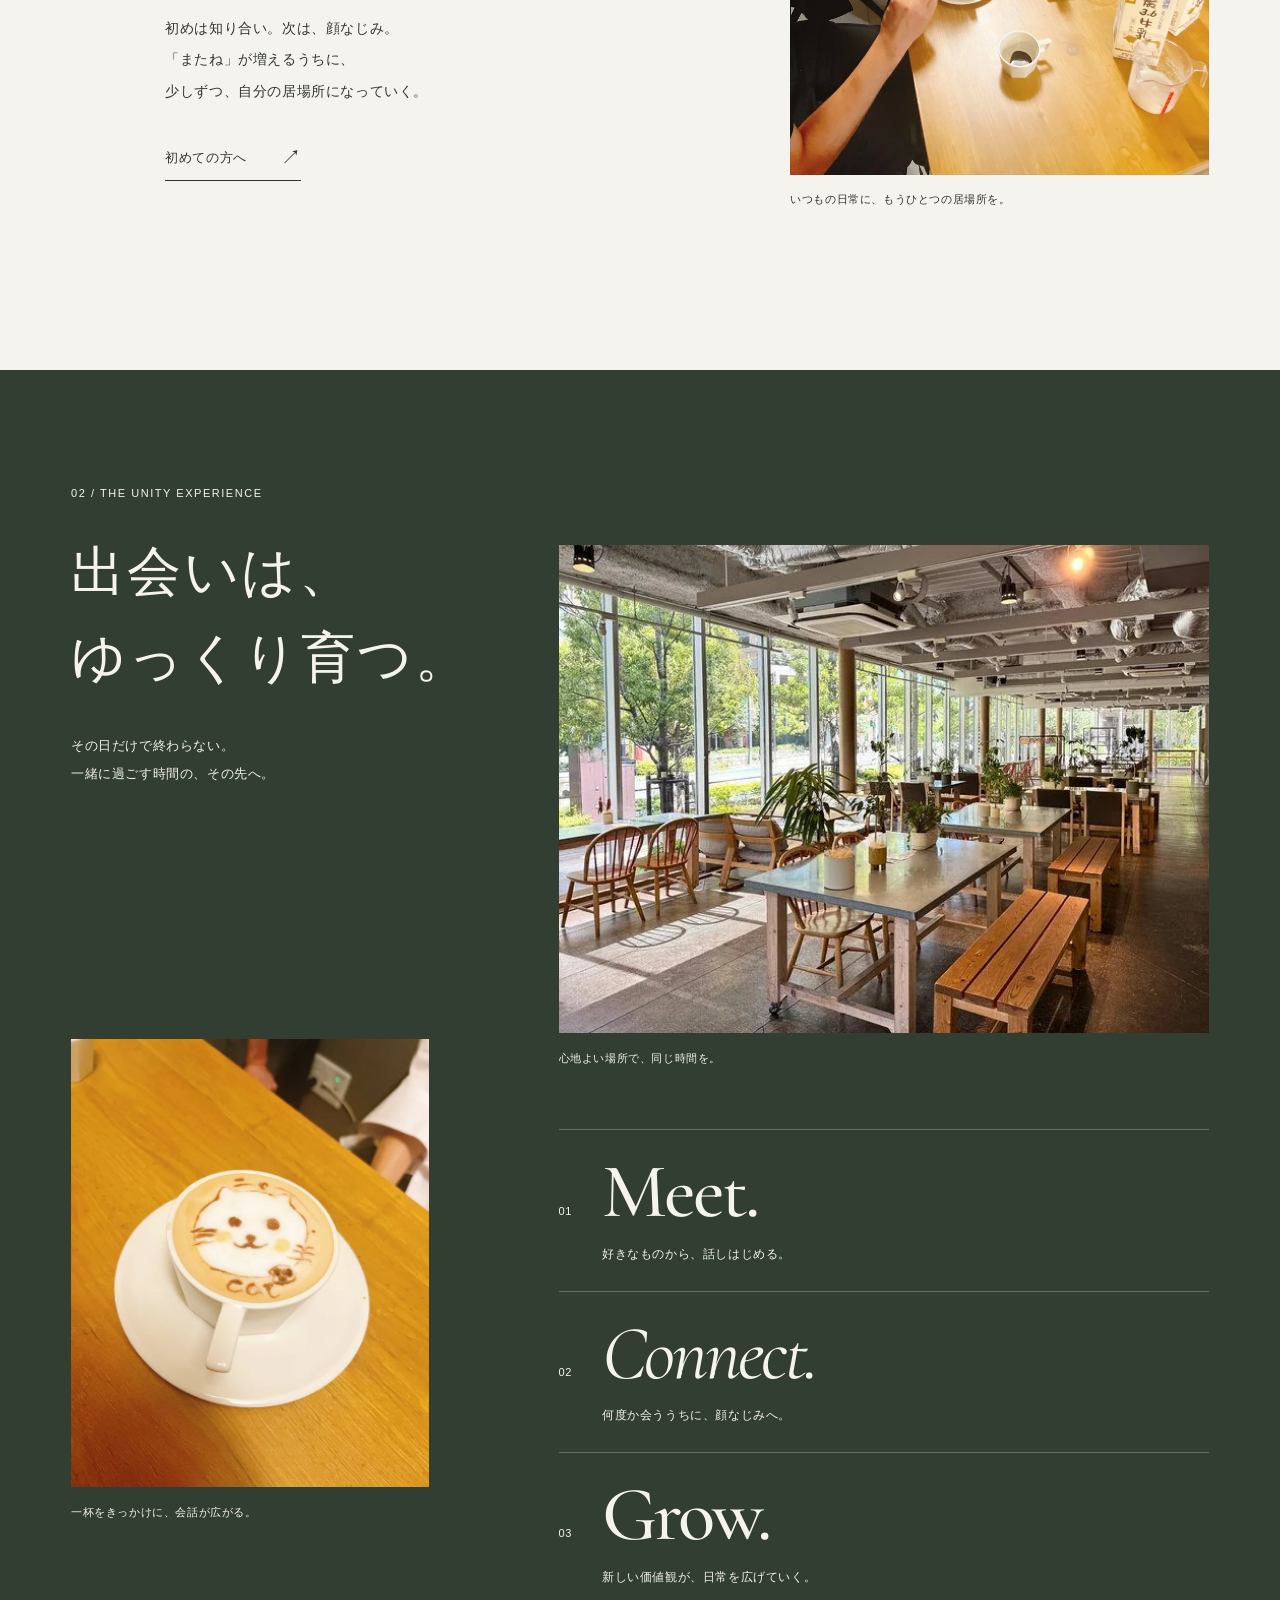
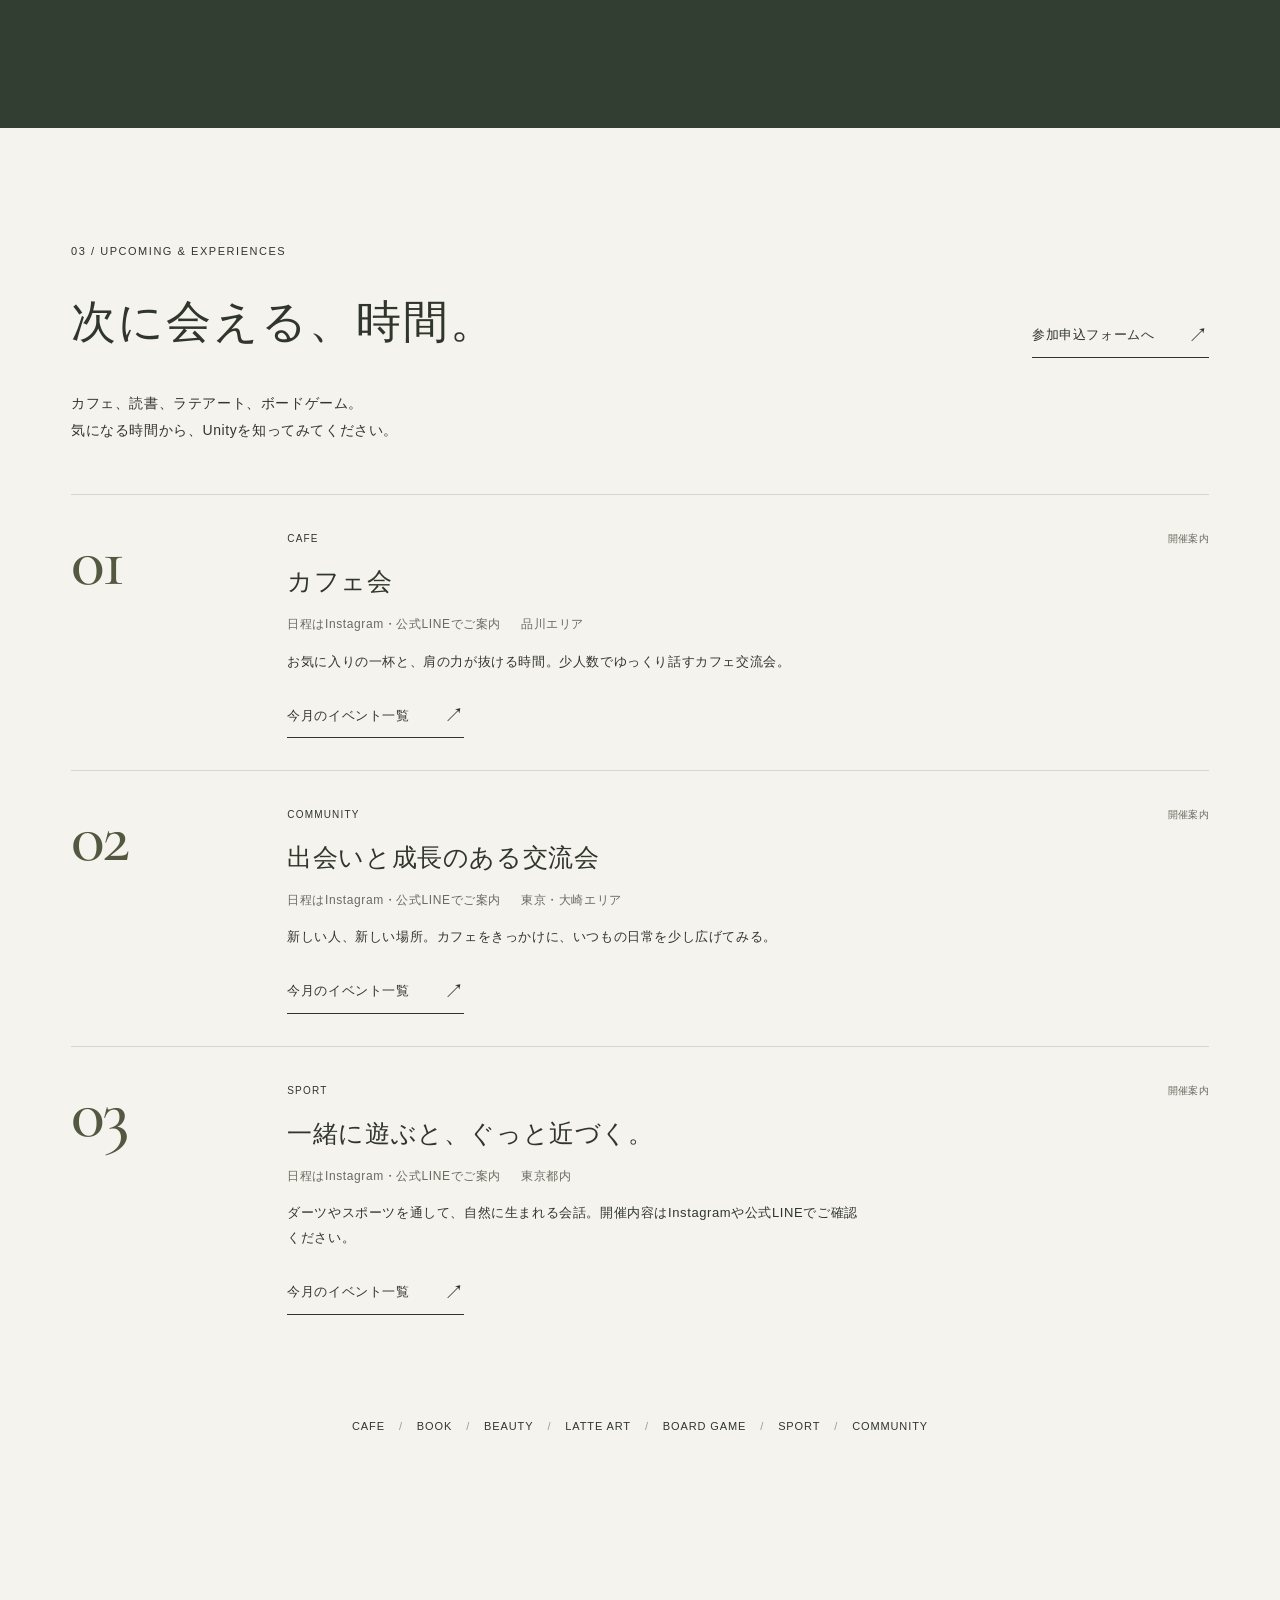
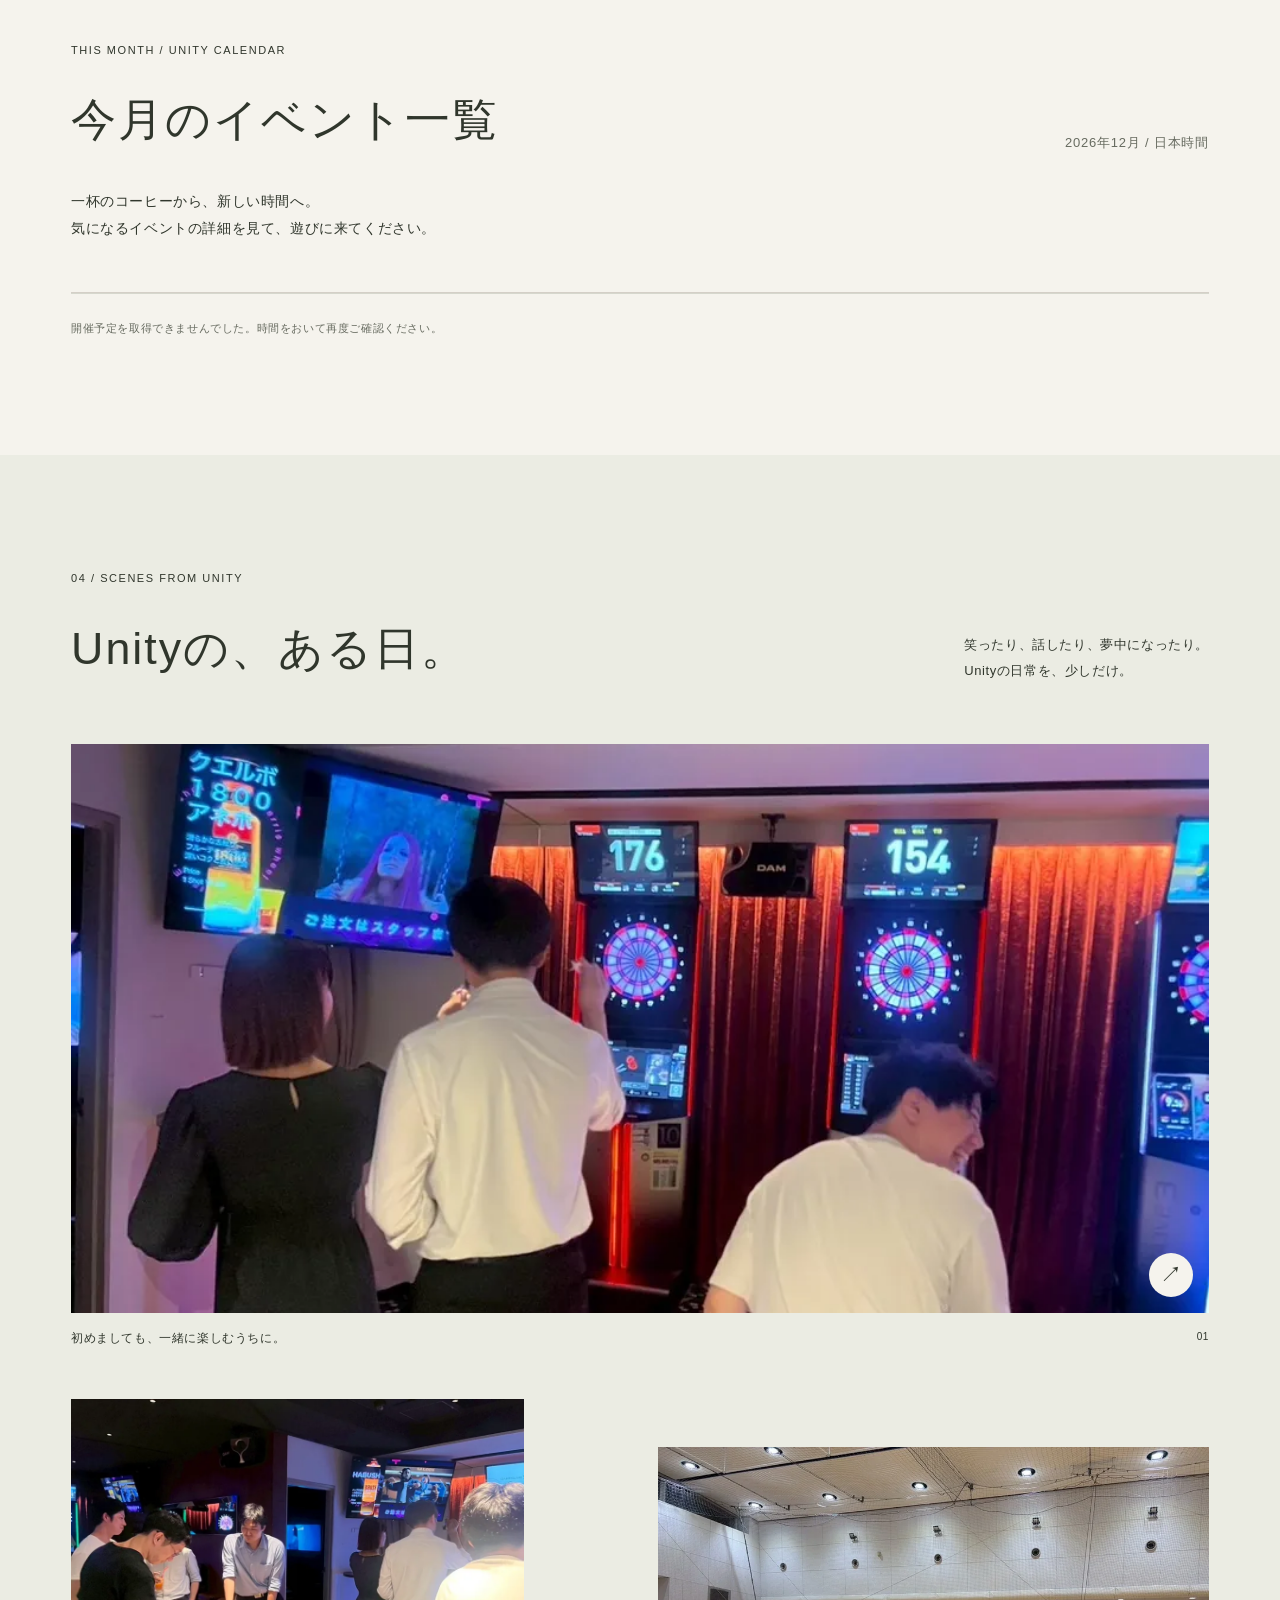
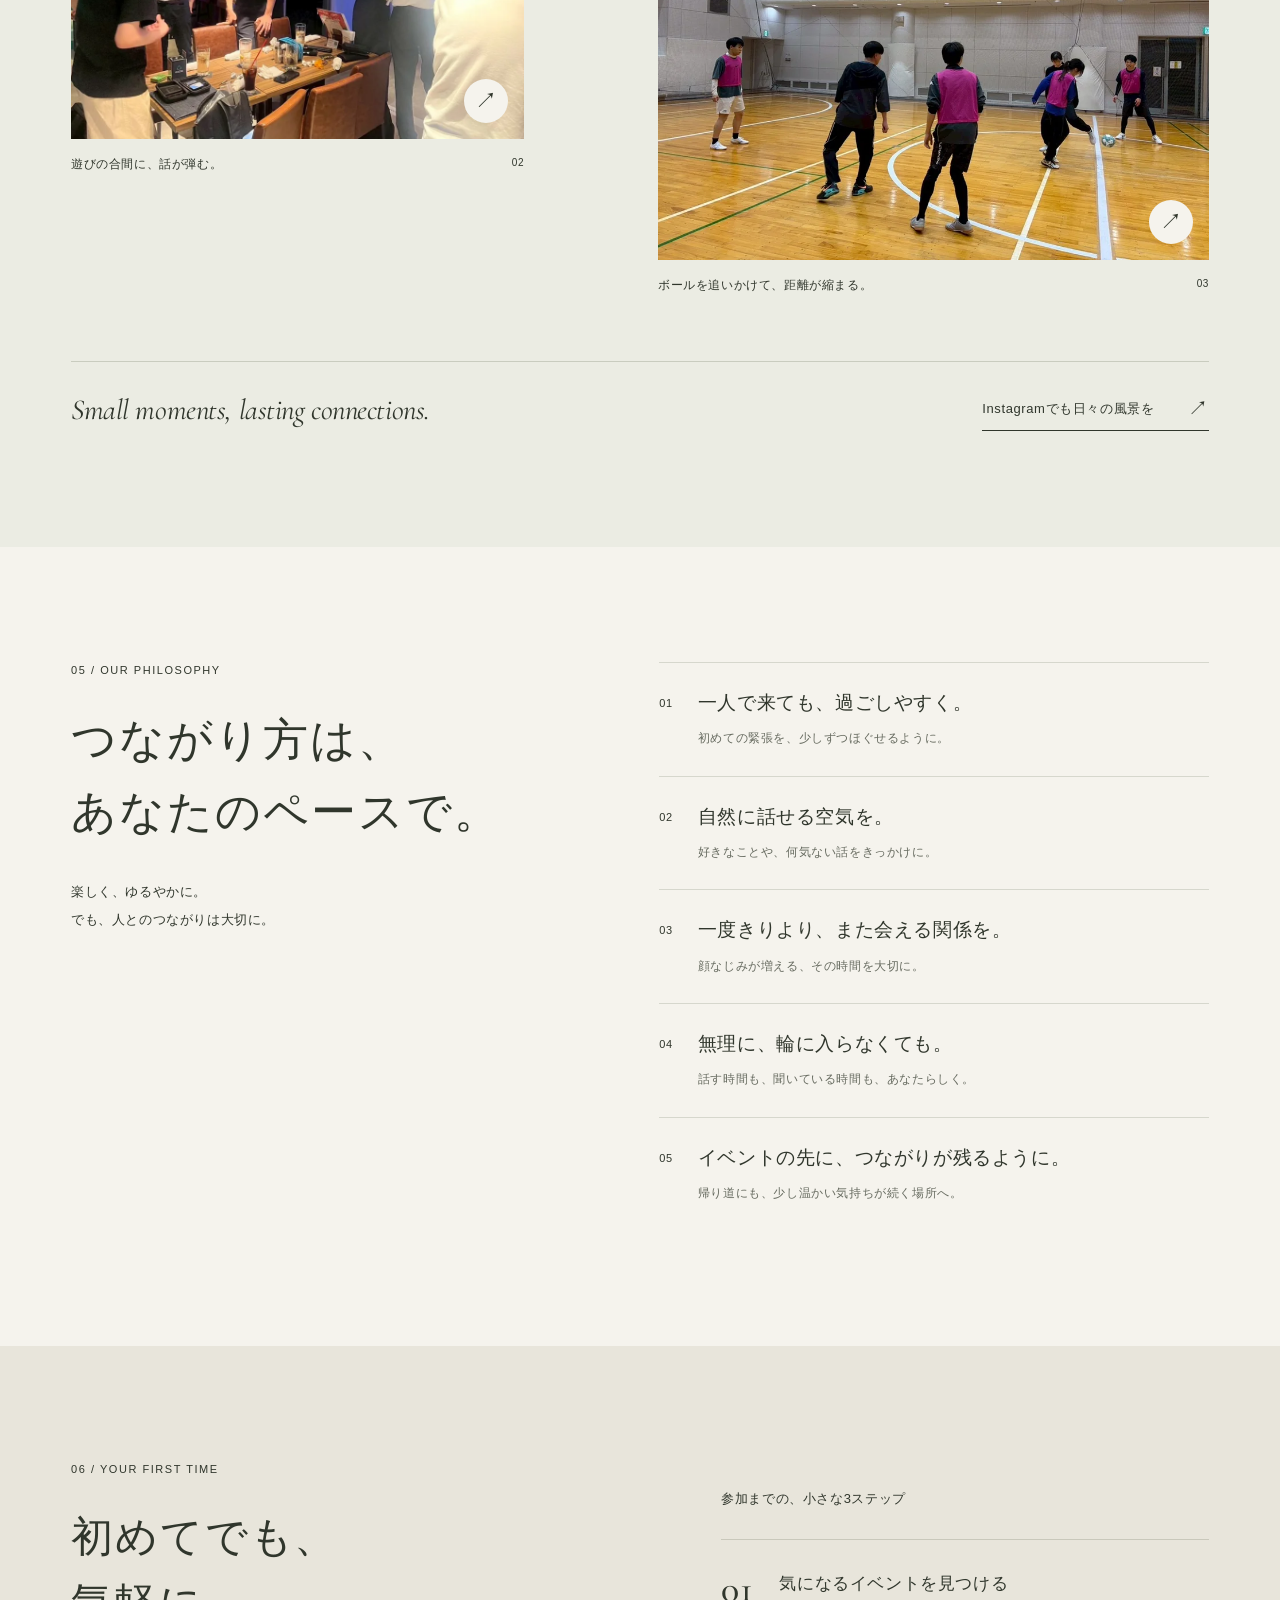
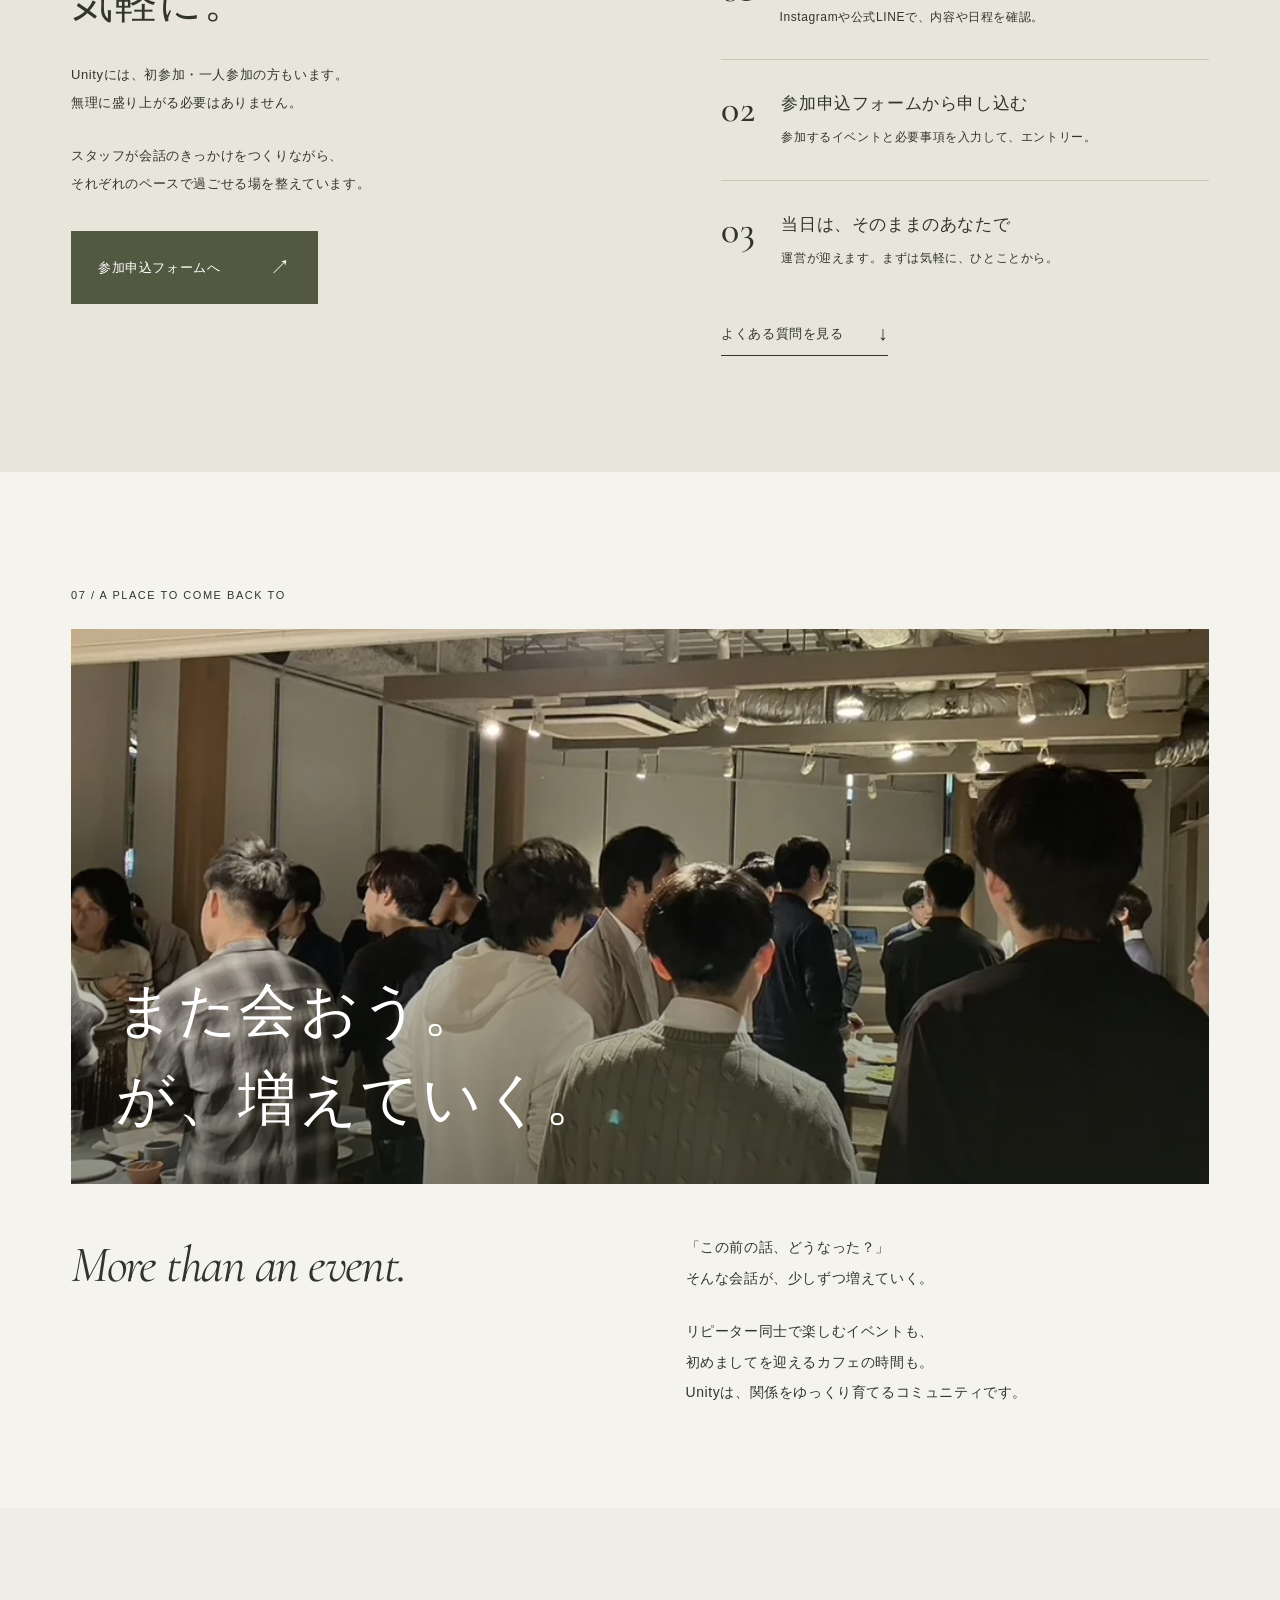
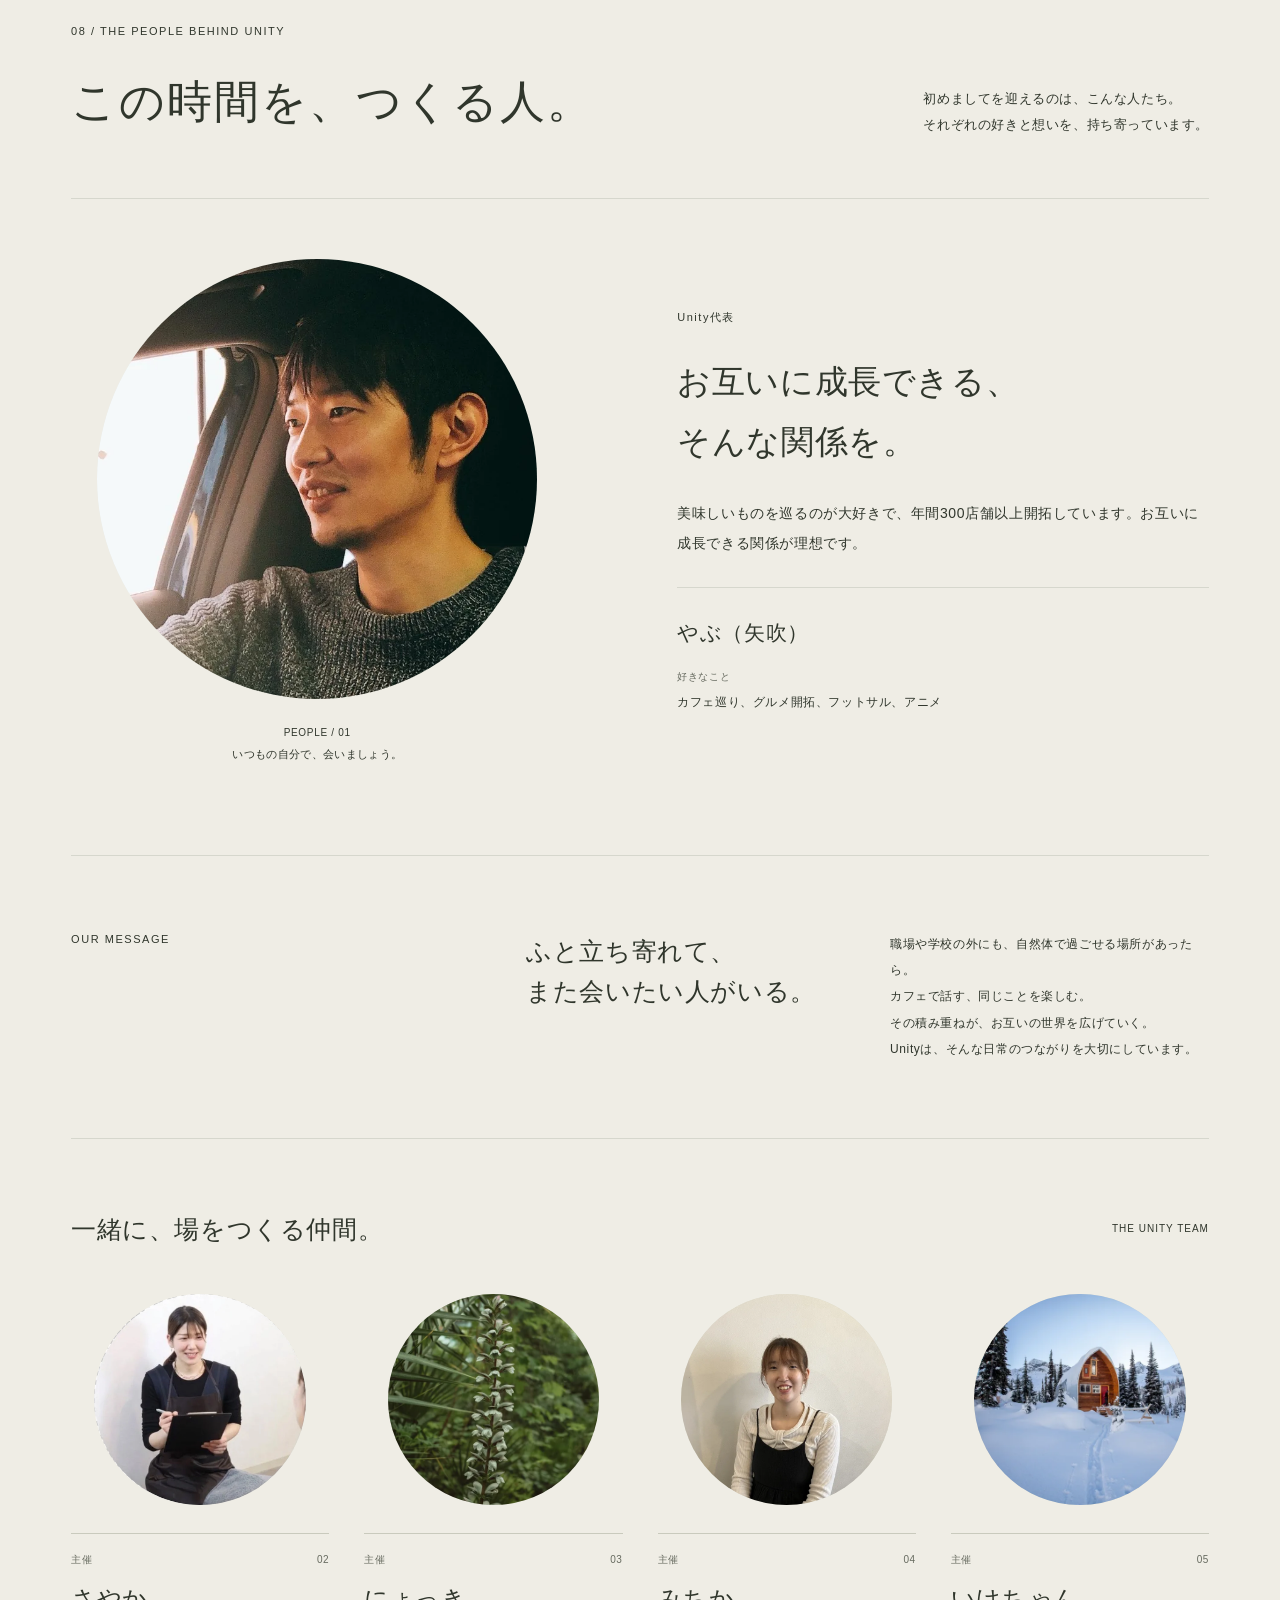
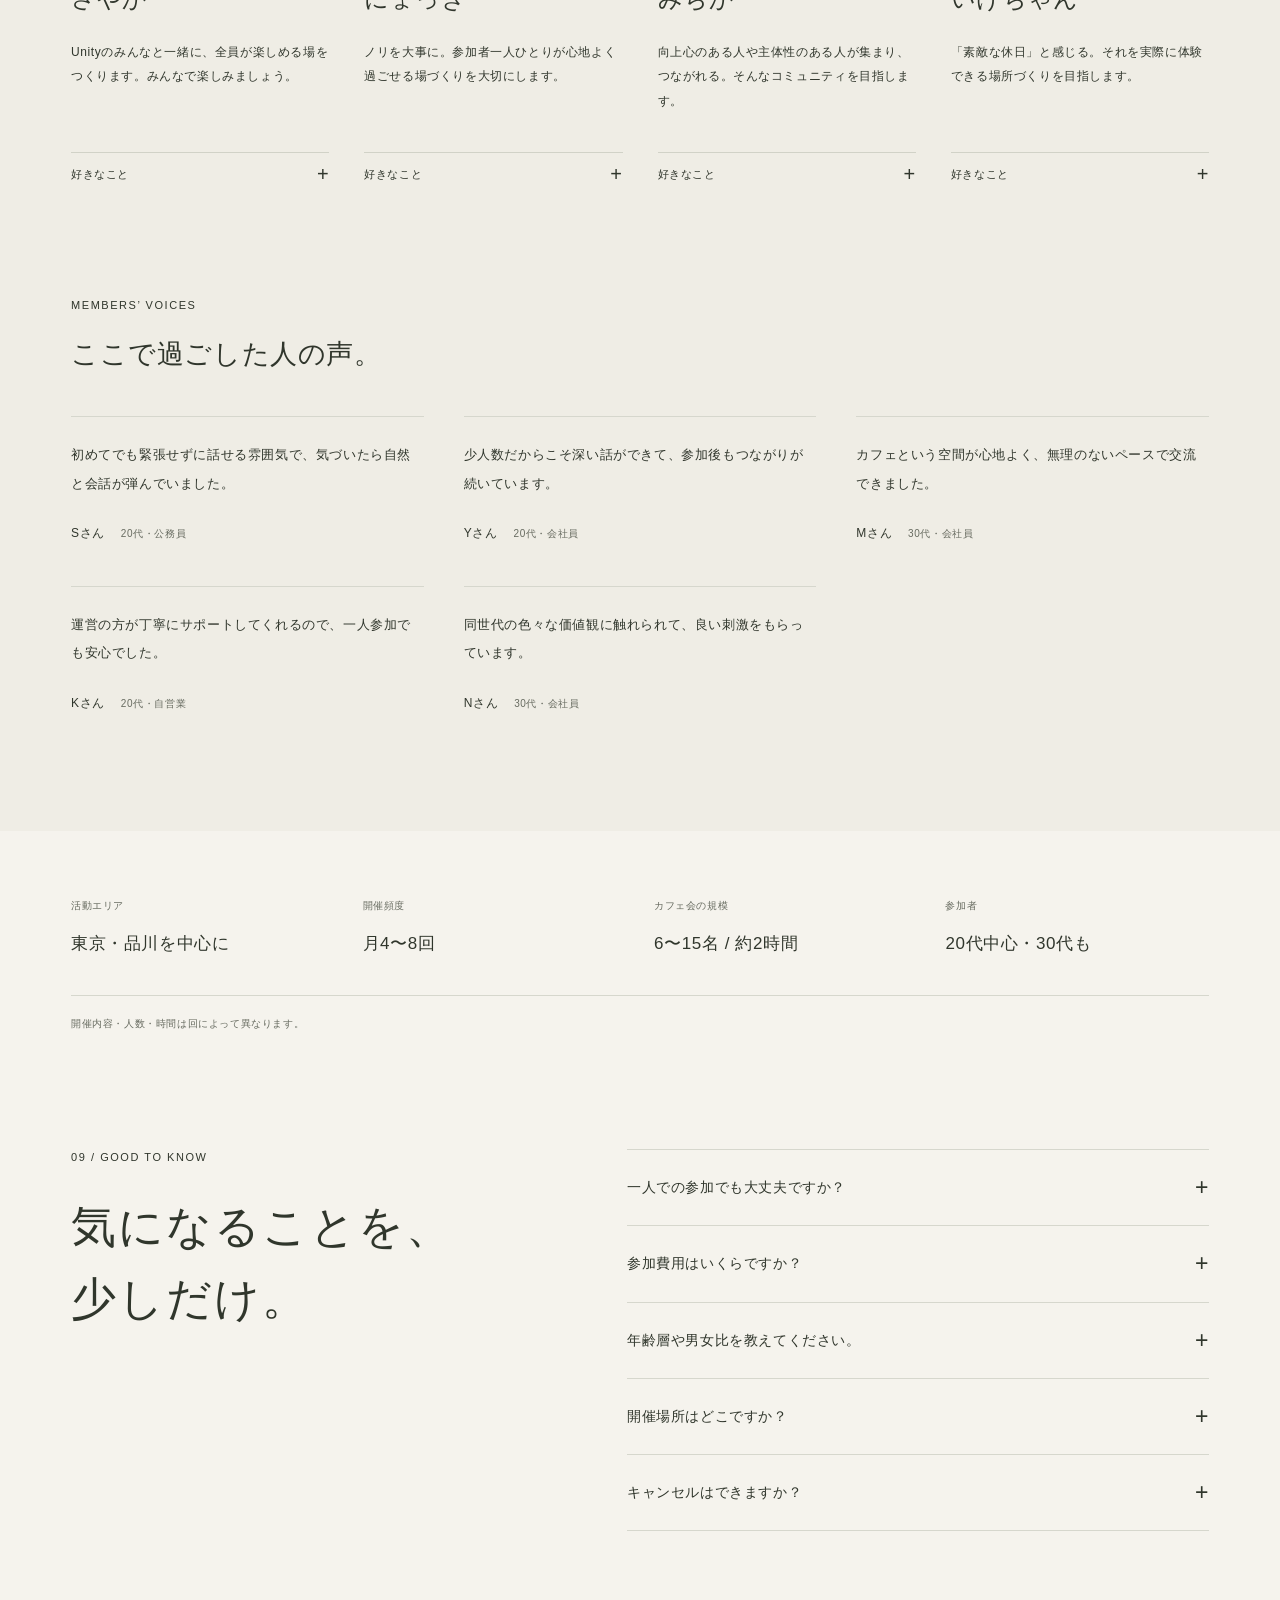
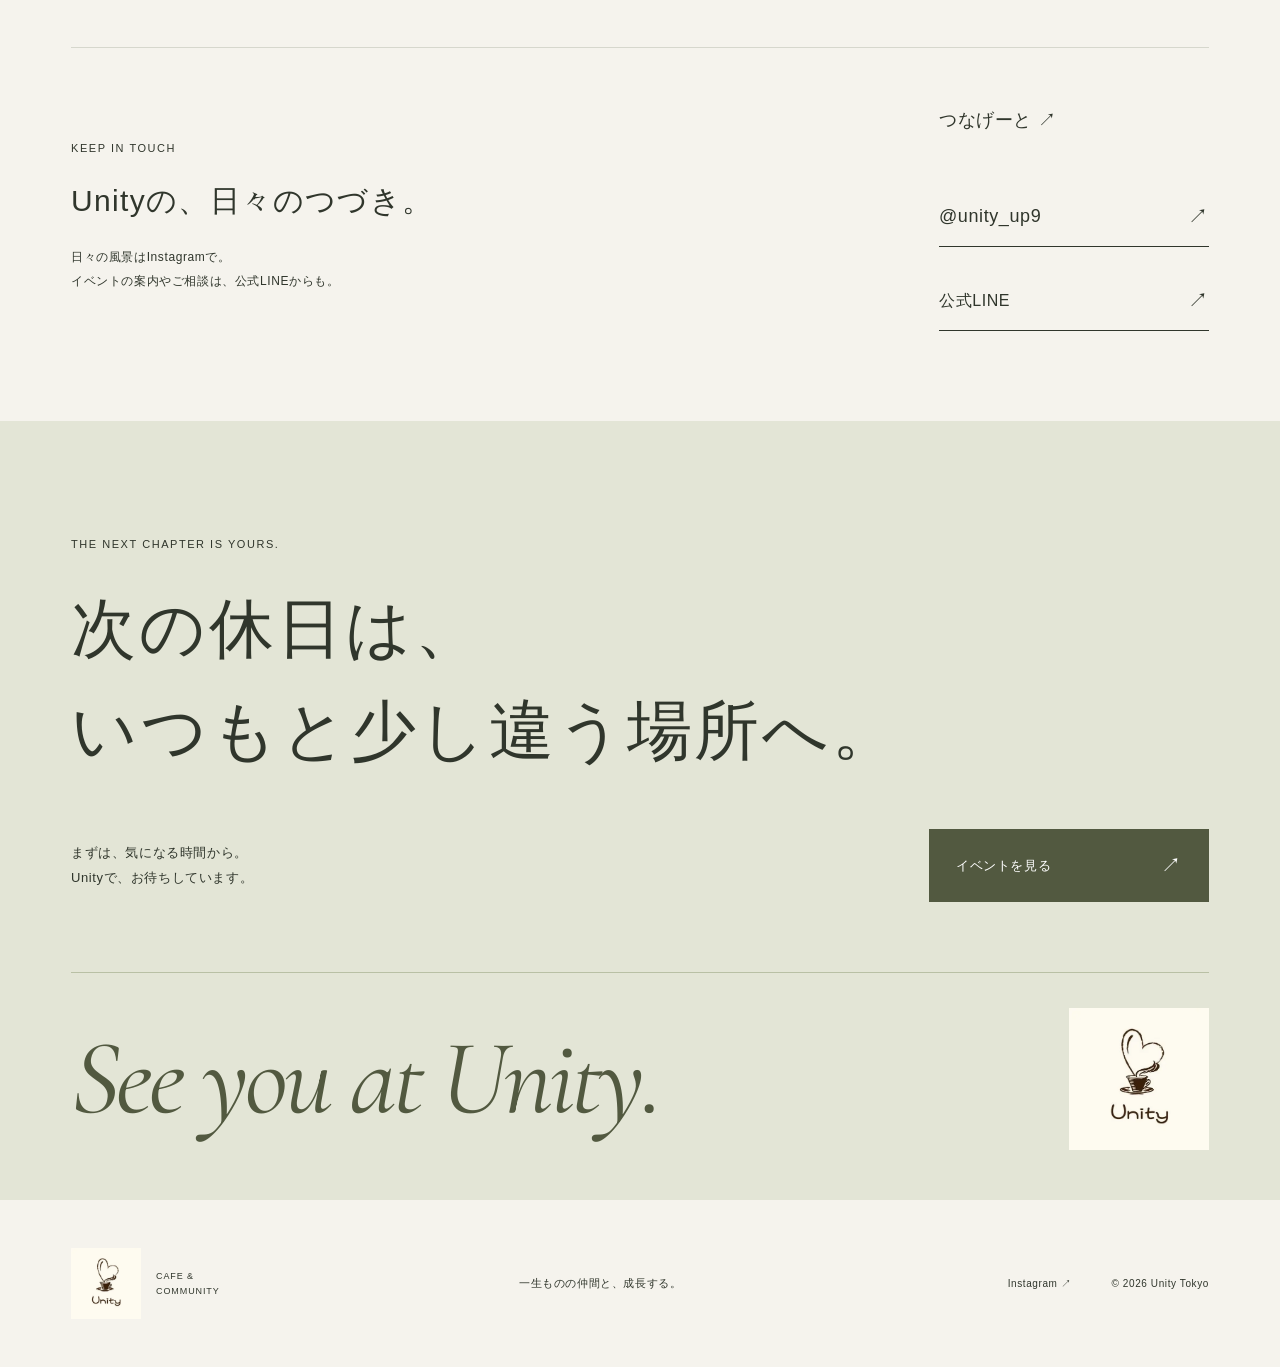
==== commit 5f02ac7e: "Link event introductions to automatic monthly calendar" ====
--- a/index.html
+++ b/index.html
@@ -536,20 +536,20 @@
         <p class="section-lead">
           カフェ、読書、ラテアート、ボードゲーム。<br />気になる時間から、Unityを知ってみてください。
         </p>
-        <div class="event-grid" id="event-list"><!-- STATIC:event-list:START --><article class="event-card"><span class="event-index" aria-hidden="true">01</span><div class="event-category"><span>CAFE</span><span>開催案内</span></div><h3>カフェ会</h3><div class="event-meta"><span>日程はInstagram・公式LINEでご案内</span><span>品川エリア</span></div><p>お気に入りの一杯と、肩の力が抜ける時間。少人数でゆっくり話すカフェ交流会。</p><a class="text-link" href="https://nyokki519.github.io/Unity_S/" target="_blank" rel="noopener noreferrer">参加申込フォームへ<span aria-hidden="true">↗</span></a></article><article class="event-card"><span class="event-index" aria-hidden="true">02</span><div class="event-category"><span>COMMUNITY</span><span>開催案内</span></div><h3>出会いと成長のある交流会</h3><div class="event-meta"><span>日程はInstagram・公式LINEでご案内</span><span>東京・大崎エリア</span></div><p>新しい人、新しい場所。カフェをきっかけに、いつもの日常を少し広げてみる。</p><a class="text-link" href="https://nyokki519.github.io/Unity_S/" target="_blank" rel="noopener noreferrer">参加申込フォームへ<span aria-hidden="true">↗</span></a></article><article class="event-card"><span class="event-index" aria-hidden="true">03</span><div class="event-category"><span>SPORT</span><span>開催案内</span></div><h3>一緒に遊ぶと、ぐっと近づく。</h3><div class="event-meta"><span>日程はInstagram・公式LINEでご案内</span><span>東京都内</span></div><p>ダーツやスポーツを通して、自然に生まれる会話。開催内容はInstagramや公式LINEでご確認ください。</p><a class="text-link" href="https://nyokki519.github.io/Unity_S/" target="_blank" rel="noopener noreferrer">参加申込フォームへ<span aria-hidden="true">↗</span></a></article><!-- STATIC:event-list:END --></div>
-        <p
-          class="event-note"
-          id="event-feed-status"
-          role="status"
-          aria-live="polite"
-        >
-          日程・参加費はInstagramや公式LINEでご確認のうえ、参加申込フォームからお申し込みください。
-        </p>
+        <div class="event-grid" id="event-list"><!-- STATIC:event-list:START --><article class="event-card"><span class="event-index" aria-hidden="true">01</span><div class="event-category"><span>CAFE</span><span>開催案内</span></div><h3>カフェ会</h3><div class="event-meta"><span>日程はInstagram・公式LINEでご案内</span><span>品川エリア</span></div><p>お気に入りの一杯と、肩の力が抜ける時間。少人数でゆっくり話すカフェ交流会。</p><a class="text-link" href="#monthly-events">今月のイベント一覧<span aria-hidden="true">↗</span></a></article><article class="event-card"><span class="event-index" aria-hidden="true">02</span><div class="event-category"><span>COMMUNITY</span><span>開催案内</span></div><h3>出会いと成長のある交流会</h3><div class="event-meta"><span>日程はInstagram・公式LINEでご案内</span><span>東京・大崎エリア</span></div><p>新しい人、新しい場所。カフェをきっかけに、いつもの日常を少し広げてみる。</p><a class="text-link" href="#monthly-events">今月のイベント一覧<span aria-hidden="true">↗</span></a></article><article class="event-card"><span class="event-index" aria-hidden="true">03</span><div class="event-category"><span>SPORT</span><span>開催案内</span></div><h3>一緒に遊ぶと、ぐっと近づく。</h3><div class="event-meta"><span>日程はInstagram・公式LINEでご案内</span><span>東京都内</span></div><p>ダーツやスポーツを通して、自然に生まれる会話。開催内容はInstagramや公式LINEでご確認ください。</p><a class="text-link" href="#monthly-events">今月のイベント一覧<span aria-hidden="true">↗</span></a></article><!-- STATIC:event-list:END --></div>
         <div class="event-types" aria-label="Unityの活動">
           CAFE <span>/</span> BOOK <span>/</span> BEAUTY <span>/</span> LATTE
           ART <span>/</span> BOARD GAME <span>/</span> SPORT
           <span>/</span> COMMUNITY
         </div>
+      </section>
+
+      <section class="monthly-events section container" id="monthly-events" aria-labelledby="monthly-events-title">
+        <div class="section-heading"><div><p class="eyebrow">THIS MONTH / UNITY CALENDAR</p><h2 id="monthly-events-title">今月のイベント一覧</h2></div><p class="monthly-label" id="monthly-label"></p></div>
+        <p class="section-lead">一杯のコーヒーから、新しい時間へ。<br />気になるイベントの詳細を見て、遊びに来てください。</p>
+        <div class="monthly-list" id="monthly-event-list"></div>
+        <p class="event-note" id="event-feed-status" role="status" aria-live="polite">開催予定を読み込んでいます。</p>
+        <noscript><p class="event-note">開催予定は<a href="https://tunagate.com/circle/93279" target="_blank" rel="noopener noreferrer">つなげーとのUnityページ</a>でもご確認いただけます。</p></noscript>
       </section>
       <section
         class="scenes section"
@@ -903,5 +903,6 @@
       ><small>© 2026 Unity Tokyo</small>
     </footer>
     <noscript><div class="noscript-note">開催日時・参加費は<a href="https://nyokki519.github.io/Unity_S/">参加申込フォーム</a>でご確認ください。お問い合わせは<a href="https://lin.ee/vRZi9Rf">公式LINE</a>へ。</div></noscript>
+      <script src="growth-tracker.js" defer></script>
   </body>
 </html>
--- a/style.css
+++ b/style.css
@@ -2300,3 +2300,15 @@
     margin-top: 19px;
   }
 }
+
+/* Monthly calendar follows the site's quiet, ruled editorial layout. */
+#monthly-events { scroll-margin-top: 100px; }
+.monthly-label { color: var(--muted); font-size: .8rem; letter-spacing: .06em; }
+.monthly-list { border-top: 1px solid rgba(64,45,30,.18); }
+.monthly-event { display: grid; grid-template-columns: 3rem 1fr auto; gap: 1rem 2rem; padding: 2rem 0; border-bottom: 1px solid rgba(64,45,30,.18); align-items: center; }
+.monthly-event .event-index { grid-column: 1; grid-row: 1 / 4; position: static; font-size: 1rem; }
+.monthly-event .event-category, .monthly-event h3, .monthly-event .event-meta { grid-column: 2; margin: 0; }
+.monthly-event h3 { font-size: clamp(1.1rem,2vw,1.5rem); line-height: 1.6; overflow-wrap: anywhere; }
+.monthly-event > p { display: none; }
+.monthly-event > .text-link, .monthly-event > .event-note { grid-column: 3; grid-row: 1 / 4; }
+@media(max-width:600px) { .monthly-event { grid-template-columns: 1.8rem 1fr; gap: .75rem 1rem; padding: 1.6rem 0; } .monthly-event > .text-link, .monthly-event > .event-note { grid-column: 2; grid-row: auto; justify-self: start; } .monthly-label { margin-top: 1rem; } }
--- a/style.css
+++ b/style.css
@@ -2300,3 +2300,15 @@
     margin-top: 19px;
   }
 }
+
+/* Monthly calendar follows the site's quiet, ruled editorial layout. */
+#monthly-events { scroll-margin-top: 100px; }
+.monthly-label { color: var(--muted); font-size: .8rem; letter-spacing: .06em; }
+.monthly-list { border-top: 1px solid rgba(64,45,30,.18); }
+.monthly-event { display: grid; grid-template-columns: 3rem 1fr auto; gap: 1rem 2rem; padding: 2rem 0; border-bottom: 1px solid rgba(64,45,30,.18); align-items: center; }
+.monthly-event .event-index { grid-column: 1; grid-row: 1 / 4; position: static; font-size: 1rem; }
+.monthly-event .event-category, .monthly-event h3, .monthly-event .event-meta { grid-column: 2; margin: 0; }
+.monthly-event h3 { font-size: clamp(1.1rem,2vw,1.5rem); line-height: 1.6; overflow-wrap: anywhere; }
+.monthly-event > p { display: none; }
+.monthly-event > .text-link, .monthly-event > .event-note { grid-column: 3; grid-row: 1 / 4; }
+@media(max-width:600px) { .monthly-event { grid-template-columns: 1.8rem 1fr; gap: .75rem 1rem; padding: 1.6rem 0; } .monthly-event > .text-link, .monthly-event > .event-note { grid-column: 2; grid-row: auto; justify-self: start; } .monthly-label { margin-top: 1rem; } }
